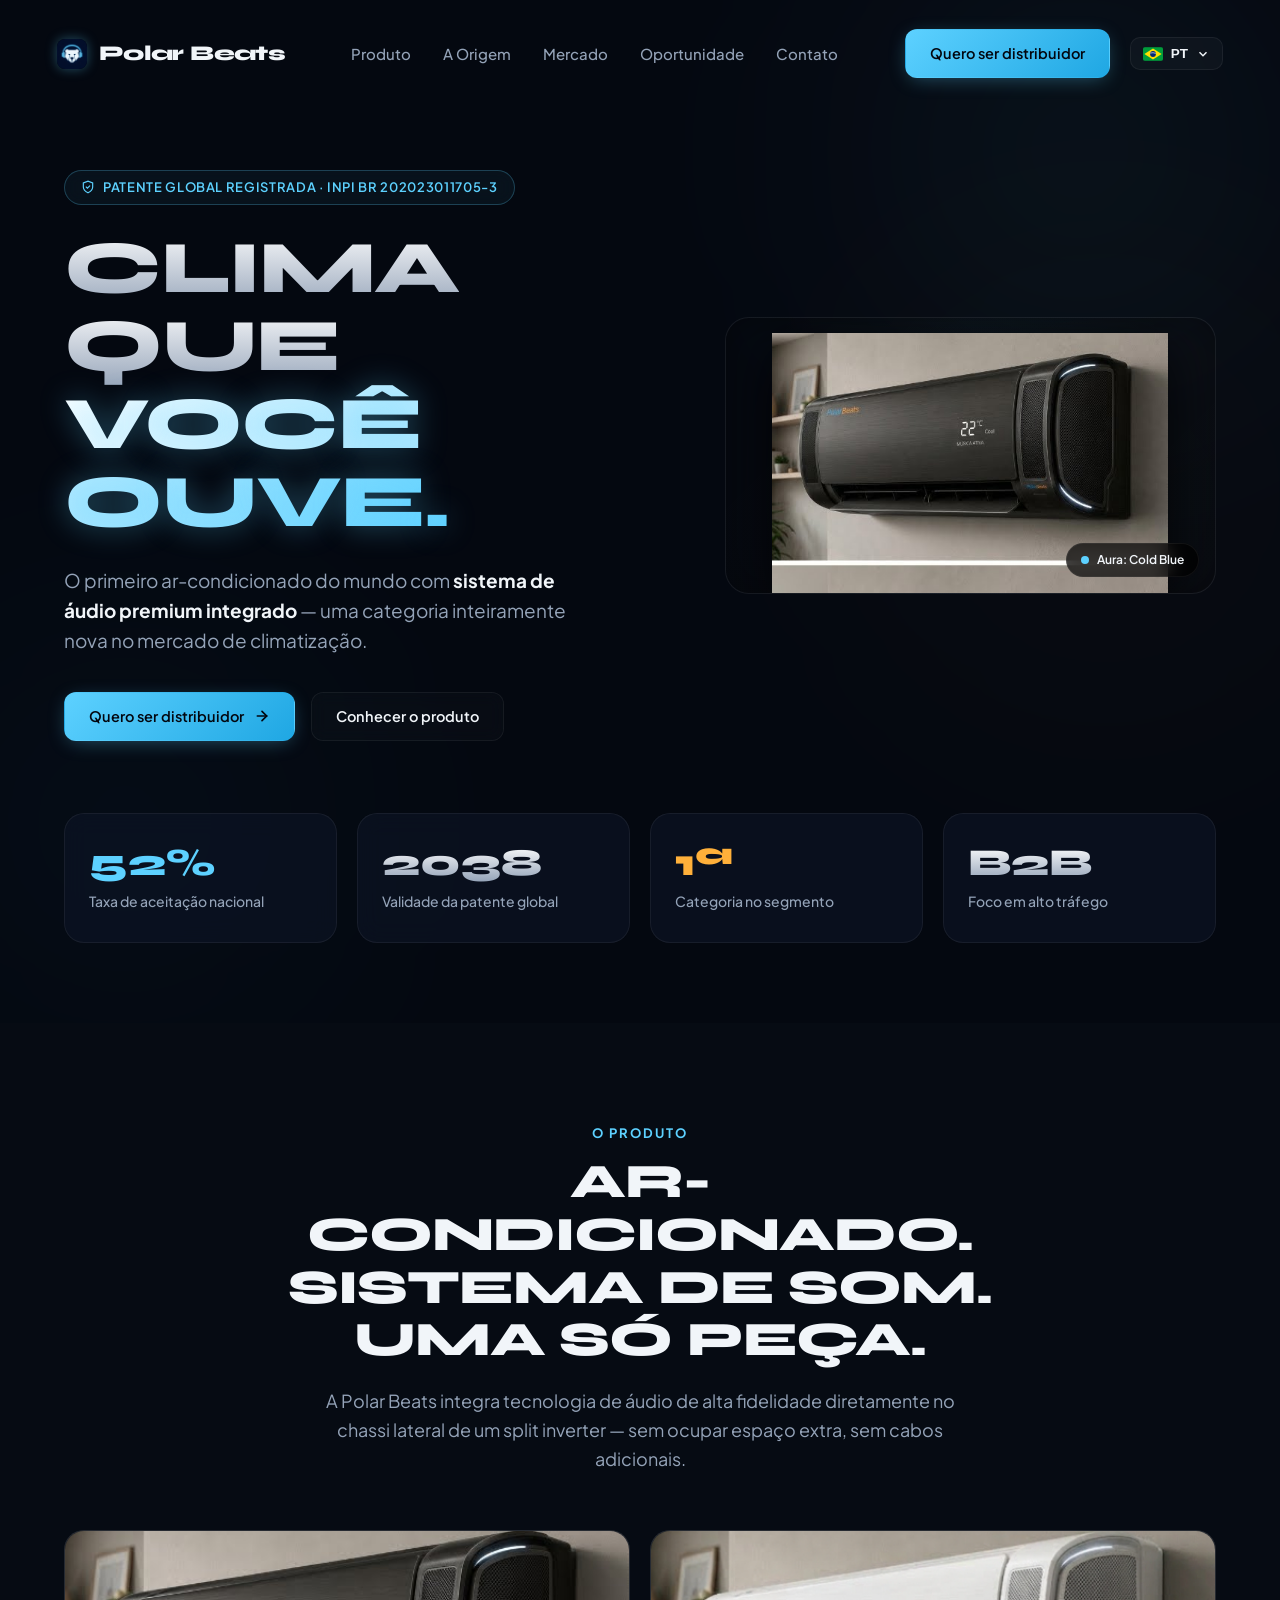
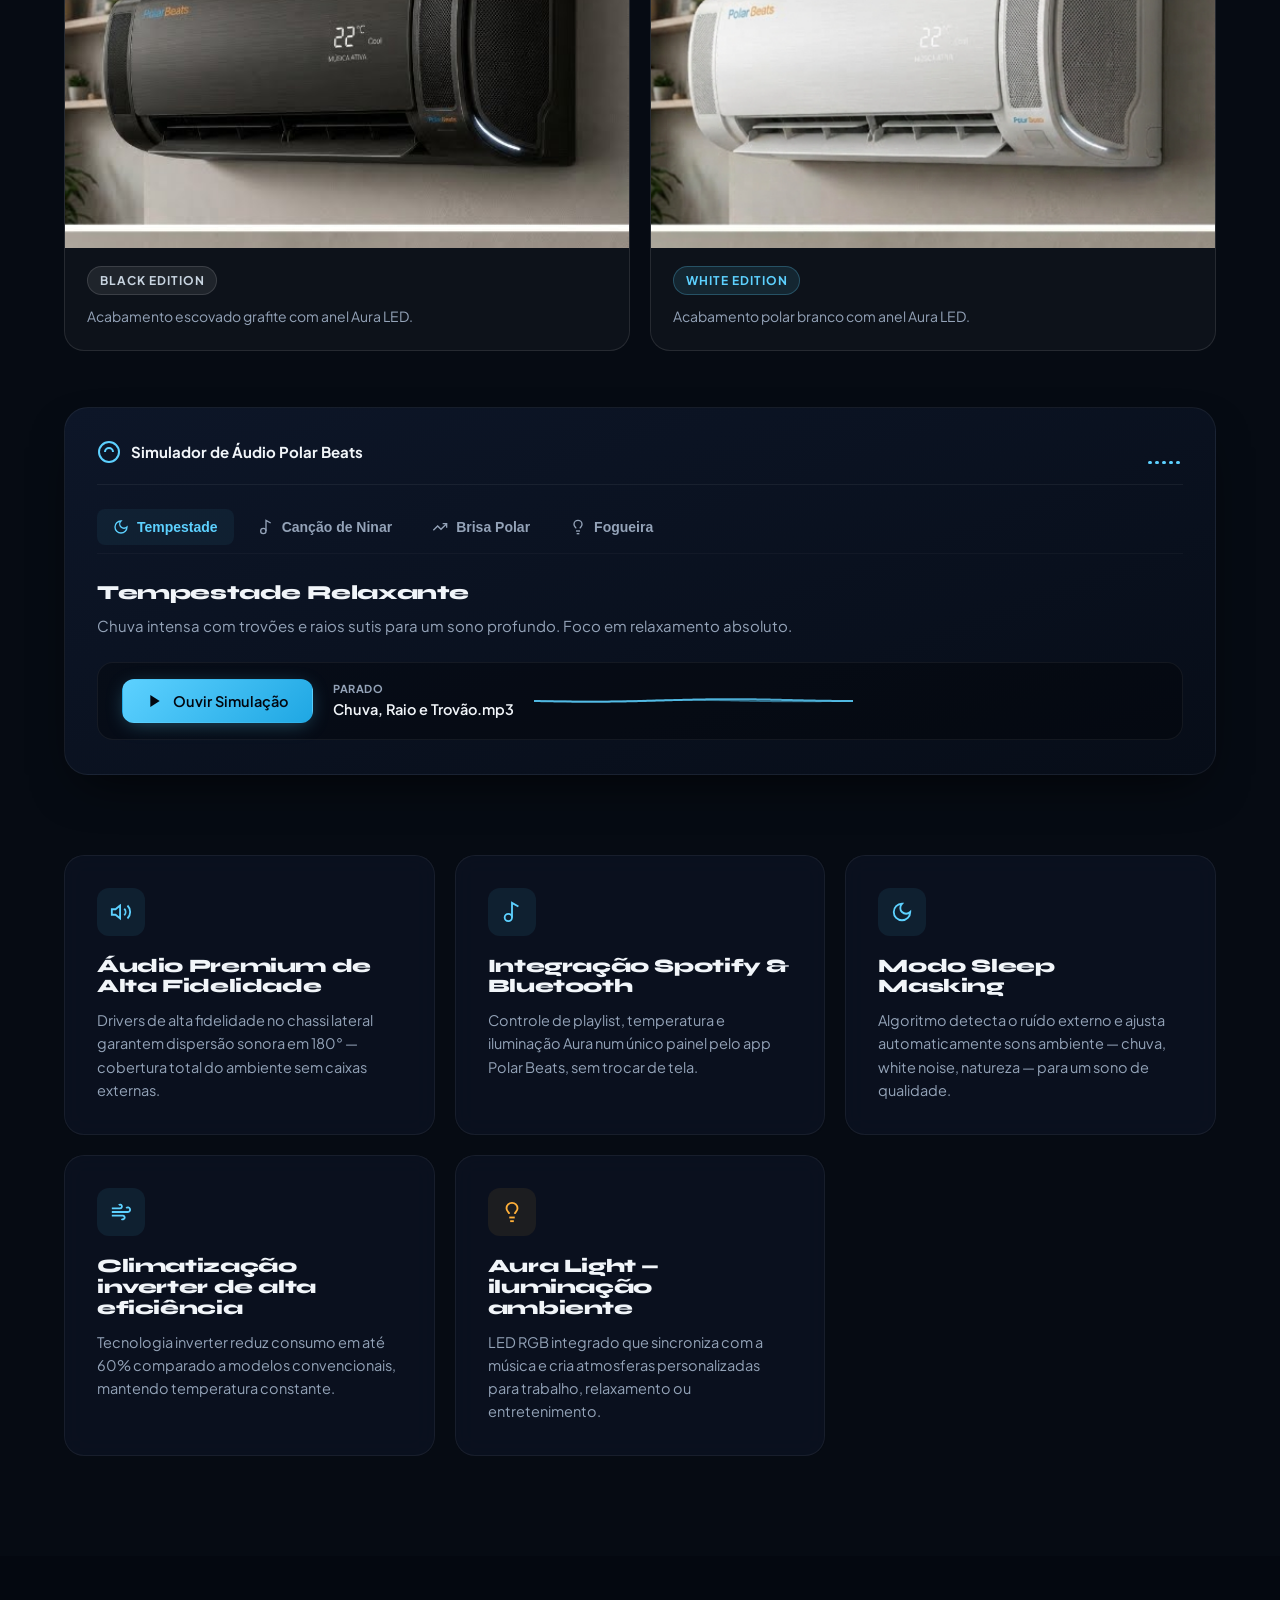
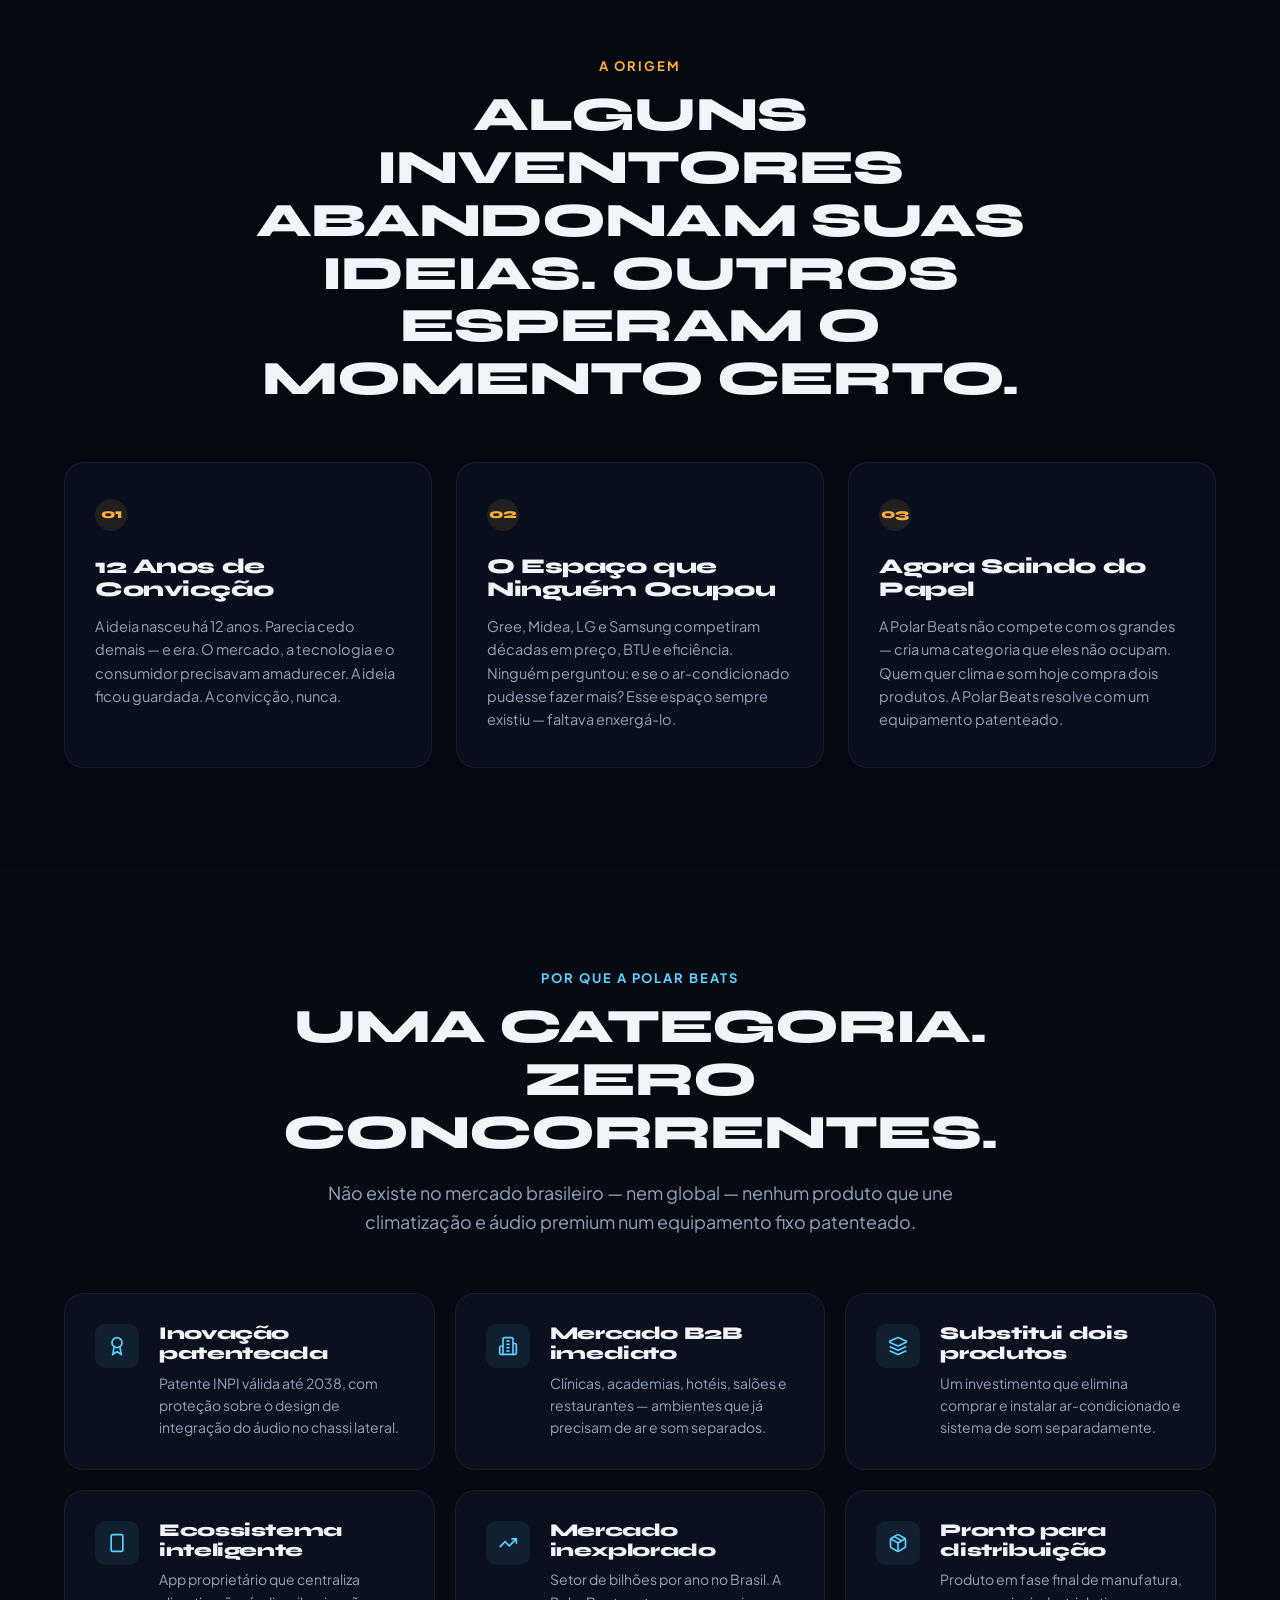
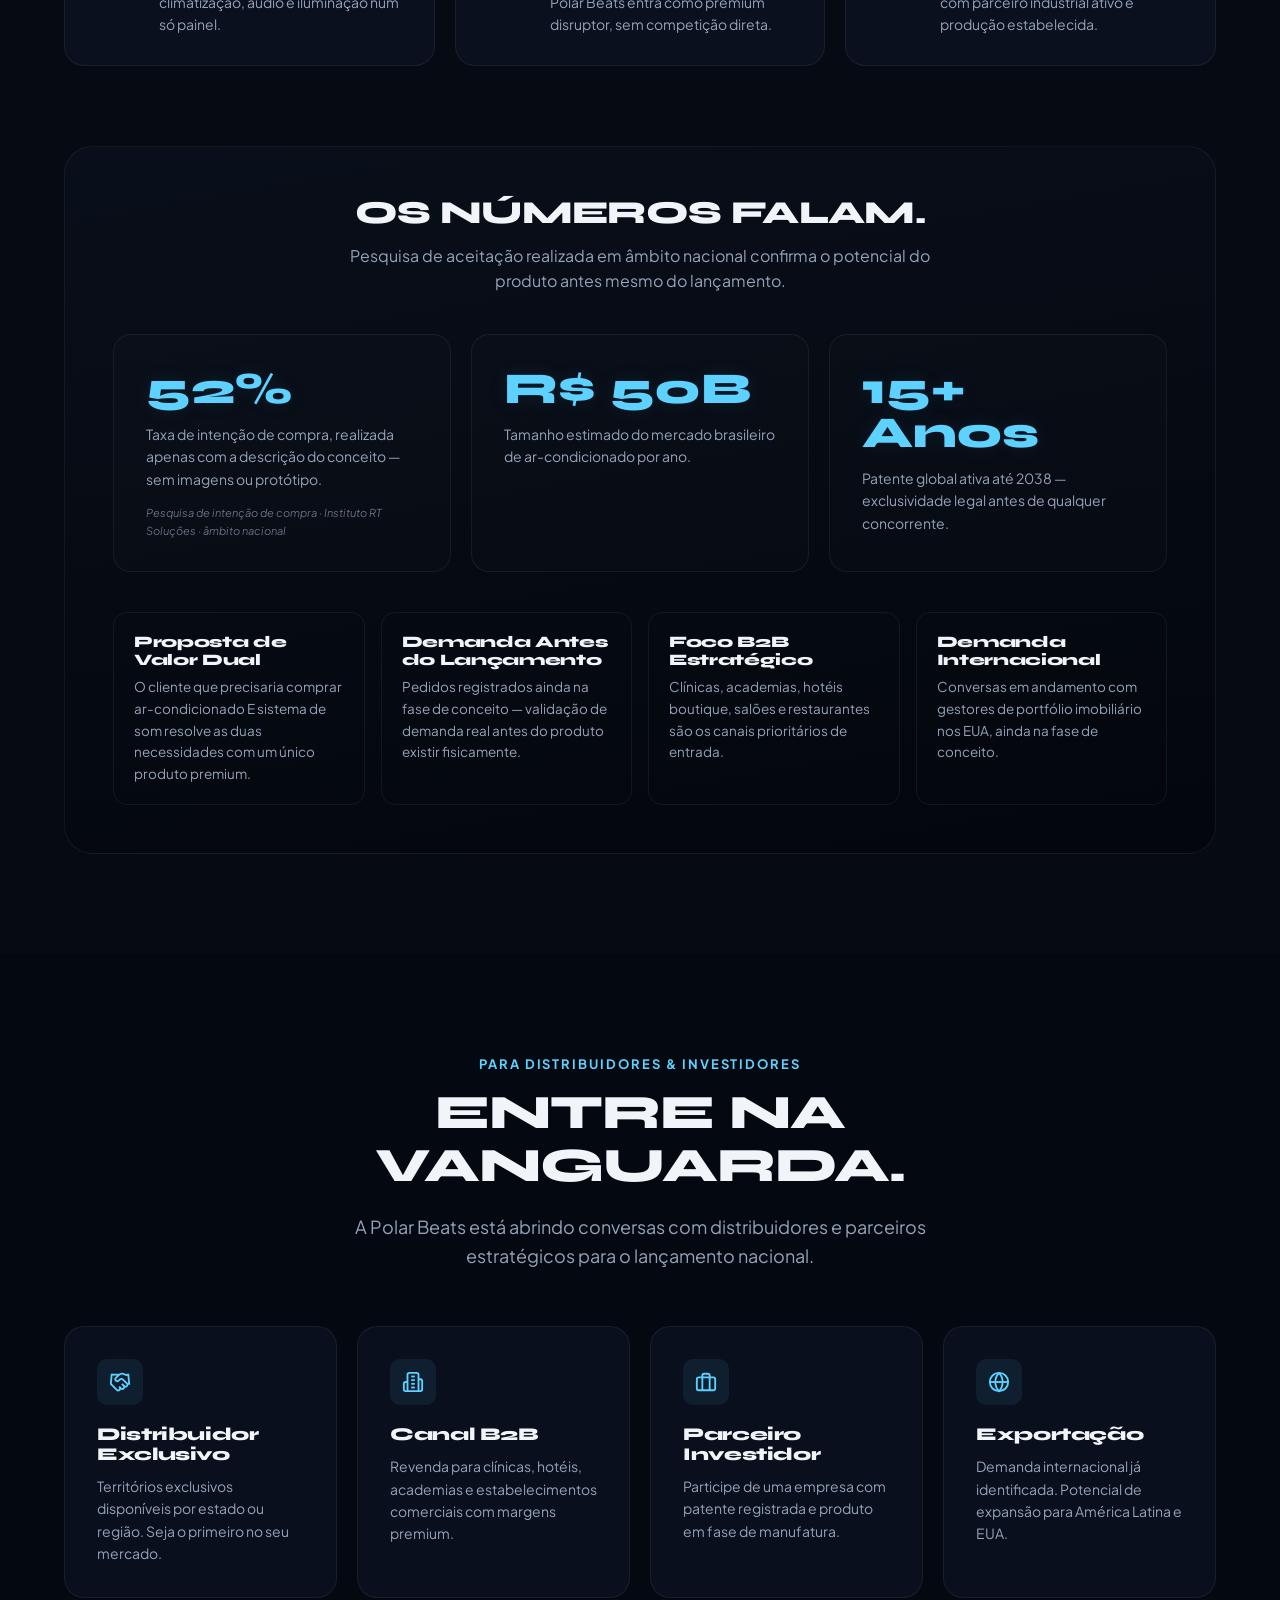
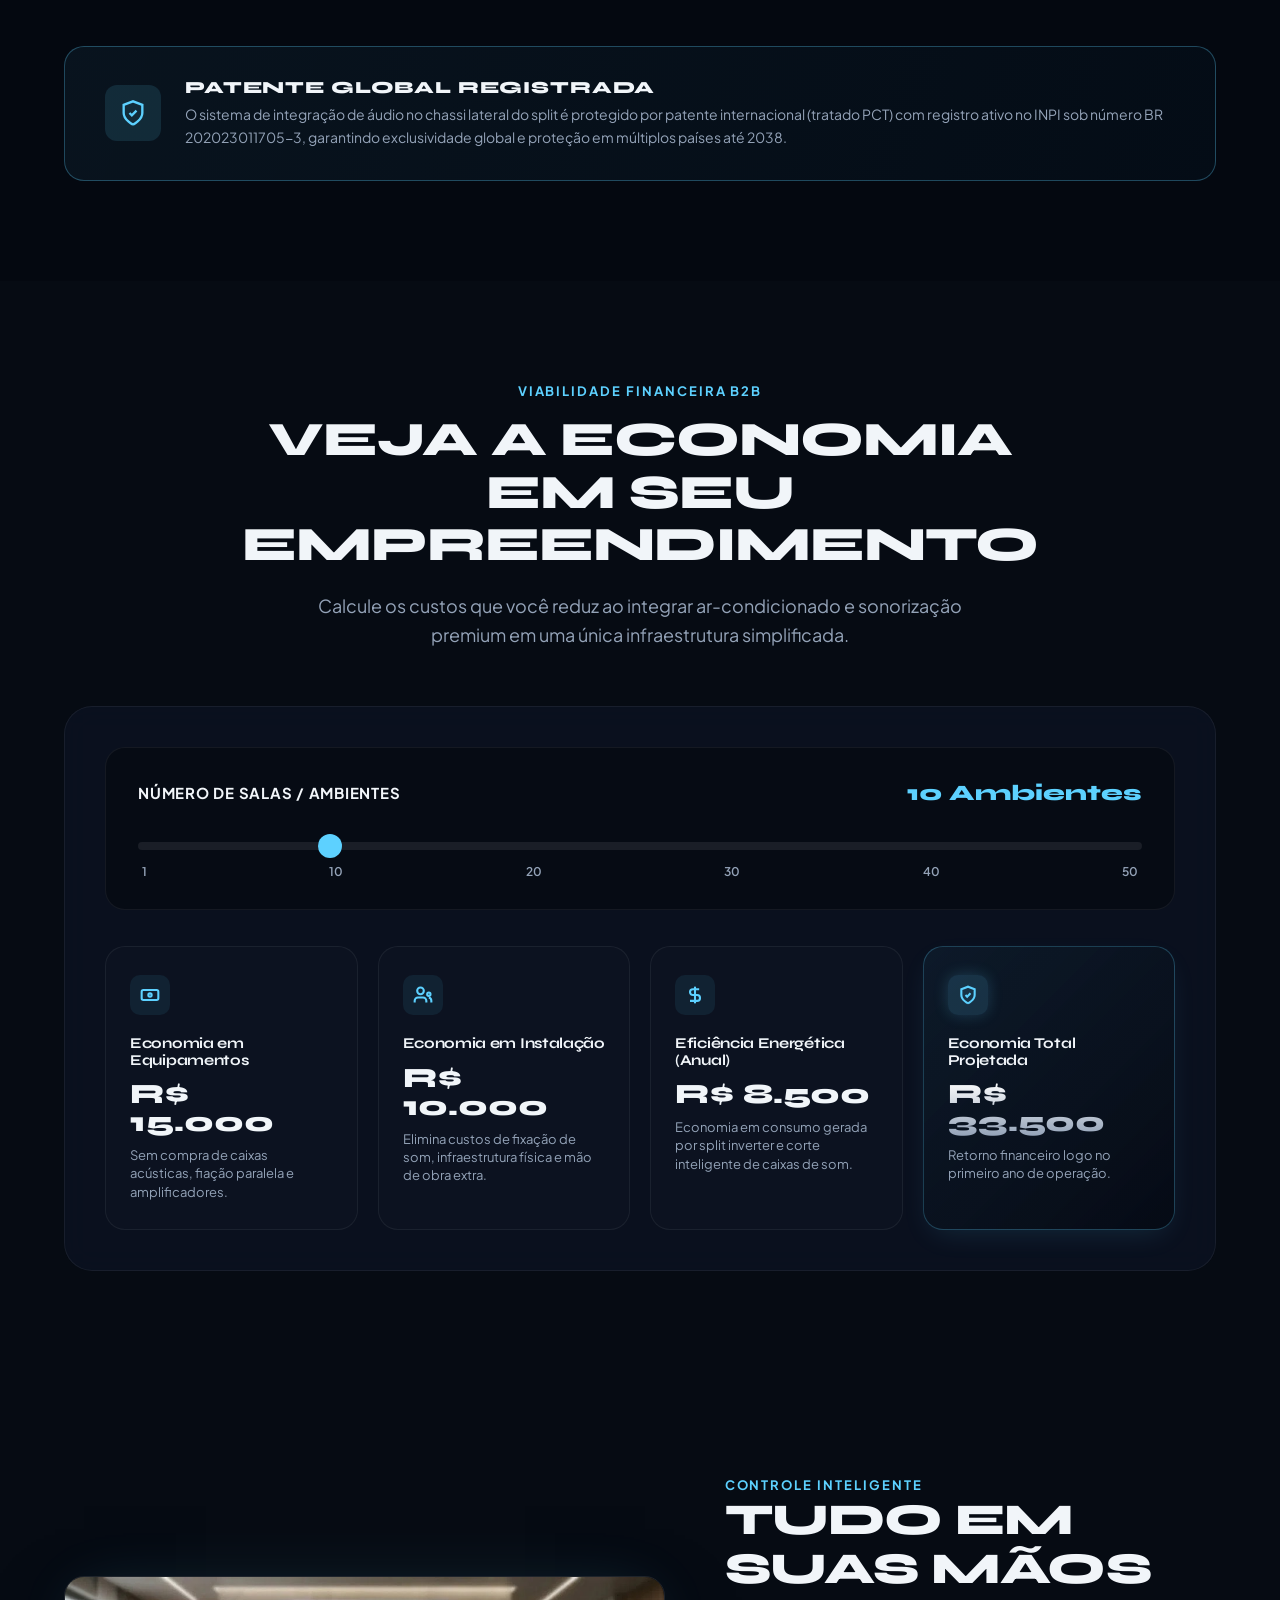
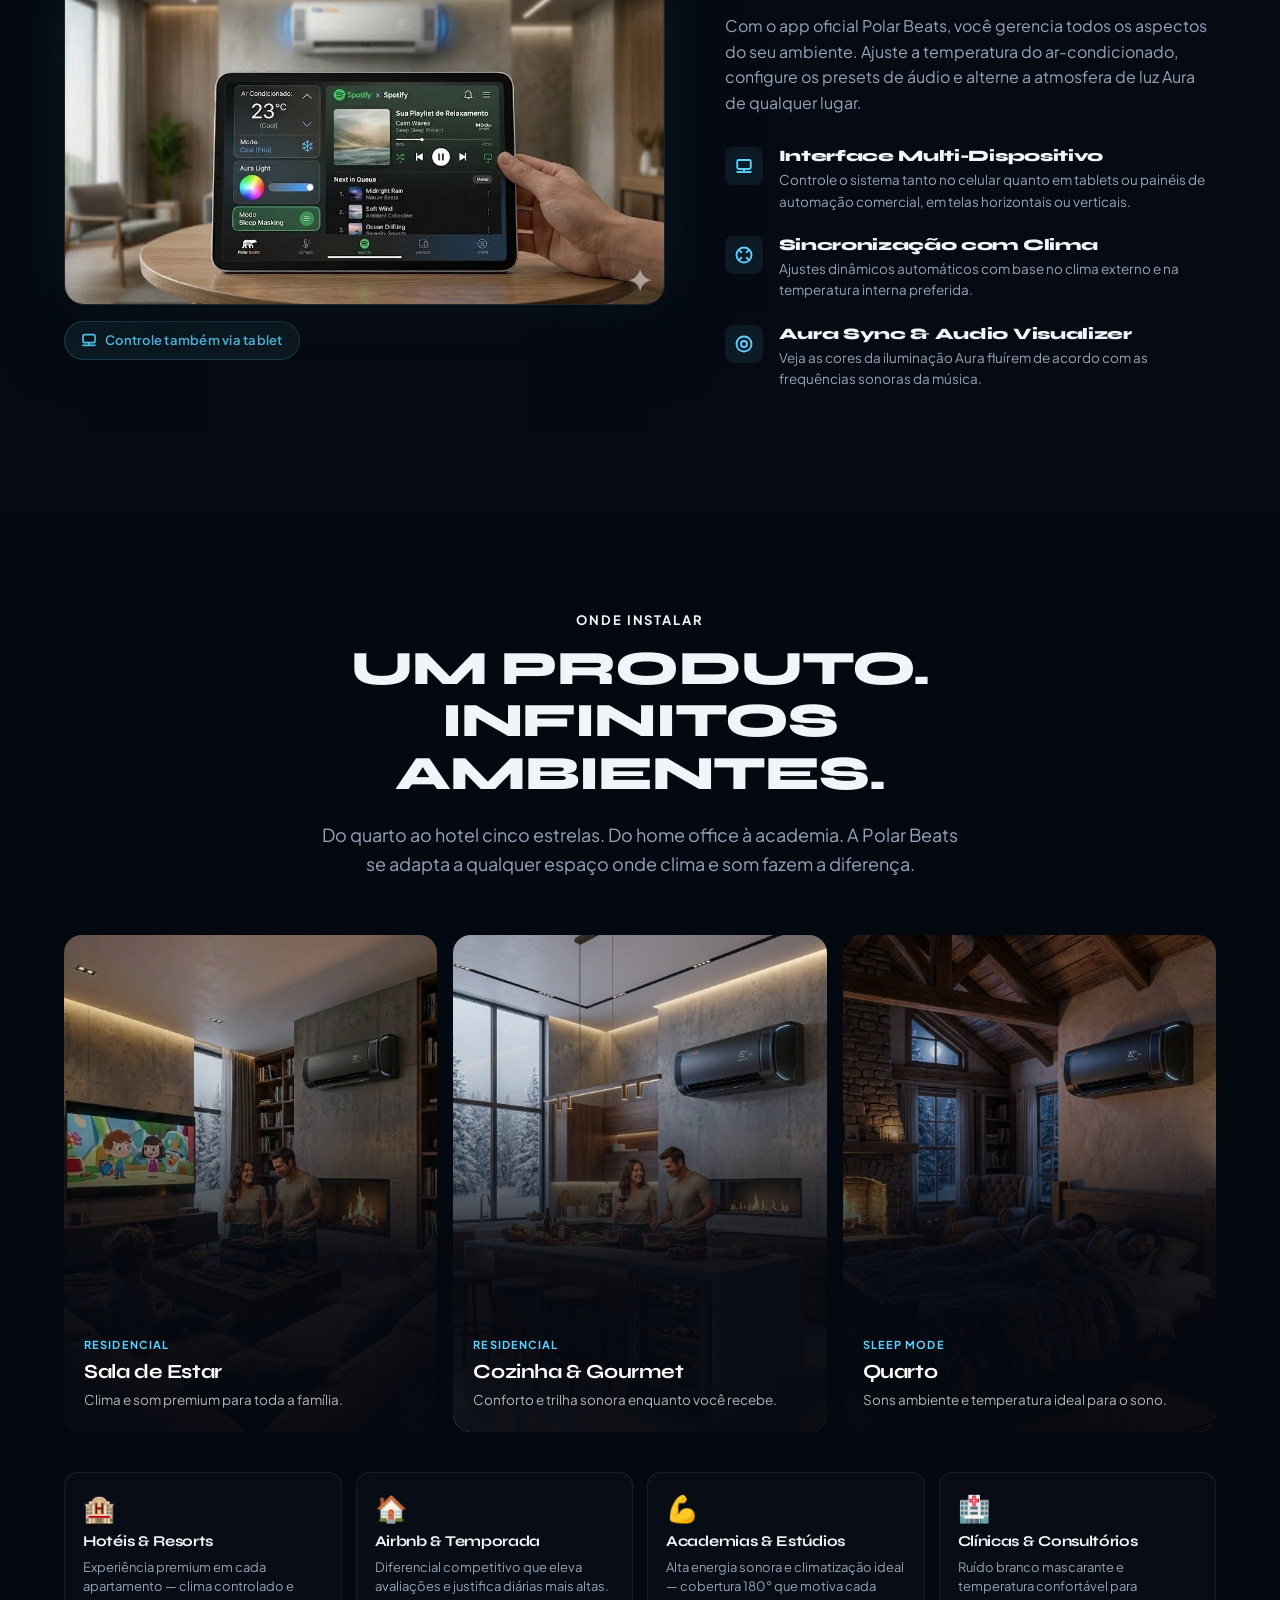
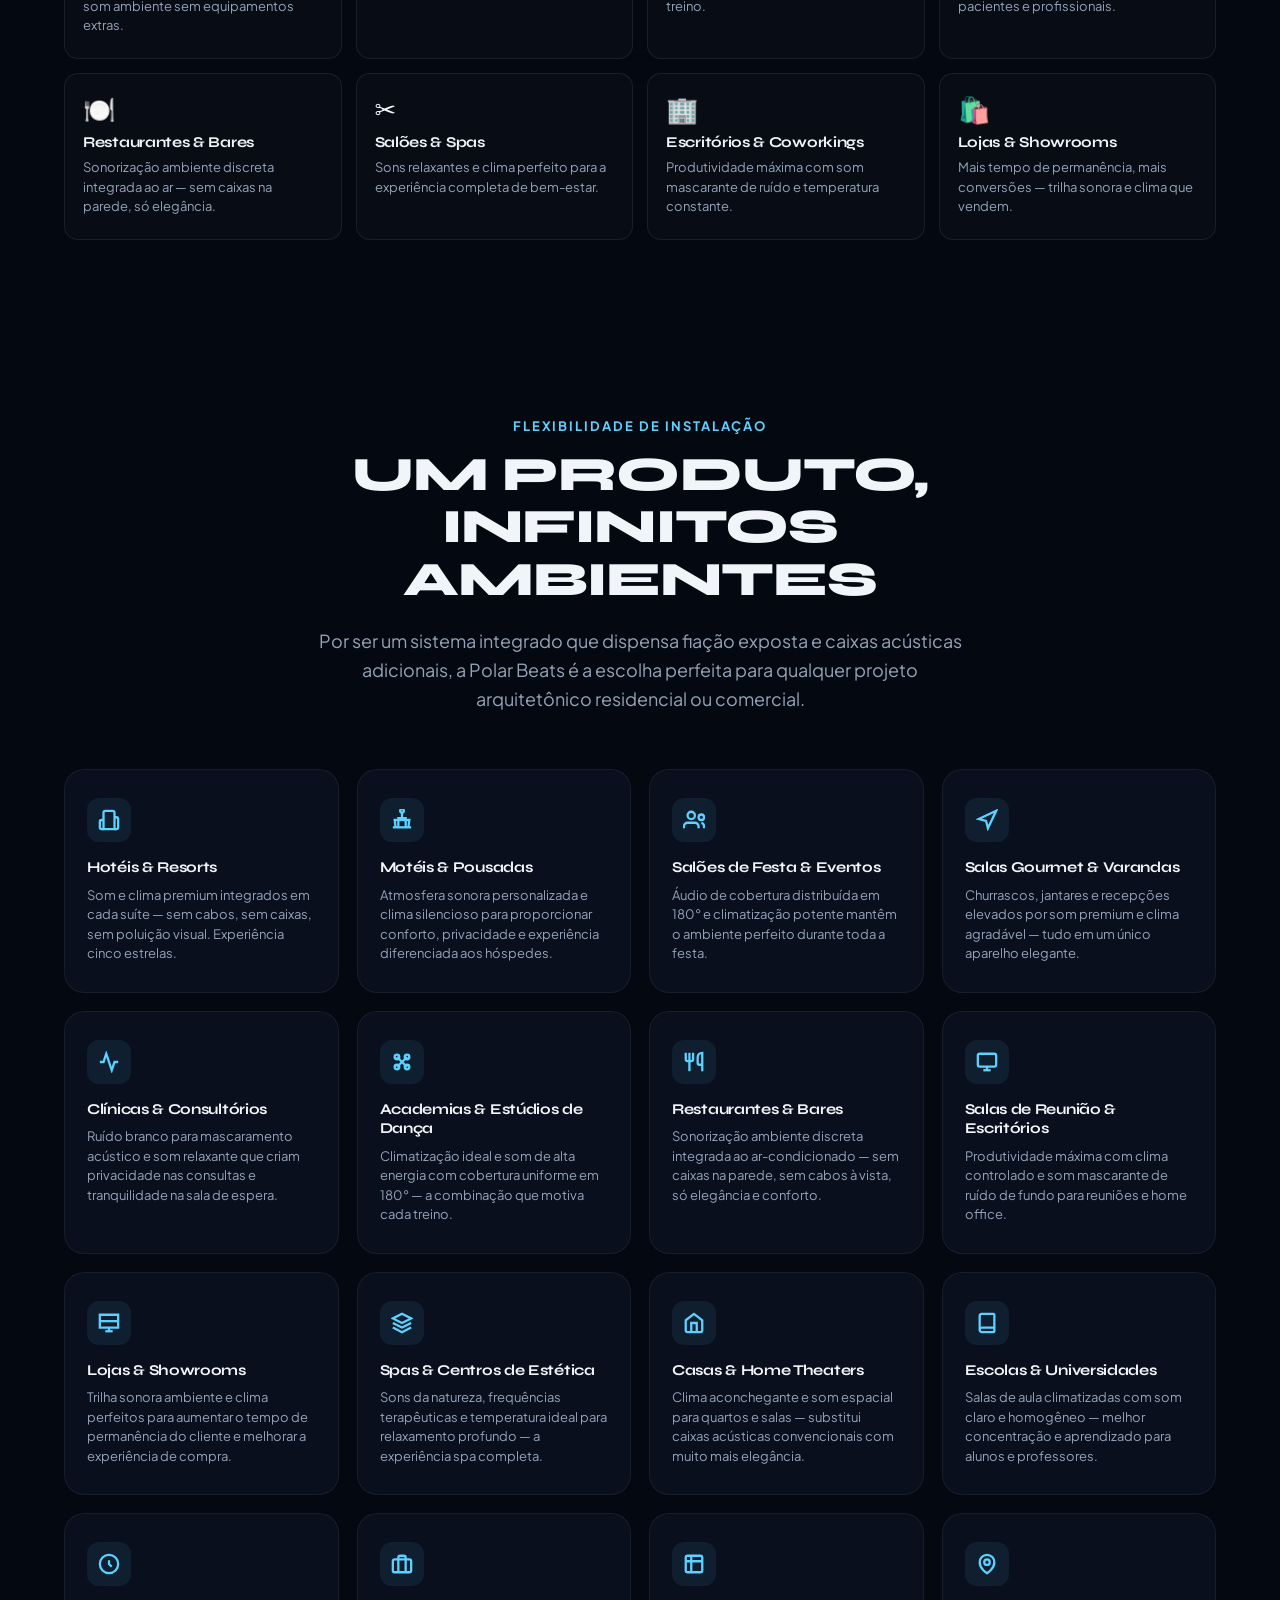
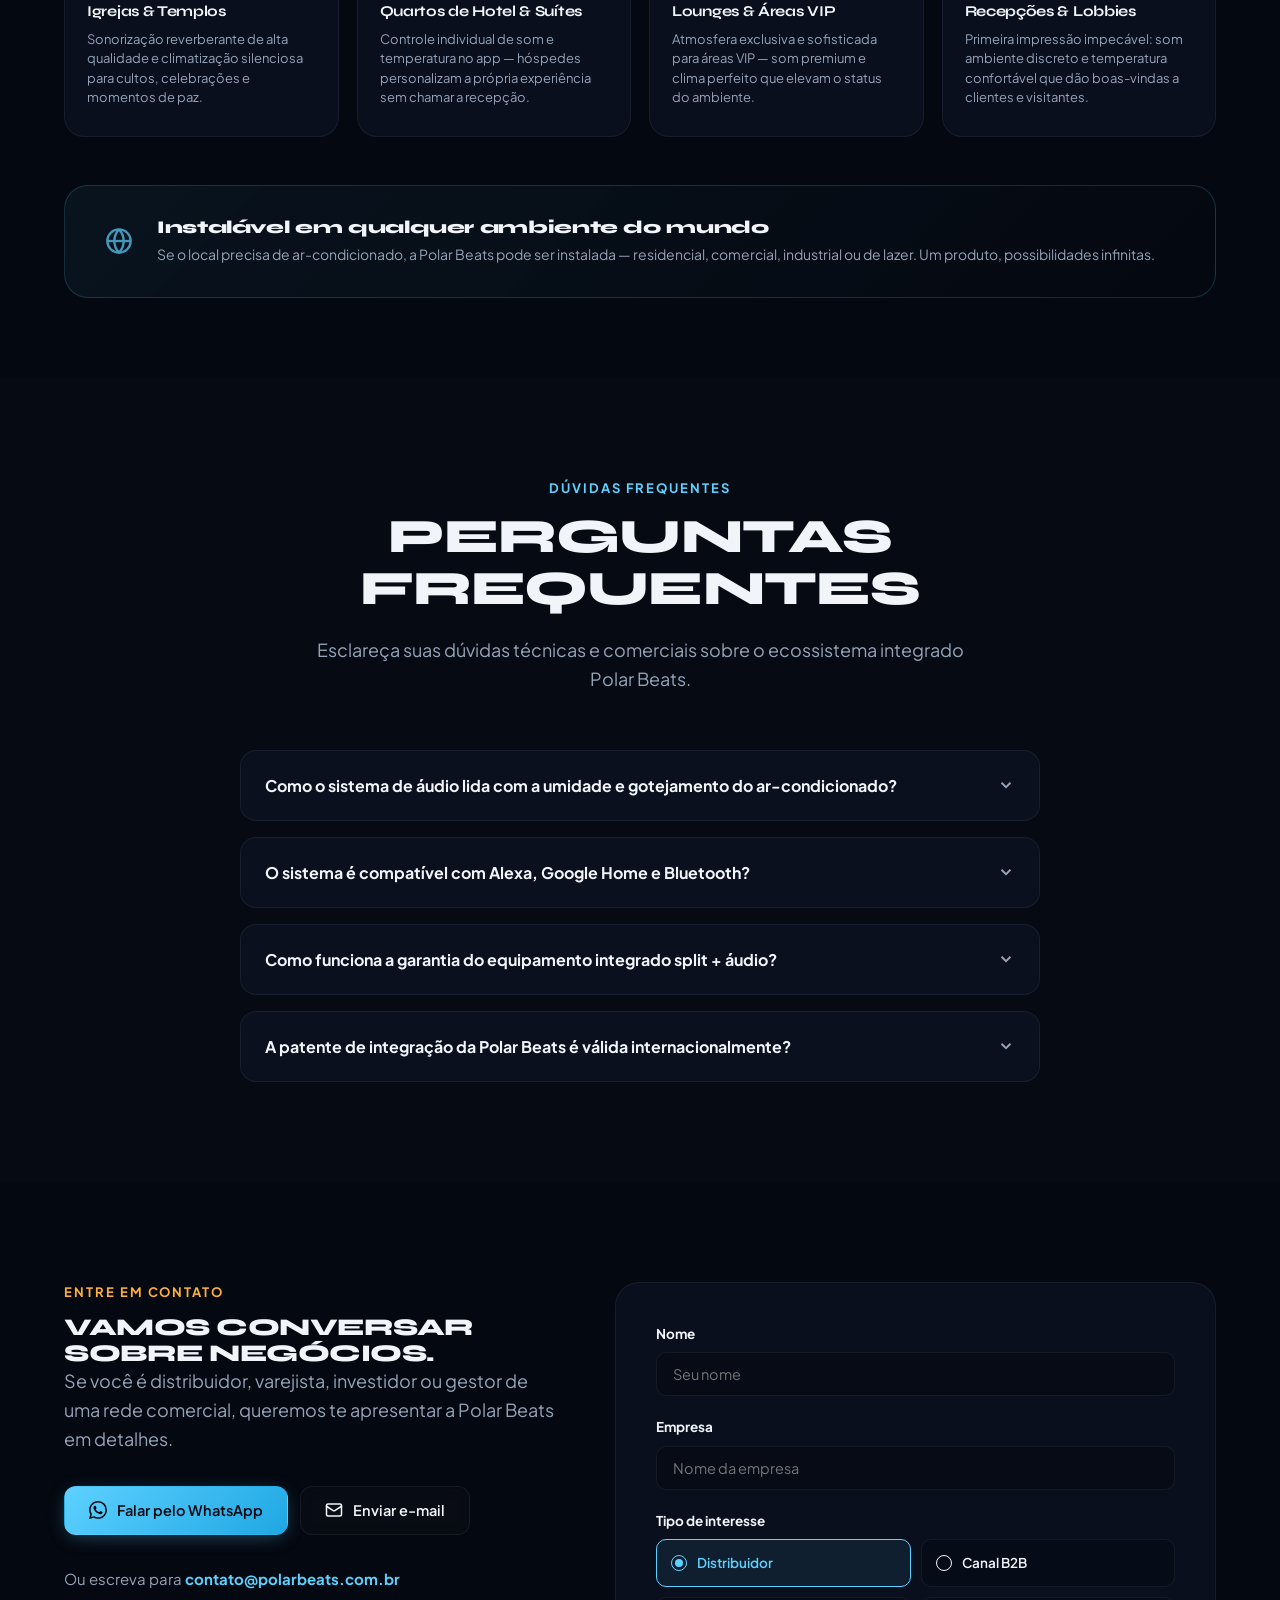
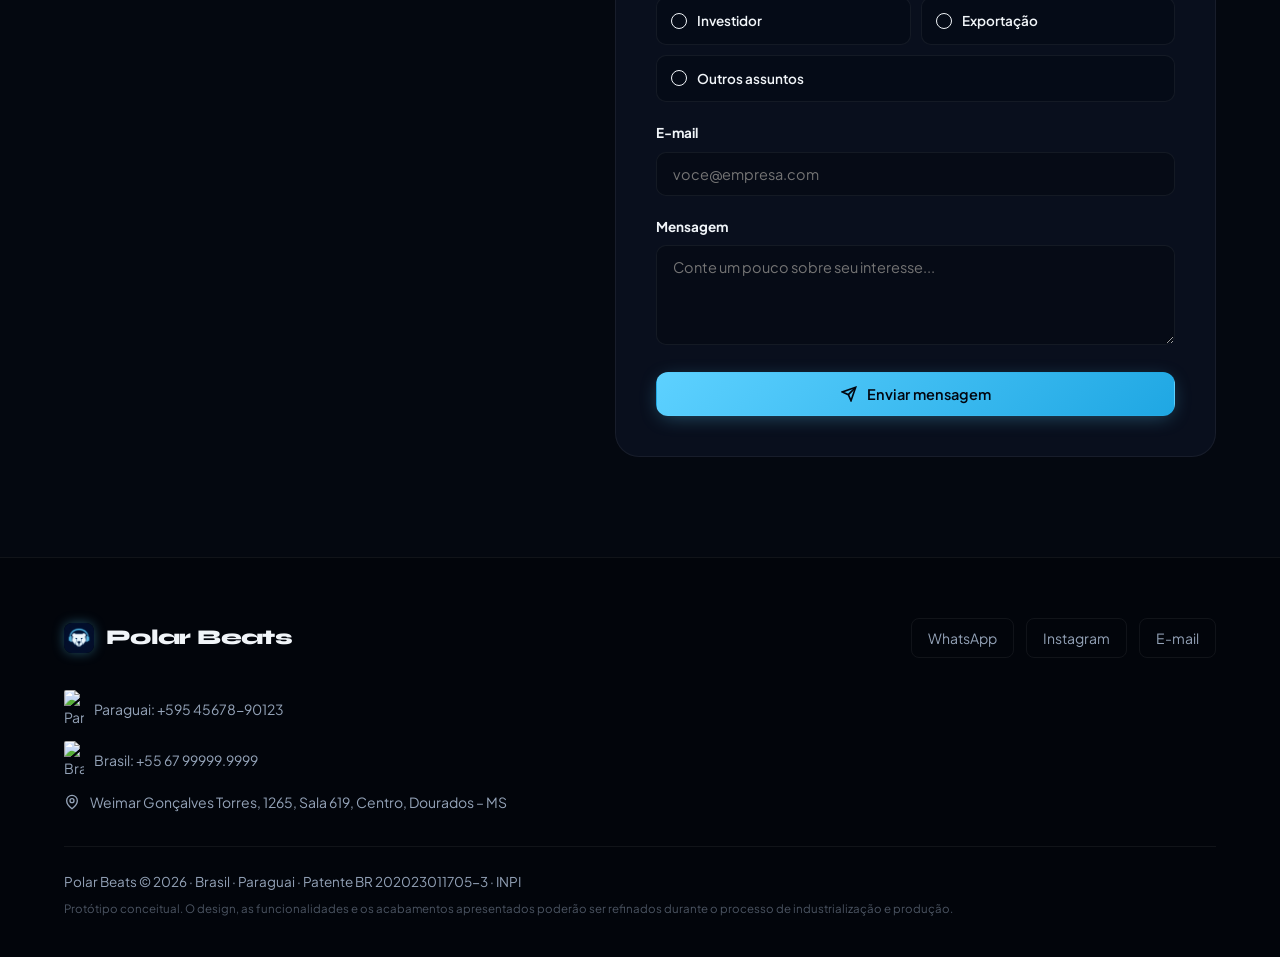
==== index.html @ 1f6db7be "🌐 Complete EN & ES translations — all sections fully translated" ====
<!DOCTYPE html>
<html lang="pt-BR">
<head>
  <meta charset="UTF-8"/>
  <meta name="viewport" content="width=device-width, initial-scale=1.0"/>
  <title>Polar Beats — Clima que você ouve. Som que você sente.</title>
  <meta name="description" content="O primeiro ar-condicionado do mundo com sistema de áudio premium integrado. Patente INPI BR 202023011705-3. Climatização de alta eficiência e som de alta fidelidade."/>
  <link rel="icon" href="favicon.png"/>
  <link rel="preconnect" href="https://fonts.googleapis.com"/>
  <link rel="preconnect" href="https://fonts.gstatic.com" crossorigin/>
  <link href="https://fonts.googleapis.com/css2?family=Syne:wght@700;800&family=Plus+Jakarta+Sans:wght@400;500;600;700&display=swap" rel="stylesheet"/>
  <link rel="stylesheet" href="style.css"/>
</head>
<body>

  <!-- BACKGROUND DECORATIONS -->
  <div class="glow glow-1" aria-hidden="true"></div>
  <div class="glow glow-2" aria-hidden="true"></div>
  <div class="glow glow-3" aria-hidden="true"></div>

  <!-- NAVIGATION -->
  <div class="nav-fix">
    <nav id="navbar">
      <a href="#topo" class="logo">
        <div class="logo-icon"></div>
        Polar Beats
      </a>
      
      <div class="nav-links">
        <a href="#produto" data-i18n="nav_product">Produto</a>
        <a href="#origem" data-i18n="nav_origin">A Origem</a>
        <a href="#mercado" data-i18n="nav_market">Mercado</a>
        <a href="#oportunidade" data-i18n="nav_opportunity">Oportunidade</a>
        <a href="#contato" data-i18n="nav_contact">Contato</a>
      </div>

      <div class="nav-actions">
        <a href="#contato" class="btn btn-primary nav-cta" data-i18n="nav_cta">Quero ser distribuidor</a>
        
        <!-- Language dropdown -->
        <div class="lang-selector">
          <button class="lang-active-btn" id="lang-btn-current" aria-haspopup="true" aria-expanded="false">
            <svg class="flag-icon" width="20" height="14" viewBox="0 0 22 15" id="current-flag"><rect width="22" height="15" fill="#009C3B"/><polygon points="11,1.5 20.5,7.5 11,13.5 1.5,7.5" fill="#FEDF00"/><circle cx="11" cy="7.5" r="3.2" fill="#002776"/><path d="M8,6.5 Q11,5.5 14,6.8" stroke="white" stroke-width="0.7" fill="none"/></svg>
            <span id="current-lang-name">PT</span>
            <svg class="chevron-down" viewBox="0 0 24 24" width="14" height="14" fill="none" stroke="currentColor" stroke-width="2.5"><path d="m6 9 6 6 6-6"/></svg>
          </button>
          <div class="lang-dropdown-menu" id="lang-dropdown">
            <button onclick="setLang('pt')">
              <svg width="20" height="14" viewBox="0 0 22 15"><rect width="22" height="15" fill="#009C3B"/><polygon points="11,1.5 20.5,7.5 11,13.5 1.5,7.5" fill="#FEDF00"/><circle cx="11" cy="7.5" r="3.2" fill="#002776"/><path d="M8,6.5 Q11,5.5 14,6.8" stroke="white" stroke-width="0.7" fill="none"/></svg>
              Português (PT)
            </button>
            <button onclick="setLang('en')">
              <svg width="20" height="14" viewBox="0 0 22 15"><rect width="22" height="15" fill="#B22234"/><rect y="1.15" width="22" height="1.15" fill="white"/><rect y="2.31" width="22" height="1.15" fill="#B22234"/><rect y="3.46" width="22" height="1.15" fill="white"/><rect y="4.62" width="22" height="1.15" fill="#B22234"/><rect y="5.77" width="22" height="1.15" fill="white"/><rect y="6.92" width="22" height="1.15" fill="#B22234"/><rect y="8.08" width="22" height="1.15" fill="white"/><rect y="9.23" width="22" height="1.15" fill="#B22234"/><rect y="10.38" width="22" height="1.15" fill="white"/><rect y="11.54" width="22" height="1.15" fill="#B22234"/><rect y="12.69" width="22" height="1.15" fill="white"/><rect width="9" height="8" fill="#3C3B6E"/></svg>
              English (EN)
            </button>
            <button onclick="setLang('es')">
              <svg width="20" height="14" viewBox="0 0 22 15"><rect width="22" height="15" fill="#c60b1e"/><rect y="3.5" width="22" height="8" fill="#ffc400"/></svg>
              Español (ES)
            </button>
          </div>
        </div>
      </div>

      <button class="burger" id="burger-btn" aria-label="Menu">
        <svg viewBox="0 0 24 24" width="24" height="24" fill="none" stroke="currentColor" stroke-width="2" stroke-linecap="round"><line x1="4" x2="20" y1="12" y2="12"/><line x1="4" x2="20" y1="6" y2="6"/><line x1="4" x2="20" y1="18" y2="18"/></svg>
      </button>
    </nav>
  </div>

  <!-- MOBILE MENU -->
  <div class="mobile-overlay" id="mobile-menu">
    <button class="close-btn" id="close-btn" aria-label="Fechar">
      <svg viewBox="0 0 24 24" width="28" height="28" fill="none" stroke="currentColor" stroke-width="2" stroke-linecap="round"><path d="M18 6 6 18"/><path d="m6 6 12 12"/></svg>
    </button>
    <div class="mobile-links">
      <a href="#produto" onclick="closeMobileMenu()" data-i18n="nav_product">Produto</a>
      <a href="#origem" onclick="closeMobileMenu()" data-i18n="nav_origin">A Origem</a>
      <a href="#mercado" onclick="closeMobileMenu()" data-i18n="nav_market">Mercado</a>
      <a href="#oportunidade" onclick="closeMobileMenu()" data-i18n="nav_opportunity">Oportunidade</a>
      <a href="#contato" onclick="closeMobileMenu()" data-i18n="nav_contact">Contato</a>
      <a href="#contato" onclick="closeMobileMenu()" class="btn btn-primary" data-i18n="nav_cta" style="margin-top:20px; text-align:center;">Quero ser distribuidor</a>
    </div>
    <div class="mobile-lang-row">
      <button class="lang-mobile-btn active" onclick="setLang('pt')">PT</button>
      <button class="lang-mobile-btn" onclick="setLang('en')">EN</button>
      <button class="lang-mobile-btn" onclick="setLang('es')">ES</button>
    </div>
  </div>

  <!-- HERO SECTION -->
  <header id="topo">
    <div class="wrap">
      <div class="hero-grid">
        <div class="hero-content">
          <div class="reveal">
            <span class="eyebrow">
              <svg viewBox="0 0 24 24" width="14" height="14" fill="none" stroke="currentColor" stroke-width="2" stroke-linecap="round"><path d="M12 22s8-4 8-10V5l-8-3-8 3v7c0 6 8 10 8 10"/><path d="m9 12 2 2 4-4"/></svg>
              <span data-i18n="hero_badge">🌐 Patente Global Registrada · PCT &amp; INPI BR 202023011705-3</span>
            </span>
          </div>
          <div class="reveal" style="transition-delay:80ms">
            <h1><span class="text-gradient" data-i18n="hero_h1a">CLIMA QUE</span> <br/><span class="grad-glow" data-i18n="hero_h1b">VOCÊ OUVE.</span></h1>
          </div>
          <div class="reveal" style="transition-delay:160ms">
            <p class="hero-sub" data-i18n="hero_sub">O primeiro ar-condicionado do mundo com <strong>sistema de áudio premium integrado</strong> — uma categoria inteiramente nova no mercado de climatização.</p>
          </div>
          <div class="reveal" style="transition-delay:240ms">
            <div class="hero-cta">
              <a href="#contato" class="btn btn-primary"><span data-i18n="hero_cta1">Quero ser distribuidor</span> <svg viewBox="0 0 24 24" width="16" height="16" fill="none" stroke="currentColor" stroke-width="2.5" stroke-linecap="round"><path d="M5 12h14"/><path d="m12 5 7 7-7 7"/></svg></a>
              <a href="#produto" class="btn btn-ghost" data-i18n="hero_cta2">Conhecer o produto</a>
            </div>
          </div>
        </div>
        <div class="hero-visual reveal" style="transition-delay:200ms">
          <div class="product-showcase-container">
            <img src="produto-black.png" alt="Polar Beats" id="hero-product-img" class="hero-img"/>
            <!-- Floating virtual aura status indicator -->
            <div class="glow-status-pill">
              <span class="status-dot pulsing"></span>
              <span id="aura-status-text">Aura: Cold Blue</span>
            </div>
          </div>
        </div>
      </div>

      <div class="reveal" style="transition-delay:300ms">
        <div class="stats-grid">
          <div class="stat-card">
            <div class="stat-num color-accent">52%</div>
            <div class="stat-label" data-i18n="stat1">Taxa de aceitação nacional</div>
          </div>
          <div class="stat-card">
            <div class="stat-num">2038</div>
            <div class="stat-label" data-i18n="stat2">Validade da patente INPI</div>
          </div>
          <div class="stat-card">
            <div class="stat-num color-warm">1ª</div>
            <div class="stat-label" data-i18n="stat3">Categoria no segmento</div>
          </div>
          <div class="stat-card">
            <div class="stat-num">B2B</div>
            <div class="stat-label" data-i18n="stat4">Foco em alto tráfego</div>
          </div>
        </div>
      </div>
    </div>
  </header>

  <!-- PRODUCT SECTION -->
  <section id="produto" class="section-alt">
    <div class="wrap">
      <div class="section-header align-center">
        <p class="kicker" data-i18n="kicker_product">O Produto</p>
        <h2 data-i18n="h2_product">AR-CONDICIONADO. SISTEMA DE SOM. UMA SÓ PEÇA.</h2>
        <p class="lead" data-i18n="lead_product">A Polar Beats integra tecnologia de áudio de alta fidelidade diretamente no chassi lateral de um split inverter — sem ocupar espaço extra, sem cabos adicionais.</p>
      </div>

      <!-- PRODUCT DUO — Black & White -->
      <div class="product-duo reveal">
        <div class="product-duo-card">
          <div class="product-duo-img-wrap">
            <img src="produto-black.png" alt="Polar Beats Black Edition"/>
          </div>
          <div class="product-duo-label">
            <span class="duo-badge black-badge">Black Edition</span>
            <p data-i18n="duo_black_desc">Acabamento escovado grafite com anel Aura LED.</p>
          </div>
        </div>
        <div class="product-duo-card">
          <div class="product-duo-img-wrap">
            <img src="produto-white.png" alt="Polar Beats White Edition"/>
          </div>
          <div class="product-duo-label">
            <span class="duo-badge white-badge">White Edition</span>
            <p data-i18n="duo_white_desc">Acabamento polar branco com anel Aura LED.</p>
          </div>
        </div>
      </div>

      <!-- AUDIO SIMULATOR SHOWCASE -->
      <div class="audio-simulator-card reveal">
        <div class="sim-header">
          <div class="sim-logo-badge">
            <svg viewBox="0 0 24 24" width="24" height="24" fill="none" stroke="currentColor" stroke-width="2"><circle cx="12" cy="12" r="10"/><path d="M8 12a4 4 0 1 1 8 0"/></svg>
            <span data-i18n="sim_badge">Simulador de Áudio Polar Beats</span>
          </div>
          <!-- Equalizer animation -->
          <div class="equalizer-container" id="equalizer">
            <span class="eq-bar bar-1"></span>
            <span class="eq-bar bar-2"></span>
            <span class="eq-bar bar-3"></span>
            <span class="eq-bar bar-4"></span>
            <span class="eq-bar bar-5"></span>
          </div>
        </div>
        <div class="sim-body">
          <div class="sim-nav">
            <button class="sim-tab active" data-mode="tempestade">
              <svg viewBox="0 0 24 24" width="16" height="16" fill="none" stroke="currentColor" stroke-width="2"><path d="M12 3a6 6 0 0 0 9 9 9 9 0 1 1-9-9Z"/></svg>
              <span data-i18n="tab_tempestade">Tempestade</span>
            </button>
            <button class="sim-tab" data-mode="ninar">
              <svg viewBox="0 0 24 24" width="16" height="16" fill="none" stroke="currentColor" stroke-width="2"><circle cx="8" cy="18" r="4"/><path d="M12 18V2l7 4"/></svg>
              <span data-i18n="tab_ninar">Canção de Ninar</span>
            </button>
            <button class="sim-tab" data-mode="brisa">
              <svg viewBox="0 0 24 24" width="16" height="16" fill="none" stroke="currentColor" stroke-width="2"><polyline points="22 7 13.5 15.5 8.5 10.5 2 17"/><polyline points="16 7 22 7 22 13"/></svg>
              <span data-i18n="tab_brisa">Brisa Polar</span>
            </button>
            <button class="sim-tab" data-mode="fogueira">
              <svg viewBox="0 0 24 24" width="16" height="16" fill="none" stroke="currentColor" stroke-width="2"><path d="M15 14c.2-1 .7-1.7 1.5-2.5 1-.9 1.5-2.2 1.5-3.5A6 6 0 0 0 6 8c0 1 .2 2.2 1.5 3.5.7.7 1.3 1.5 1.5 2.5"/><path d="M9 18h6"/><path d="M10 22h4"/></svg>
              <span data-i18n="tab_fogueira">Fogueira</span>
            </button>
          </div>
          
          <div class="sim-content-pane" id="sim-content">
            <!-- Dynamic Content populated by Javascript -->
            <div class="sim-pane-active">
              <h4 data-i18n="sim_sleep_title">Modo Sono Profundo & Ruído Branco</h4>
              <p data-i18n="sim_sleep_desc">Emite sons relaxantes da natureza combinados com frequências que neutralizam os ruídos da rua. Ajusta o resfriamento para o metabolismo durante o sono.</p>
              <div class="audio-controls-row">
                <button class="btn btn-primary" id="play-sim-btn">
                  <svg viewBox="0 0 24 24" width="16" height="16" fill="currentColor"><polygon points="5 3 19 12 5 21 5 3"/></svg>
                  <span data-i18n="sim_play">Ouvir Simulação</span>
                </button>
                <div class="sound-track-info">
                  <span class="track-status" data-i18n="sim_status_stopped">Parado</span>
                  <span class="track-title">Forest Rain & Soft Wind.mp3</span>
                </div>
              </div>
            </div>
          </div>
        </div>
      </div>

      <!-- FEATURES GRID -->
      <div class="features-grid">
        <div class="feature-card reveal">
          <div class="feat-icon">
            <svg viewBox="0 0 24 24" width="22" height="22" fill="none" stroke="currentColor" stroke-width="2"><polygon points="11 5 6 9 2 9 2 15 6 15 11 19 11 5"/><path d="M15.54 8.46a5 5 0 0 1 0 7.07"/><path d="M19.07 4.93a10 10 0 0 1 0 14.14"/></svg>
          </div>
          <h3 data-i18n="feat1_title">Áudio Premium de Alta Fidelidade</h3>
          <p data-i18n="feat1_desc">Drivers de alta fidelidade no chassi lateral garantem dispersão sonora em 180° — cobertura total do ambiente sem caixas externas.</p>
        </div>
        <div class="feature-card reveal" style="transition-delay:60ms">
          <div class="feat-icon">
            <svg viewBox="0 0 24 24" width="22" height="22" fill="none" stroke="currentColor" stroke-width="2"><circle cx="8" cy="18" r="4"/><path d="M12 18V2l7 4"/></svg>
          </div>
          <h3 data-i18n="feat2_title">Integração Spotify & Bluetooth</h3>
          <p data-i18n="feat2_desc">Controle de playlist, temperatura e iluminação Aura num único painel pelo app Polar Beats, sem trocar de tela.</p>
        </div>
        <div class="feature-card reveal" style="transition-delay:120ms">
          <div class="feat-icon">
            <svg viewBox="0 0 24 24" width="22" height="22" fill="none" stroke="currentColor" stroke-width="2"><path d="M12 3a6 6 0 0 0 9 9 9 9 0 1 1-9-9Z"/></svg>
          </div>
          <h3 data-i18n="feat3_title">Modo Sleep Masking</h3>
          <p data-i18n="feat3_desc">Algoritmo detecta o ruído externo e ajusta automaticamente sons ambiente — chuva, white noise, natureza — para um sono de qualidade.</p>
        </div>
        <div class="feature-card reveal" style="transition-delay:180ms">
          <div class="feat-icon">
            <svg viewBox="0 0 24 24" width="22" height="22" fill="none" stroke="currentColor" stroke-width="2"><path d="M17.7 7.7a2.5 2.5 0 1 1 1.8 4.3H2"/><path d="M9.6 4.6A2 2 0 1 1 11 8H2"/><path d="M12.6 19.4A2 2 0 1 0 14 16H2"/></svg>
          </div>
          <h3 data-i18n="feat4_title">Climatização inverter de alta eficiência</h3>
          <p data-i18n="feat4_desc">Tecnologia inverter reduz consumo em até 60% comparado a modelos convencionais, mantendo temperatura constante.</p>
        </div>
        <div class="feature-card reveal" style="transition-delay:240ms">
          <div class="feat-icon warm-accent">
            <svg viewBox="0 0 24 24" width="22" height="22" fill="none" stroke="currentColor" stroke-width="2"><path d="M15 14c.2-1 .7-1.7 1.5-2.5 1-.9 1.5-2.2 1.5-3.5A6 6 0 0 0 6 8c0 1 .2 2.2 1.5 3.5.7.7 1.3 1.5 1.5 2.5"/><path d="M9 18h6"/><path d="M10 22h4"/></svg>
          </div>
          <h3 data-i18n="feat5_title">Aura Light — iluminação ambiente</h3>
          <p data-i18n="feat5_desc">LED RGB integrado que sincroniza com a música e cria atmosferas personalizadas para trabalho, relaxamento ou entretenimento.</p>
        </div>
      </div>
    </div>
  </section>


  <!-- ORIGEM SECTION -->
  <section id="origem">
    <div class="wrap">
      <div class="section-header align-center">
        <p class="kicker warm" data-i18n="kicker_origin">A Origem</p>
        <h2 data-i18n="h2_origin">ALGUNS INVENTORES ABANDONAM SUAS IDEIAS. OUTROS ESPERAM O MOMENTO CERTO.</h2>
      </div>

      <div class="timeline-container">
        <div class="timeline-card reveal">
          <div class="timeline-badge">01</div>
          <h3 data-i18n="orig1_title">12 Anos de Convicção</h3>
          <p data-i18n="orig1_desc">A ideia nasceu há 12 anos. Parecia cedo demais — e era. O mercado, a tecnologia e o consumidor precisavam amadurecer. A ideia ficou guardada. A convicção, nunca.</p>
        </div>
        <div class="timeline-card reveal" style="transition-delay:80ms">
          <div class="timeline-badge">02</div>
          <h3 data-i18n="orig2_title">O Espaço que Ninguém Ocupou</h3>
          <p data-i18n="orig2_desc">Gree, Midea, LG e Samsung competiram décadas em preço, BTU e eficiência. Ninguém perguntou: e se o ar-condicionado pudesse fazer mais? Esse espaço sempre existiu — faltava enxergá-lo.</p>
        </div>
        <div class="timeline-card reveal" style="transition-delay:160ms">
          <div class="timeline-badge">03</div>
          <h3 data-i18n="orig3_title">Agora Saindo do Papel</h3>
          <p data-i18n="orig3_desc">A Polar Beats não compete com os grandes — cria uma categoria que eles não ocupam. Quem quer clima e som hoje compra dois produtos. A Polar Beats resolve com um equipamento patenteado.</p>
        </div>
      </div>
    </div>
  </section>

  <!-- MERCADO SECTION -->
  <section id="mercado" class="section-alt">
    <div class="wrap">
      <div class="section-header align-center">
        <p class="kicker" data-i18n="kicker_market">Por que a Polar Beats</p>
        <h2 data-i18n="h2_market">UMA CATEGORIA. ZERO CONCORRENTES.</h2>
        <p class="lead" data-i18n="lead_market">Não existe no mercado brasileiro — nem global — nenhum produto que une climatização e áudio premium num equipamento fixo patenteado.</p>
      </div>

      <div class="grid-cards-why">
        <div class="why-card reveal">
          <div class="why-icon">
            <svg viewBox="0 0 24 24" width="20" height="20" fill="none" stroke="currentColor" stroke-width="2"><circle cx="12" cy="8" r="6"/><path d="M15.477 12.89 17 22l-5-3-5 3 1.523-9.11"/></svg>
          </div>
          <div class="why-body">
            <h3 data-i18n="why1_title">Inovação patenteada</h3>
            <p data-i18n="why1_desc">Patente INPI válida até 2038, com proteção sobre o design de integração do áudio no chassi lateral.</p>
          </div>
        </div>
        <div class="why-card reveal" style="transition-delay:60ms">
          <div class="why-icon">
            <svg viewBox="0 0 24 24" width="20" height="20" fill="none" stroke="currentColor" stroke-width="2"><path d="M6 22V4a2 2 0 0 1 2-2h8a2 2 0 0 1 2 2v18Z"/><path d="M6 12H4a2 2 0 0 0-2 2v6a2 2 0 0 0 2 2h2"/><path d="M18 9h2a2 2 0 0 1 2 2v9a2 2 0 0 1-2 2h-2"/><path d="M10 6h4"/><path d="M10 10h4"/><path d="M10 14h4"/><path d="M10 18h4"/></svg>
          </div>
          <div class="why-body">
            <h3 data-i18n="why2_title">Mercado B2B imediato</h3>
            <p data-i18n="why2_desc">Clínicas, academias, hotéis, salões e restaurantes — ambientes que já precisam de ar e som separados.</p>
          </div>
        </div>
        <div class="why-card reveal" style="transition-delay:120ms">
          <div class="why-icon">
            <svg viewBox="0 0 24 24" width="20" height="20" fill="none" stroke="currentColor" stroke-width="2"><path d="m12.83 2.18a2 2 0 0 0-1.66 0L2.6 6.08a1 1 0 0 0 0 1.83l8.58 3.91a2 2 0 0 0 1.66 0l8.58-3.9a1 1 0 0 0 0-1.83Z"/><path d="m22 17.65-9.17 4.16a2 2 0 0 1-1.66 0L2 17.65"/><path d="m22 12.65-9.17 4.16a2 2 0 0 1-1.66 0L2 12.65"/></svg>
          </div>
          <div class="why-body">
            <h3 data-i18n="why3_title">Substitui dois produtos</h3>
            <p data-i18n="why3_desc">Um investimento que elimina comprar e instalar ar-condicionado e sistema de som separadamente.</p>
          </div>
        </div>
        <div class="why-card reveal" style="transition-delay:180ms">
          <div class="why-icon">
            <svg viewBox="0 0 24 24" width="20" height="20" fill="none" stroke="currentColor" stroke-width="2"><rect width="14" height="20" x="5" y="2" rx="2" ry="2"/><path d="M12 18h.01"/></svg>
          </div>
          <div class="why-body">
            <h3 data-i18n="why4_title">Ecossistema inteligente</h3>
            <p data-i18n="why4_desc">App proprietário que centraliza climatização, áudio e iluminação num só painel.</p>
          </div>
        </div>
        <div class="why-card reveal" style="transition-delay:240ms">
          <div class="why-icon">
            <svg viewBox="0 0 24 24" width="20" height="20" fill="none" stroke="currentColor" stroke-width="2"><polyline points="22 7 13.5 15.5 8.5 10.5 2 17"/><polyline points="16 7 22 7 22 13"/></svg>
          </div>
          <div class="why-body">
            <h3 data-i18n="why5_title">Mercado inexplorado</h3>
            <p data-i18n="why5_desc">Setor de bilhões por ano no Brasil. A Polar Beats entra como premium disruptor, sem competição direta.</p>
          </div>
        </div>
        <div class="why-card reveal" style="transition-delay:300ms">
          <div class="why-icon">
            <svg viewBox="0 0 24 24" width="20" height="20" fill="none" stroke="currentColor" stroke-width="2"><path d="m7.5 4.27 9 5.15"/><path d="M21 8a2 2 0 0 0-1-1.73l-7-4a2 2 0 0 0-2 0l-7 4A2 2 0 0 0 3 8v8a2 2 0 0 0 1 1.73l7 4a2 2 0 0 0 2 0l7-4A2 2 0 0 0 21 16Z"/><path d="m3.3 7 8.7 5 8.7-5"/><path d="M12 22V12"/></svg>
          </div>
          <div class="why-body">
            <h3 data-i18n="why6_title">Pronto para distribuição</h3>
            <p data-i18n="why6_desc">Produto em fase final de manufatura, com parceiro industrial ativo e produção estabelecida.</p>
          </div>
        </div>
      </div>

      <!-- MARKET VALIDATION BANNER -->
      <div class="market-val-container">
        <h3 class="reveal" data-i18n="h2_val">OS NÚMEROS FALAM.</h3>
        <p class="reveal" data-i18n="lead_val">Pesquisa de aceitação realizada em âmbito nacional confirma o potencial do produto antes mesmo do lançamento.</p>
        
        <div class="val-dash reveal">
          <div class="val-stat-card">
            <div class="val-number">52%</div>
            <p data-i18n="val_stat1">Taxa de intenção de compra, realizada apenas com a descrição do conceito — sem imagens ou protótipo.</p>
            <span class="val-meta" data-i18n="val_meta">Pesquisa de intenção de compra · Instituto RT Soluções · âmbito nacional</span>
          </div>
          <div class="val-stat-card">
            <div class="val-number">R$ 50B</div>
            <p data-i18n="val_stat2">Tamanho estimado do mercado brasileiro de ar-condicionado por ano.</p>
          </div>
          <div class="val-stat-card">
            <div class="val-number">15+ Anos</div>
            <p data-i18n="val_stat3">Patente INPI ativa até 2038 — exclusividade legal antes de qualquer concorrente.</p>
          </div>
        </div>

        <div class="details-val-grid reveal">
          <div class="detail-val-box">
            <h4 data-i18n="vb1_title">Proposta de Valor Dual</h4>
            <p data-i18n="vb1_desc">O cliente que precisaria comprar ar-condicionado E sistema de som resolve as duas necessidades com um único produto premium.</p>
          </div>
          <div class="detail-val-box">
            <h4 data-i18n="vb2_title">Demanda Antes do Lançamento</h4>
            <p data-i18n="vb2_desc">Pedidos registrados ainda na fase de conceito — validação de demanda real antes do produto existir fisicamente.</p>
          </div>
          <div class="detail-val-box">
            <h4 data-i18n="vb3_title">Foco B2B Estratégico</h4>
            <p data-i18n="vb3_desc">Clínicas, academias, hotéis boutique, salões e restaurantes são os canais prioritários de entrada.</p>
          </div>
          <div class="detail-val-box">
            <h4 data-i18n="vb4_title">Demanda Internacional</h4>
            <p data-i18n="vb4_desc">Conversas em andamento com gestores de portfólio imobiliário nos EUA, ainda na fase de conceito.</p>
          </div>
        </div>
      </div>
    </div>
  </section>

  <!-- OPPORTUNITIES -->
  <section id="oportunidade">
    <div class="wrap">
      <div class="section-header align-center">
        <p class="kicker" data-i18n="kicker_opp">Para Distribuidores & Investidores</p>
        <h2 data-i18n="h2_opp">ENTRE NA VANGUARDA.</h2>
        <p class="lead" data-i18n="lead_opp">A Polar Beats está abrindo conversas com distribuidores e parceiros estratégicos para o lançamento nacional.</p>
      </div>

      <div class="opp-cards-grid">
        <div class="opp-card reveal">
          <div class="opp-icon">
            <svg viewBox="0 0 24 24" width="22" height="22" fill="none" stroke="currentColor" stroke-width="2"><path d="m11 17 2 2a1 1 0 1 0 3-3"/><path d="m14 14 2.5 2.5a1 1 0 1 0 3-3l-3.88-3.88a3 3 0 0 0-4.24 0l-.88.88a1 1 0 1 1-3-3l2.81-2.81a5.79 5.79 0 0 1 7.06-.87l.47.28a2 2 0 0 0 1.42.25L21 4"/><path d="m21 3 1 11h-2"/><path d="M3 3 2 14l6.5 6.5a1 1 0 1 0 3-3"/><path d="M3 4h8"/></svg>
          </div>
          <h3 data-i18n="opp1_title">Distribuidor Exclusivo</h3>
          <p data-i18n="opp1_desc">Territórios exclusivos disponíveis por estado ou região. Seja o primeiro no seu mercado.</p>
        </div>
        <div class="opp-card reveal" style="transition-delay:60ms">
          <div class="opp-icon">
            <svg viewBox="0 0 24 24" width="22" height="22" fill="none" stroke="currentColor" stroke-width="2"><path d="M6 22V4a2 2 0 0 1 2-2h8a2 2 0 0 1 2 2v18Z"/><path d="M6 12H4a2 2 0 0 0-2 2v6a2 2 0 0 0 2 2h2"/><path d="M18 9h2a2 2 0 0 1 2 2v9a2 2 0 0 1-2 2h-2"/><path d="M10 6h4"/><path d="M10 10h4"/><path d="M10 14h4"/><path d="M10 18h4"/></svg>
          </div>
          <h3 data-i18n="opp2_title">Canal B2B</h3>
          <p data-i18n="opp2_desc">Revenda para clínicas, hotéis, academias e estabelecimentos comerciais com margens premium.</p>
        </div>
        <div class="opp-card reveal" style="transition-delay:120ms">
          <div class="opp-icon">
            <svg viewBox="0 0 24 24" width="22" height="22" fill="none" stroke="currentColor" stroke-width="2"><rect width="20" height="14" x="2" y="7" rx="2"/><path d="M16 21V5a2 2 0 0 0-2-2h-4a2 2 0 0 0-2 2v16"/></svg>
          </div>
          <h3 data-i18n="opp3_title">Parceiro Investidor</h3>
          <p data-i18n="opp3_desc">Participe de uma empresa com patente registrada e produto em fase de manufatura.</p>
        </div>
        <div class="opp-card reveal" style="transition-delay:180ms">
          <div class="opp-icon">
            <svg viewBox="0 0 24 24" width="22" height="22" fill="none" stroke="currentColor" stroke-width="2"><circle cx="12" cy="12" r="10"/><path d="M12 2a14.5 14.5 0 0 0 0 20 14.5 14.5 0 0 0 0-20"/><path d="M2 12h20"/></svg>
          </div>
          <h3 data-i18n="opp4_title">Exportação</h3>
          <p data-i18n="opp4_desc">Demanda internacional já identificada. Potencial de expansão para América Latina e EUA.</p>
        </div>
      </div>

      <!-- PATENT PROMO BANNER -->
      <div class="patent-promo-banner reveal">
        <div class="patent-shield-icon">
          <svg viewBox="0 0 24 24" width="28" height="28" fill="none" stroke="currentColor" stroke-width="2"><path d="M12 22s8-4 8-10V5l-8-3-8 3v7c0 6 8 10 8 10"/><path d="m9 12 2 2 4-4"/></svg>
        </div>
        <div class="patent-promo-text">
          <h4 data-i18n="patent_title">PATENTE GLOBAL REGISTRADA</h4>
          <p data-i18n="patent_desc">O sistema de integração de áudio no chassi lateral do split é protegido por patente internacional (tratado PCT) com registro ativo no INPI sob número BR 202023011705-3, garantindo exclusividade global e proteção em múltiplos países até 2038.</p>
        </div>
      </div>
    </div>
  </section>

  <!-- B2B CALCULATOR SECTION -->
  <section id="calculadora" class="section-calc">
    <div class="wrap">
      <div class="section-header align-center">
        <p class="kicker" data-i18n="calc_kicker">Viabilidade Financeira B2B</p>
        <h2 data-i18n="calc_title">VEJA A ECONOMIA EM SEU EMPREENDIMENTO</h2>
        <p class="lead" data-i18n="calc_lead">Calcule os custos que você reduz ao integrar ar-condicionado e sonorização premium em uma única infraestrutura simplificada.</p>
      </div>

      <div class="calc-container reveal">
        <div class="calc-slider-box">
          <div class="slider-header">
            <span class="slider-label" data-i18n="calc_slider_label">Número de Salas / Ambientes</span>
            <span class="slider-value-display"><span id="calc-rooms-val">10</span> <span data-i18n="calc_rooms_unit">Ambientes</span></span>
          </div>
          <input type="range" id="calc-rooms-slider" min="1" max="50" value="10" class="calc-range-slider"/>
          <div class="slider-ticks">
            <span>1</span>
            <span>10</span>
            <span>20</span>
            <span>30</span>
            <span>40</span>
            <span>50</span>
          </div>
        </div>

        <div class="calc-results-grid">
          <div class="calc-card">
            <div class="calc-card-icon">
              <svg viewBox="0 0 24 24" width="20" height="20" fill="none" stroke="currentColor" stroke-width="2.5"><rect width="20" height="12" x="2" y="6" rx="2"/><circle cx="12" cy="12" r="2"/></svg>
            </div>
            <h4 data-i18n="calc_res1_title">Economia em Equipamentos</h4>
            <div class="calc-number" id="calc-res-equip">R$ 15.000</div>
            <p data-i18n="calc_res1_desc">Sem compra de caixas acústicas, fiação paralela e amplificadores.</p>
          </div>

          <div class="calc-card">
            <div class="calc-card-icon">
              <svg viewBox="0 0 24 24" width="20" height="20" fill="none" stroke="currentColor" stroke-width="2.5"><path d="M16 21v-2a4 4 0 0 0-4-4H6a4 4 0 0 0-4 4v2"/><circle cx="9" cy="7" r="4"/><path d="M22 21v-2a4 4 0 0 0-3-3.87"/><circle cx="19" cy="11" r="2"/></svg>
            </div>
            <h4 data-i18n="calc_res2_title">Economia em Instalação</h4>
            <div class="calc-number" id="calc-res-install">R$ 10.000</div>
            <p data-i18n="calc_res2_desc">Elimina custos de fixação de som, infraestrutura física e mão de obra extra.</p>
          </div>

          <div class="calc-card">
            <div class="calc-card-icon">
              <svg viewBox="0 0 24 24" width="20" height="20" fill="none" stroke="currentColor" stroke-width="2.5"><path d="M12 2v20"/><path d="M17 5H9.5a3.5 3.5 0 0 0 0 7h5a3.5 3.5 0 0 1 0 7H6"/></svg>
            </div>
            <h4 data-i18n="calc_res3_title">Eficiência Energética (Anual)</h4>
            <div class="calc-number" id="calc-res-energy">R$ 8.500</div>
            <p data-i18n="calc_res3_desc">Economia em consumo gerada por split inverter e corte inteligente de caixas de som.</p>
          </div>

          <div class="calc-card total-card">
            <div class="calc-card-icon">
              <svg viewBox="0 0 24 24" width="20" height="20" fill="none" stroke="currentColor" stroke-width="2.5"><path d="M12 22s8-4 8-10V5l-8-3-8 3v7c0 6 8 10 8 10"/><path d="m9 12 2 2 4-4"/></svg>
            </div>
            <h4 data-i18n="calc_total_title">Economia Total Projetada</h4>
            <div class="calc-number text-gradient" id="calc-res-total">R$ 33.500</div>
            <p data-i18n="calc_total_desc">Retorno financeiro logo no primeiro ano de operação.</p>
          </div>
        </div>
      </div>
    </div>
  </section>

  <!-- APP PRESENTATION SECTION -->
  <section class="section-alt" id="controle-app">
    <div class="wrap">
      <div class="app-display-grid">
        <div class="app-display-visuals reveal">
          <div class="mockup-container">
            <img src="tablet_control.jpg" alt="Polar Beats App — Controle via tablet" class="app-mockup-img tablet-hero-mockup"/>
          </div>
          <div class="tablet-caption-badge">
            <svg viewBox="0 0 24 24" width="16" height="16" fill="none" stroke="currentColor" stroke-width="2.5"><rect width="18" height="12" x="3" y="4" rx="2" ry="2"/><line x1="2" x2="22" y1="20" y2="20"/><line x1="12" x2="12" y1="16" y2="20"/></svg>
            <span data-i18n="tablet_caption">Controle também via tablet</span>
          </div>
        </div>
        <div class="app-display-content reveal" style="transition-delay:100ms">
          <span class="kicker" data-i18n="app_kicker">Controle Inteligente</span>
          <h2 data-i18n="app_title">TUDO EM SUAS MÃOS</h2>
          <p data-i18n="app_desc">Com o app oficial Polar Beats, você gerencia todos os aspectos do seu ambiente em qualquer dispositivo — celular, tablet ou painel de automação. Ajuste temperatura, áudio e atmosfera Aura com um toque.</p>
          
          <div class="app-feature-row">
            <div class="app-feat-small-icon">
              <svg viewBox="0 0 24 24" width="18" height="18" fill="none" stroke="currentColor" stroke-width="2.5"><rect width="18" height="12" x="3" y="4" rx="2" ry="2"/><line x1="2" x2="22" y1="20" y2="20"/><line x1="12" x2="12" y1="16" y2="20"/></svg>
            </div>
            <div>
              <h4 data-i18n="app_feat3_title">Funciona no celular, tablet e painel</h4>
              <p data-i18n="app_feat3_desc">Interface responsiva que se adapta a qualquer tamanho de tela — perfeita para uso pessoal ou como painel de controle fixo em estabelecimentos comerciais.</p>
            </div>
          </div>
          <div class="app-feature-row">
            <div class="app-feat-small-icon">
              <svg viewBox="0 0 24 24" width="18" height="18" fill="none" stroke="currentColor" stroke-width="2.5"><circle cx="12" cy="12" r="10"/><path d="m4.93 4.93 4.24 4.24"/><path d="m14.83 9.17 4.24-4.24"/><path d="m14.83 14.83 4.24 4.24"/><path d="m9.17 14.83-4.24 4.24"/></svg>
            </div>
            <div>
              <h4 data-i18n="app_feat1_title">Sincronização com Clima</h4>
              <p data-i18n="app_feat1_desc">Ajustes dinâmicos automáticos com base no clima externo e na temperatura interna preferida.</p>
            </div>
          </div>
          <div class="app-feature-row">
            <div class="app-feat-small-icon">
              <svg viewBox="0 0 24 24" width="18" height="18" fill="none" stroke="currentColor" stroke-width="2.5"><circle cx="12" cy="12" r="10"/><circle cx="12" cy="12" r="4"/></svg>
            </div>
            <div>
              <h4 data-i18n="app_feat2_title">Aura Sync & Audio Visualizer</h4>
              <p data-i18n="app_feat2_desc">Veja as cores da iluminação Aura fluírem de acordo com as frequências sonoras da música.</p>
            </div>
          </div>
        </div>
      </div>
    </div>
  </section>

  <!-- AMBIENTES SECTION -->
  <!-- ONDE USAR — Imagens lifestyle + cards comerciais -->
  <section id="onde-usar">
    <div class="wrap">
      <div class="section-header align-center">
        <p class="kicker" style="color:var(--accent)" data-i18n="onde_kicker">Onde Instalar</p>
        <h2 data-i18n="onde_title">UM PRODUTO. INFINITOS AMBIENTES.</h2>
        <p class="lead" style="margin:0 auto;max-width:640px" data-i18n="onde_lead">Do quarto ao hotel cinco estrelas. Do home office à academia. A Polar Beats se adapta a qualquer espaço onde clima e som fazem a diferença.</p>
      </div>

      <!-- Residencial — imagens reais -->
      <div class="onde-photo-grid">
        <div class="onde-photo-card">
          <img src="crianca.png" alt="Sala de Estar — Polar Beats" loading="lazy"/>
          <div class="onde-overlay">
            <span class="onde-tag" data-i18n="onde_tag_res">Residencial</span>
            <h3 data-i18n="onde_photo1_title">Sala de Estar</h3>
            <p data-i18n="onde_photo1_desc">Clima e som premium para toda a família.</p>
          </div>
        </div>
        <div class="onde-photo-card">
          <img src="download.png" alt="Cozinha — Polar Beats" loading="lazy"/>
          <div class="onde-overlay">
            <span class="onde-tag" data-i18n="onde_tag_res">Residencial</span>
            <h3 data-i18n="onde_photo2_title">Cozinha & Gourmet</h3>
            <p data-i18n="onde_photo2_desc">Conforto e trilha sonora enquanto você recebe.</p>
          </div>
        </div>
        <div class="onde-photo-card">
          <img src="quarto.png" alt="Quarto — Polar Beats Sleep Mode" loading="lazy"/>
          <div class="onde-overlay">
            <span class="onde-tag" data-i18n="onde_tag_sleep">Sleep Mode</span>
            <h3 data-i18n="onde_photo3_title">Quarto</h3>
            <p data-i18n="onde_photo3_desc">Sons ambiente e temperatura ideal para o sono.</p>
          </div>
        </div>
      </div>

      <!-- Comercial & Hospitality — cards com ícone -->
      <div class="onde-comercial-grid">
        <div class="onde-comercial-card">
          <div class="onde-icon">🏨</div>
          <h4 data-i18n="onde_com1_title">Hotéis & Resorts</h4>
          <p data-i18n="onde_com1_desc">Experiência premium em cada apartamento — clima controlado e som ambiente sem equipamentos extras.</p>
        </div>
        <div class="onde-comercial-card">
          <div class="onde-icon">🏠</div>
          <h4 data-i18n="onde_com2_title">Airbnb & Temporada</h4>
          <p data-i18n="onde_com2_desc">Diferencial competitivo que eleva avaliações e justifica diárias mais altas.</p>
        </div>
        <div class="onde-comercial-card">
          <div class="onde-icon">💪</div>
          <h4 data-i18n="onde_com3_title">Academias & Estúdios</h4>
          <p data-i18n="onde_com3_desc">Alta energia sonora e climatização ideal — cobertura 180° que motiva cada treino.</p>
        </div>
        <div class="onde-comercial-card">
          <div class="onde-icon">🏥</div>
          <h4 data-i18n="onde_com4_title">Clínicas & Consultórios</h4>
          <p data-i18n="onde_com4_desc">Ruído branco mascarante e temperatura confortável para pacientes e profissionais.</p>
        </div>
        <div class="onde-comercial-card">
          <div class="onde-icon">🍽️</div>
          <h4 data-i18n="onde_com5_title">Restaurantes & Bares</h4>
          <p data-i18n="onde_com5_desc">Sonorização ambiente discreta integrada ao ar — sem caixas na parede, só elegância.</p>
        </div>
        <div class="onde-comercial-card">
          <div class="onde-icon">✂️</div>
          <h4 data-i18n="onde_com6_title">Salões & Spas</h4>
          <p data-i18n="onde_com6_desc">Sons relaxantes e clima perfeito para a experiência completa de bem-estar.</p>
        </div>
        <div class="onde-comercial-card">
          <div class="onde-icon">🏢</div>
          <h4 data-i18n="onde_com7_title">Escritórios & Coworkings</h4>
          <p data-i18n="onde_com7_desc">Produtividade máxima com som mascarante de ruído e temperatura constante.</p>
        </div>
        <div class="onde-comercial-card">
          <div class="onde-icon">🛍️</div>
          <h4 data-i18n="onde_com8_title">Lojas & Showrooms</h4>
          <p data-i18n="onde_com8_desc">Mais tempo de permanência, mais conversões — trilha sonora e clima que vendem.</p>
        </div>
      </div>
    </div>
  </section>

  <section id="ambientes">
    <div class="wrap">
      <div class="section-header align-center reveal">
        <p class="kicker" data-i18n="places_kicker">Flexibilidade de Instalação</p>
        <h2 data-i18n="places_title">UM PRODUTO, INFINITOS AMBIENTES</h2>
        <p class="lead" data-i18n="places_lead">Por ser um sistema integrado que dispensa fiação exposta e caixas acústicas adicionais, a Polar Beats é a escolha perfeita para qualquer ambiente — residencial, comercial ou de lazer.</p>
      </div>

      <!-- Ambientes scrollable grid -->
      <div class="ambientes-grid reveal" style="transition-delay:80ms">

        <div class="ambiente-card">
          <div class="ambiente-icon">
            <svg viewBox="0 0 24 24" width="22" height="22" fill="none" stroke="currentColor" stroke-width="2.5"><path d="M6 22V4a2 2 0 0 1 2-2h8a2 2 0 0 1 2 2v18Z"/><path d="M6 12H4a2 2 0 0 0-2 2v6a2 2 0 0 0 2 2h2"/><path d="M18 9h2a2 2 0 0 1 2 2v9a2 2 0 0 1-2 2h-2"/></svg>
          </div>
          <h3 data-i18n="amb1_title">Hotéis & Resorts</h3>
          <p data-i18n="amb1_desc">Som e clima premium integrados em cada suíte — sem cabos, sem caixas, sem poluição visual. Experiência cinco estrelas.</p>
        </div>

        <div class="ambiente-card">
          <div class="ambiente-icon">
            <svg viewBox="0 0 24 24" width="22" height="22" fill="none" stroke="currentColor" stroke-width="2.5"><path d="M2 20h20"/><path d="m5 20-1-8h16l-1 8"/><path d="M8 20V10h8v10"/><path d="M12 4a2 2 0 1 0 0-4 2 2 0 0 0 0 4"/><path d="M12 4v6"/></svg>
          </div>
          <h3 data-i18n="amb2_title">Motéis & Pousadas</h3>
          <p data-i18n="amb2_desc">Atmosfera sonora personalizada e clima silencioso para proporcionar conforto, privacidade e experiência diferenciada aos hóspedes.</p>
        </div>

        <div class="ambiente-card">
          <div class="ambiente-icon">
            <svg viewBox="0 0 24 24" width="22" height="22" fill="none" stroke="currentColor" stroke-width="2.5"><path d="M17 21v-2a4 4 0 0 0-4-4H5a4 4 0 0 0-4 4v2"/><circle cx="9" cy="7" r="4"/><path d="M23 21v-2a4 4 0 0 0-3-3.87"/><circle cx="20" cy="9" r="3"/></svg>
          </div>
          <h3 data-i18n="amb3_title">Salões de Festa & Eventos</h3>
          <p data-i18n="amb3_desc">Áudio de cobertura distribuída em 180° e climatização potente mantêm o ambiente perfeito durante toda a festa.</p>
        </div>

        <div class="ambiente-card">
          <div class="ambiente-icon">
            <svg viewBox="0 0 24 24" width="22" height="22" fill="none" stroke="currentColor" stroke-width="2.5"><path d="M3 11l19-9-9 19-2-8-8-2z"/></svg>
          </div>
          <h3 data-i18n="amb4_title">Salas Gourmet & Varandas</h3>
          <p data-i18n="amb4_desc">Churrascos, jantares e recepções elevados por som premium e clima agradável — tudo em um único aparelho elegante.</p>
        </div>

        <div class="ambiente-card">
          <div class="ambiente-icon">
            <svg viewBox="0 0 24 24" width="22" height="22" fill="none" stroke="currentColor" stroke-width="2.5"><path d="M22 12h-4l-3 9L9 3l-3 9H2"/></svg>
          </div>
          <h3 data-i18n="amb5_title">Clínicas & Consultórios</h3>
          <p data-i18n="amb5_desc">Ruído branco para mascaramento acústico e som relaxante que criam privacidade nas consultas e tranquilidade na sala de espera.</p>
        </div>

        <div class="ambiente-card">
          <div class="ambiente-icon">
            <svg viewBox="0 0 24 24" width="22" height="22" fill="none" stroke="currentColor" stroke-width="2.5"><path d="m6.5 6.5 11 11"/><circle cx="6.5" cy="6.5" r="2.5"/><circle cx="17.5" cy="17.5" r="2.5"/><path d="m6.5 17.5 11-11"/><circle cx="6.5" cy="17.5" r="2.5"/><circle cx="17.5" cy="6.5" r="2.5"/></svg>
          </div>
          <h3 data-i18n="amb6_title">Academias & Estúdios de Dança</h3>
          <p data-i18n="amb6_desc">Climatização ideal e som de alta energia com cobertura uniforme em 180° — a combinação que motiva cada treino.</p>
        </div>

        <div class="ambiente-card">
          <div class="ambiente-icon">
            <svg viewBox="0 0 24 24" width="22" height="22" fill="none" stroke="currentColor" stroke-width="2.5"><path d="M3 2v7c0 1.1.9 2 2 2h4a2 2 0 0 0 2-2V2"/><path d="M7 2v20"/><path d="M21 15V2v0a5 5 0 0 0-5 5v6c0 1.1.9 2 2 2h3Zm0 0v7"/></svg>
          </div>
          <h3 data-i18n="amb7_title">Restaurantes & Bares</h3>
          <p data-i18n="amb7_desc">Sonorização ambiente discreta integrada ao ar-condicionado — sem caixas na parede, sem cabos à vista, só elegância e conforto.</p>
        </div>

        <div class="ambiente-card">
          <div class="ambiente-icon">
            <svg viewBox="0 0 24 24" width="22" height="22" fill="none" stroke="currentColor" stroke-width="2.5"><rect width="20" height="14" x="2" y="3" rx="2"/><path d="M8 21h8"/><path d="M12 17v4"/></svg>
          </div>
          <h3 data-i18n="amb8_title">Salas de Reunião & Escritórios</h3>
          <p data-i18n="amb8_desc">Produtividade máxima com clima controlado e som mascarante de ruído de fundo para reuniões e home office.</p>
        </div>

        <div class="ambiente-card">
          <div class="ambiente-icon">
            <svg viewBox="0 0 24 24" width="22" height="22" fill="none" stroke="currentColor" stroke-width="2.5"><path d="M2 3h20v14H2z"/><path d="M8 21h8"/><path d="M12 17v4"/><path d="M2 10h20"/></svg>
          </div>
          <h3 data-i18n="amb9_title">Lojas & Showrooms</h3>
          <p data-i18n="amb9_desc">Trilha sonora ambiente e clima perfeitos para aumentar o tempo de permanência do cliente e melhorar a experiência de compra.</p>
        </div>

        <div class="ambiente-card">
          <div class="ambiente-icon">
            <svg viewBox="0 0 24 24" width="22" height="22" fill="none" stroke="currentColor" stroke-width="2.5"><path d="M12 2L2 7l10 5 10-5-10-5z"/><path d="M2 17l10 5 10-5"/><path d="M2 12l10 5 10-5"/></svg>
          </div>
          <h3 data-i18n="amb10_title">Spas & Centros de Estética</h3>
          <p data-i18n="amb10_desc">Sons da natureza, frequências terapêuticas e temperatura ideal para relaxamento profundo — a experiência spa completa.</p>
        </div>

        <div class="ambiente-card">
          <div class="ambiente-icon">
            <svg viewBox="0 0 24 24" width="22" height="22" fill="none" stroke="currentColor" stroke-width="2.5"><path d="m3 9 9-7 9 7v11a2 2 0 0 1-2 2H5a2 2 0 0 1-2-2z"/><polyline points="9 22 9 12 15 12 15 22"/></svg>
          </div>
          <h3 data-i18n="amb11_title">Casas & Home Theaters</h3>
          <p data-i18n="amb11_desc">Clima aconchegante e som espacial para quartos e salas — substitui caixas acústicas convencionais com muito mais elegância.</p>
        </div>

        <div class="ambiente-card">
          <div class="ambiente-icon">
            <svg viewBox="0 0 24 24" width="22" height="22" fill="none" stroke="currentColor" stroke-width="2.5"><path d="M4 19.5v-15A2.5 2.5 0 0 1 6.5 2H19a1 1 0 0 1 1 1v18a1 1 0 0 1-1 1H6.5a2.5 2.5 0 0 1 0-5H20"/></svg>
          </div>
          <h3 data-i18n="amb12_title">Escolas & Universidades</h3>
          <p data-i18n="amb12_desc">Salas de aula climatizadas com som claro e homogêneo — melhor concentração e aprendizado para alunos e professores.</p>
        </div>

        <div class="ambiente-card">
          <div class="ambiente-icon">
            <svg viewBox="0 0 24 24" width="22" height="22" fill="none" stroke="currentColor" stroke-width="2.5"><circle cx="12" cy="12" r="10"/><path d="M12 8v4l3 3"/></svg>
          </div>
          <h3 data-i18n="amb13_title">Igrejas & Templos</h3>
          <p data-i18n="amb13_desc">Sonorização reverberante de alta qualidade e climatização silenciosa para cultos, celebrações e momentos de paz.</p>
        </div>

        <div class="ambiente-card">
          <div class="ambiente-icon">
            <svg viewBox="0 0 24 24" width="22" height="22" fill="none" stroke="currentColor" stroke-width="2.5"><path d="M20 7H4a2 2 0 0 0-2 2v10a2 2 0 0 0 2 2h16a2 2 0 0 0 2-2V9a2 2 0 0 0-2-2z"/><path d="M16 21V5a2 2 0 0 0-2-2h-4a2 2 0 0 0-2 2v16"/></svg>
          </div>
          <h3 data-i18n="amb14_title">Quartos de Hotel & Suítes</h3>
          <p data-i18n="amb14_desc">Controle individual de som e temperatura no app — hóspedes personalizam a própria experiência sem chamar a recepção.</p>
        </div>

        <div class="ambiente-card">
          <div class="ambiente-icon">
            <svg viewBox="0 0 24 24" width="22" height="22" fill="none" stroke="currentColor" stroke-width="2.5"><path d="M9 3H5a2 2 0 0 0-2 2v4m6-6h10a2 2 0 0 1 2 2v4M9 3v18m0 0h10a2 2 0 0 0 2-2V9M9 21H5a2 2 0 0 1-2-2V9m0 0h18"/></svg>
          </div>
          <h3 data-i18n="amb15_title">Lounges & Áreas VIP</h3>
          <p data-i18n="amb15_desc">Atmosfera exclusiva e sofisticada para áreas VIP — som premium e clima perfeito que elevam o status do ambiente.</p>
        </div>

        <div class="ambiente-card">
          <div class="ambiente-icon">
            <svg viewBox="0 0 24 24" width="22" height="22" fill="none" stroke="currentColor" stroke-width="2.5"><path d="M12 22s-8-4.5-8-11.8A8 8 0 0 1 12 2a8 8 0 0 1 8 8.2c0 7.3-8 11.8-8 11.8z"/><circle cx="12" cy="10" r="3"/></svg>
          </div>
          <h3 data-i18n="amb16_title">Recepções & Lobbies</h3>
          <p data-i18n="amb16_desc">Primeira impressão impecável: som ambiente discreto e temperatura confortável que dão boas-vindas a clientes e visitantes.</p>
        </div>

      </div>

      <!-- Ambiente call-to-action -->
      <div class="ambientes-cta reveal" style="transition-delay:120ms">
        <div class="ambientes-cta-inner">
          <svg viewBox="0 0 24 24" width="28" height="28" fill="none" stroke="currentColor" stroke-width="2"><circle cx="12" cy="12" r="10"/><path d="M12 2a14.5 14.5 0 0 0 0 20 14.5 14.5 0 0 0 0-20"/><path d="M2 12h20"/></svg>
          <div>
            <h4 data-i18n="amb_cta_title">Instalável em qualquer ambiente do mundo</h4>
            <p data-i18n="amb_cta_desc">Se o local precisa de ar-condicionado, a Polar Beats pode ser instalada — residencial, comercial, industrial ou de lazer. Um produto, possibilidades infinitas.</p>
          </div>
        </div>
      </div>
    </div>
  </section>

  <!-- FAQ ACCORDION SECTION -->
  <section id="faq" class="section-alt">
    <div class="wrap">
      <div class="section-header align-center">
        <p class="kicker" data-i18n="faq_kicker">Dúvidas Frequentes</p>
        <h2 data-i18n="faq_title">PERGUNTAS FREQUENTES</h2>
        <p class="lead" data-i18n="faq_lead">Esclareça suas dúvidas técnicas e comerciais sobre o ecossistema integrado Polar Beats.</p>
      </div>

      <div class="faq-container reveal">
        <div class="faq-item">
          <button class="faq-question">
            <span data-i18n="faq_q1">Como o sistema de áudio lida com a umidade e gotejamento do ar-condicionado?</span>
            <svg class="faq-chevron" viewBox="0 0 24 24" width="18" height="18" fill="none" stroke="currentColor" stroke-width="2.5"><path d="m6 9 6 6 6-6"/></svg>
          </button>
          <div class="faq-answer">
            <div class="faq-answer-inner">
              <p data-i18n="faq_a1">Desenvolvemos e patenteamos uma blindagem hidrofóbica e isolamento acústico no chassi lateral do ar-condicionado. A condensação de água do split é drenada por uma calha isolada totalmente separada do compartimento dos drivers de áudio, garantindo segurança elétrica e durabilidade de mais de 15 anos sem desgaste.</p>
            </div>
          </div>
        </div>

        <div class="faq-item">
          <button class="faq-question">
            <span data-i18n="faq_q2">O sistema é compatível com Alexa, Google Home e Bluetooth?</span>
            <svg class="faq-chevron" viewBox="0 0 24 24" width="18" height="18" fill="none" stroke="currentColor" stroke-width="2.5"><path d="m6 9 6 6 6-6"/></svg>
          </button>
          <div class="faq-answer">
            <div class="faq-answer-inner">
              <p data-i18n="faq_a2">Sim! A placa de áudio interna do Polar Beats possui conectividade Bluetooth 5.2 de latência ultra-baixa e Wi-Fi integrado. Ela se conecta perfeitamente a dispositivos de voz (como Alexa e Google Assistant), além de aceitar streaming direto via Spotify Connect e Apple AirPlay.</p>
            </div>
          </div>
        </div>

        <div class="faq-item">
          <button class="faq-question">
            <span data-i18n="faq_q3">Como funciona a garantia do equipamento integrado split + áudio?</span>
            <svg class="faq-chevron" viewBox="0 0 24 24" width="18" height="18" fill="none" stroke="currentColor" stroke-width="2.5"><path d="m6 9 6 6 6-6"/></svg>
          </button>
          <div class="faq-answer">
            <div class="faq-answer-inner">
              <p data-i18n="faq_a3">Oferecemos garantia de 3 anos para o sistema completo e 10 anos para o compressor inverter. A assistência técnica é unificada: nossos parceiros de distribuição e climatizadores credenciados são plenamente treinados para manutenções preventivas ou corretivas do sistema de áudio e ar simultaneamente.</p>
            </div>
          </div>
        </div>

        <div class="faq-item">
          <button class="faq-question">
            <span data-i18n="faq_q4">A patente de integração da Polar Beats é válida internacionalmente?</span>
            <svg class="faq-chevron" viewBox="0 0 24 24" width="18" height="18" fill="none" stroke="currentColor" stroke-width="2.5"><path d="m6 9 6 6 6-6"/></svg>
          </button>
          <div class="faq-answer">
            <div class="faq-answer-inner">
              <p data-i18n="faq_a4">Nossa patente principal está devidamente registrada no INPI (Instituto Nacional da Propriedade Industrial) no Brasil com validade até 2038. Também possuímos proteção internacional sob o tratado PCT, assegurando prioridade de direitos de design de áudio integrado em split nos mercados da América do Norte (EUA) e América Latina.</p>
            </div>
          </div>
        </div>
      </div>
    </div>
  </section>

  <!-- CONTACT SECTION -->
  <section id="contato">
    <div class="wrap">
      <div class="contact-grid">
        <div class="contact-info">
          <div class="reveal"><p class="kicker warm" data-i18n="kicker_contact">Entre em Contato</p></div>
          <div class="reveal" style="transition-delay:60ms"><h2 data-i18n="h2_contact">VAMOS CONVERSAR SOBRE NEGÓCIOS.</h2></div>
          <div class="reveal" style="transition-delay:120ms"><p class="lead" data-i18n="lead_contact">Se você é distribuidor, varejista, investidor ou gestor de uma rede comercial, queremos te apresentar a Polar Beats em detalhes.</p></div>
          
          <div class="reveal contact-channels" style="transition-delay:160ms">
            <a href="https://wa.me/5567999999999" target="_blank" class="btn btn-primary whatsapp-btn">
              <svg class="wa-svg" viewBox="0 0 24 24" width="18" height="18" fill="currentColor"><path d="M17.472 14.382c-.297-.149-1.758-.867-2.03-.967-.273-.099-.471-.148-.67.15-.197.297-.767.966-.94 1.164-.173.199-.347.223-.644.075-.297-.15-1.255-.463-2.39-1.475-.883-.788-1.48-1.761-1.653-2.059-.173-.297-.018-.458.13-.606.134-.133.297-.347.446-.52.149-.174.198-.298.298-.497.099-.198.05-.371-.025-.52-.075-.149-.669-1.612-.916-2.207-.242-.579-.487-.5-.669-.51l-.57-.01c-.198 0-.52.074-.792.372-.272.297-1.04 1.016-1.04 2.479 0 1.462 1.065 2.875 1.213 3.074.149.198 2.096 3.2 5.077 4.487.709.306 1.262.489 1.694.625.712.227 1.36.195 1.871.118.571-.085 1.758-.719 2.006-1.413.248-.694.248-1.289.173-1.413-.074-.124-.272-.198-.57-.347m-5.421 7.403h-.004a9.87 9.87 0 01-5.031-1.378l-.361-.214-3.741.982.998-3.648-.235-.374a9.86 9.86 0 01-1.51-5.26c.001-5.45 4.436-9.884 9.888-9.884 2.64 0 5.122 1.03 6.988 2.898a9.825 9.825 0 012.893 6.994c-.003 5.45-4.437 9.884-9.885 9.884m8.413-18.297A11.815 11.815 0 0012.05 0C5.495 0 .16 5.335.157 11.892c0 2.096.547 4.142 1.588 5.945L.057 24l6.305-1.654a11.882 11.882 0 005.683 1.448h.005c6.554 0 11.89-5.335 11.893-11.893a11.821 11.821 0 00-3.48-8.413z"/></svg>
              <span data-i18n="cta_whats">Falar pelo WhatsApp</span>
            </a>
            <a href="mailto:contato@polarbeats.com.br" class="btn btn-ghost">
              <svg viewBox="0 0 24 24" width="18" height="18" fill="none" stroke="currentColor" stroke-width="2" stroke-linecap="round"><rect width="20" height="16" x="2" y="4" rx="2"/><path d="m22 7-8.97 5.7a1.94 1.94 0 0 1-2.06 0L2 7"/></svg>
              <span data-i18n="cta_email">Enviar e-mail</span>
            </a>
          </div>
          
          <div class="reveal" style="transition-delay:200ms">
            <p class="contact-or-text"><span data-i18n="contact_or">Ou escreva para</span> <strong>contato@polarbeats.com.br</strong></p>
          </div>
        </div>

        <div class="reveal" style="transition-delay:120ms">
          <div class="pb-form-container">
            <div class="form-fields" id="form-fields">
              <div class="field">
                <label for="f-nome" data-i18n="f_nome">Nome</label>
                <input id="f-nome" class="pb-input" placeholder="Seu nome" data-i18n-ph="f_nome_ph" required/>
              </div>
              <div class="field">
                <label for="f-emp" data-i18n="f_emp">Empresa</label>
                <input id="f-emp" class="pb-input" placeholder="Nome da empresa" data-i18n-ph="f_emp_ph"/>
              </div>
              <div class="field">
                <label data-i18n="f_interest">Tipo de interesse</label>
                <div class="radios" id="radios">
                  <div class="radio active" data-val="Distribuidor">
                    <span class="rmark"><span class="rfill"></span></span>
                    <span data-i18n="r_dist">Distribuidor</span>
                  </div>
                  <div class="radio" data-val="Canal B2B">
                    <span class="rmark"><span class="rfill"></span></span>
                    <span data-i18n="r_b2b">Canal B2B</span>
                  </div>
                  <div class="radio" data-val="Investidor">
                    <span class="rmark"><span class="rfill"></span></span>
                    <span data-i18n="r_inv">Investidor</span>
                  </div>
                  <div class="radio" data-val="Exportação">
                    <span class="rmark"><span class="rfill"></span></span>
                    <span data-i18n="r_exp">Exportação</span>
                  </div>
                  <div class="radio radio-full" data-val="Outros assuntos">
                    <span class="rmark"><span class="rfill"></span></span>
                    <span data-i18n="r_other">Outros assuntos</span>
                  </div>
                </div>
              </div>
              <div class="field">
                <label for="f-email" data-i18n="f_email">E-mail</label>
                <input id="f-email" type="email" class="pb-input" placeholder="voce@empresa.com" data-i18n-ph="f_email_ph" required/>
              </div>
              <div class="field">
                <label for="f-msg" data-i18n="f_msg">Mensagem</label>
                <textarea id="f-msg" class="pb-textarea" placeholder="Conte um pouco sobre seu interesse..." data-i18n-ph="f_msg_ph"></textarea>
              </div>
              
              <button class="btn btn-primary" style="width:100%; justify-content:center; gap:10px" onclick="enviarForm()" id="submit-btn">
                <svg viewBox="0 0 24 24" width="16" height="16" fill="none" stroke="currentColor" stroke-width="2.5"><path d="m22 2-7 20-4-9-9-4Z"/><path d="M22 2 11 13"/></svg>
                <span data-i18n="f_send">Enviar mensagem</span>
              </button>
            </div>
            
            <div class="form-ok" id="form-ok">
              <div class="ok-ic">
                <svg viewBox="0 0 24 24" width="30" height="30" fill="none" stroke="currentColor" stroke-width="3" stroke-linecap="round"><path d="M20 6 9 17l-5-5"/></svg>
              </div>
              <h3 data-i18n="f_ok_title">Mensagem registrada!</h3>
              <p id="ok-msg">Em breve a equipe Polar Beats entrar em contato.</p>
            </div>
          </div>
        </div>
      </div>
    </div>
  </section>

  <!-- FOOTER -->
  <footer>
    <div class="wrap">
      <div class="footer-top">
        <a href="#topo" class="logo">
          <div class="logo-icon"></div>
          Polar Beats
        </a>
        <div class="footer-social">
          <a class="social-link" href="https://wa.me/5567999999999" target="_blank">WhatsApp</a>
          <a class="social-link" href="https://instagram.com/polarbeatsoficial" target="_blank">Instagram</a>
          <a class="social-link" href="mailto:contato@polarbeats.com.br">E-mail</a>
        </div>
      </div>
      
      <div class="footer-contact-info">
        <div class="footer-row">
          <img src="https://flagcdn.com/24x18/py.png" width="20" alt="Paraguai" class="footer-flag"/> 
          <span>Paraguai: +595 45678-90123</span>
        </div>
        <div class="footer-row">
          <img src="https://flagcdn.com/24x18/br.png" width="20" alt="Brasil" class="footer-flag"/> 
          <span>Brasil: +55 67 99999.9999</span>
        </div>
        <div class="footer-row">
          <svg viewBox="0 0 24 24" width="16" height="16" fill="none" stroke="currentColor" stroke-width="2" style="color:var(--cold)"><path d="M20 10c0 6-8 12-8 12s-8-6-8-12a8 8 0 0 1 16 0Z"/><circle cx="12" cy="10" r="3"/></svg>
          <span>Weimar Gonçalves Torres, 1265, Sala 619, Centro, Dourados – MS</span>
        </div>
      </div>

      <div class="footer-bottom">
        <div class="footer-meta" data-i18n="footer_meta">Polar Beats © 2026 · Brasil · Paraguai · Patente BR 202023011705-3 · INPI</div>
        <p class="disclaimer" data-i18n="footer_disclaimer">Protótipo conceitual. O design, as funcionalidades e os acabamentos apresentados poderão ser refinados durante o processo de industrialização e produção.</p>
      </div>
    </div>
  </footer>

  <script src="app.js"></script>
</body>
</html>
---- style.css ----
/* POLAR BEATS — PREMIUM STYLE SYSTEM */

:root {
  /* Color Palette */
  --bg-dark: #040810;
  --bg-card: rgba(13, 21, 37, 0.65);
  --bg-card-hover: rgba(20, 31, 54, 0.85);
  --text-primary: #f1f5f9;
  --text-muted: #94a3b8;
  --border-light: rgba(255, 255, 255, 0.06);
  --border-hover: rgba(255, 255, 255, 0.15);
  
  /* Dynamic Aura Theme Variables */
  --accent-dynamic: #5dd1ff;
  --accent-dynamic-rgb: 93, 209, 255;
  --glow-1-rgb: 93, 209, 255;
  --glow-2-rgb: 31, 167, 227;
  --glow-3-rgb: 255, 176, 58;

  /* Accents */
  --accent-blue: var(--accent-dynamic);
  --accent-blue-deep: #1fa7e3;
  --accent-warm: #ffb03a;
  
  /* Aura Preset Colors (Dynamic variables) */
  --aura-color: var(--accent-dynamic);
  --aura-glow-intensity: rgba(var(--accent-dynamic-rgb), 0.2);
  
  /* Font Family */
  --font-base: 'Plus Jakarta Sans', system-ui, -apple-system, sans-serif;
  --font-display: 'Syne', sans-serif;
}

/* Base Styles */
* {
  box-sizing: border-box;
  margin: 0;
  padding: 0;
}

html {
  scroll-behavior: smooth;
}

body {
  font-family: var(--font-base);
  background-color: var(--bg-dark);
  color: var(--text-primary);
  line-height: 1.6;
  -webkit-font-smoothing: antialiased;
  overflow-x: hidden;
}

a {
  color: inherit;
  text-decoration: none;
}

.wrap {
  max-width: 1200px;
  margin: 0 auto;
  padding: 0 24px;
}

/* Background Glowing Orbs */
.glow {
  position: absolute;
  border-radius: 50%;
  filter: blur(120px);
  pointer-events: none;
  z-index: 0;
  opacity: 0.6;
  mix-blend-mode: screen;
  transition: background 0.8s ease;
}

.glow-1 {
  top: -100px;
  right: -50px;
  width: 500px;
  height: 500px;
  background: radial-gradient(circle, rgba(var(--accent-dynamic-rgb), 0.15), transparent 70%);
  animation: floatOrb 12s infinite alternate ease-in-out;
}

.glow-2 {
  top: 600px;
  left: -100px;
  width: 450px;
  height: 450px;
  background: radial-gradient(circle, rgba(var(--glow-2-rgb), 0.1), transparent 70%);
  animation: floatOrb2 15s infinite alternate ease-in-out;
}

.glow-3 {
  bottom: 15%;
  right: -100px;
  width: 550px;
  height: 550px;
  background: radial-gradient(circle, rgba(var(--glow-3-rgb), 0.05), transparent 70%);
}

@keyframes floatOrb {
  0% { transform: translateY(0) scale(1); }
  100% { transform: translateY(50px) scale(1.1); }
}

@keyframes floatOrb2 {
  0% { transform: translateY(0) scale(1.1); }
  100% { transform: translateY(-70px) scale(0.9); }
}

/* Typography & Visual Accents */
h1, h2, h3, h4 {
  font-family: var(--font-display);
  font-weight: 800;
  line-height: 1.1;
  letter-spacing: -0.02em;
}

.text-gradient {
  background: linear-gradient(180deg, #ffffff, #94a3b8);
  -webkit-background-clip: text;
  background-clip: text;
  -webkit-text-fill-color: transparent;
}

.grad-glow {
  color: var(--accent-blue);
  text-shadow: 0 0 30px rgba(var(--accent-dynamic-rgb), 0.35);
  background: linear-gradient(135deg, #ffffff, var(--accent-blue));
  -webkit-background-clip: text;
  background-clip: text;
  -webkit-text-fill-color: transparent;
}

.eyebrow {
  display: inline-flex;
  align-items: center;
  gap: 8px;
  font-size: 13px;
  font-weight: 600;
  text-transform: uppercase;
  letter-spacing: 0.05em;
  color: var(--accent-blue);
  padding: 6px 16px;
  border-radius: 999px;
  border: 1px solid rgba(var(--accent-dynamic-rgb), 0.25);
  background: rgba(var(--accent-dynamic-rgb), 0.05);
  backdrop-filter: blur(8px);
  margin-bottom: 24px;
}

.kicker {
  font-size: 13px;
  font-weight: 700;
  text-transform: uppercase;
  letter-spacing: 0.15em;
  color: var(--accent-blue);
  margin-bottom: 12px;
}

.kicker.warm {
  color: var(--accent-warm);
}

.section-header {
  margin-bottom: 56px;
}

.section-header.align-center {
  text-align: center;
}

.section-header h2 {
  font-size: clamp(32px, 4.5vw, 48px);
  margin-bottom: 20px;
  max-width: 800px;
  margin-left: auto;
  margin-right: auto;
}

.lead {
  font-size: 18px;
  color: var(--text-muted);
  max-width: 650px;
  margin-left: auto;
  margin-right: auto;
}

/* Button System */
.btn {
  display: inline-flex;
  align-items: center;
  gap: 10px;
  font-family: var(--font-base);
  font-weight: 600;
  font-size: 14.5px;
  padding: 12px 24px;
  border-radius: 12px;
  cursor: pointer;
  border: 1px solid transparent;
  transition: all 0.25s cubic-bezier(0.4, 0, 0.2, 1);
  position: relative;
}

.btn-primary {
  background: linear-gradient(135deg, var(--accent-blue), var(--accent-blue-deep));
  color: #02060f;
  box-shadow: 0 4px 20px -5px rgba(var(--accent-dynamic-rgb), 0.4);
}

.btn-primary:hover {
  transform: translateY(-2px);
  box-shadow: 0 8px 30px -5px rgba(var(--accent-dynamic-rgb), 0.6);
}

.btn-ghost {
  background: rgba(255, 255, 255, 0.02);
  color: var(--text-primary);
  border-color: var(--border-light);
  backdrop-filter: blur(8px);
}

.btn-ghost:hover {
  background: rgba(255, 255, 255, 0.06);
  border-color: var(--text-primary);
  transform: translateY(-2px);
}

/* Navigation */
.nav-fix {
  position: fixed;
  top: 0;
  left: 0;
  right: 0;
  z-index: 100;
  padding: 16px 24px;
  transition: all 0.3s ease;
}

nav {
  max-width: 1240px;
  margin: 0 auto;
  display: flex;
  align-items: center;
  justify-content: space-between;
  padding: 12px 32px;
  border-radius: 16px;
  border: 1px solid transparent;
  transition: all 0.3s ease;
}

.nav-fix.scrolled {
  padding: 12px 24px;
}

.nav-fix.scrolled nav {
  background: rgba(4, 8, 16, 0.88);
  backdrop-filter: blur(20px);
  -webkit-backdrop-filter: blur(20px);
  border-color: rgba(255, 255, 255, 0.08);
  box-shadow: 0 10px 30px -10px rgba(0, 0, 0, 0.8),
              0 1px 0px 0px rgba(255, 255, 255, 0.05) inset;
}

.logo {
  display: flex;
  align-items: center;
  gap: 12px;
  font-family: var(--font-display);
  font-weight: 800;
  font-size: 21px;
  letter-spacing: -0.03em;
}

.logo-icon {
  width: 30px;
  height: 30px;
  border-radius: 8px;
  background-image: url('logo.png');
  background-size: cover;
  background-position: center;
  box-shadow: 0 0 12px rgba(var(--accent-dynamic-rgb), 0.35);
}

.nav-links {
  display: flex;
  gap: 32px;
  font-size: 15px;
  font-weight: 500;
  color: var(--text-muted);
}

.nav-links a {
  transition: color 0.2s;
  position: relative;
}

.nav-links a:hover {
  color: var(--text-primary);
}

.nav-links a::after {
  content: '';
  position: absolute;
  width: 0;
  height: 1.5px;
  bottom: -4px;
  left: 0;
  background: var(--accent-blue);
  transition: width 0.25s ease;
}

.nav-links a:hover::after {
  width: 100%;
}

.nav-actions {
  display: flex;
  align-items: center;
  gap: 20px;
}

/* Language selector dropdown */
.lang-selector {
  position: relative;
}

.lang-active-btn {
  background: rgba(255, 255, 255, 0.03);
  border: 1px solid var(--border-light);
  padding: 8px 12px;
  border-radius: 10px;
  color: var(--text-primary);
  display: flex;
  align-items: center;
  gap: 8px;
  font-size: 13.5px;
  font-weight: 600;
  cursor: pointer;
  transition: all 0.2s;
}

.lang-active-btn:hover {
  background: rgba(255, 255, 255, 0.08);
  border-color: var(--border-hover);
}

.flag-icon {
  border-radius: 2px;
  display: block;
}

.chevron-down {
  transition: transform 0.25s ease;
}

.lang-selector:hover .chevron-down {
  transform: rotate(180deg);
}

.lang-dropdown-menu {
  position: absolute;
  top: 100%;
  right: 0;
  margin-top: 8px;
  background: #0b111e;
  border: 1px solid var(--border-light);
  border-radius: 12px;
  padding: 6px;
  display: flex;
  flex-direction: column;
  gap: 4px;
  width: 160px;
  box-shadow: 0 10px 30px rgba(0,0,0,0.5);
  opacity: 0;
  transform: translateY(8px);
  pointer-events: none;
  transition: all 0.25s cubic-bezier(0.4, 0, 0.2, 1);
}

.lang-selector:hover .lang-dropdown-menu,
.lang-dropdown-menu.open {
  opacity: 1;
  transform: translateY(0);
  pointer-events: auto;
}

.lang-dropdown-menu button {
  background: none;
  border: none;
  padding: 8px 12px;
  border-radius: 8px;
  color: var(--text-muted);
  display: flex;
  align-items: center;
  gap: 10px;
  font-size: 13px;
  font-weight: 500;
  cursor: pointer;
  width: 100%;
  text-align: left;
  transition: all 0.18s;
}

.lang-dropdown-menu button:hover {
  background: rgba(255, 255, 255, 0.05);
  color: var(--text-primary);
}

/* Burger Button */
.burger {
  display: none;
  background: none;
  border: none;
  color: var(--text-primary);
  cursor: pointer;
  padding: 6px;
}

/* Mobile Overlay Menu */
.mobile-overlay {
  display: flex;
  position: fixed;
  inset: 0;
  z-index: 200;
  background: rgba(4, 8, 16, 0.98);
  backdrop-filter: blur(16px);
  flex-direction: column;
  justify-content: center;
  align-items: center;
  gap: 24px;
  padding: 40px;
  opacity: 0;
  pointer-events: none;
  transition: all 0.3s cubic-bezier(0.4, 0, 0.2, 1);
}

.mobile-overlay.open {
  opacity: 1;
  pointer-events: auto;
}

.mobile-overlay .close-btn {
  position: absolute;
  top: 24px;
  right: 24px;
  background: none;
  border: none;
  color: var(--text-primary);
  cursor: pointer;
}

.mobile-links {
  display: flex;
  flex-direction: column;
  align-items: center;
  gap: 20px;
  width: 100%;
}

.mobile-links a {
  font-family: var(--font-display);
  font-weight: 700;
  font-size: 26px;
  transition: color 0.2s;
}

.mobile-links a:hover {
  color: var(--accent-blue);
}

.mobile-lang-row {
  display: flex;
  gap: 16px;
  margin-top: 30px;
  padding-top: 20px;
  border-top: 1px solid var(--border-light);
  width: 80%;
  justify-content: center;
}

.lang-mobile-btn {
  background: rgba(255, 255, 255, 0.03);
  border: 1px solid var(--border-light);
  color: var(--text-muted);
  padding: 8px 20px;
  border-radius: 8px;
  cursor: pointer;
  font-size: 14px;
  font-weight: 600;
}

.lang-mobile-btn.active {
  background: var(--accent-blue);
  color: #040810;
  border-color: var(--accent-blue);
}

/* Sections */
section {
  padding: 100px 0;
  position: relative;
  z-index: 10;
}

.section-alt {
  background-color: #060b13;
}

/* Hero Section */
#topo {
  position: relative;
  padding: 170px 0 80px;
  z-index: 10;
}

.hero-grid {
  display: grid;
  grid-template-columns: 1.1fr 0.9fr;
  gap: 60px;
  align-items: center;
  margin-bottom: 72px;
}

h1 {
  font-size: clamp(40px, 5.8vw, 76px);
  margin-bottom: 24px;
  line-height: 1.05;
}

.hero-sub {
  font-size: clamp(16px, 1.8vw, 19px);
  color: var(--text-muted);
  max-width: 530px;
  margin-bottom: 36px;
}

.hero-sub strong {
  color: var(--text-primary);
}

.hero-cta {
  display: flex;
  gap: 16px;
  flex-wrap: wrap;
}

/* Hero Visual & Aura */
.product-showcase-container {
  position: relative;
  width: 100%;
  aspect-ratio: 16/9;
  max-height: 420px;
  border-radius: 24px;
  background: radial-gradient(circle at 50% 20%, rgba(var(--accent-dynamic-rgb), 0.05), transparent 60%), linear-gradient(135deg, rgba(255,255,255,0.01), rgba(255,255,255,0.02));
  border: 1px solid var(--border-light);
  display: grid;
  place-items: center;
  overflow: hidden;
  box-shadow: inset 0 0 40px rgba(0,0,0,0.4);
}

.hero-img {
  width: 90%;
  height: 90%;
  object-fit: contain;
  filter: drop-shadow(0 15px 30px rgba(0,0,0,0.8));
  transition: transform 0.3s ease;
  z-index: 2;
}

.hero-img:hover {
  transform: scale(1.03);
}

.showcase-glow {
  position: absolute;
  width: 60%;
  height: 15%;
  bottom: 15%;
  border-radius: 50%;
  background: var(--aura-color);
  filter: blur(25px);
  opacity: 0.6;
  z-index: 1;
  transition: all 0.8s ease;
}

.glow-status-pill {
  position: absolute;
  bottom: 16px;
  right: 16px;
  background: rgba(0, 0, 0, 0.7);
  backdrop-filter: blur(10px);
  border: 1px solid var(--border-light);
  border-radius: 20px;
  padding: 6px 14px;
  display: flex;
  align-items: center;
  gap: 8px;
  font-size: 12px;
  font-weight: 600;
  z-index: 3;
}

.status-dot {
  width: 8px;
  height: 8px;
  border-radius: 50%;
  background-color: var(--aura-color);
  transition: background-color 0.8s ease;
}

.status-dot.pulsing {
  animation: pulse 1.8s infinite;
}

@keyframes pulse {
  0% { box-shadow: 0 0 0 0 rgba(var(--accent-dynamic-rgb), 0.5); }
  70% { box-shadow: 0 0 0 6px rgba(var(--accent-dynamic-rgb), 0); }
  100% { box-shadow: 0 0 0 0 rgba(var(--accent-dynamic-rgb), 0); }
}

/* Stats Dashboard */
.stats-grid {
  display: grid;
  grid-template-columns: repeat(4, 1fr);
  gap: 20px;
  margin-top: 30px;
}

.stat-card {
  background: var(--bg-card);
  backdrop-filter: blur(12px);
  border: 1px solid var(--border-light);
  padding: 30px 24px;
  border-radius: 20px;
  transition: all 0.3s ease;
}

.stat-card:hover {
  transform: translateY(-5px);
  border-color: var(--border-hover);
  background: var(--bg-card-hover);
}

.stat-num {
  font-family: var(--font-display);
  font-weight: 800;
  font-size: 38px;
  line-height: 1;
  margin-bottom: 8px;
  background: linear-gradient(180deg, #fff, #94a3b8);
  -webkit-background-clip: text;
  background-clip: text;
  -webkit-text-fill-color: transparent;
}

.stat-num.color-accent {
  background: none;
  -webkit-text-fill-color: var(--accent-blue);
  color: var(--accent-blue);
}

.stat-num.color-warm {
  background: none;
  -webkit-text-fill-color: var(--accent-warm);
  color: var(--accent-warm);
}

.stat-label {
  font-size: 14px;
  color: var(--text-muted);
  font-weight: 500;
}

/* Customizer Section */
.customizer-container {
  display: grid;
  grid-template-columns: 1.15fr 0.85fr;
  gap: 48px;
  background: var(--bg-card);
  backdrop-filter: blur(14px);
  border: 1px solid var(--border-light);
  border-radius: 28px;
  padding: 40px;
  margin-bottom: 50px;
  align-items: center;
  overflow: hidden;
}

.customizer-visual {
  position: relative;
  width: 100%;
  aspect-ratio: 16/11;
  background: #040810;
  border: 1px solid rgba(255,255,255,0.03);
  border-radius: 20px;
  display: grid;
  place-items: center;
  overflow: hidden;
}

.customizer-visual img {
  width: 85%;
  height: 85%;
  object-fit: contain;
  z-index: 2;
  filter: drop-shadow(0 15px 30px rgba(0,0,0,0.9));
  transition: all 0.5s ease;
}

.led-glow-effect {
  position: absolute;
  width: 70%;
  height: 8%;
  bottom: 20%;
  border-radius: 50%;
  background-color: var(--aura-color);
  filter: blur(20px);
  opacity: 0.65;
  z-index: 1;
  transition: all 0.8s cubic-bezier(0.4, 0, 0.2, 1);
  box-shadow: 0 0 40px 10px var(--aura-glow-intensity);
}

.customizer-stats {
  position: absolute;
  bottom: 16px;
  left: 16px;
  display: flex;
  gap: 10px;
  z-index: 3;
}

.stat-tag {
  background: rgba(255, 255, 255, 0.05);
  border: 1px solid rgba(255, 255, 255, 0.05);
  color: var(--text-primary);
  font-size: 11.5px;
  font-weight: 600;
  padding: 5px 12px;
  border-radius: 20px;
  backdrop-filter: blur(8px);
}

.customizer-controls h3 {
  font-size: clamp(24px, 3vw, 32px);
  margin-bottom: 12px;
}

.customizer-controls p {
  color: var(--text-muted);
  font-size: 15px;
  margin-bottom: 30px;
}

.control-group {
  margin-bottom: 28px;
}

.control-label {
  display: block;
  font-size: 13px;
  font-weight: 700;
  text-transform: uppercase;
  letter-spacing: 0.05em;
  color: var(--text-muted);
  margin-bottom: 12px;
}

.color-options {
  display: flex;
  gap: 12px;
}

.color-opt-btn {
  background: rgba(255, 255, 255, 0.03);
  border: 1px solid var(--border-light);
  color: var(--text-primary);
  padding: 10px 18px;
  border-radius: 12px;
  font-size: 14px;
  font-weight: 600;
  cursor: pointer;
  display: flex;
  align-items: center;
  gap: 8px;
  transition: all 0.2s;
}

.color-opt-btn:hover {
  background: rgba(255, 255, 255, 0.06);
}

.color-opt-btn.active {
  border-color: var(--accent-blue);
  background: rgba(var(--accent-dynamic-rgb), 0.06);
}

.circle-color {
  width: 14px;
  height: 14px;
  border-radius: 50%;
  display: block;
}

.aura-presets {
  display: flex;
  flex-wrap: wrap;
  gap: 10px;
}

.aura-btn {
  background: rgba(255, 255, 255, 0.02);
  border: 1px solid var(--border-light);
  color: var(--text-primary);
  padding: 9px 16px;
  border-radius: 10px;
  font-size: 13px;
  font-weight: 600;
  cursor: pointer;
  display: flex;
  align-items: center;
  gap: 8px;
  transition: all 0.25s ease;
}

.aura-btn:hover {
  border-color: var(--btn-color);
  background: rgba(255, 255, 255, 0.04);
}

.aura-btn.active {
  border-color: var(--btn-color);
  background: rgba(255, 255, 255, 0.04);
  box-shadow: inset 0 0 10px rgba(255, 255, 255, 0.03), 0 0 15px -3px var(--btn-color);
}

/* Audio Simulator */
.audio-simulator-card {
  background: linear-gradient(160deg, #0d1628, #070d18);
  border: 1px solid var(--border-light);
  border-radius: 24px;
  padding: 32px;
  margin-bottom: 80px;
  box-shadow: 0 20px 50px -20px rgba(0,0,0,0.8);
}

.sim-header {
  display: flex;
  align-items: center;
  justify-content: space-between;
  border-bottom: 1px solid var(--border-light);
  padding-bottom: 20px;
  margin-bottom: 24px;
  flex-wrap: wrap;
  gap: 16px;
}

.sim-logo-badge {
  display: flex;
  align-items: center;
  gap: 10px;
  font-weight: 700;
  font-size: 15px;
  color: var(--text-primary);
}

.sim-logo-badge svg {
  color: var(--accent-blue);
}

/* Equalizer Bars */
.equalizer-container {
  display: flex;
  align-items: flex-end;
  gap: 3px;
  height: 24px;
  width: 35px;
}

.eq-bar {
  display: block;
  width: 4px;
  background-color: var(--accent-blue);
  border-radius: 2px;
  height: 10%;
  transition: height 0.15s ease;
}

/* Equalizer animations */
.equalizer-container.playing .eq-bar {
  animation: eq-bounce 0.8s infinite alternate ease-in-out;
}

.equalizer-container.playing .bar-1 { animation-delay: 0.1s; }
.equalizer-container.playing .bar-2 { animation-delay: 0.3s; }
.equalizer-container.playing .bar-3 { animation-delay: 0.0s; }
.equalizer-container.playing .bar-4 { animation-delay: 0.5s; }
.equalizer-container.playing .bar-5 { animation-delay: 0.2s; }

@keyframes eq-bounce {
  0% { height: 15%; }
  100% { height: 100%; }
}

.sim-nav {
  display: flex;
  gap: 8px;
  margin-bottom: 28px;
  border-bottom: 1px solid rgba(255, 255, 255, 0.03);
  padding-bottom: 8px;
  overflow-x: auto;
}

.sim-tab {
  background: none;
  border: none;
  color: var(--text-muted);
  padding: 10px 16px;
  font-size: 14px;
  font-weight: 600;
  cursor: pointer;
  display: flex;
  align-items: center;
  gap: 8px;
  border-radius: 8px;
  transition: all 0.2s;
  white-space: nowrap;
}

.sim-tab:hover {
  color: var(--text-primary);
  background: rgba(255, 255, 255, 0.02);
}

.sim-tab.active {
  color: var(--accent-blue);
  background: rgba(var(--accent-dynamic-rgb), 0.06);
}

.sim-content-pane {
  min-height: 160px;
}

.sim-pane-active h4 {
  font-size: 20px;
  margin-bottom: 10px;
}

.sim-pane-active p {
  color: var(--text-muted);
  font-size: 15px;
  margin-bottom: 24px;
  max-width: 800px;
}

.audio-controls-row {
  display: flex;
  align-items: center;
  gap: 20px;
  background: rgba(0, 0, 0, 0.3);
  border: 1px solid var(--border-light);
  border-radius: 16px;
  padding: 16px 24px;
  flex-wrap: wrap;
}

.sound-track-info {
  display: flex;
  flex-direction: column;
}

.track-status {
  font-size: 11px;
  font-weight: 700;
  text-transform: uppercase;
  letter-spacing: 0.05em;
  color: var(--text-muted);
}

.track-title {
  font-size: 14.5px;
  font-weight: 600;
  color: var(--text-primary);
}

/* Feature Grid */
.features-grid {
  display: grid;
  grid-template-columns: repeat(auto-fit, minmax(320px, 1fr));
  gap: 20px;
}

.feature-card {
  background: var(--bg-card);
  backdrop-filter: blur(12px);
  border: 1px solid var(--border-light);
  border-radius: 20px;
  padding: 32px;
  transition: all 0.3s cubic-bezier(0.4, 0, 0.2, 1);
}

.feature-card:hover {
  transform: translateY(-4px);
  border-color: var(--border-hover);
  background: var(--bg-card-hover);
}

.feat-icon {
  width: 48px;
  height: 48px;
  border-radius: 12px;
  display: grid;
  place-items: center;
  margin-bottom: 20px;
  background: rgba(var(--accent-dynamic-rgb), 0.08);
  color: var(--accent-blue);
}

.feat-icon.warm-accent {
  background: rgba(var(--glow-3-rgb), 0.08);
  color: var(--accent-warm);
}

.feature-card h3 {
  font-size: 19px;
  margin-bottom: 12px;
}

.feature-card p {
  font-size: 14.5px;
  color: var(--text-muted);
}

/* Timeline Cards */
.timeline-container {
  display: grid;
  grid-template-columns: repeat(3, 1fr);
  gap: 24px;
}

.timeline-card {
  background: var(--bg-card);
  border: 1px solid var(--border-light);
  border-radius: 20px;
  padding: 36px 30px;
  position: relative;
}

.timeline-badge {
  width: 32px;
  height: 32px;
  border-radius: 50%;
  background: rgba(var(--glow-3-rgb), 0.1);
  color: var(--accent-warm);
  display: grid;
  place-items: center;
  font-family: var(--font-display);
  font-weight: 800;
  font-size: 13.5px;
  margin-bottom: 24px;
}

.timeline-card h3 {
  font-size: 21px;
  margin-bottom: 14px;
}

.timeline-card p {
  font-size: 14.5px;
  color: var(--text-muted);
}

/* Why Grid */
.grid-cards-why {
  display: grid;
  grid-template-columns: repeat(auto-fit, minmax(320px, 1fr));
  gap: 20px;
  margin-bottom: 80px;
}

.why-card {
  background: var(--bg-card);
  border: 1px solid var(--border-light);
  border-radius: 20px;
  padding: 30px;
  display: flex;
  gap: 20px;
  align-items: flex-start;
}

.why-icon {
  flex-shrink: 0;
  width: 44px;
  height: 44px;
  border-radius: 10px;
  display: grid;
  place-items: center;
  background: rgba(var(--accent-dynamic-rgb), 0.08);
  color: var(--accent-blue);
}

.why-body h3 {
  font-size: 18px;
  margin-bottom: 8px;
}

.why-body p {
  font-size: 14px;
  color: var(--text-muted);
}

/* Market Validation Dashboard */
.market-val-container {
  background: linear-gradient(170deg, #090f1a, #03060c);
  border: 1px solid var(--border-light);
  border-radius: 28px;
  padding: 48px;
}

.market-val-container h3 {
  font-size: 32px;
  text-align: center;
  margin-bottom: 12px;
}

.market-val-container p.reveal {
  text-align: center;
  color: var(--text-muted);
  max-width: 600px;
  margin: 0 auto 40px;
}

.val-dash {
  display: grid;
  grid-template-columns: repeat(3, 1fr);
  gap: 20px;
  margin-bottom: 40px;
}

.val-stat-card {
  background: rgba(255, 255, 255, 0.01);
  border: 1px solid var(--border-light);
  border-radius: 18px;
  padding: 32px;
}

.val-number {
  font-family: var(--font-display);
  font-weight: 800;
  font-size: 44px;
  line-height: 1;
  margin-bottom: 12px;
  color: var(--accent-blue);
  text-shadow: 0 0 20px rgba(93,209,255,0.1);
}

.val-stat-card p {
  font-size: 14px;
  color: var(--text-muted);
}

.val-meta {
  display: block;
  font-size: 11px;
  font-style: italic;
  color: var(--text-muted);
  opacity: 0.65;
  margin-top: 14px;
}

.details-val-grid {
  display: grid;
  grid-template-columns: repeat(auto-fit, minmax(240px, 1fr));
  gap: 16px;
}

.detail-val-box {
  border: 1px solid var(--border-light);
  border-radius: 14px;
  padding: 20px;
}

.detail-val-box h4 {
  font-size: 16px;
  margin-bottom: 8px;
}

.detail-val-box p {
  font-size: 13.5px;
  color: var(--text-muted);
}

/* Opportunities & Banner */
.opp-cards-grid {
  display: grid;
  grid-template-columns: repeat(auto-fit, minmax(260px, 1fr));
  gap: 20px;
  margin-bottom: 48px;
}

.opp-card {
  background: var(--bg-card);
  border: 1px solid var(--border-light);
  border-radius: 20px;
  padding: 32px;
  transition: all 0.3s cubic-bezier(0.4, 0, 0.2, 1);
}

.opp-card:hover {
  transform: translateY(-4px);
  border-color: var(--accent-blue);
}

.opp-icon {
  width: 46px;
  height: 46px;
  border-radius: 10px;
  display: grid;
  place-items: center;
  background: rgba(var(--accent-dynamic-rgb), 0.08);
  color: var(--accent-blue);
  margin-bottom: 20px;
}

.opp-card h3 {
  font-size: 18px;
  margin-bottom: 10px;
}

.opp-card p {
  font-size: 14px;
  color: var(--text-muted);
}

/* Patent Banner */
.patent-promo-banner {
  display: flex;
  align-items: center;
  gap: 24px;
  padding: 32px 40px;
  border-radius: 20px;
  border: 1px solid rgba(var(--accent-dynamic-rgb), 0.3);
  background: linear-gradient(110deg, rgba(var(--accent-dynamic-rgb), 0.06), rgba(var(--glow-2-rgb), 0.03));
}

.patent-shield-icon {
  flex-shrink: 0;
  width: 56px;
  height: 56px;
  border-radius: 12px;
  display: grid;
  place-items: center;
  background: rgba(var(--accent-dynamic-rgb), 0.12);
  color: var(--accent-blue);
}

.patent-promo-text h4 {
  font-family: var(--font-display);
  font-size: 17px;
  letter-spacing: 0.05em;
  margin-bottom: 6px;
}

.patent-promo-text p {
  font-size: 14px;
  color: var(--text-muted);
}

/* App Presentation Section */
.app-display-grid {
  display: grid;
  grid-template-columns: 1.1fr 0.9fr;
  gap: 60px;
  align-items: center;
}

.app-display-visuals {
  position: relative;
  width: 100%;
}

.mockup-container {
  position: relative;
  display: flex;
  align-items: flex-end;
  justify-content: center;
  width: 100%;
  height: 380px;
}

.phone-mockup {
  width: 150px;
  position: absolute;
  left: 10%;
  bottom: 0;
  z-index: 2;
  filter: drop-shadow(0 15px 35px rgba(0,0,0,0.7));
  transition: transform 0.4s ease;
}

.tablet-mockup {
  width: 340px;
  position: absolute;
  right: 10%;
  bottom: 10px;
  z-index: 1;
  border-radius: 18px;
  filter: drop-shadow(0 20px 40px rgba(0,0,0,0.8));
  transition: transform 0.4s ease;
}

.phone-mockup:hover {
  transform: translateY(-8px) scale(1.03);
  z-index: 3;
}

.tablet-mockup:hover {
  transform: translateY(-6px) scale(1.02);
}

/* Lifestyle Banner */
.lifestyle-banner {
  margin: 60px 0;
  overflow: hidden;
}

.lifestyle-container {
  width: 100%;
  border-radius: 28px;
  overflow: hidden;
  border: 1px solid var(--border-light);
  box-shadow: 0 20px 50px rgba(0, 0, 0, 0.4);
}

.lifestyle-img {
  width: 100%;
  height: 500px;
  display: block;
  object-fit: cover;
  object-position: center top;
  transition: transform 0.6s ease;
}

.lifestyle-container:hover .lifestyle-img {
  transform: scale(1.02);
}

/* Ambientes Section */
#ambientes {
  padding: 80px 0;
  background: #040810;
}

.ambientes-grid {
  display: grid;
  grid-template-columns: repeat(3, 1fr);
  gap: 24px;
  margin-top: 48px;
}

.ambiente-card {
  background: var(--bg-card);
  border: 1px solid var(--border-light);
  border-radius: 20px;
  padding: 32px;
  transition: all 0.3s cubic-bezier(0.4, 0, 0.2, 1);
}

.ambiente-card:hover {
  transform: translateY(-5px);
  border-color: rgba(var(--accent-dynamic-rgb), 0.3);
  background: rgba(255, 255, 255, 0.02);
  box-shadow: 0 15px 35px rgba(var(--accent-dynamic-rgb), 0.05);
}

.ambiente-icon {
  width: 44px;
  height: 44px;
  border-radius: 10px;
  display: grid;
  place-items: center;
  background: rgba(var(--accent-dynamic-rgb), 0.08);
  color: var(--accent-dynamic);
  margin-bottom: 20px;
  transition: color 0.3s, background-color 0.3s;
}

.ambiente-card:hover .ambiente-icon {
  background: var(--accent-dynamic);
  color: #040810;
  box-shadow: 0 0 15px rgba(var(--accent-dynamic-rgb), 0.4);
}

.ambiente-card h3 {
  font-size: 19px;
  font-weight: 700;
  margin-bottom: 12px;
  color: var(--text-primary);
}

.ambiente-card p {
  font-size: 14px;
  color: var(--text-muted);
  line-height: 1.5;
}

.app-display-content h2 {
  font-size: clamp(30px, 4.5vw, 44px);
  margin-bottom: 20px;
}

.app-display-content p {
  color: var(--text-muted);
  font-size: 16px;
  margin-bottom: 32px;
}

.app-feature-row {
  display: flex;
  gap: 16px;
  margin-bottom: 24px;
}

.app-feat-small-icon {
  flex-shrink: 0;
  width: 38px;
  height: 38px;
  border-radius: 8px;
  display: grid;
  place-items: center;
  background: rgba(var(--accent-dynamic-rgb), 0.08);
  color: var(--accent-blue);
}

.app-feature-row h4 {
  font-size: 16px;
  margin-bottom: 4px;
}

.app-feature-row p {
  font-size: 13.5px;
  color: var(--text-muted);
  margin-bottom: 0;
}

/* Contact Section */
.contact-grid {
  display: grid;
  grid-template-columns: 0.9fr 1.1fr;
  gap: 60px;
  align-items: start;
}

.contact-channels {
  display: flex;
  gap: 12px;
  margin: 32px 0;
  flex-wrap: wrap;
}

.contact-or-text {
  font-size: 15px;
  color: var(--text-muted);
}

.contact-or-text strong {
  color: var(--accent-blue);
}

/* Forms System */
.pb-form-container {
  background: var(--bg-card);
  border: 1px solid var(--border-light);
  border-radius: 24px;
  padding: 40px;
}

.field {
  margin-bottom: 20px;
}

.field label {
  display: block;
  font-size: 13.5px;
  font-weight: 700;
  color: var(--text-primary);
  margin-bottom: 8px;
}

.pb-input, .pb-textarea {
  width: 100%;
  padding: 12px 16px;
  border-radius: 10px;
  border: 1px solid var(--border-light);
  background: rgba(4, 8, 16, 0.5);
  color: var(--text-primary);
  font-family: var(--font-base);
  font-size: 14.5px;
  transition: all 0.2s ease;
}

.pb-input:focus, .pb-textarea:focus {
  outline: none;
  border-color: var(--accent-blue);
  box-shadow: 0 0 0 3px rgba(var(--accent-dynamic-rgb), 0.15);
}

.pb-textarea {
  resize: vertical;
  min-height: 100px;
}

.radios {
  display: grid;
  grid-template-columns: repeat(2, 1fr);
  gap: 10px;
}

.radio {
  display: flex;
  align-items: center;
  gap: 10px;
  padding: 12px 14px;
  border-radius: 10px;
  border: 1px solid var(--border-light);
  background: rgba(4, 8, 16, 0.4);
  cursor: pointer;
  font-size: 13.5px;
  font-weight: 600;
  transition: all 0.18s;
  user-select: none;
}

.radio:hover {
  border-color: var(--border-hover);
}

.radio.active {
  border-color: var(--accent-blue);
  background: rgba(var(--accent-dynamic-rgb), 0.08);
  color: var(--accent-blue);
}

.radio-full {
  grid-column: 1 / -1;
}

.rmark {
  width: 16px;
  height: 16px;
  border-radius: 50%;
  border: 1.5px solid currentColor;
  display: grid;
  place-items: center;
  flex-shrink: 0;
}

.rfill {
  width: 8px;
  height: 8px;
  border-radius: 50%;
  background: var(--accent-blue);
  display: none;
}

.radio.active .rfill {
  display: block;
}

.form-ok {
  display: none;
  text-align: center;
  padding: 50px 20px;
}

.form-ok.show {
  display: block;
}

.form-fields.hide {
  display: none;
}

.ok-ic {
  width: 64px;
  height: 64px;
  border-radius: 50%;
  background: rgba(var(--accent-dynamic-rgb), 0.08);
  color: var(--accent-blue);
  display: grid;
  place-items: center;
  margin: 0 auto 20px;
}

.form-ok h3 {
  font-size: 24px;
  margin-bottom: 12px;
}

.form-ok p {
  color: var(--text-muted);
  font-size: 15px;
}

/* Animations for reveal — Progressive Enhancement
   Content is VISIBLE by default. JS adds .js-ready to <html>,
   then .reveal elements animate in via IntersectionObserver. */
.js-ready .reveal {
  opacity: 0;
  transform: translateY(24px);
  transition: opacity 0.8s cubic-bezier(0.25, 0.46, 0.45, 0.94), transform 0.8s cubic-bezier(0.25, 0.46, 0.45, 0.94);
}

.js-ready .reveal.in {
  opacity: 1;
  transform: translateY(0);
}

@media(prefers-reduced-motion: reduce) {
  .js-ready .reveal {
    transition: none;
    opacity: 1;
    transform: none;
  }
}

/* Footer styling */
footer {
  border-top: 1px solid var(--border-light);
  padding: 60px 0 40px;
  background: #02050b;
}

.footer-top {
  display: flex;
  align-items: center;
  justify-content: space-between;
  gap: 20px;
  flex-wrap: wrap;
  margin-bottom: 32px;
}

.footer-social {
  display: flex;
  gap: 12px;
}

.social-link {
  font-size: 14px;
  color: var(--text-muted);
  padding: 8px 16px;
  border: 1px solid var(--border-light);
  border-radius: 8px;
  transition: all 0.2s;
}

.social-link:hover {
  color: var(--accent-blue);
  border-color: var(--accent-blue);
}

.footer-contact-info {
  display: flex;
  flex-direction: column;
  gap: 12px;
  margin-bottom: 32px;
}

.footer-row {
  display: flex;
  align-items: center;
  gap: 10px;
  font-size: 14px;
  color: var(--text-muted);
}

.footer-flag {
  border-radius: 2px;
}

.footer-bottom {
  border-top: 1px solid var(--border-light);
  padding-top: 24px;
}

.footer-meta {
  font-size: 13.5px;
  color: var(--text-muted);
  margin-bottom: 8px;
}

.disclaimer {
  font-size: 11.5px;
  color: var(--text-muted);
  opacity: 0.5;
  line-height: 1.5;
}

/* B2B Economy Calculator */
.section-calc {
  background-color: #060b13;
}

.calc-container {
  background: var(--bg-card);
  backdrop-filter: blur(14px);
  border: 1px solid var(--border-light);
  border-radius: 28px;
  padding: 40px;
  margin-top: 30px;
}

.calc-slider-box {
  background: rgba(0, 0, 0, 0.3);
  border: 1px solid var(--border-light);
  border-radius: 20px;
  padding: 28px 32px;
  margin-bottom: 36px;
}

.slider-header {
  display: flex;
  justify-content: space-between;
  align-items: center;
  margin-bottom: 20px;
  flex-wrap: wrap;
  gap: 12px;
}

.slider-label {
  font-size: 15px;
  font-weight: 700;
  text-transform: uppercase;
  letter-spacing: 0.05em;
  color: var(--text-primary);
}

.slider-value-display {
  font-family: var(--font-display);
  font-size: 22px;
  font-weight: 800;
  color: var(--accent-dynamic);
  text-shadow: 0 0 15px var(--accent-dynamic-glow);
}

/* Range input styling */
.calc-range-slider {
  -webkit-appearance: none;
  width: 100%;
  height: 8px;
  border-radius: 99px;
  background: rgba(255, 255, 255, 0.08);
  outline: none;
  margin-bottom: 12px;
  cursor: pointer;
  transition: all 0.2s;
}

.calc-range-slider::-webkit-slider-runnable-track {
  width: 100%;
  height: 8px;
  cursor: pointer;
  border-radius: 99px;
}

.calc-range-slider::-webkit-slider-thumb {
  -webkit-appearance: none;
  width: 24px;
  height: 24px;
  border-radius: 50%;
  background: var(--accent-dynamic);
  box-shadow: 0 0 15px var(--accent-dynamic-glow);
  cursor: pointer;
  margin-top: -8px; /* centering thumb */
  transition: transform 0.15s, background-color 0.3s;
}

.calc-range-slider::-webkit-slider-thumb:hover {
  transform: scale(1.15);
}

.calc-range-slider::-moz-range-thumb {
  width: 24px;
  height: 24px;
  border: none;
  border-radius: 50%;
  background: var(--accent-dynamic);
  box-shadow: 0 0 15px var(--accent-dynamic-glow);
  cursor: pointer;
  transition: transform 0.15s, background-color 0.3s;
}

.calc-range-slider::-moz-range-thumb:hover {
  transform: scale(1.15);
}

.slider-ticks {
  display: flex;
  justify-content: space-between;
  padding: 0 4px;
  font-size: 12px;
  font-weight: 600;
  color: var(--text-muted);
}

/* Results Grid */
.calc-results-grid {
  display: grid;
  grid-template-columns: repeat(4, 1fr);
  gap: 20px;
}

.calc-card {
  background: rgba(255, 255, 255, 0.01);
  border: 1px solid var(--border-light);
  border-radius: 20px;
  padding: 28px 24px;
  transition: all 0.3s ease;
}

.calc-card:hover {
  transform: translateY(-4px);
  border-color: var(--border-hover);
  background: rgba(255, 255, 255, 0.02);
}

.calc-card-icon {
  width: 40px;
  height: 40px;
  border-radius: 10px;
  display: grid;
  place-items: center;
  background: rgba(var(--accent-dynamic-rgb), 0.08);
  color: var(--accent-dynamic);
  margin-bottom: 20px;
  transition: color 0.3s, background-color 0.3s;
}

.calc-card h4 {
  font-size: 15px;
  font-weight: 700;
  color: var(--text-primary);
  margin-bottom: 12px;
}

.calc-number {
  font-family: var(--font-display);
  font-size: 28px;
  font-weight: 800;
  color: var(--text-primary);
  margin-bottom: 10px;
  line-height: 1;
  transition: color 0.3s;
}

.calc-card.total-card {
  background: linear-gradient(135deg, rgba(var(--accent-dynamic-rgb), 0.05), rgba(4, 8, 16, 0.6));
  border-color: rgba(var(--accent-dynamic-rgb), 0.25);
  box-shadow: 0 10px 30px -10px rgba(var(--accent-dynamic-rgb), 0.15);
}

.calc-card.total-card:hover {
  border-color: rgba(var(--accent-dynamic-rgb), 0.45);
  box-shadow: 0 12px 35px -10px rgba(var(--accent-dynamic-rgb), 0.25);
}

.calc-card.total-card .calc-card-icon {
  background: rgba(var(--accent-dynamic-rgb), 0.15);
  box-shadow: 0 0 15px rgba(var(--accent-dynamic-rgb), 0.2);
}

.calc-card p {
  font-size: 13px;
  color: var(--text-muted);
  line-height: 1.4;
}

/* Soundwave Canvas Visualizer */
.wave-visualizer-container {
  flex-grow: 1;
  min-width: 150px;
  max-width: 320px;
  height: 40px;
  position: relative;
  display: flex;
  align-items: center;
}

#wave-canvas {
  width: 100%;
  height: 100%;
  display: block;
}

/* FAQ Accordion Section */
.faq-container {
  max-width: 800px;
  margin: 30px auto 0;
  display: flex;
  flex-direction: column;
  gap: 16px;
}

.faq-item {
  background: var(--bg-card);
  border: 1px solid var(--border-light);
  border-radius: 16px;
  overflow: hidden;
  transition: all 0.3s ease;
}

.faq-item:hover {
  border-color: rgba(var(--accent-dynamic-rgb), 0.25);
  box-shadow: 0 4px 20px -5px rgba(0, 0, 0, 0.4);
}

.faq-item.active {
  border-color: rgba(var(--accent-dynamic-rgb), 0.4);
  box-shadow: 0 10px 30px -10px rgba(0, 0, 0, 0.6);
}

.faq-question {
  width: 100%;
  background: none;
  border: none;
  padding: 24px;
  display: flex;
  justify-content: space-between;
  align-items: center;
  gap: 20px;
  cursor: pointer;
  color: var(--text-primary);
  font-family: var(--font-base);
  font-size: 16px;
  font-weight: 700;
  text-align: left;
  transition: color 0.3s ease;
}

.faq-question:hover {
  color: var(--accent-dynamic);
}

.faq-chevron {
  flex-shrink: 0;
  color: var(--text-muted);
  transition: transform 0.35s cubic-bezier(0.4, 0, 0.2, 1), color 0.3s;
}

.faq-item.active .faq-chevron {
  transform: rotate(180deg);
  color: var(--accent-dynamic);
}

.faq-answer {
  max-height: 0;
  opacity: 0;
  overflow: hidden;
  transition: max-height 0.4s cubic-bezier(0.4, 0, 0.2, 1), opacity 0.3s ease;
}

.faq-answer-inner {
  padding: 0 24px 24px;
  font-size: 14.5px;
  color: var(--text-muted);
  line-height: 1.6;
}

/* Responsive Breakpoints */
@media (max-width: 960px) {
  .calc-results-grid {
    grid-template-columns: repeat(2, 1fr);
  }

  .hero-grid {
    grid-template-columns: 1fr;
    gap: 40px;
    text-align: center;
  }
  
  .hero-sub {
    margin-left: auto;
    margin-right: auto;
  }
  
  .hero-cta {
    justify-content: center;
  }
  
  .stats-grid {
    grid-template-columns: repeat(2, 1fr);
  }
  
  .customizer-container {
    grid-template-columns: 1fr;
    gap: 32px;
  }
  
  .timeline-container {
    grid-template-columns: 1fr;
    gap: 20px;
  }
  
  .val-dash {
    grid-template-columns: 1fr;
  }
  
  .app-display-grid {
    grid-template-columns: 1fr;
    gap: 40px;
    text-align: center;
  }
  
  .mockup-container {
    height: 320px;
  }
  
  .phone-mockup {
    width: 120px;
    left: 15%;
  }
  
  .tablet-mockup {
    width: 270px;
    right: 15%;
  }

  .ambientes-grid {
    grid-template-columns: repeat(2, 1fr);
  }
  
  .app-feature-row {
    text-align: left;
  }
  
  .contact-grid {
    grid-template-columns: 1fr;
    gap: 40px;
  }
  
  .nav-links, .nav-actions {
    display: none;
  }
  
  .burger {
    display: block;
  }
}

@media (max-width: 560px) {
  .nav-fix {
    padding: 12px 16px;
  }
  
  .nav-fix.scrolled {
    padding: 8px 16px;
  }
  
  nav {
    padding: 10px 20px;
  }

  .stats-grid {
    grid-template-columns: 1fr;
  }

  .calc-results-grid {
    grid-template-columns: 1fr;
  }
  
  .calc-container {
    padding: 24px 20px;
  }
  
  .radios {
    grid-template-columns: 1fr;
  }
  
  .patent-promo-banner {
    flex-direction: column;
    text-align: center;
    padding: 24px;
  }
  
  .customizer-controls {
    padding: 10px;
  }
  
  .color-options {
    flex-direction: column;
  }

  .mockup-container {
    height: 250px;
  }

  .phone-mockup {
    width: 90px;
    left: 10%;
  }

  .tablet-mockup {
    width: 210px;
    right: 10%;
  }

  .ambientes-grid {
    grid-template-columns: 1fr;
    gap: 16px;
  }
  
  .ambiente-card {
    padding: 24px;
  }

  .tablet-hero-mockup {
    max-height: 300px;
  }
  
  .ambientes-cta-inner {
    flex-direction: column;
    text-align: center;
  }
}

/* =============================================
   TABLET HERO DISPLAY (App Section)
============================================= */
.tablet-hero-mockup {
  width: 100%;
  max-width: 640px;
  max-height: 400px;
  object-fit: cover;
  border-radius: 20px;
  border: 1px solid rgba(255,255,255,0.1);
  box-shadow: 0 30px 80px -20px rgba(0,0,0,0.6), 0 0 60px -20px rgba(var(--accent-dynamic-rgb), 0.2);
  transition: transform 0.4s ease, box-shadow 0.4s ease;
}

.tablet-hero-mockup:hover {
  transform: scale(1.02) translateY(-4px);
  box-shadow: 0 40px 100px -20px rgba(0,0,0,0.7), 0 0 80px -20px rgba(var(--accent-dynamic-rgb), 0.3);
}

.tablet-caption-badge {
  display: inline-flex;
  align-items: center;
  gap: 8px;
  margin-top: 16px;
  padding: 8px 16px;
  border-radius: 40px;
  background: rgba(var(--accent-dynamic-rgb), 0.08);
  border: 1px solid rgba(var(--accent-dynamic-rgb), 0.2);
  color: var(--accent-dynamic);
  font-size: 13px;
  font-weight: 600;
  letter-spacing: 0.02em;
  transition: background 0.3s, color 0.3s;
}

/* =============================================
   AMBIENTES SECTION (expanded)
============================================= */
.ambientes-grid {
  display: grid;
  grid-template-columns: repeat(4, 1fr);
  gap: 18px;
  margin-top: 40px;
}

.ambiente-card {
  background: var(--bg-card);
  border: 1px solid var(--border-light);
  border-radius: 20px;
  padding: 28px 22px;
  transition: all 0.3s ease;
  backdrop-filter: blur(10px);
}

.ambiente-card:hover {
  transform: translateY(-5px);
  border-color: rgba(var(--accent-dynamic-rgb), 0.25);
  background: var(--bg-card-hover);
  box-shadow: 0 12px 40px -15px rgba(var(--accent-dynamic-rgb), 0.2);
}

.ambiente-icon {
  width: 44px;
  height: 44px;
  border-radius: 12px;
  display: grid;
  place-items: center;
  background: rgba(var(--accent-dynamic-rgb), 0.08);
  color: var(--accent-dynamic);
  margin-bottom: 16px;
  transition: background 0.3s, color 0.3s;
}

.ambiente-card:hover .ambiente-icon {
  background: rgba(var(--accent-dynamic-rgb), 0.15);
}

.ambiente-card h3 {
  font-size: 15px;
  font-weight: 700;
  color: var(--text-primary);
  margin-bottom: 8px;
  line-height: 1.3;
}

.ambiente-card p {
  font-size: 13px;
  color: var(--text-muted);
  line-height: 1.5;
}

/* Ambientes CTA Banner */
.ambientes-cta {
  margin-top: 48px;
}

.ambientes-cta-inner {
  display: flex;
  align-items: center;
  gap: 24px;
  padding: 32px 40px;
  background: linear-gradient(135deg, rgba(var(--accent-dynamic-rgb), 0.06), rgba(4, 8, 16, 0.5));
  border: 1px solid rgba(var(--accent-dynamic-rgb), 0.18);
  border-radius: 24px;
  color: var(--accent-dynamic);
  transition: border-color 0.3s, background 0.3s;
}

.ambientes-cta-inner:hover {
  border-color: rgba(var(--accent-dynamic-rgb), 0.35);
}

.ambientes-cta-inner svg {
  flex-shrink: 0;
  opacity: 0.7;
}

.ambientes-cta-inner h4 {
  font-family: var(--font-display);
  font-size: 18px;
  font-weight: 800;
  color: var(--text-primary);
  margin-bottom: 6px;
}

.ambientes-cta-inner p {
  font-size: 14px;
  color: var(--text-muted);
  line-height: 1.5;
}

@media (max-width: 1100px) {
  .ambientes-grid {
    grid-template-columns: repeat(3, 1fr);
  }
}

@media (max-width: 768px) {
  .ambientes-grid {
    grid-template-columns: repeat(2, 1fr);
    gap: 14px;
  }
  .ambientes-cta-inner {
    flex-direction: column;
    text-align: center;
    padding: 24px 20px;
  }
}

@media (max-width: 480px) {
  .ambientes-grid {
    grid-template-columns: 1fr;
  }
}

/* ─── PRODUCT DUO ─── */
.product-duo {
  display: grid;
  grid-template-columns: 1fr 1fr;
  gap: 20px;
  margin: 56px 0;
}
.product-duo-card {
  background: rgba(255,255,255,0.03);
  border: 1px solid rgba(255,255,255,0.1);
  border-radius: 20px;
  overflow: hidden;
  transition: transform .25s ease, border-color .25s ease;
}
.product-duo-card:hover {
  transform: translateY(-6px);
  border-color: rgba(93,209,255,0.3);
}
.product-duo-img-wrap {
  width: 100%;
  aspect-ratio: 16/9;
  overflow: hidden;
  background: #060c14;
}
.product-duo-img-wrap img {
  width: 100%;
  height: 100%;
  object-fit: cover;
  object-position: center center;
  display: block;
  transition: transform .4s ease;
}
.product-duo-card:hover .product-duo-img-wrap img {
  transform: scale(1.04);
}
.product-duo-label {
  padding: 18px 22px 22px;
}
.duo-badge {
  display: inline-block;
  font-size: 12px;
  font-weight: 700;
  letter-spacing: .08em;
  text-transform: uppercase;
  padding: 4px 12px;
  border-radius: 20px;
  margin-bottom: 10px;
}
.black-badge {
  background: rgba(255,255,255,0.08);
  color: #c8d4e0;
  border: 1px solid rgba(255,255,255,0.12);
}
.white-badge {
  background: rgba(93,209,255,0.1);
  color: #5DD1FF;
  border: 1px solid rgba(93,209,255,0.25);
}
.product-duo-label p {
  font-size: 14px;
  color: var(--text-muted);
  margin: 0;
}
@media (max-width: 600px) {
  .product-duo { grid-template-columns: 1fr; }
}

/* ─── ONDE USAR ─── */
#onde-usar {
  padding: 96px 0;
}
.onde-photo-grid {
  display: grid;
  grid-template-columns: repeat(3, 1fr);
  gap: 16px;
  margin: 48px 0 40px;
}
.onde-photo-card {
  position: relative;
  border-radius: 18px;
  overflow: hidden;
  aspect-ratio: 3/4;
  cursor: default;
}
.onde-photo-card img {
  width: 100%;
  height: 100%;
  object-fit: cover;
  object-position: center 20%;
  display: block;
  transition: transform .5s ease;
}
.onde-photo-card:hover img {
  transform: scale(1.05);
}
.onde-overlay {
  position: absolute;
  inset: 0;
  background: linear-gradient(to top, rgba(4,8,16,.92) 35%, rgba(4,8,16,.15) 70%, transparent 100%);
  display: flex;
  flex-direction: column;
  justify-content: flex-end;
  padding: 22px 20px;
}
.onde-tag {
  font-size: 11px;
  font-weight: 700;
  letter-spacing: .1em;
  text-transform: uppercase;
  color: #5DD1FF;
  margin-bottom: 6px;
  display: block;
}
.onde-overlay h3 {
  font-size: 20px;
  font-weight: 700;
  color: #fff;
  margin-bottom: 6px;
  line-height: 1.15;
}
.onde-overlay p {
  font-size: 13.5px;
  color: rgba(255,255,255,.7);
  margin: 0;
}
.onde-comercial-grid {
  display: grid;
  grid-template-columns: repeat(4, 1fr);
  gap: 14px;
}
.onde-comercial-card {
  background: rgba(255,255,255,0.02);
  border: 1px solid rgba(255,255,255,0.07);
  border-radius: 14px;
  padding: 22px 18px;
  transition: border-color .2s, transform .2s;
}
.onde-comercial-card:hover {
  border-color: rgba(93,209,255,0.25);
  transform: translateY(-3px);
}
.onde-icon {
  font-size: 26px;
  margin-bottom: 12px;
  line-height: 1;
}
.onde-comercial-card h4 {
  font-size: 15px;
  font-weight: 700;
  color: var(--text-primary);
  margin-bottom: 8px;
}
.onde-comercial-card p {
  font-size: 13px;
  color: var(--text-muted);
  line-height: 1.5;
  margin: 0;
}
@media (max-width: 960px) {
  .onde-photo-grid { grid-template-columns: 1fr; gap: 12px; }
  .onde-photo-card { aspect-ratio: 16/9; }
  .onde-photo-card img { object-position: center 30%; }
  .onde-comercial-grid { grid-template-columns: repeat(2, 1fr); }
}
@media (max-width: 560px) {
  .onde-comercial-grid { grid-template-columns: 1fr 1fr; gap: 10px; }
  .onde-comercial-card { padding: 16px 14px; }
}
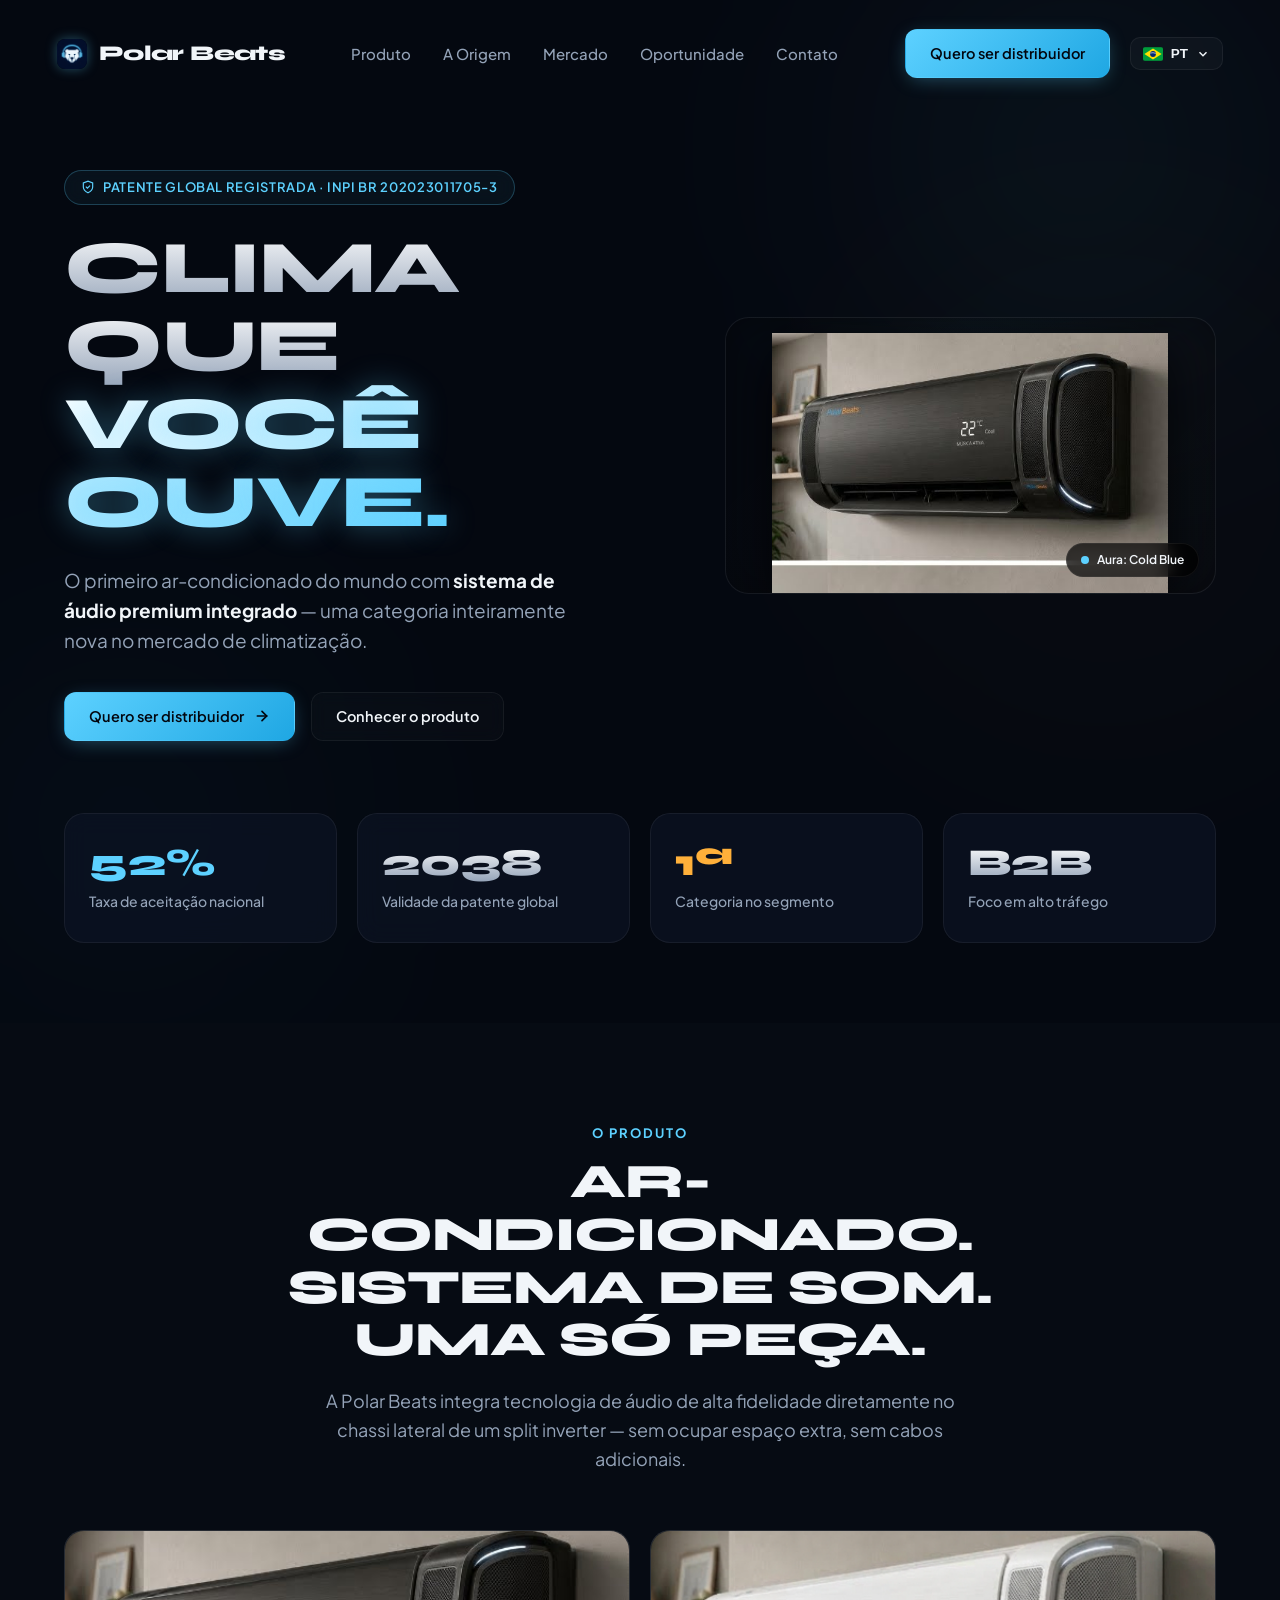
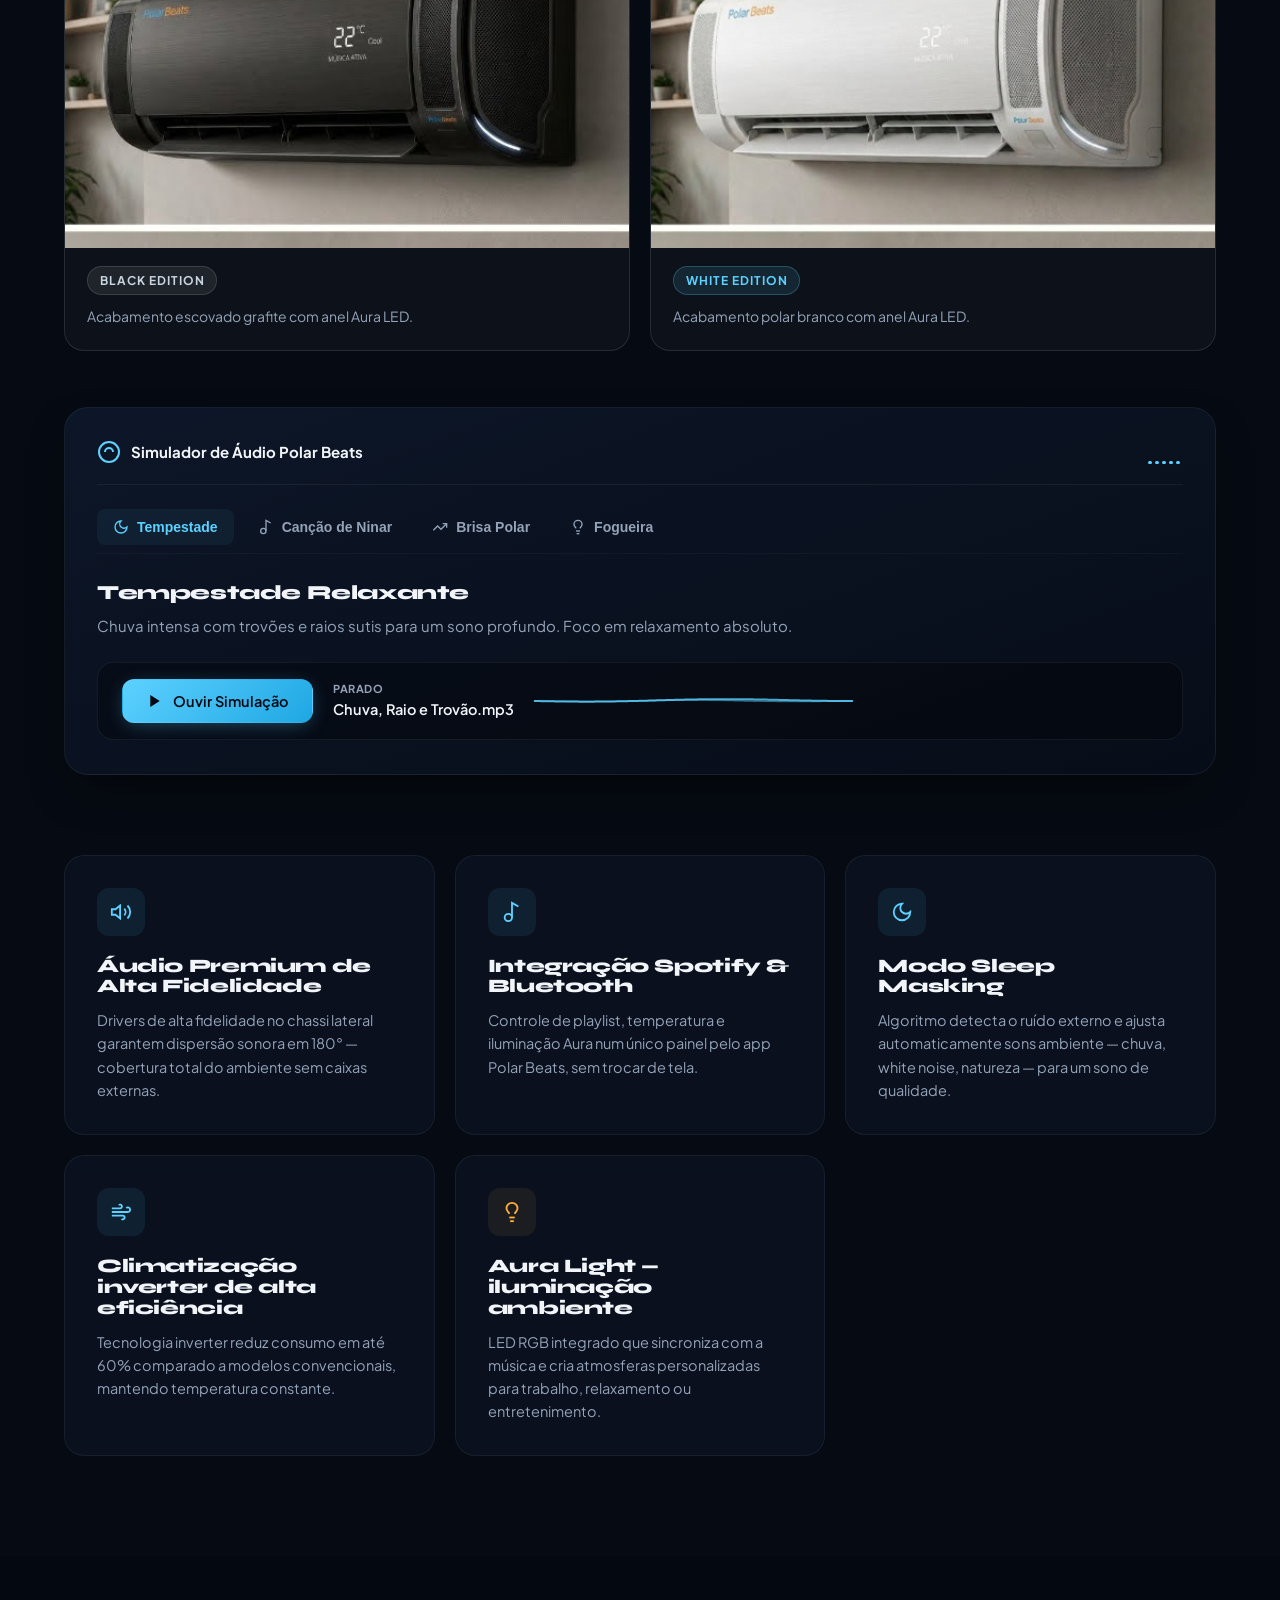
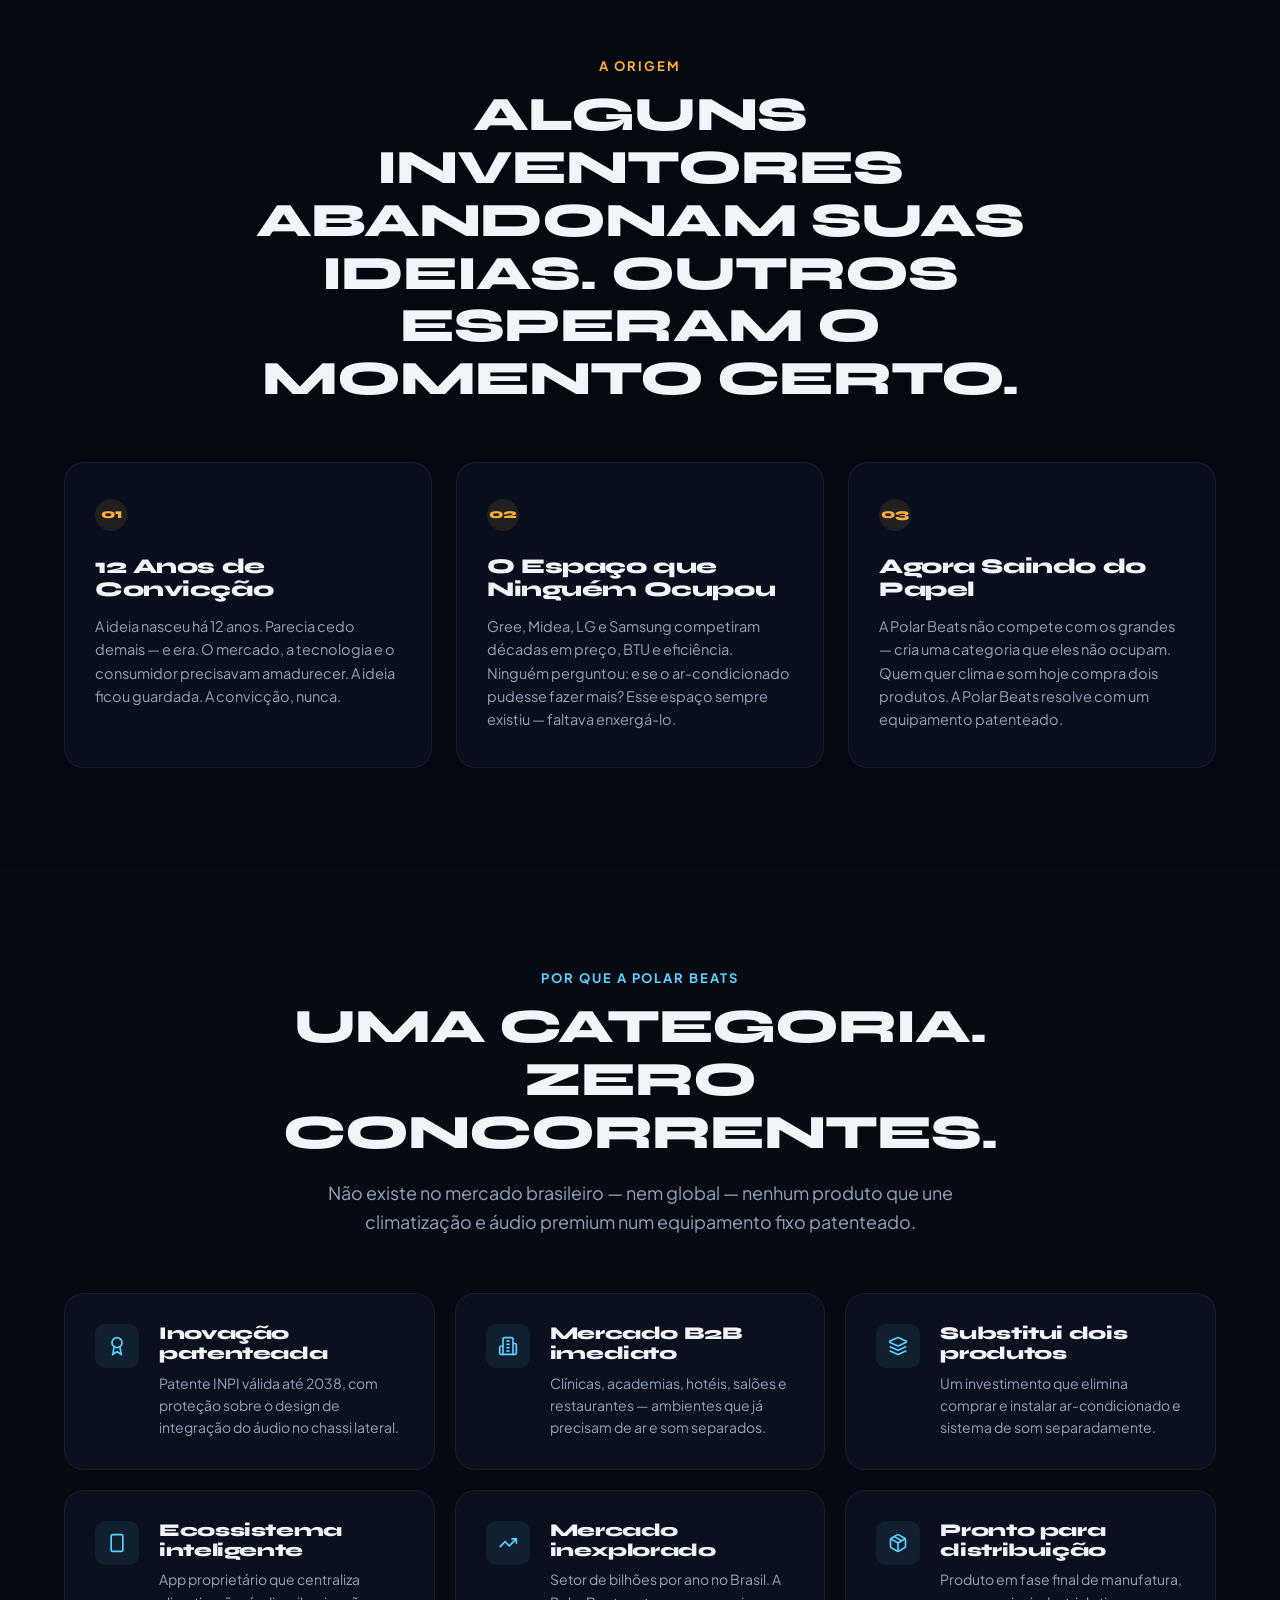
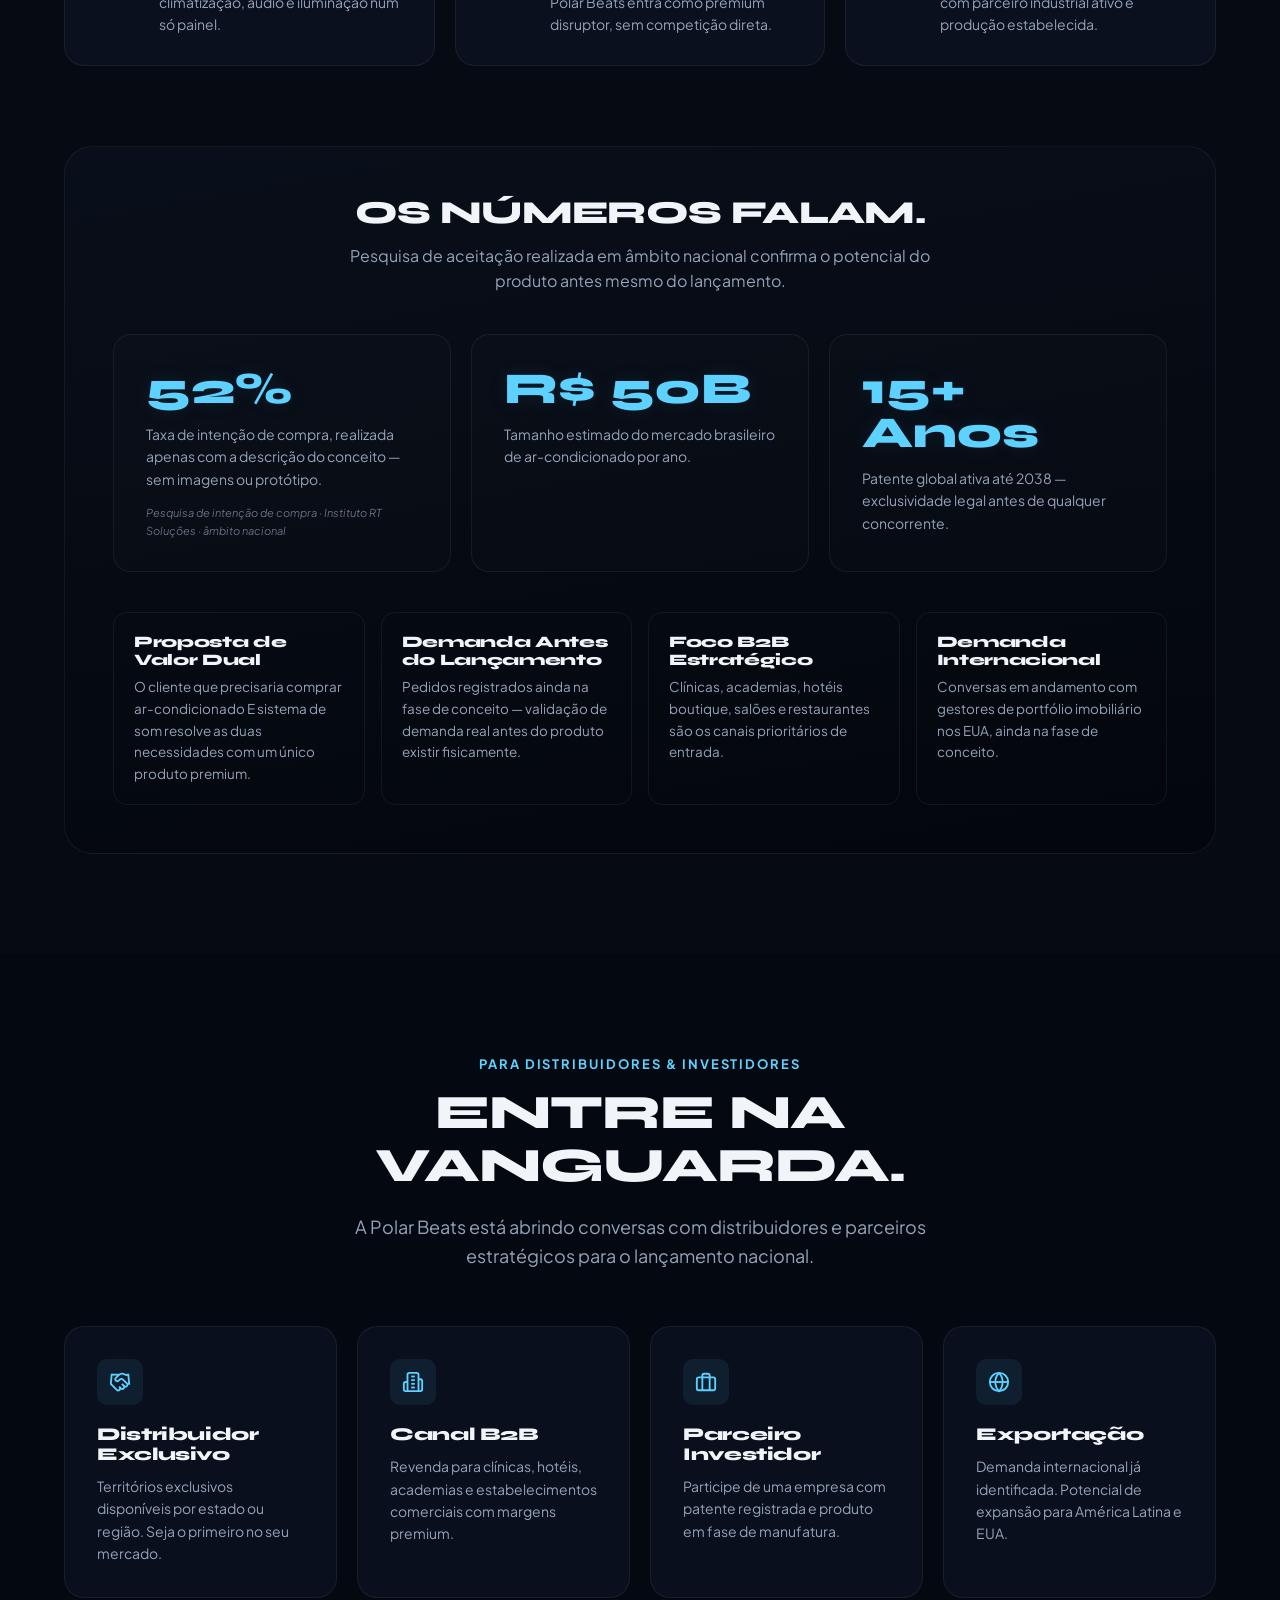
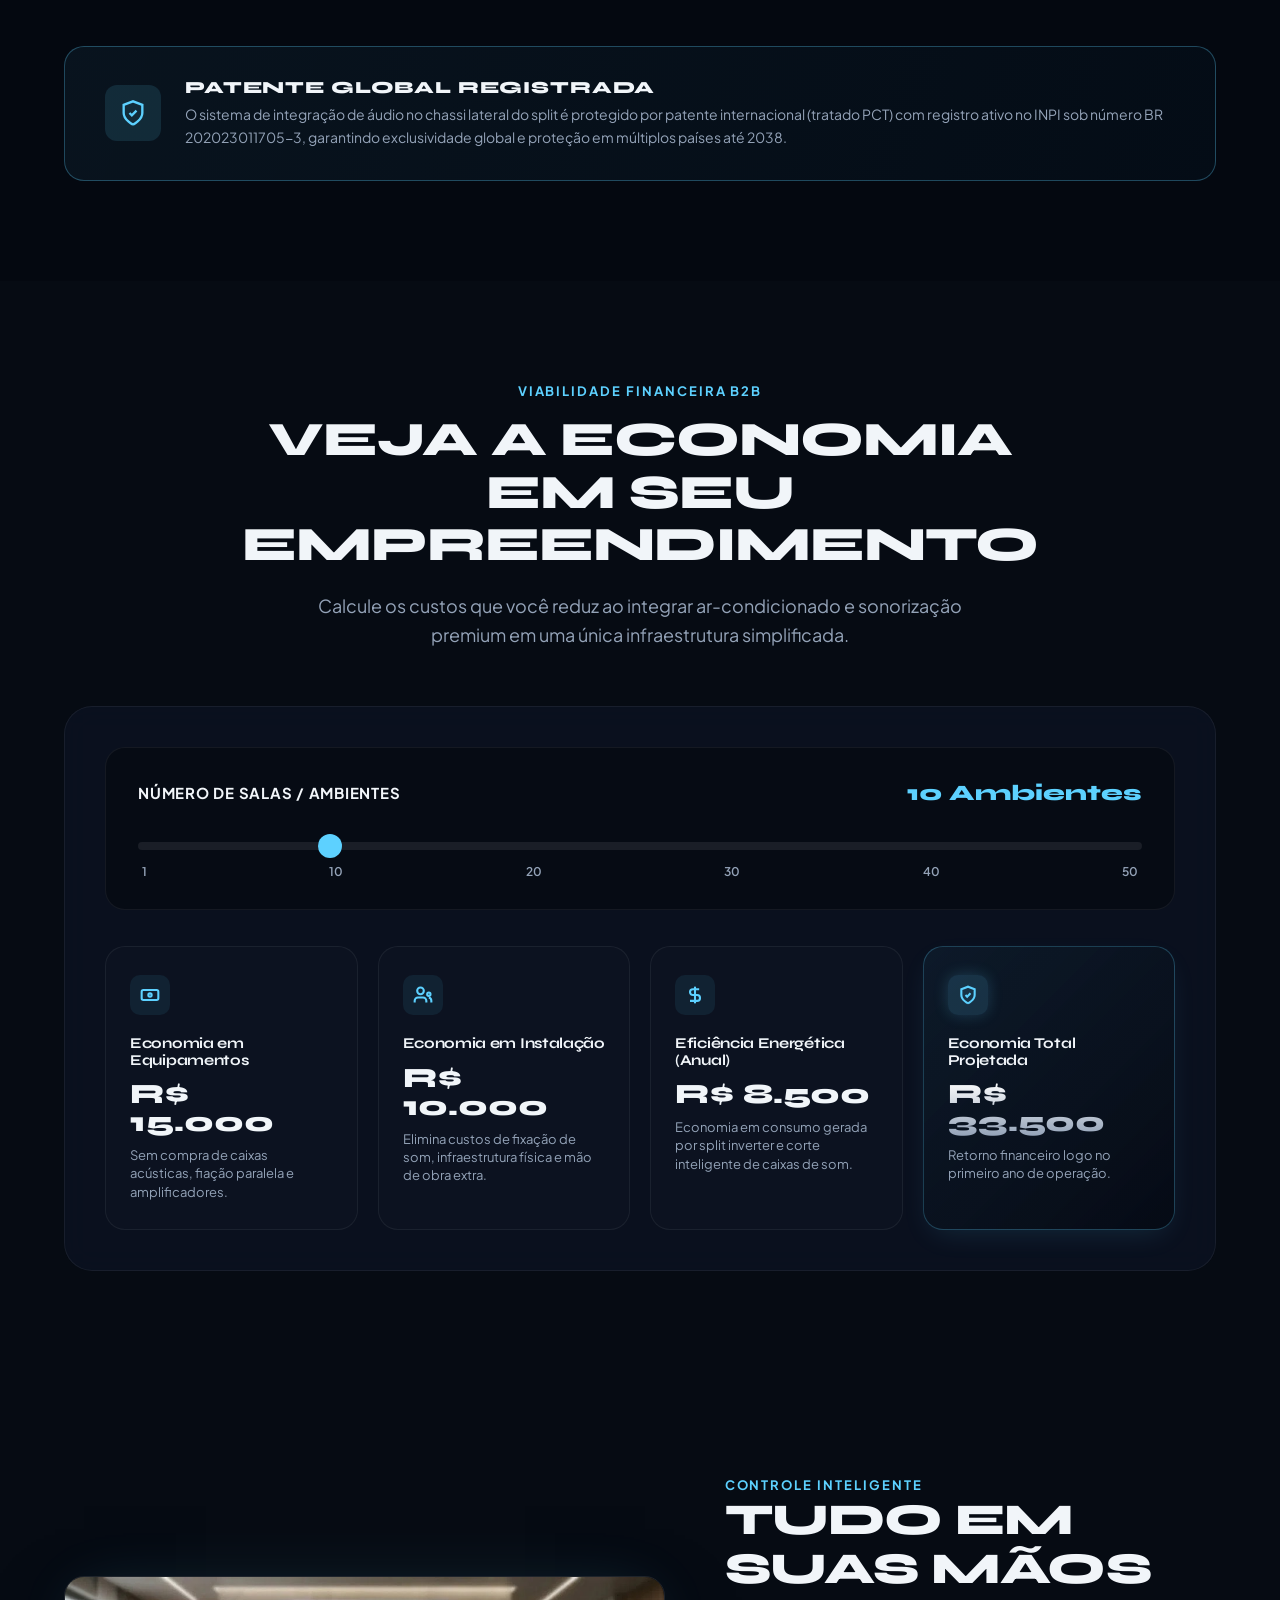
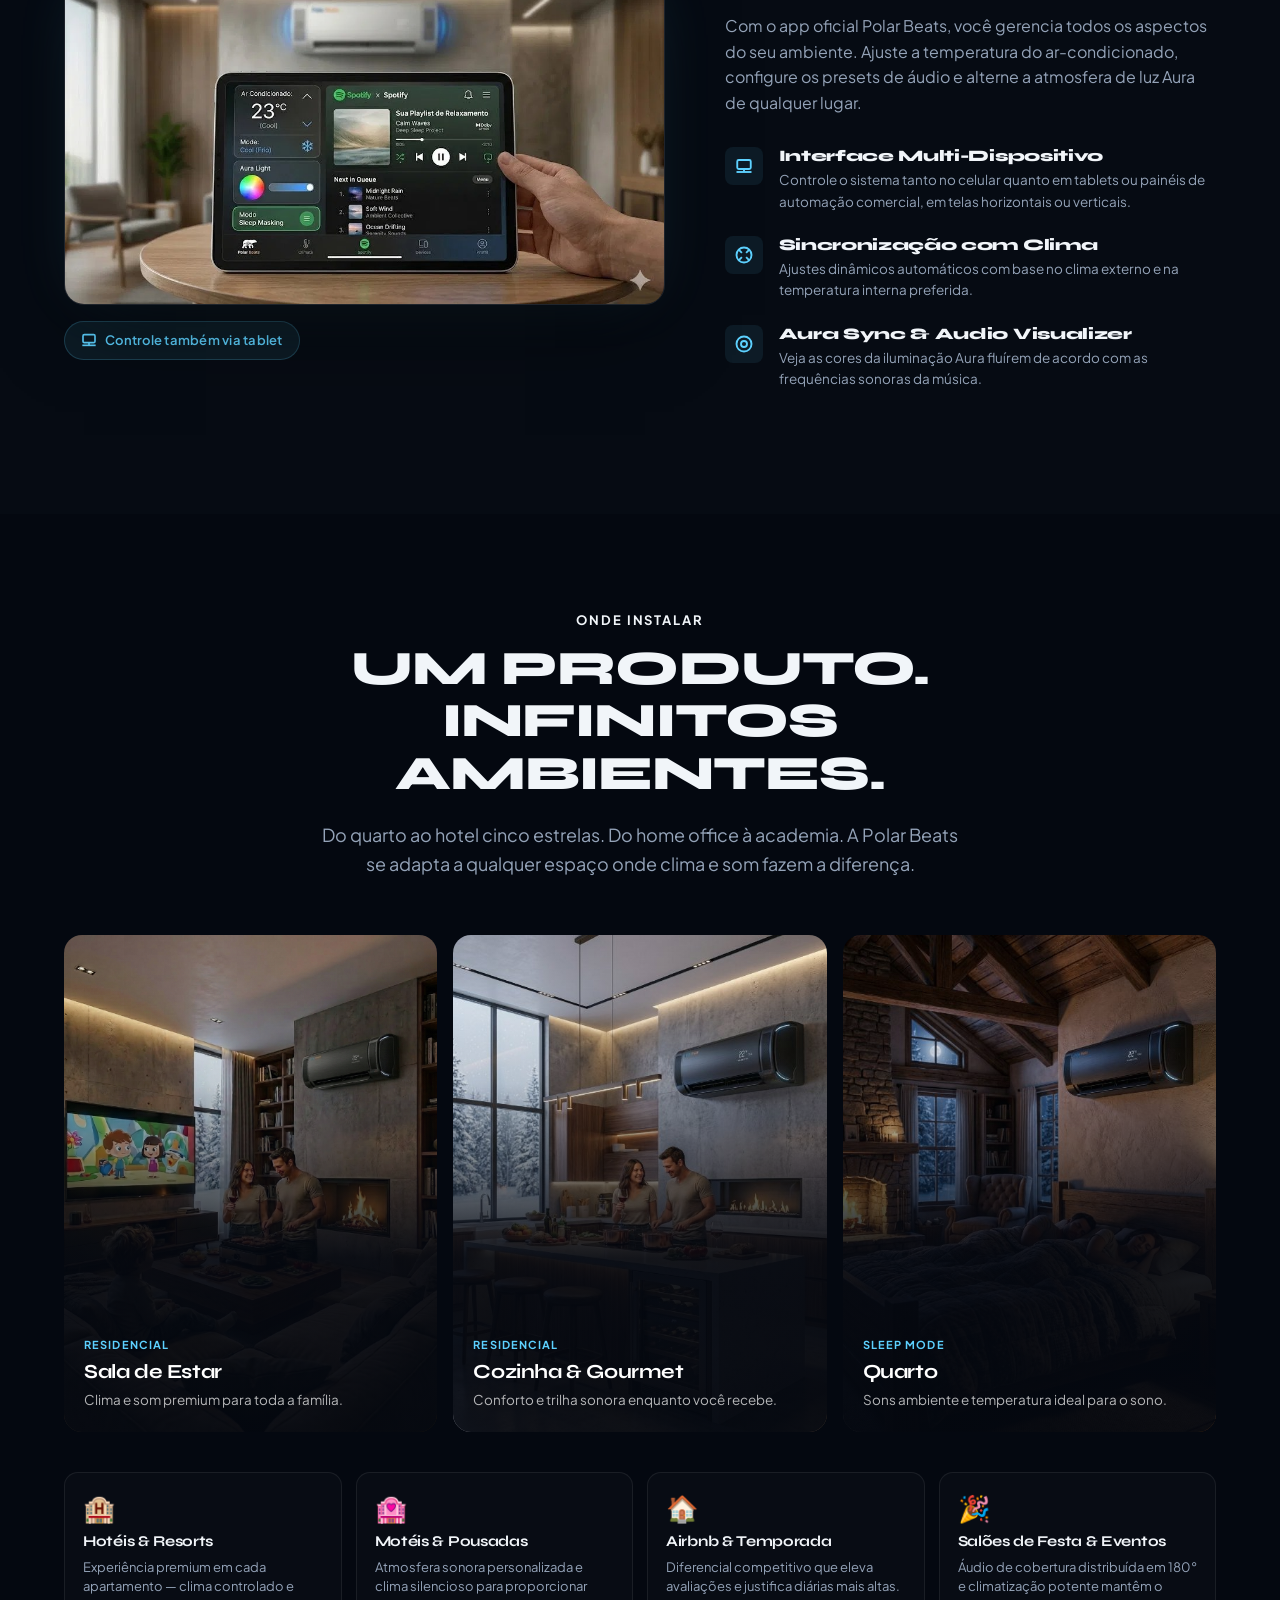
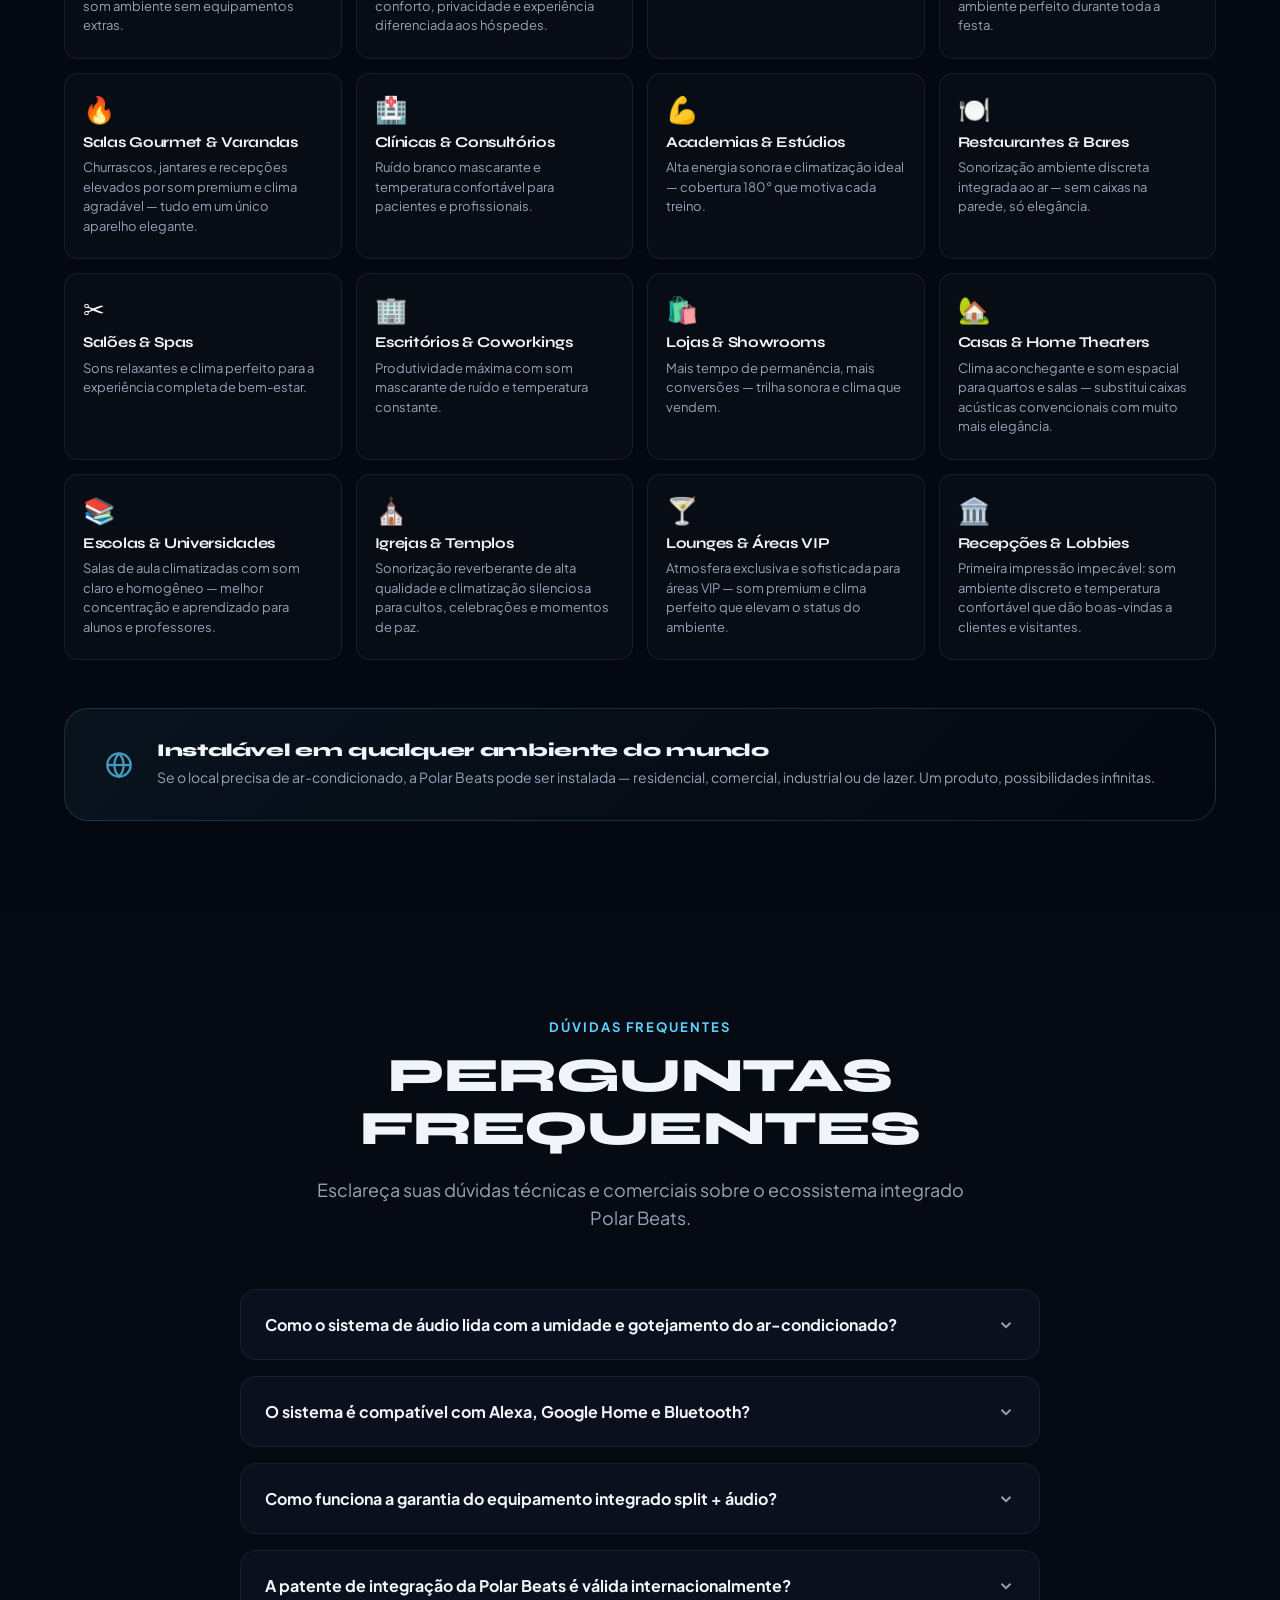
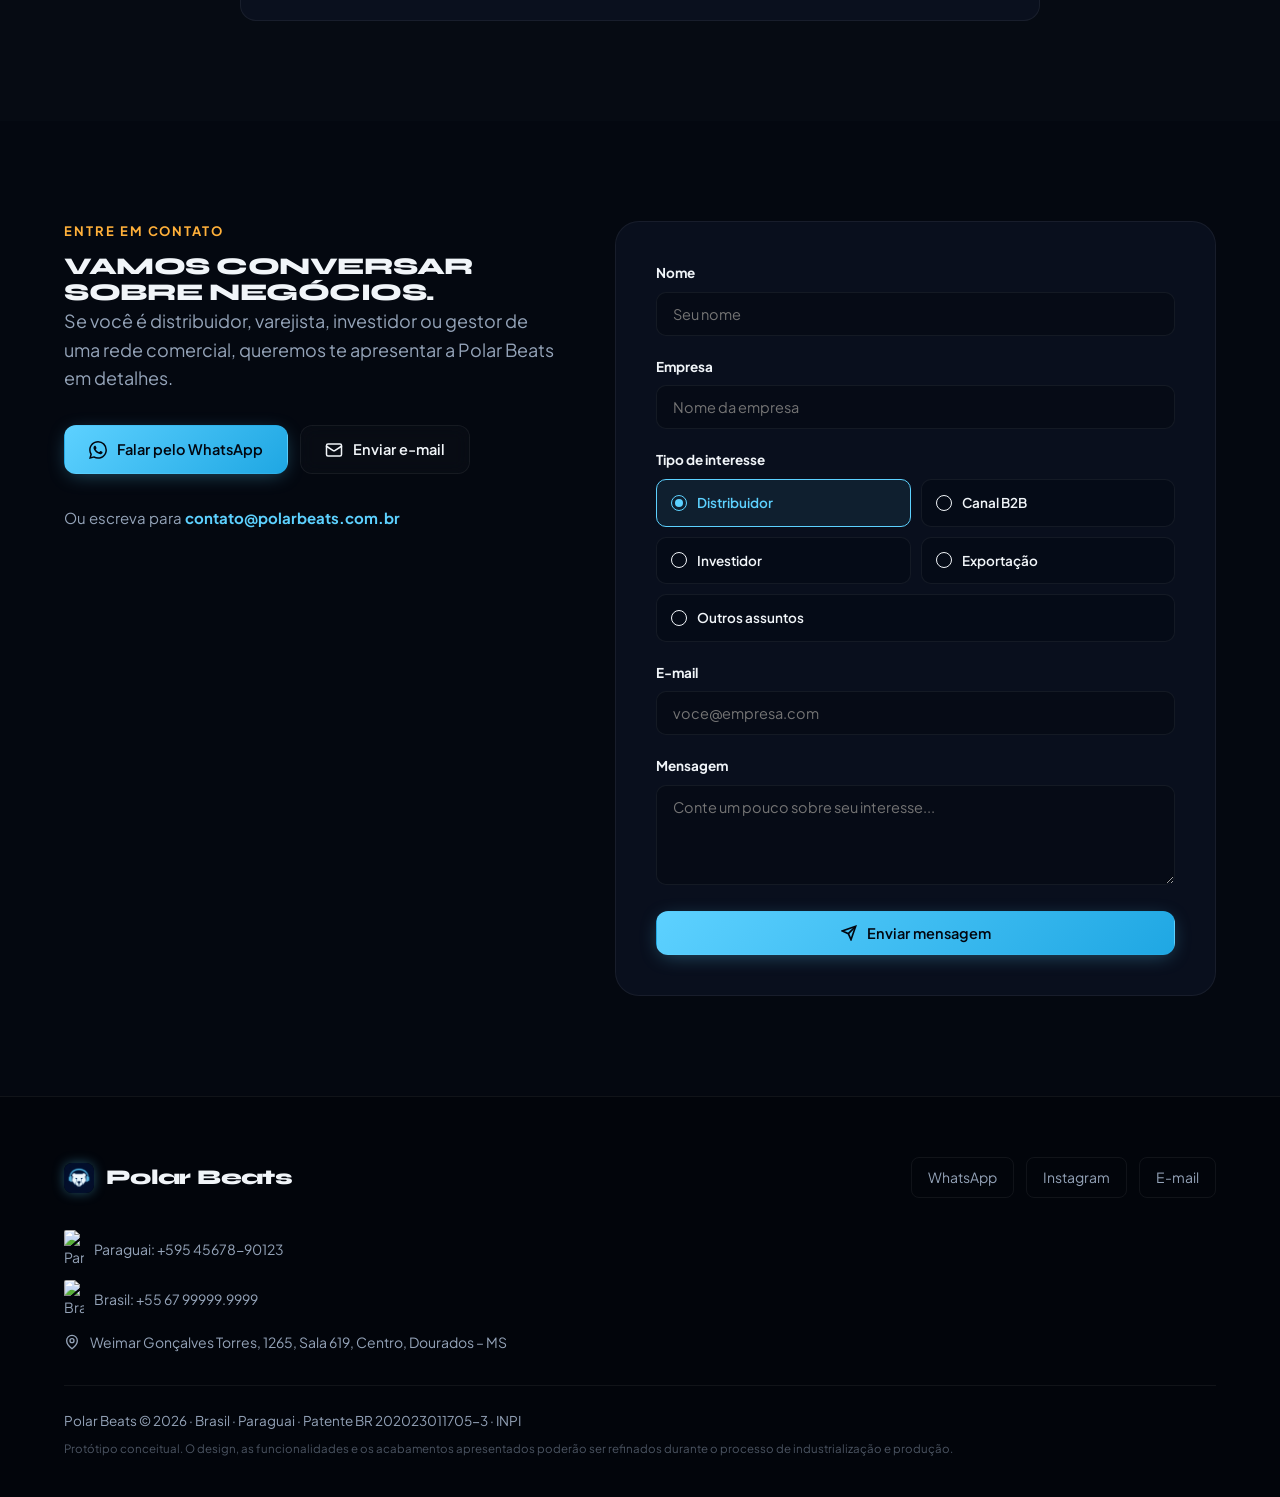
==== commit cc2a5735: "Merge Onde Usar + Ambientes into one unified section with colorful emoji icons" ====
--- a/index.html
+++ b/index.html
@@ -620,7 +620,7 @@
         </div>
       </div>
 
-      <!-- Comercial & Hospitality — cards com ícone -->
+      <!-- Todos os ambientes — grid unificada com ícones coloridos -->
       <div class="onde-comercial-grid">
         <div class="onde-comercial-card">
           <div class="onde-icon">🏨</div>
@@ -628,21 +628,36 @@
           <p data-i18n="onde_com1_desc">Experiência premium em cada apartamento — clima controlado e som ambiente sem equipamentos extras.</p>
         </div>
         <div class="onde-comercial-card">
+          <div class="onde-icon">🏩</div>
+          <h4 data-i18n="amb2_title">Motéis & Pousadas</h4>
+          <p data-i18n="amb2_desc">Atmosfera sonora personalizada e clima silencioso para conforto, privacidade e experiência diferenciada.</p>
+        </div>
+        <div class="onde-comercial-card">
           <div class="onde-icon">🏠</div>
           <h4 data-i18n="onde_com2_title">Airbnb & Temporada</h4>
           <p data-i18n="onde_com2_desc">Diferencial competitivo que eleva avaliações e justifica diárias mais altas.</p>
         </div>
         <div class="onde-comercial-card">
+          <div class="onde-icon">🎉</div>
+          <h4 data-i18n="amb3_title">Salões de Festa & Eventos</h4>
+          <p data-i18n="amb3_desc">Áudio de cobertura distribuída em 180° e climatização potente mantêm o ambiente perfeito durante toda a festa.</p>
+        </div>
+        <div class="onde-comercial-card">
+          <div class="onde-icon">🔥</div>
+          <h4 data-i18n="amb4_title">Salas Gourmet & Varandas</h4>
+          <p data-i18n="amb4_desc">Churrascos, jantares e recepções elevados por som premium e clima agradável — tudo em um único aparelho elegante.</p>
+        </div>
+        <div class="onde-comercial-card">
+          <div class="onde-icon">🏥</div>
+          <h4 data-i18n="onde_com4_title">Clínicas & Consultórios</h4>
+          <p data-i18n="onde_com4_desc">Ruído branco mascarante e temperatura confortável para pacientes e profissionais.</p>
+        </div>
+        <div class="onde-comercial-card">
           <div class="onde-icon">💪</div>
           <h4 data-i18n="onde_com3_title">Academias & Estúdios</h4>
           <p data-i18n="onde_com3_desc">Alta energia sonora e climatização ideal — cobertura 180° que motiva cada treino.</p>
         </div>
         <div class="onde-comercial-card">
-          <div class="onde-icon">🏥</div>
-          <h4 data-i18n="onde_com4_title">Clínicas & Consultórios</h4>
-          <p data-i18n="onde_com4_desc">Ruído branco mascarante e temperatura confortável para pacientes e profissionais.</p>
-        </div>
-        <div class="onde-comercial-card">
           <div class="onde-icon">🍽️</div>
           <h4 data-i18n="onde_com5_title">Restaurantes & Bares</h4>
           <p data-i18n="onde_com5_desc">Sonorização ambiente discreta integrada ao ar — sem caixas na parede, só elegância.</p>
@@ -662,152 +677,34 @@
           <h4 data-i18n="onde_com8_title">Lojas & Showrooms</h4>
           <p data-i18n="onde_com8_desc">Mais tempo de permanência, mais conversões — trilha sonora e clima que vendem.</p>
         </div>
-      </div>
-    </div>
-  </section>
-
-  <section id="ambientes">
-    <div class="wrap">
-      <div class="section-header align-center reveal">
-        <p class="kicker" data-i18n="places_kicker">Flexibilidade de Instalação</p>
-        <h2 data-i18n="places_title">UM PRODUTO, INFINITOS AMBIENTES</h2>
-        <p class="lead" data-i18n="places_lead">Por ser um sistema integrado que dispensa fiação exposta e caixas acústicas adicionais, a Polar Beats é a escolha perfeita para qualquer ambiente — residencial, comercial ou de lazer.</p>
-      </div>
-
-      <!-- Ambientes scrollable grid -->
-      <div class="ambientes-grid reveal" style="transition-delay:80ms">
-
-        <div class="ambiente-card">
-          <div class="ambiente-icon">
-            <svg viewBox="0 0 24 24" width="22" height="22" fill="none" stroke="currentColor" stroke-width="2.5"><path d="M6 22V4a2 2 0 0 1 2-2h8a2 2 0 0 1 2 2v18Z"/><path d="M6 12H4a2 2 0 0 0-2 2v6a2 2 0 0 0 2 2h2"/><path d="M18 9h2a2 2 0 0 1 2 2v9a2 2 0 0 1-2 2h-2"/></svg>
-          </div>
-          <h3 data-i18n="amb1_title">Hotéis & Resorts</h3>
-          <p data-i18n="amb1_desc">Som e clima premium integrados em cada suíte — sem cabos, sem caixas, sem poluição visual. Experiência cinco estrelas.</p>
-        </div>
-
-        <div class="ambiente-card">
-          <div class="ambiente-icon">
-            <svg viewBox="0 0 24 24" width="22" height="22" fill="none" stroke="currentColor" stroke-width="2.5"><path d="M2 20h20"/><path d="m5 20-1-8h16l-1 8"/><path d="M8 20V10h8v10"/><path d="M12 4a2 2 0 1 0 0-4 2 2 0 0 0 0 4"/><path d="M12 4v6"/></svg>
-          </div>
-          <h3 data-i18n="amb2_title">Motéis & Pousadas</h3>
-          <p data-i18n="amb2_desc">Atmosfera sonora personalizada e clima silencioso para proporcionar conforto, privacidade e experiência diferenciada aos hóspedes.</p>
-        </div>
-
-        <div class="ambiente-card">
-          <div class="ambiente-icon">
-            <svg viewBox="0 0 24 24" width="22" height="22" fill="none" stroke="currentColor" stroke-width="2.5"><path d="M17 21v-2a4 4 0 0 0-4-4H5a4 4 0 0 0-4 4v2"/><circle cx="9" cy="7" r="4"/><path d="M23 21v-2a4 4 0 0 0-3-3.87"/><circle cx="20" cy="9" r="3"/></svg>
-          </div>
-          <h3 data-i18n="amb3_title">Salões de Festa & Eventos</h3>
-          <p data-i18n="amb3_desc">Áudio de cobertura distribuída em 180° e climatização potente mantêm o ambiente perfeito durante toda a festa.</p>
-        </div>
-
-        <div class="ambiente-card">
-          <div class="ambiente-icon">
-            <svg viewBox="0 0 24 24" width="22" height="22" fill="none" stroke="currentColor" stroke-width="2.5"><path d="M3 11l19-9-9 19-2-8-8-2z"/></svg>
-          </div>
-          <h3 data-i18n="amb4_title">Salas Gourmet & Varandas</h3>
-          <p data-i18n="amb4_desc">Churrascos, jantares e recepções elevados por som premium e clima agradável — tudo em um único aparelho elegante.</p>
-        </div>
-
-        <div class="ambiente-card">
-          <div class="ambiente-icon">
-            <svg viewBox="0 0 24 24" width="22" height="22" fill="none" stroke="currentColor" stroke-width="2.5"><path d="M22 12h-4l-3 9L9 3l-3 9H2"/></svg>
-          </div>
-          <h3 data-i18n="amb5_title">Clínicas & Consultórios</h3>
-          <p data-i18n="amb5_desc">Ruído branco para mascaramento acústico e som relaxante que criam privacidade nas consultas e tranquilidade na sala de espera.</p>
-        </div>
-
-        <div class="ambiente-card">
-          <div class="ambiente-icon">
-            <svg viewBox="0 0 24 24" width="22" height="22" fill="none" stroke="currentColor" stroke-width="2.5"><path d="m6.5 6.5 11 11"/><circle cx="6.5" cy="6.5" r="2.5"/><circle cx="17.5" cy="17.5" r="2.5"/><path d="m6.5 17.5 11-11"/><circle cx="6.5" cy="17.5" r="2.5"/><circle cx="17.5" cy="6.5" r="2.5"/></svg>
-          </div>
-          <h3 data-i18n="amb6_title">Academias & Estúdios de Dança</h3>
-          <p data-i18n="amb6_desc">Climatização ideal e som de alta energia com cobertura uniforme em 180° — a combinação que motiva cada treino.</p>
-        </div>
-
-        <div class="ambiente-card">
-          <div class="ambiente-icon">
-            <svg viewBox="0 0 24 24" width="22" height="22" fill="none" stroke="currentColor" stroke-width="2.5"><path d="M3 2v7c0 1.1.9 2 2 2h4a2 2 0 0 0 2-2V2"/><path d="M7 2v20"/><path d="M21 15V2v0a5 5 0 0 0-5 5v6c0 1.1.9 2 2 2h3Zm0 0v7"/></svg>
-          </div>
-          <h3 data-i18n="amb7_title">Restaurantes & Bares</h3>
-          <p data-i18n="amb7_desc">Sonorização ambiente discreta integrada ao ar-condicionado — sem caixas na parede, sem cabos à vista, só elegância e conforto.</p>
-        </div>
-
-        <div class="ambiente-card">
-          <div class="ambiente-icon">
-            <svg viewBox="0 0 24 24" width="22" height="22" fill="none" stroke="currentColor" stroke-width="2.5"><rect width="20" height="14" x="2" y="3" rx="2"/><path d="M8 21h8"/><path d="M12 17v4"/></svg>
-          </div>
-          <h3 data-i18n="amb8_title">Salas de Reunião & Escritórios</h3>
-          <p data-i18n="amb8_desc">Produtividade máxima com clima controlado e som mascarante de ruído de fundo para reuniões e home office.</p>
-        </div>
-
-        <div class="ambiente-card">
-          <div class="ambiente-icon">
-            <svg viewBox="0 0 24 24" width="22" height="22" fill="none" stroke="currentColor" stroke-width="2.5"><path d="M2 3h20v14H2z"/><path d="M8 21h8"/><path d="M12 17v4"/><path d="M2 10h20"/></svg>
-          </div>
-          <h3 data-i18n="amb9_title">Lojas & Showrooms</h3>
-          <p data-i18n="amb9_desc">Trilha sonora ambiente e clima perfeitos para aumentar o tempo de permanência do cliente e melhorar a experiência de compra.</p>
-        </div>
-
-        <div class="ambiente-card">
-          <div class="ambiente-icon">
-            <svg viewBox="0 0 24 24" width="22" height="22" fill="none" stroke="currentColor" stroke-width="2.5"><path d="M12 2L2 7l10 5 10-5-10-5z"/><path d="M2 17l10 5 10-5"/><path d="M2 12l10 5 10-5"/></svg>
-          </div>
-          <h3 data-i18n="amb10_title">Spas & Centros de Estética</h3>
-          <p data-i18n="amb10_desc">Sons da natureza, frequências terapêuticas e temperatura ideal para relaxamento profundo — a experiência spa completa.</p>
-        </div>
-
-        <div class="ambiente-card">
-          <div class="ambiente-icon">
-            <svg viewBox="0 0 24 24" width="22" height="22" fill="none" stroke="currentColor" stroke-width="2.5"><path d="m3 9 9-7 9 7v11a2 2 0 0 1-2 2H5a2 2 0 0 1-2-2z"/><polyline points="9 22 9 12 15 12 15 22"/></svg>
-          </div>
-          <h3 data-i18n="amb11_title">Casas & Home Theaters</h3>
+        <div class="onde-comercial-card">
+          <div class="onde-icon">🏡</div>
+          <h4 data-i18n="amb11_title">Casas & Home Theaters</h4>
           <p data-i18n="amb11_desc">Clima aconchegante e som espacial para quartos e salas — substitui caixas acústicas convencionais com muito mais elegância.</p>
         </div>
-
-        <div class="ambiente-card">
-          <div class="ambiente-icon">
-            <svg viewBox="0 0 24 24" width="22" height="22" fill="none" stroke="currentColor" stroke-width="2.5"><path d="M4 19.5v-15A2.5 2.5 0 0 1 6.5 2H19a1 1 0 0 1 1 1v18a1 1 0 0 1-1 1H6.5a2.5 2.5 0 0 1 0-5H20"/></svg>
-          </div>
-          <h3 data-i18n="amb12_title">Escolas & Universidades</h3>
+        <div class="onde-comercial-card">
+          <div class="onde-icon">📚</div>
+          <h4 data-i18n="amb12_title">Escolas & Universidades</h4>
           <p data-i18n="amb12_desc">Salas de aula climatizadas com som claro e homogêneo — melhor concentração e aprendizado para alunos e professores.</p>
         </div>
-
-        <div class="ambiente-card">
-          <div class="ambiente-icon">
-            <svg viewBox="0 0 24 24" width="22" height="22" fill="none" stroke="currentColor" stroke-width="2.5"><circle cx="12" cy="12" r="10"/><path d="M12 8v4l3 3"/></svg>
-          </div>
-          <h3 data-i18n="amb13_title">Igrejas & Templos</h3>
+        <div class="onde-comercial-card">
+          <div class="onde-icon">⛪</div>
+          <h4 data-i18n="amb13_title">Igrejas & Templos</h4>
           <p data-i18n="amb13_desc">Sonorização reverberante de alta qualidade e climatização silenciosa para cultos, celebrações e momentos de paz.</p>
         </div>
-
-        <div class="ambiente-card">
-          <div class="ambiente-icon">
-            <svg viewBox="0 0 24 24" width="22" height="22" fill="none" stroke="currentColor" stroke-width="2.5"><path d="M20 7H4a2 2 0 0 0-2 2v10a2 2 0 0 0 2 2h16a2 2 0 0 0 2-2V9a2 2 0 0 0-2-2z"/><path d="M16 21V5a2 2 0 0 0-2-2h-4a2 2 0 0 0-2 2v16"/></svg>
-          </div>
-          <h3 data-i18n="amb14_title">Quartos de Hotel & Suítes</h3>
-          <p data-i18n="amb14_desc">Controle individual de som e temperatura no app — hóspedes personalizam a própria experiência sem chamar a recepção.</p>
-        </div>
-
-        <div class="ambiente-card">
-          <div class="ambiente-icon">
-            <svg viewBox="0 0 24 24" width="22" height="22" fill="none" stroke="currentColor" stroke-width="2.5"><path d="M9 3H5a2 2 0 0 0-2 2v4m6-6h10a2 2 0 0 1 2 2v4M9 3v18m0 0h10a2 2 0 0 0 2-2V9M9 21H5a2 2 0 0 1-2-2V9m0 0h18"/></svg>
-          </div>
-          <h3 data-i18n="amb15_title">Lounges & Áreas VIP</h3>
+        <div class="onde-comercial-card">
+          <div class="onde-icon">🍸</div>
+          <h4 data-i18n="amb15_title">Lounges & Áreas VIP</h4>
           <p data-i18n="amb15_desc">Atmosfera exclusiva e sofisticada para áreas VIP — som premium e clima perfeito que elevam o status do ambiente.</p>
         </div>
-
-        <div class="ambiente-card">
-          <div class="ambiente-icon">
-            <svg viewBox="0 0 24 24" width="22" height="22" fill="none" stroke="currentColor" stroke-width="2.5"><path d="M12 22s-8-4.5-8-11.8A8 8 0 0 1 12 2a8 8 0 0 1 8 8.2c0 7.3-8 11.8-8 11.8z"/><circle cx="12" cy="10" r="3"/></svg>
-          </div>
-          <h3 data-i18n="amb16_title">Recepções & Lobbies</h3>
+        <div class="onde-comercial-card">
+          <div class="onde-icon">🏛️</div>
+          <h4 data-i18n="amb16_title">Recepções & Lobbies</h4>
           <p data-i18n="amb16_desc">Primeira impressão impecável: som ambiente discreto e temperatura confortável que dão boas-vindas a clientes e visitantes.</p>
         </div>
-
-      </div>
-
-      <!-- Ambiente call-to-action -->
+      </div>
+
+      <!-- CTA banner -->
       <div class="ambientes-cta reveal" style="transition-delay:120ms">
         <div class="ambientes-cta-inner">
           <svg viewBox="0 0 24 24" width="28" height="28" fill="none" stroke="currentColor" stroke-width="2"><circle cx="12" cy="12" r="10"/><path d="M12 2a14.5 14.5 0 0 0 0 20 14.5 14.5 0 0 0 0-20"/><path d="M2 12h20"/></svg>
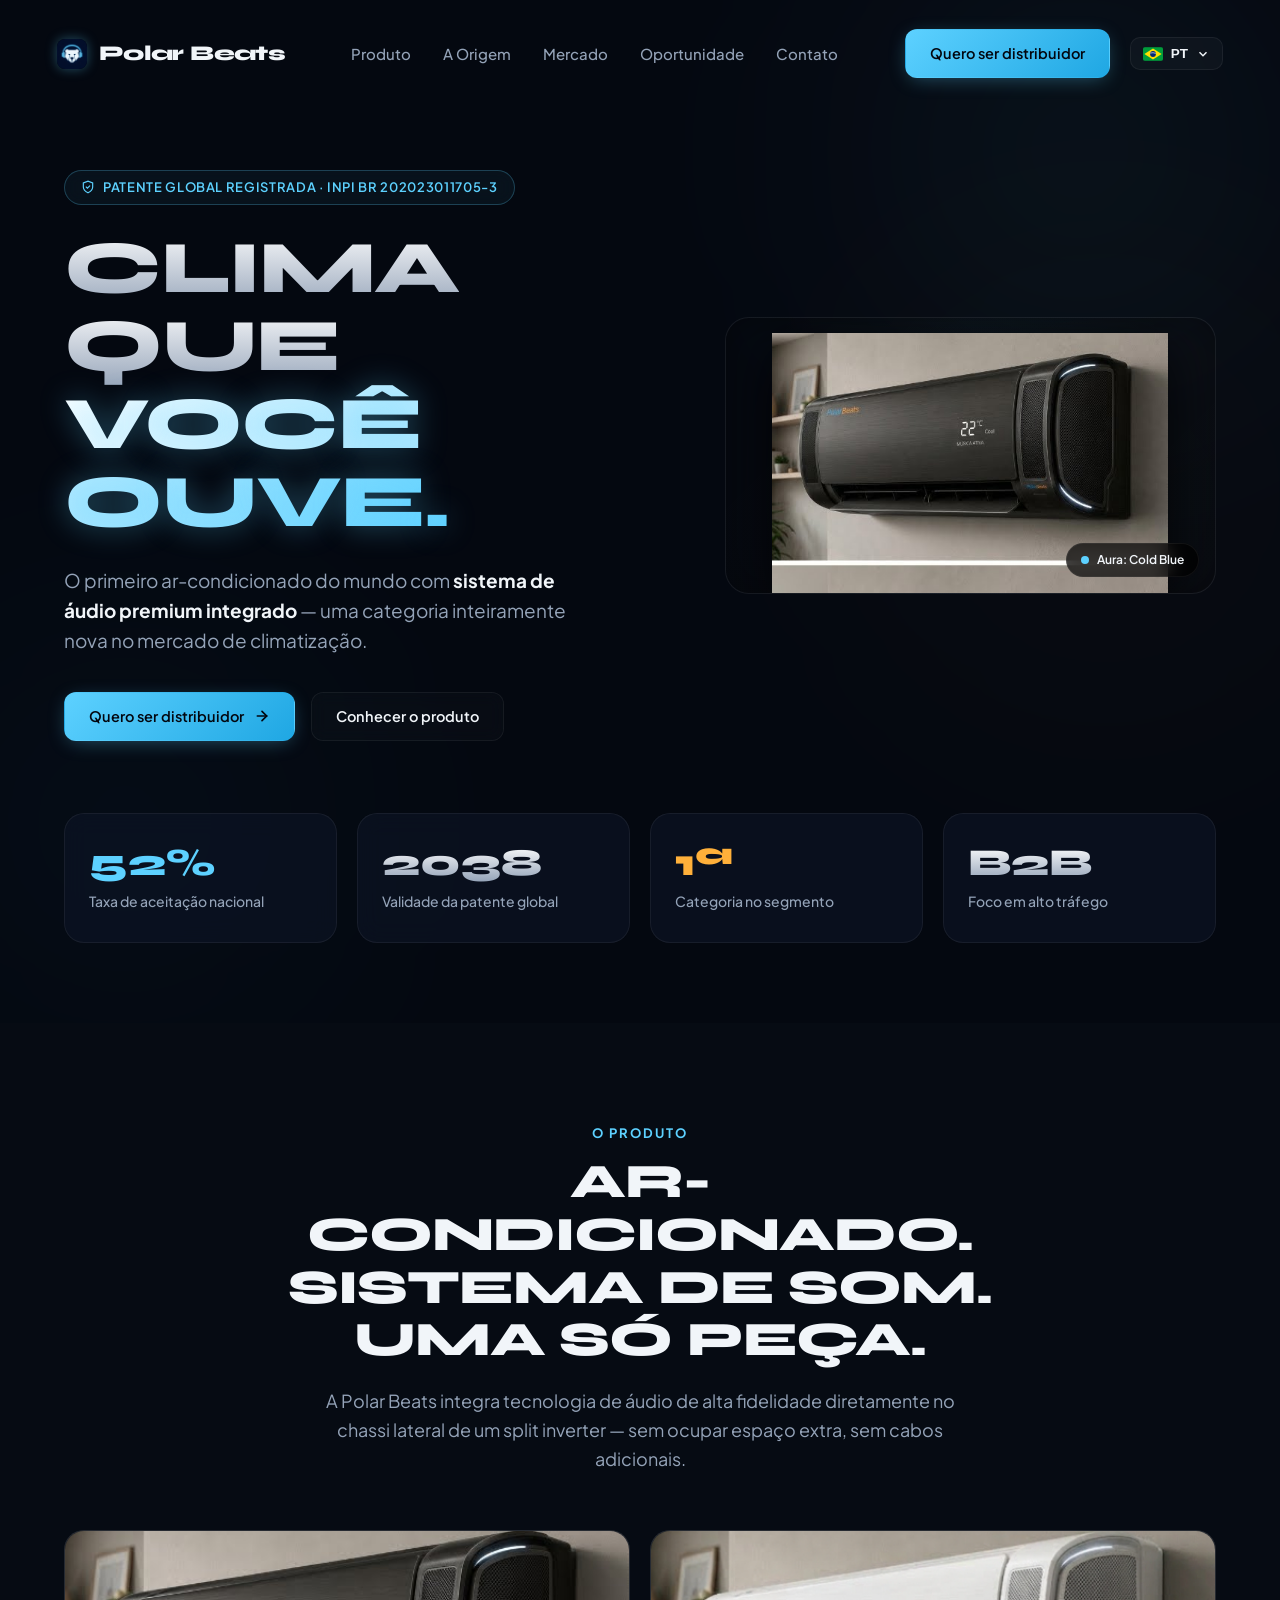
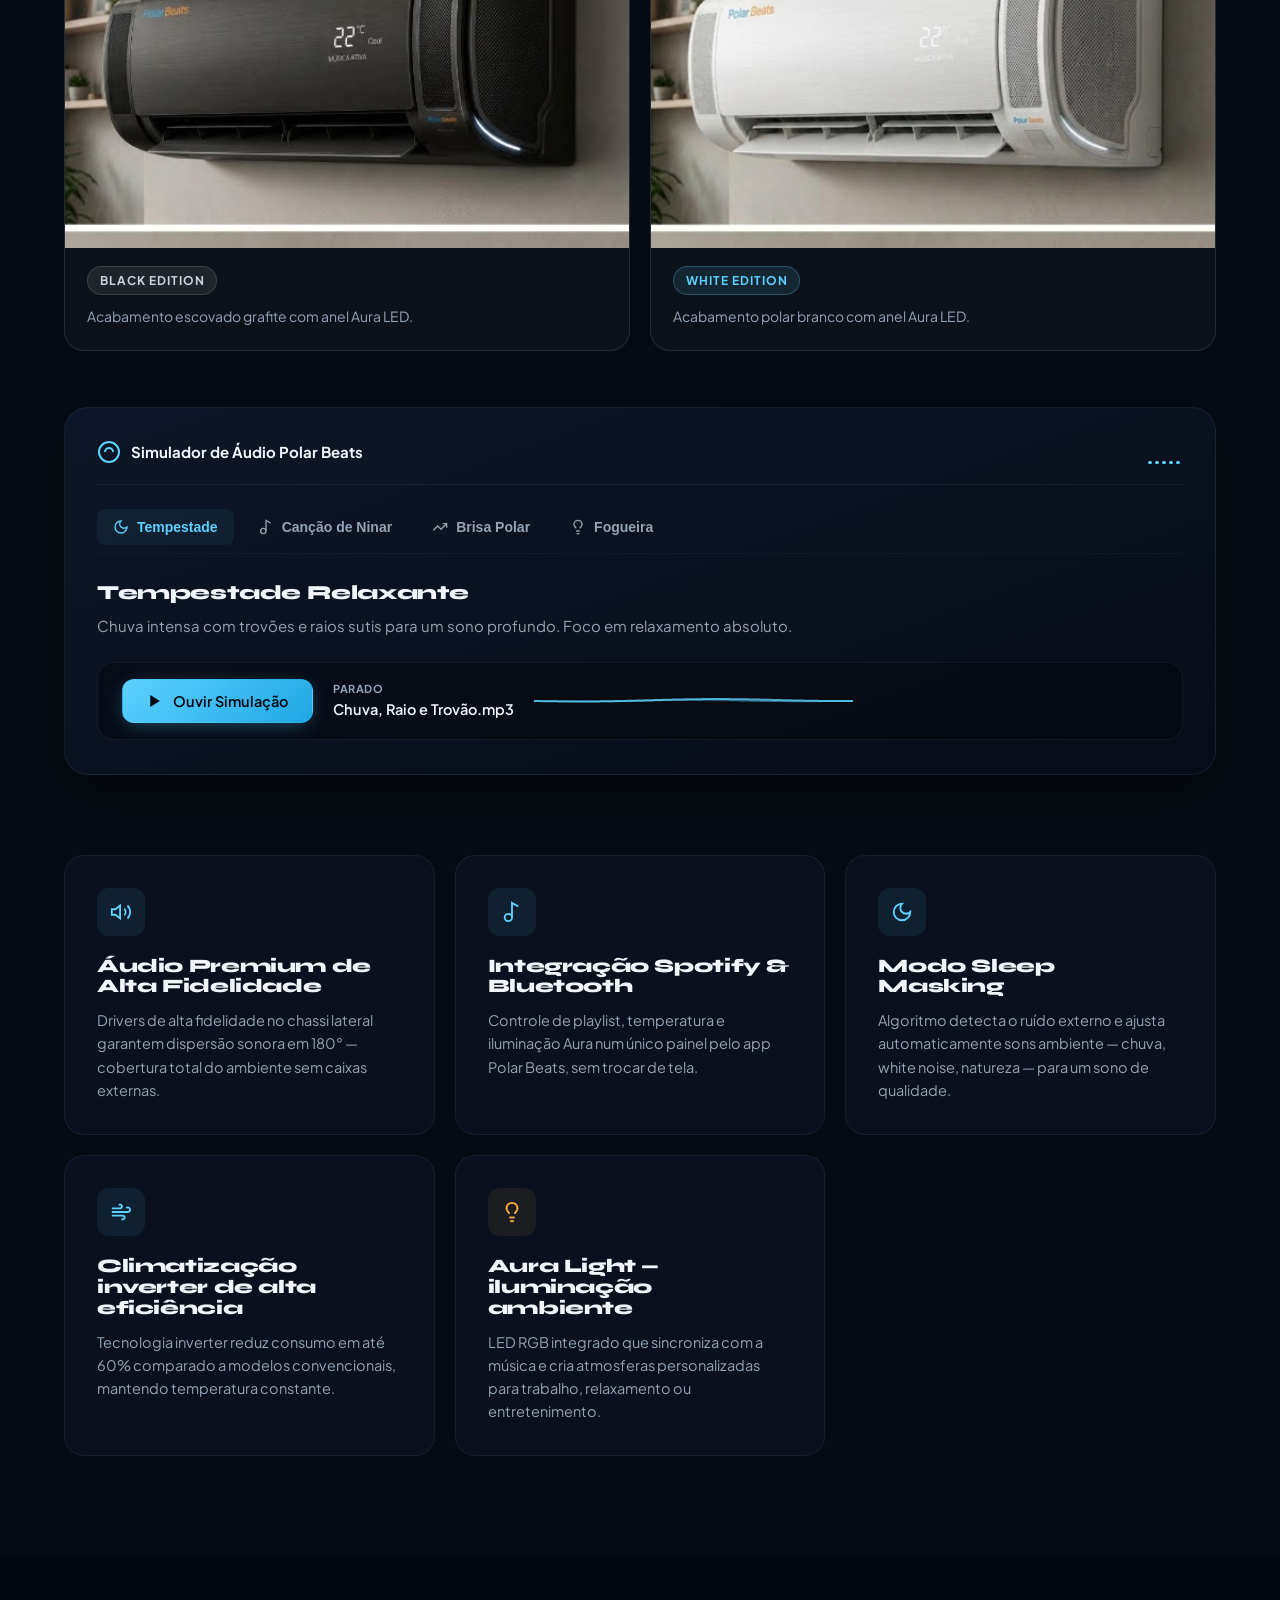
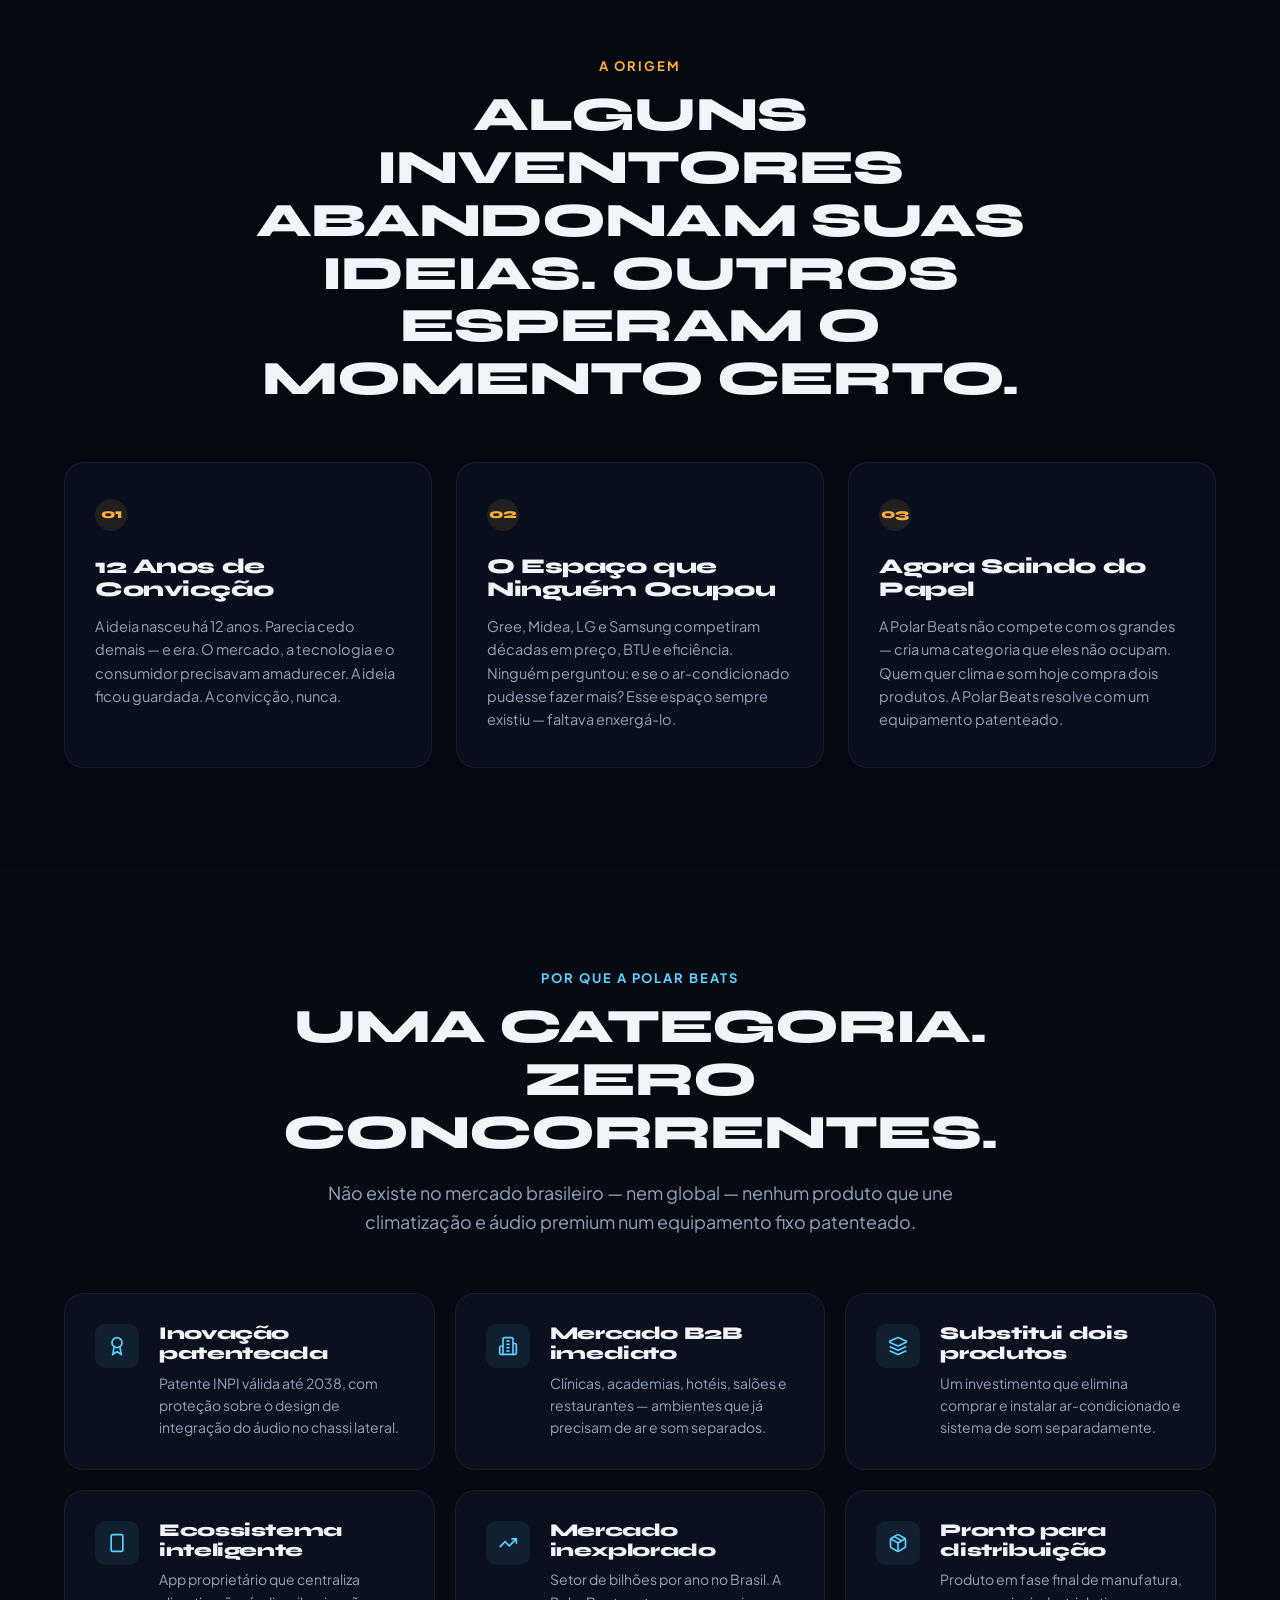
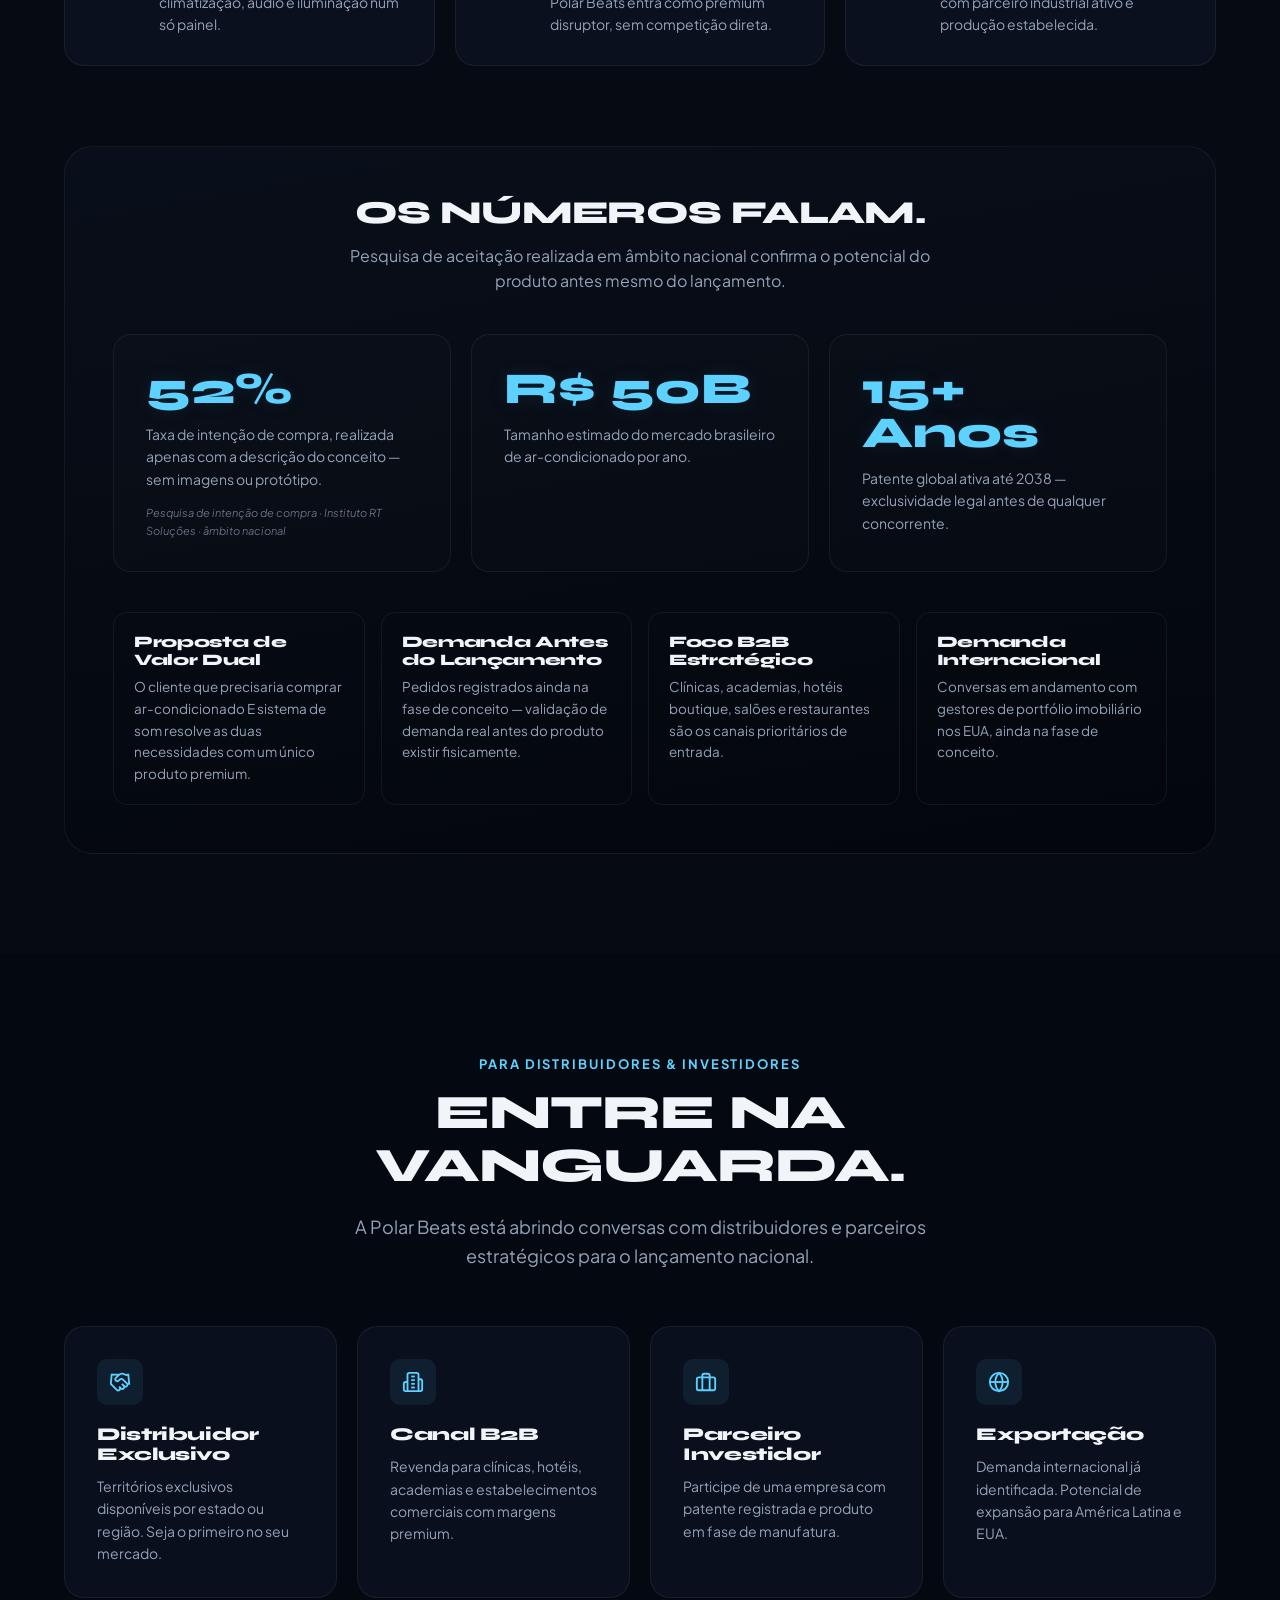
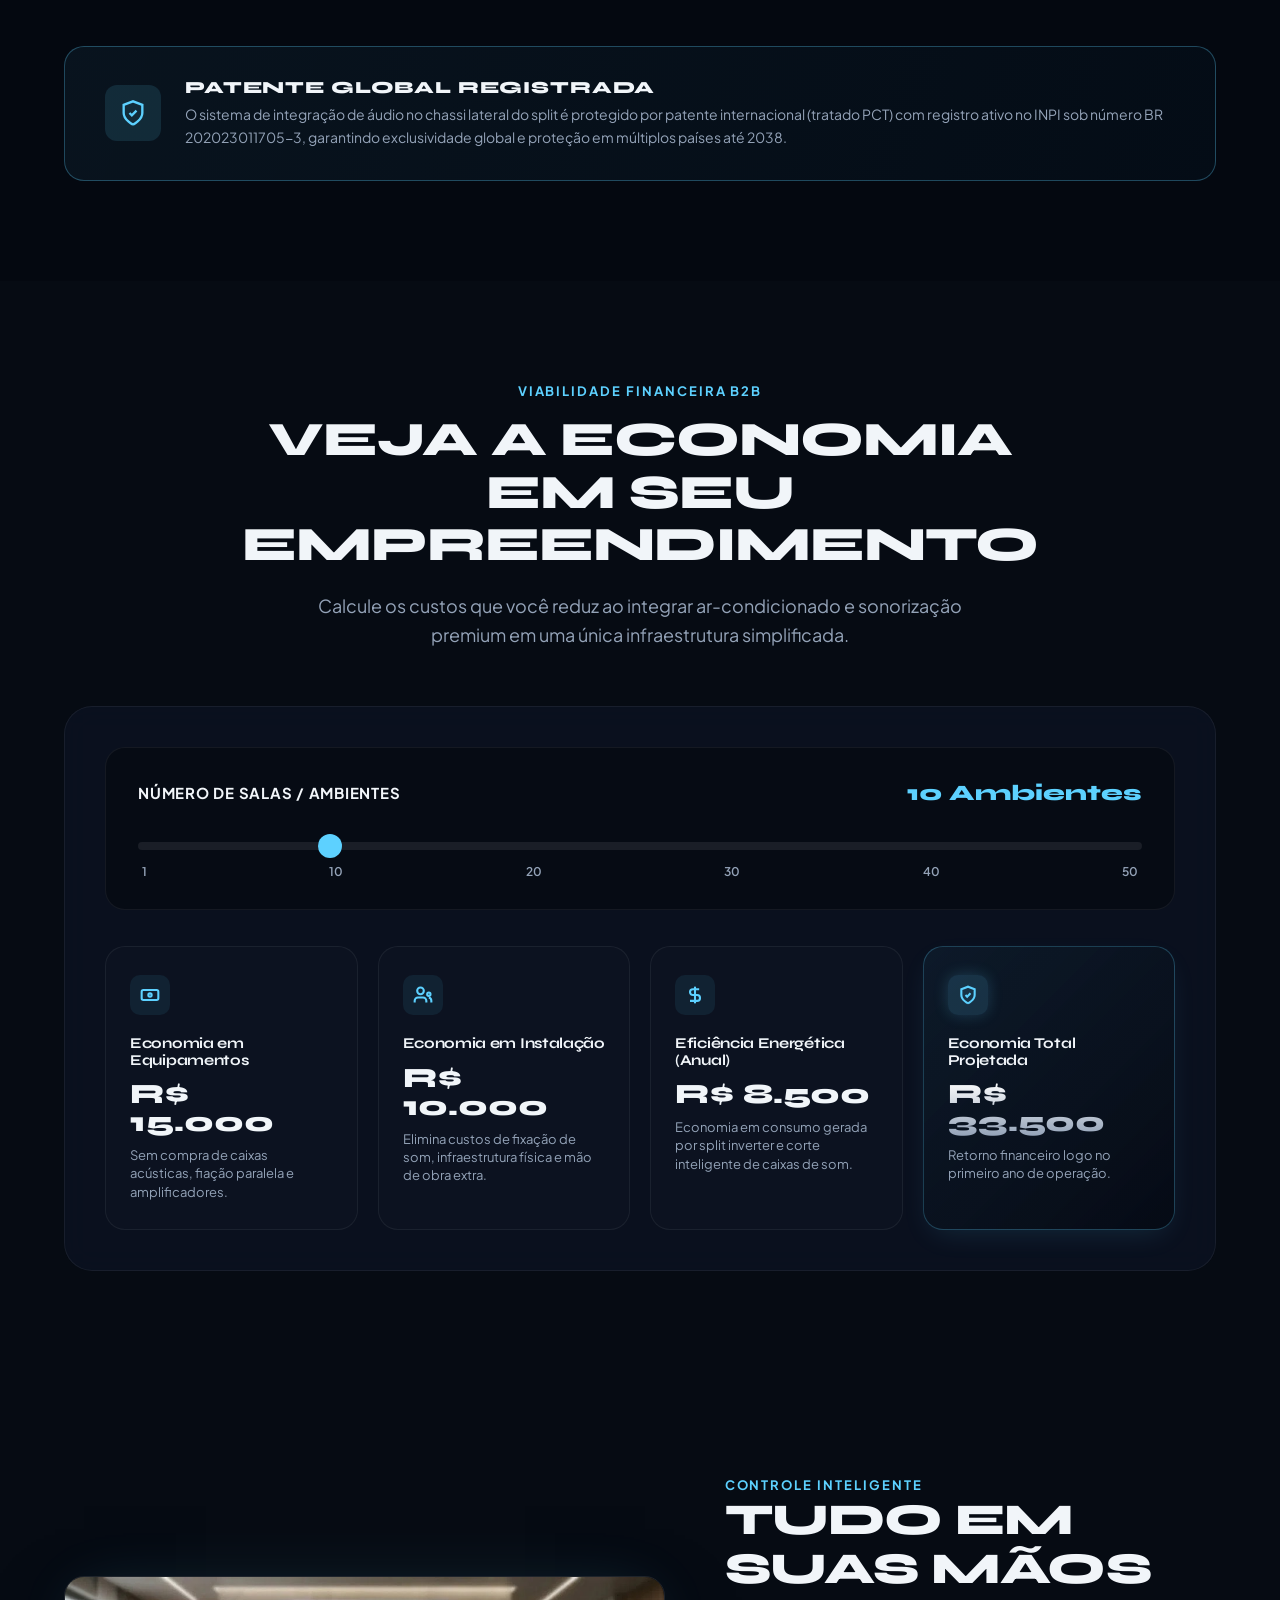
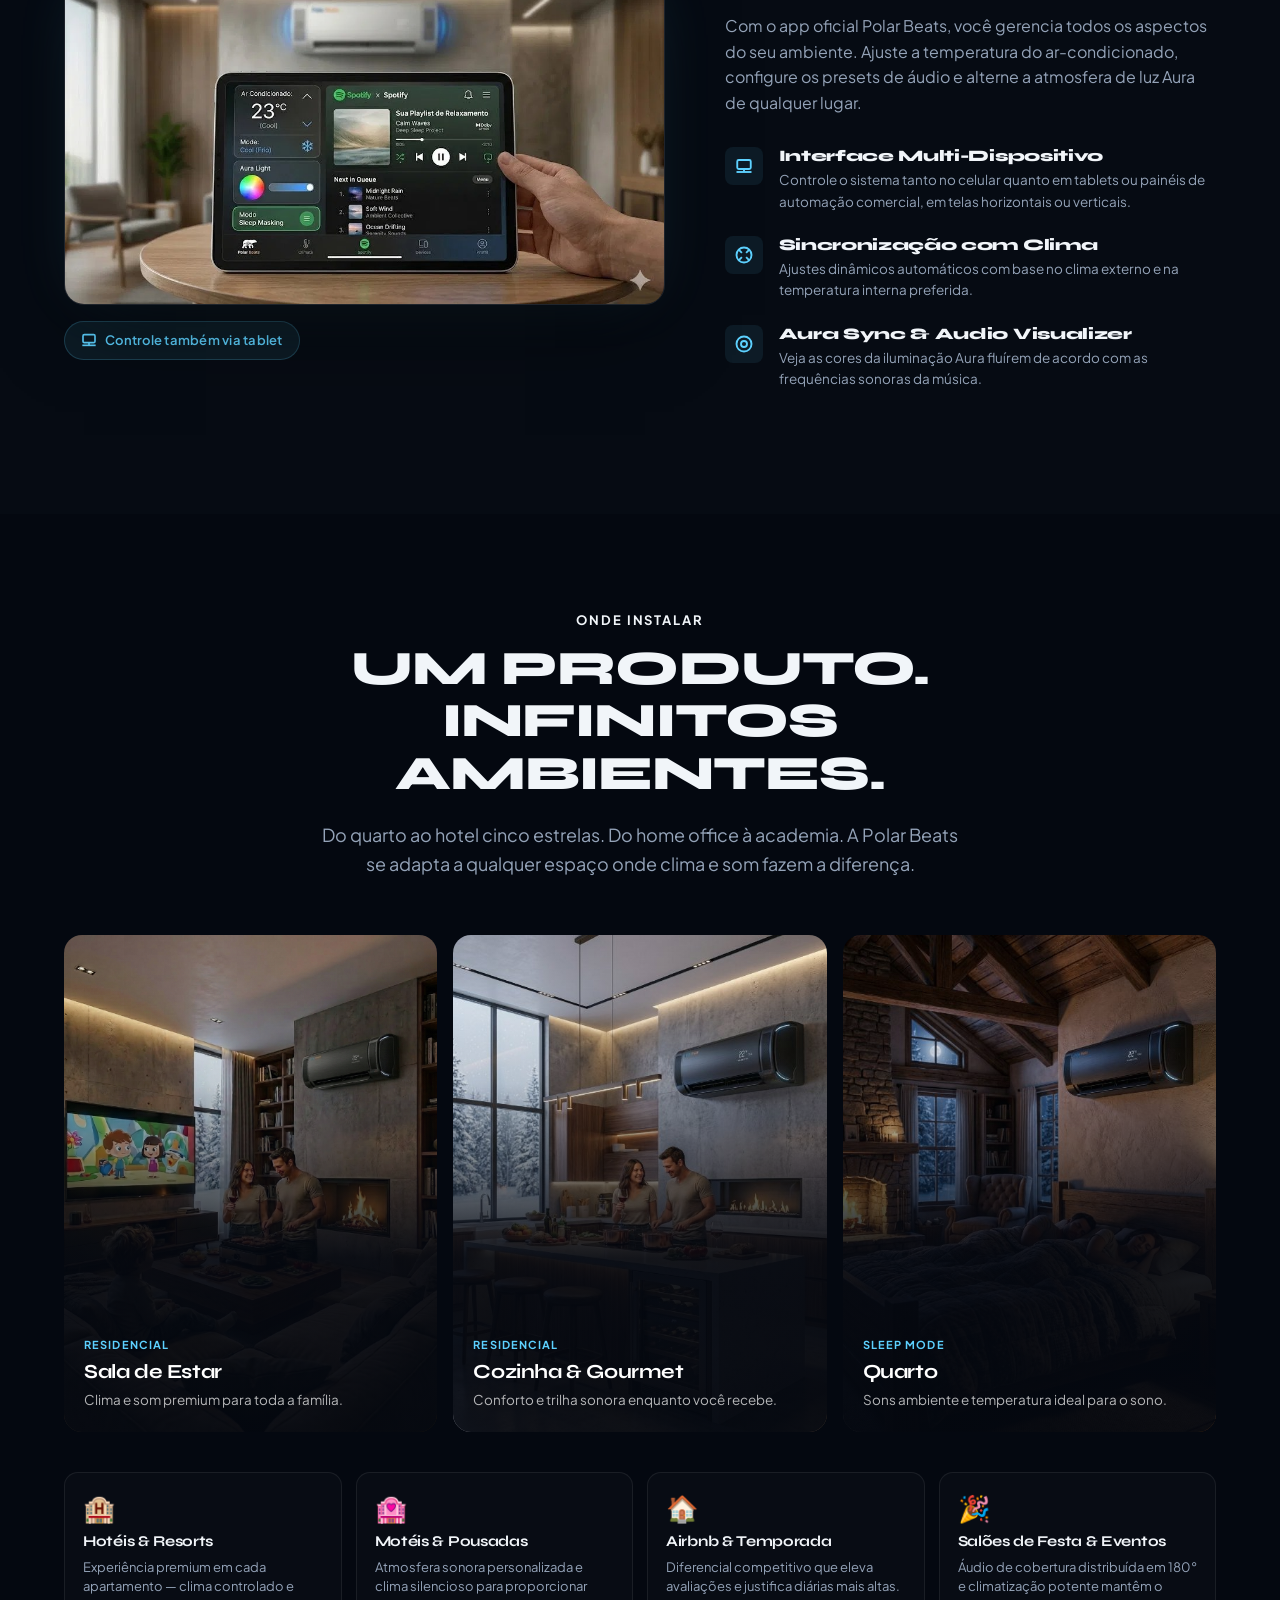
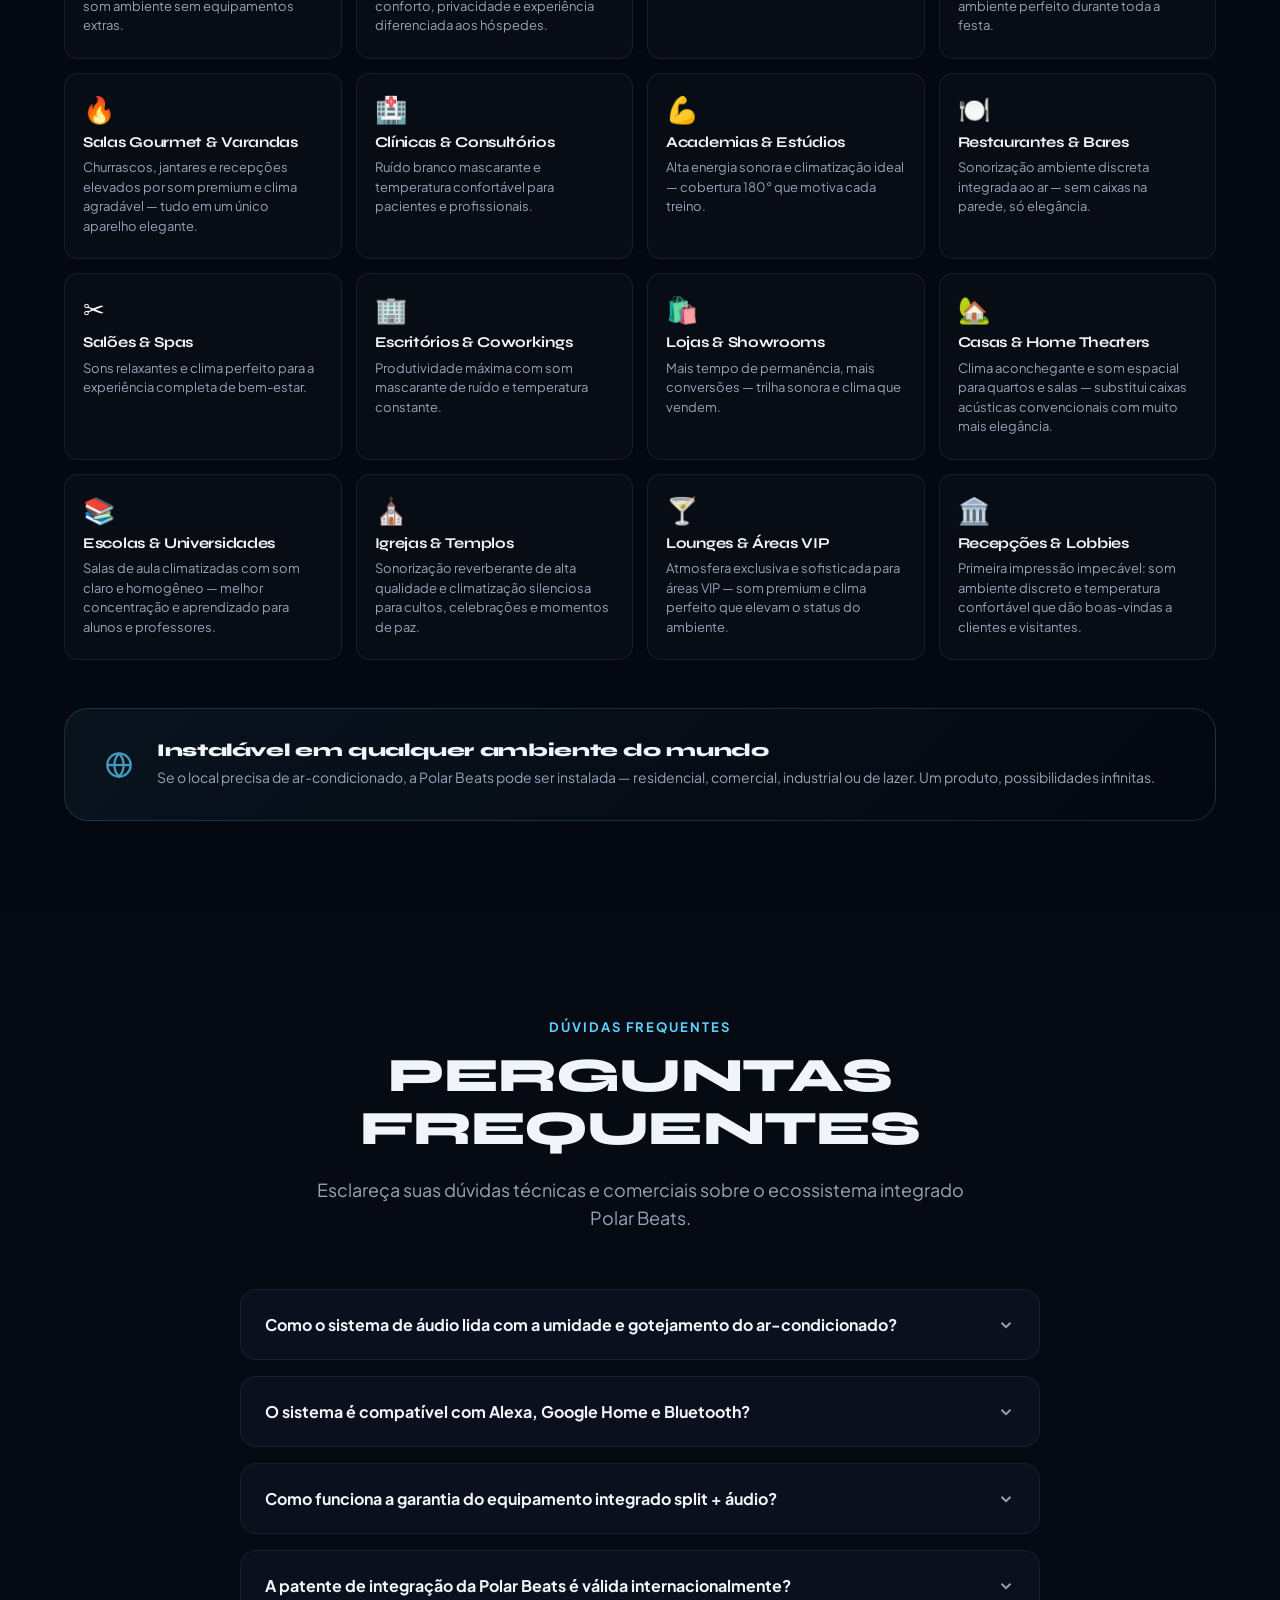
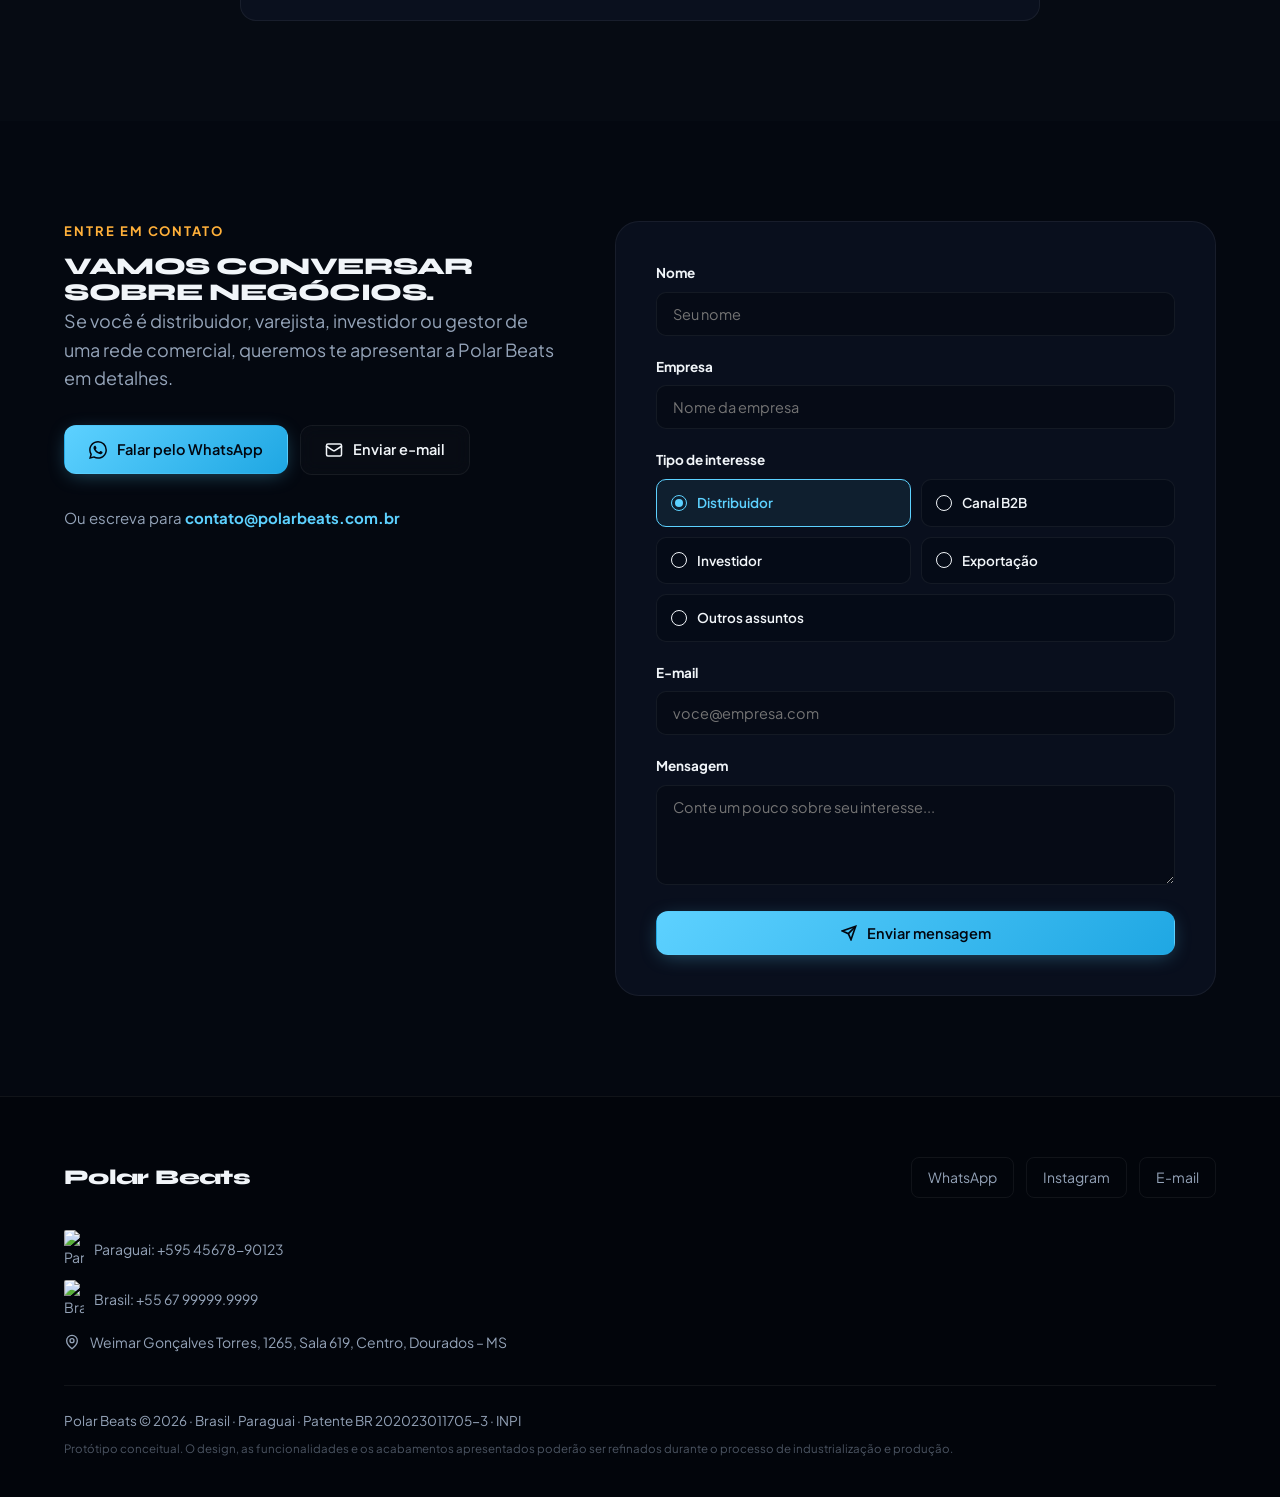
==== commit afa021eb: "Remove bear icon from footer, keep only in navbar" ====
--- a/index.html
+++ b/index.html
@@ -872,7 +872,6 @@
     <div class="wrap">
       <div class="footer-top">
         <a href="#topo" class="logo">
-          <div class="logo-icon"></div>
           Polar Beats
         </a>
         <div class="footer-social">
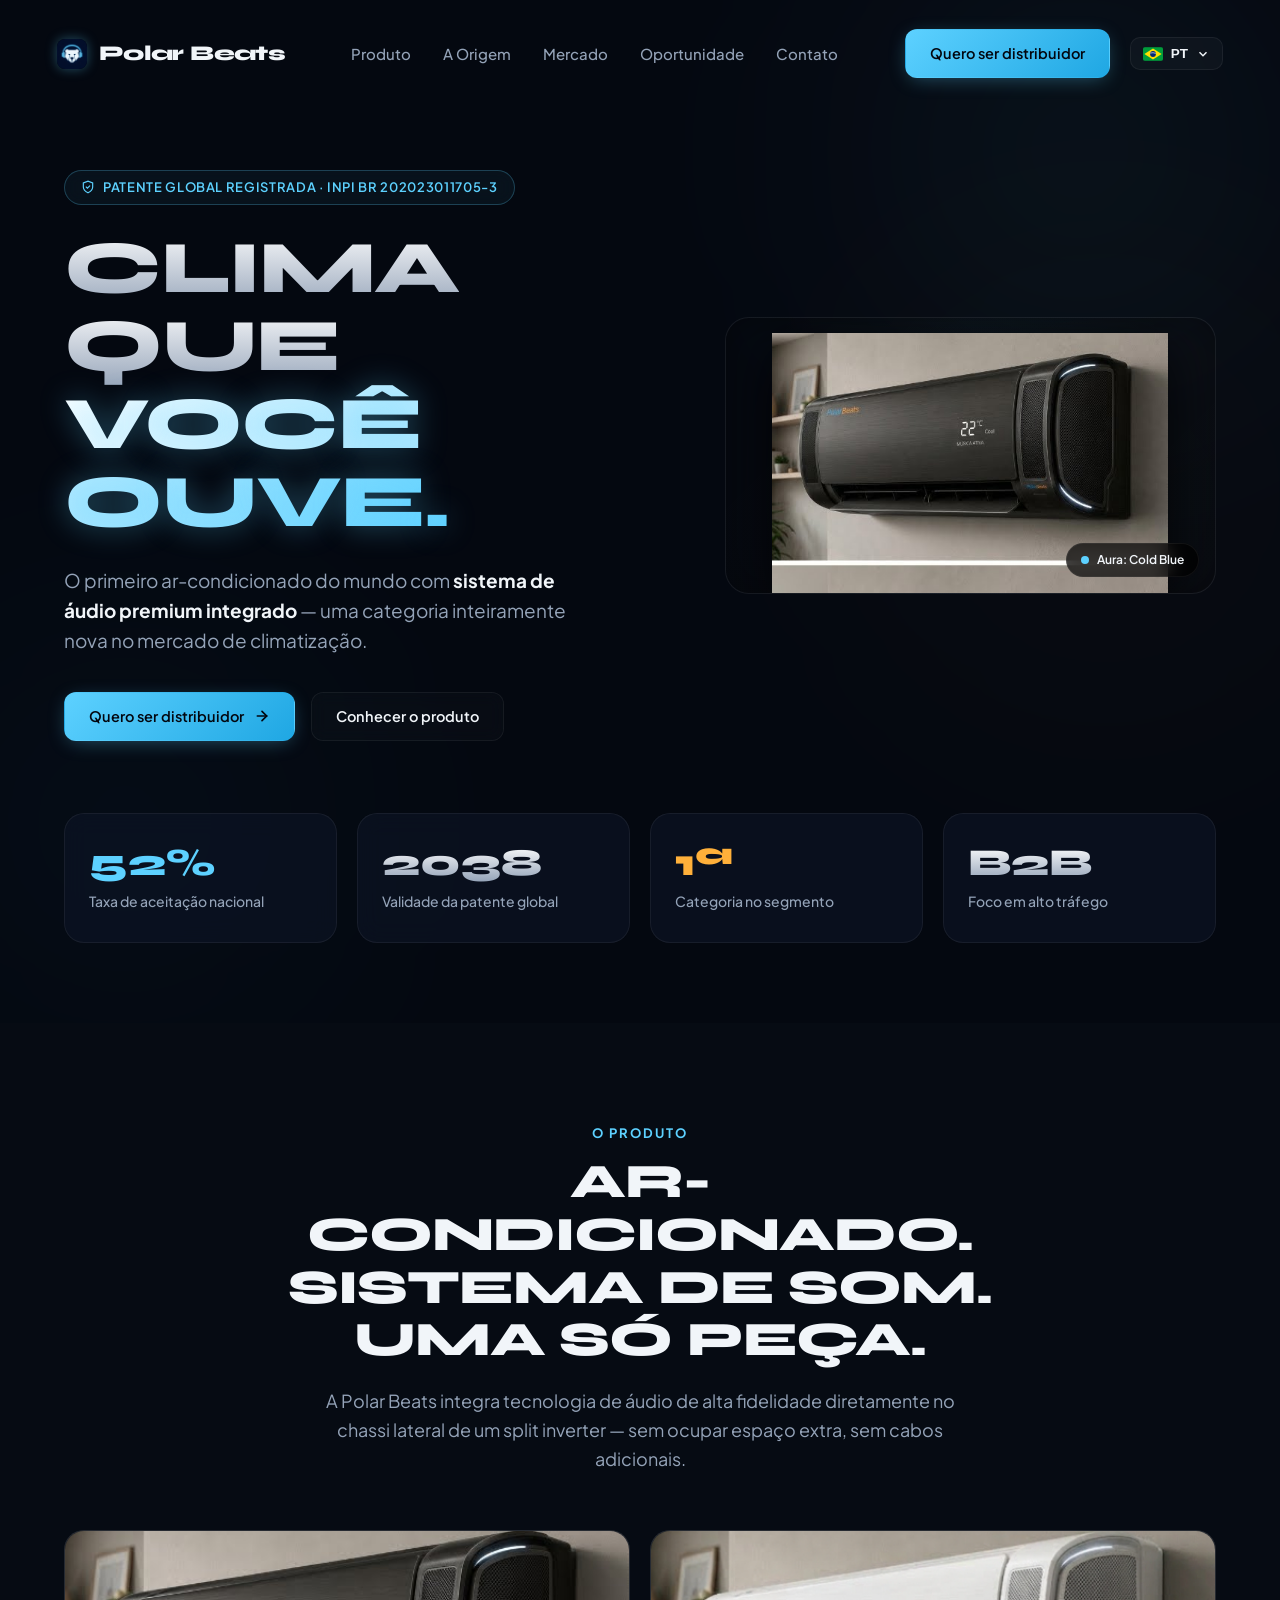
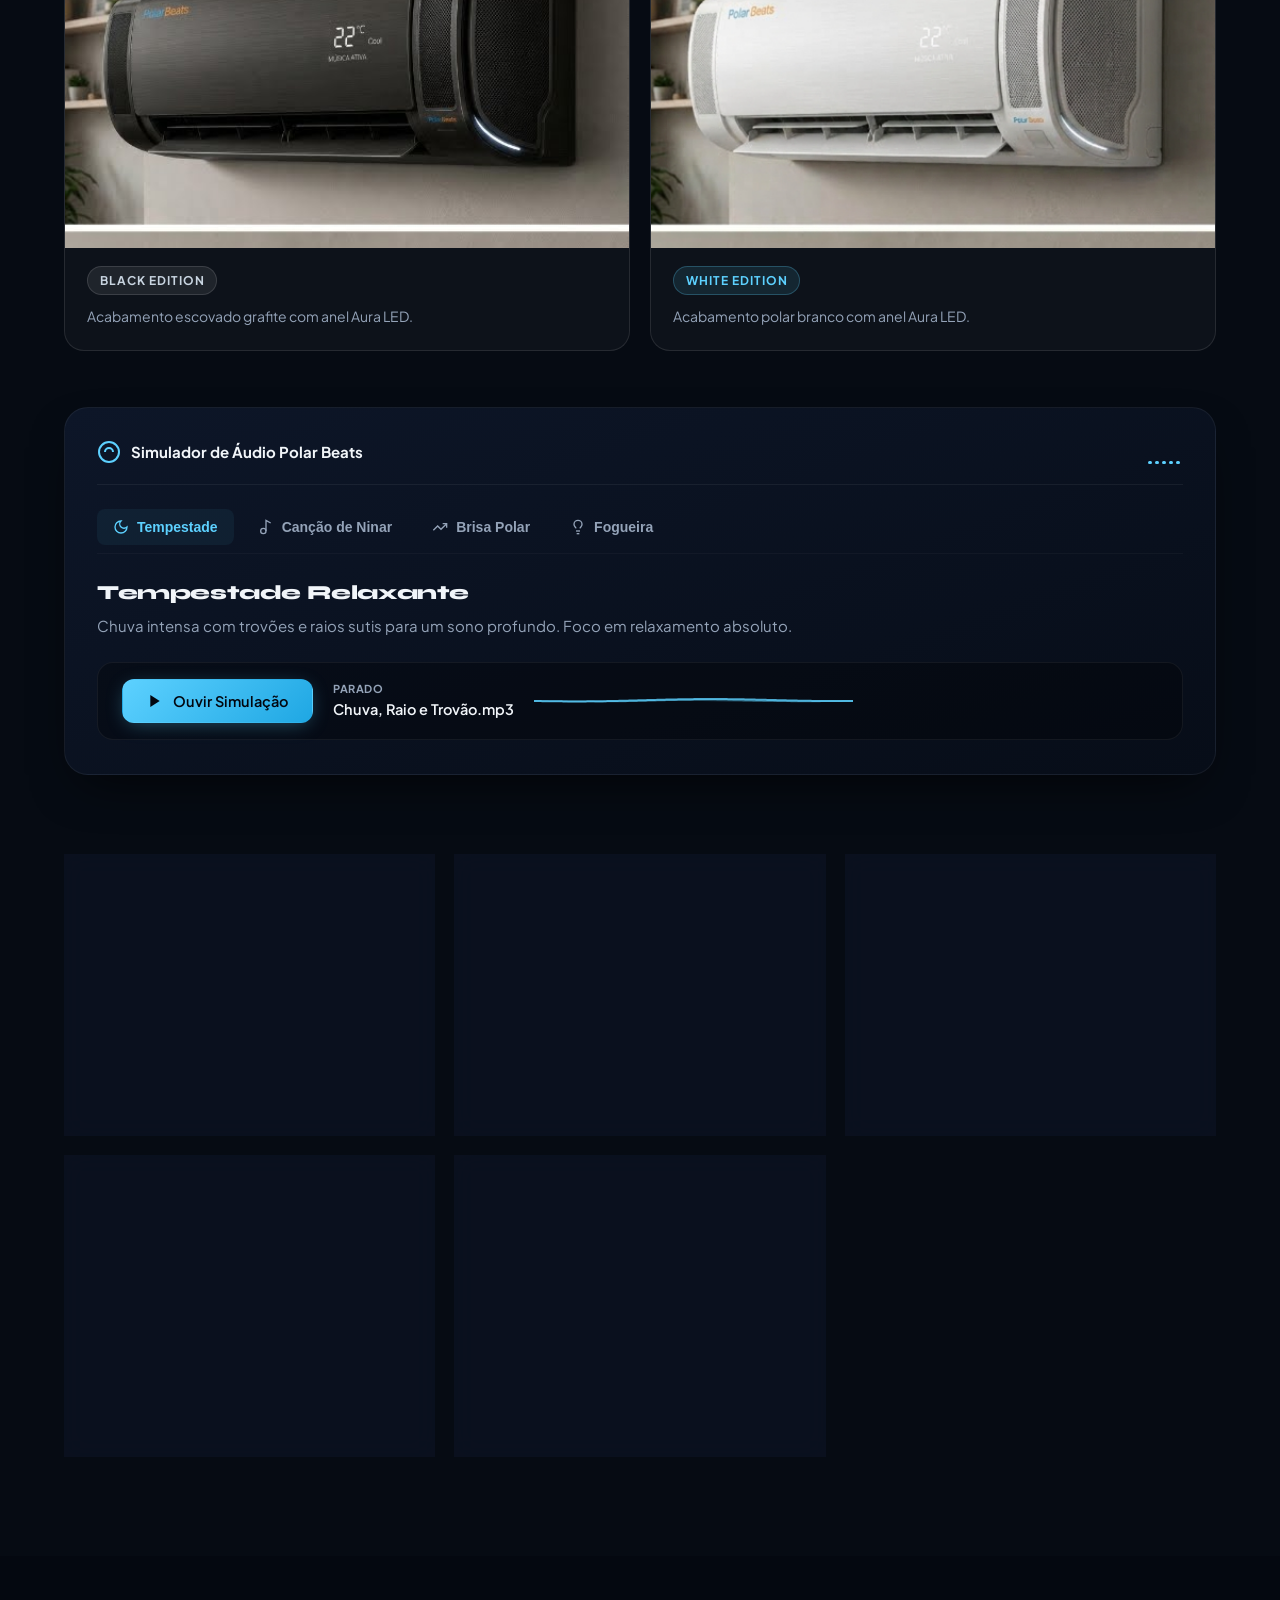
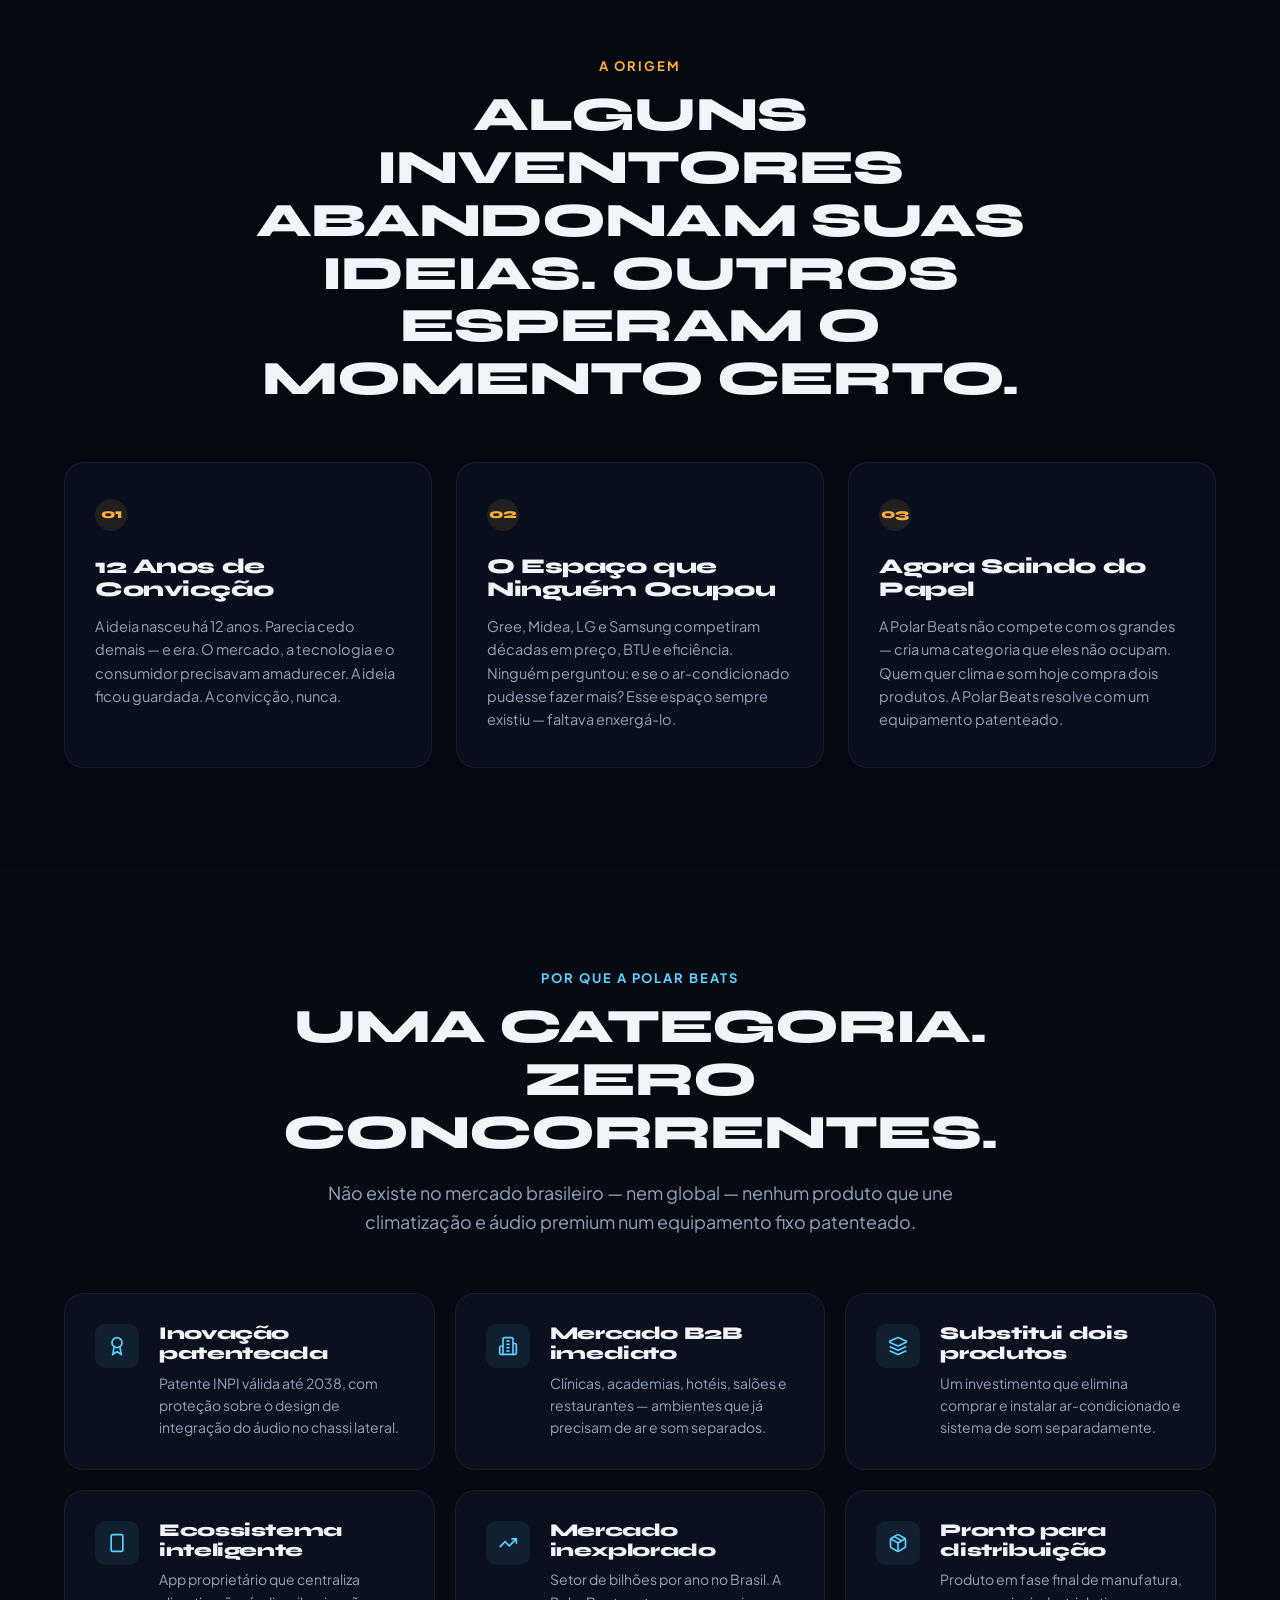
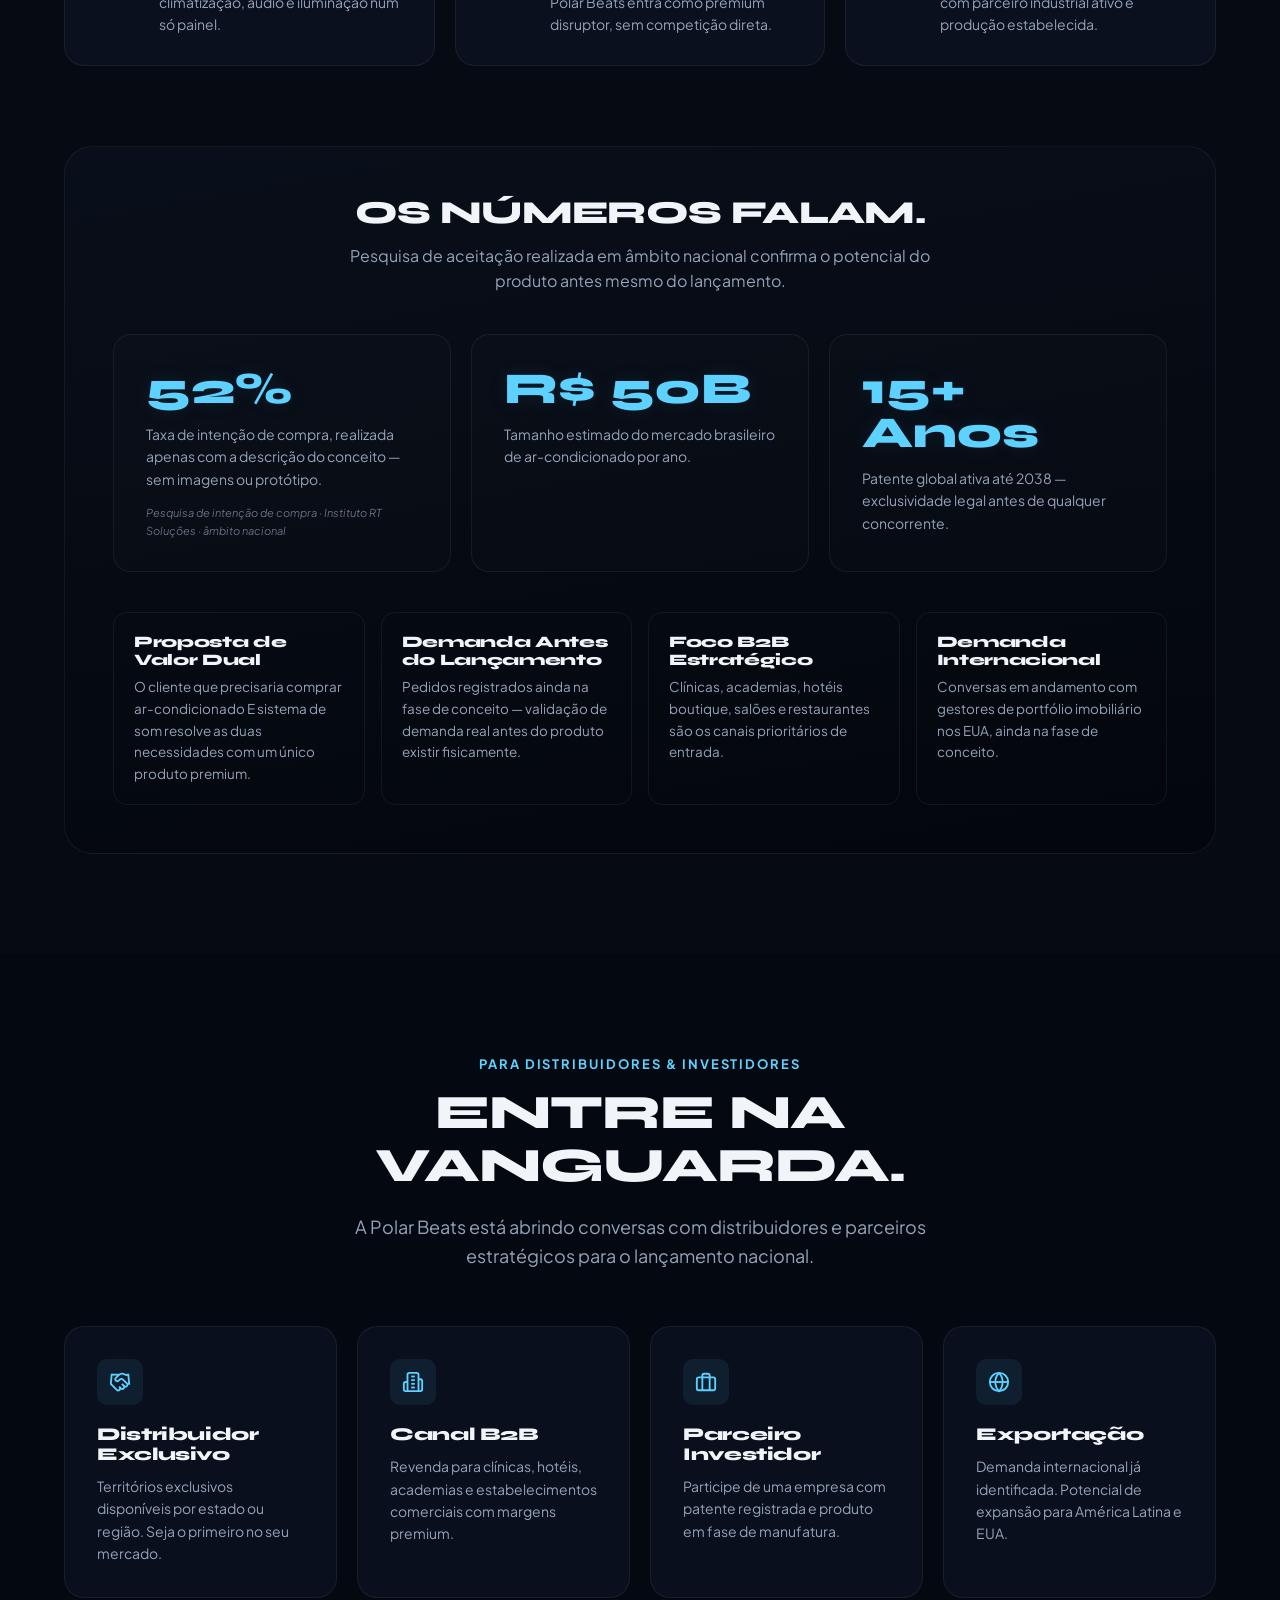
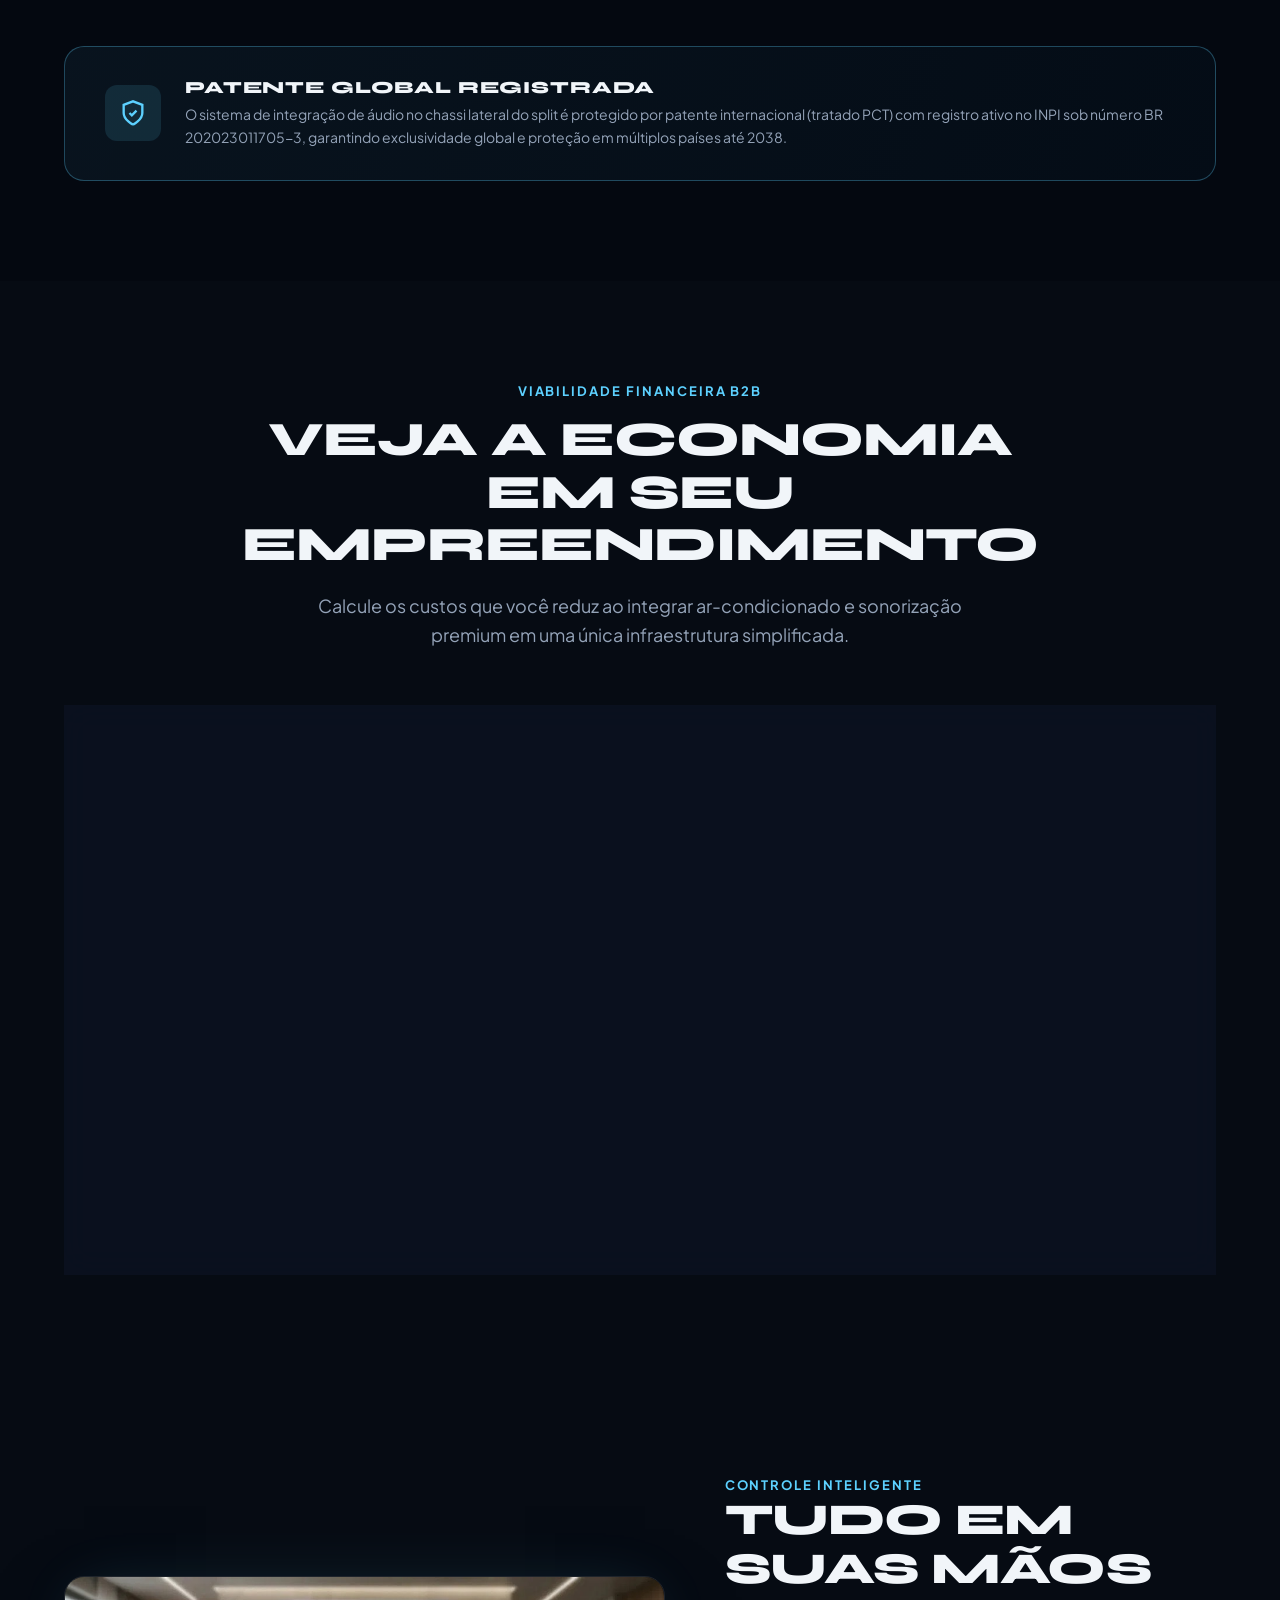
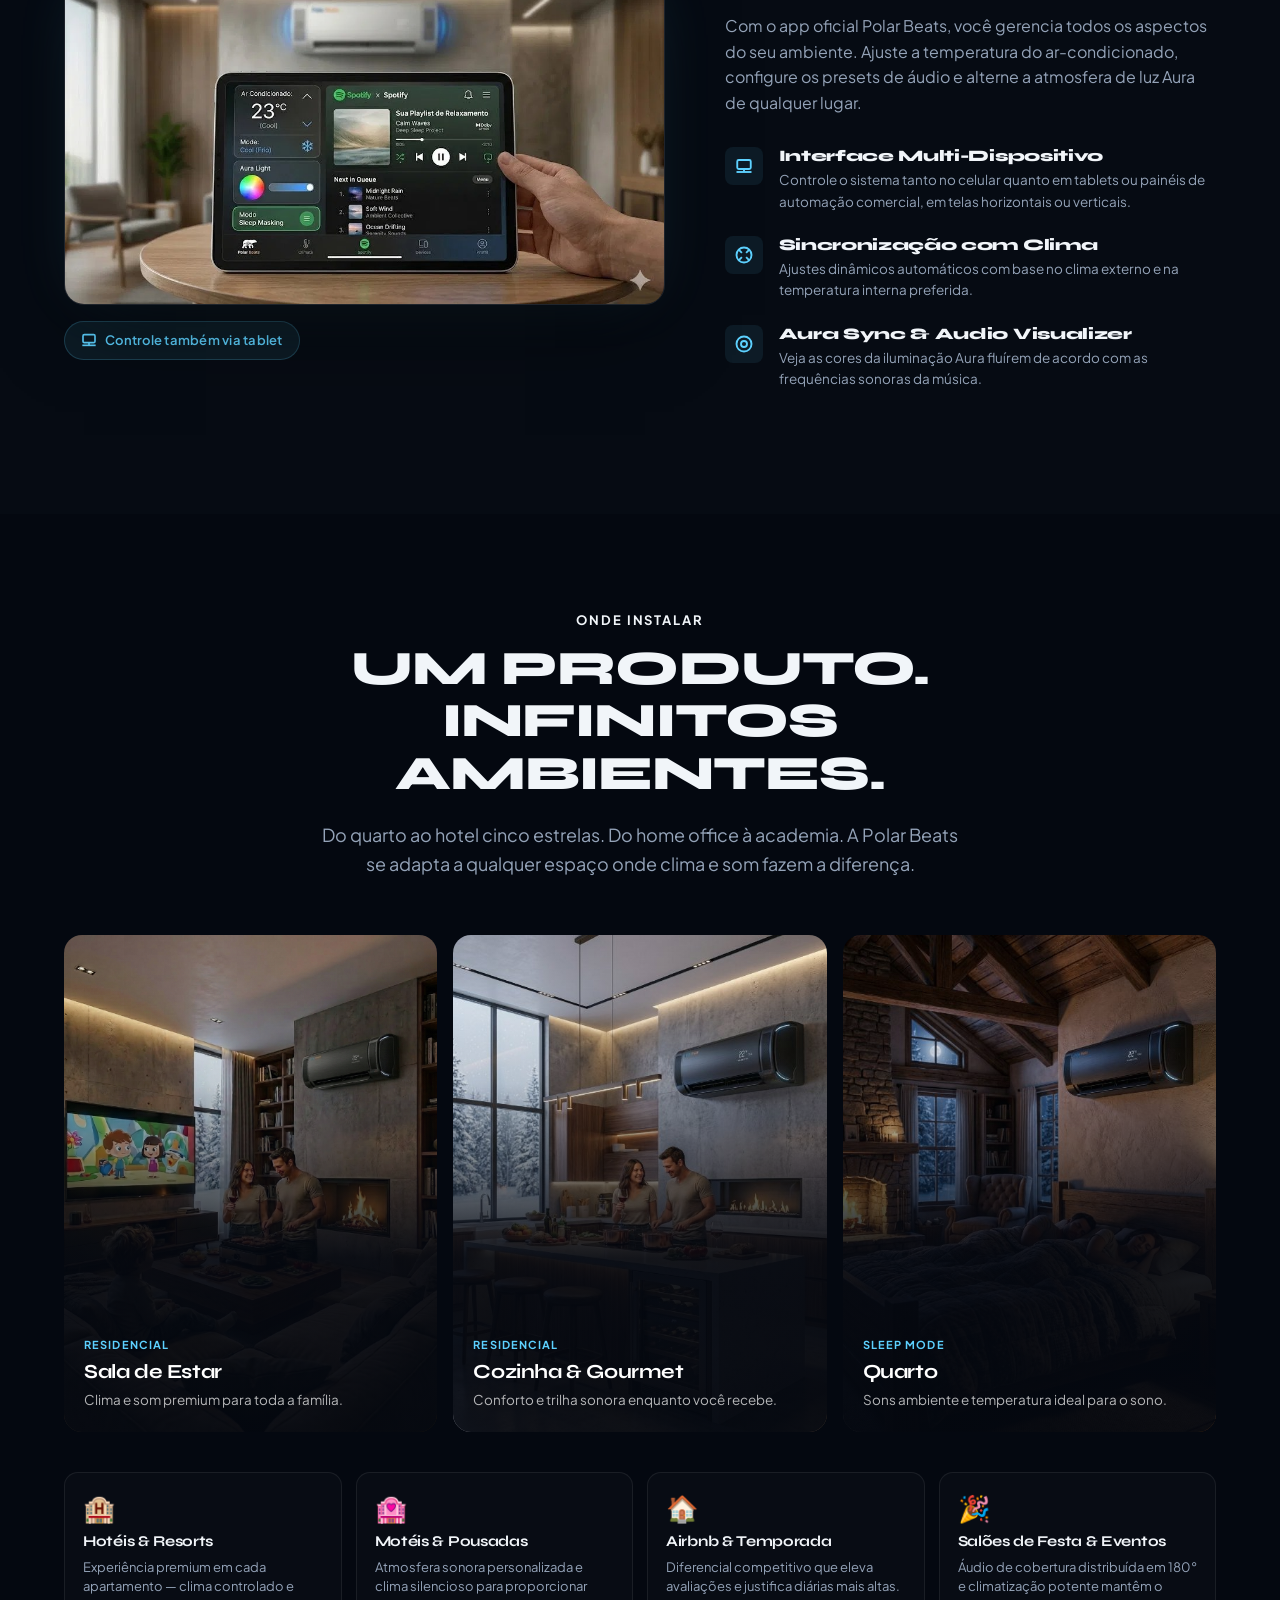
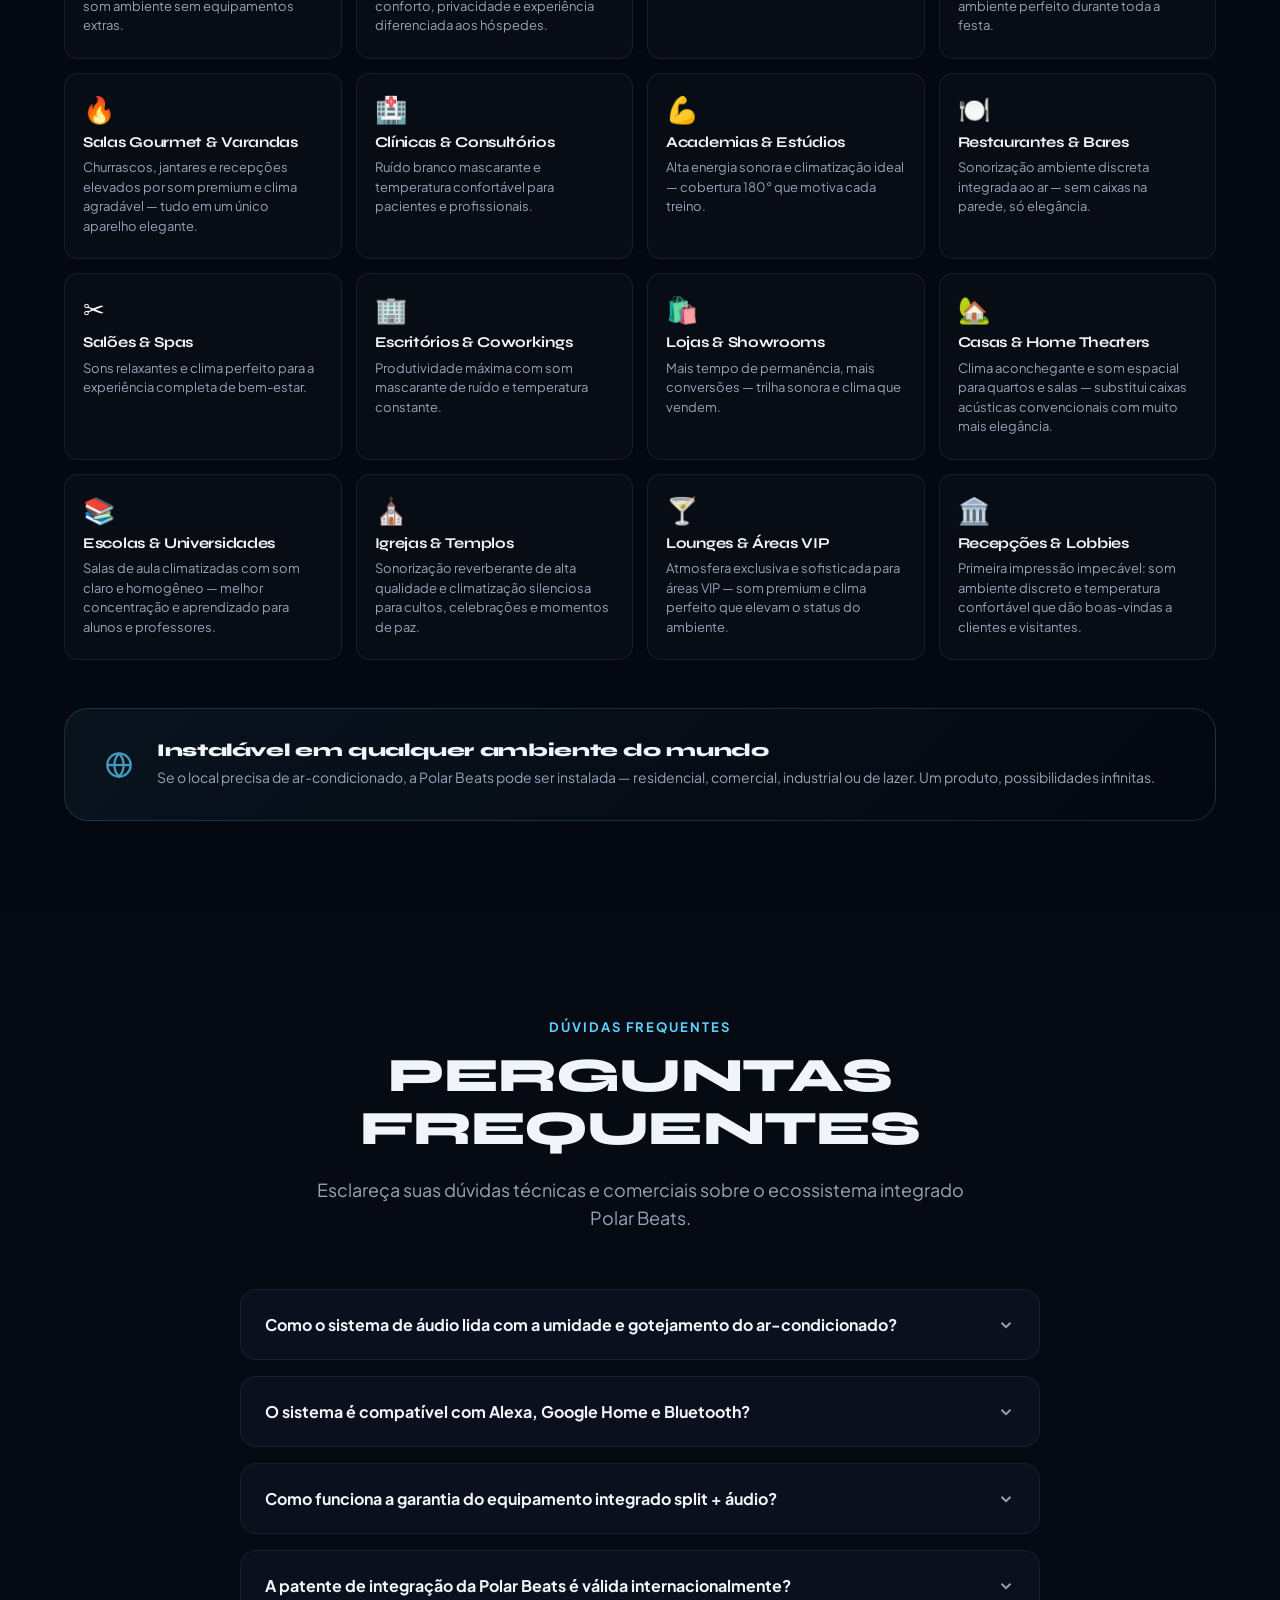
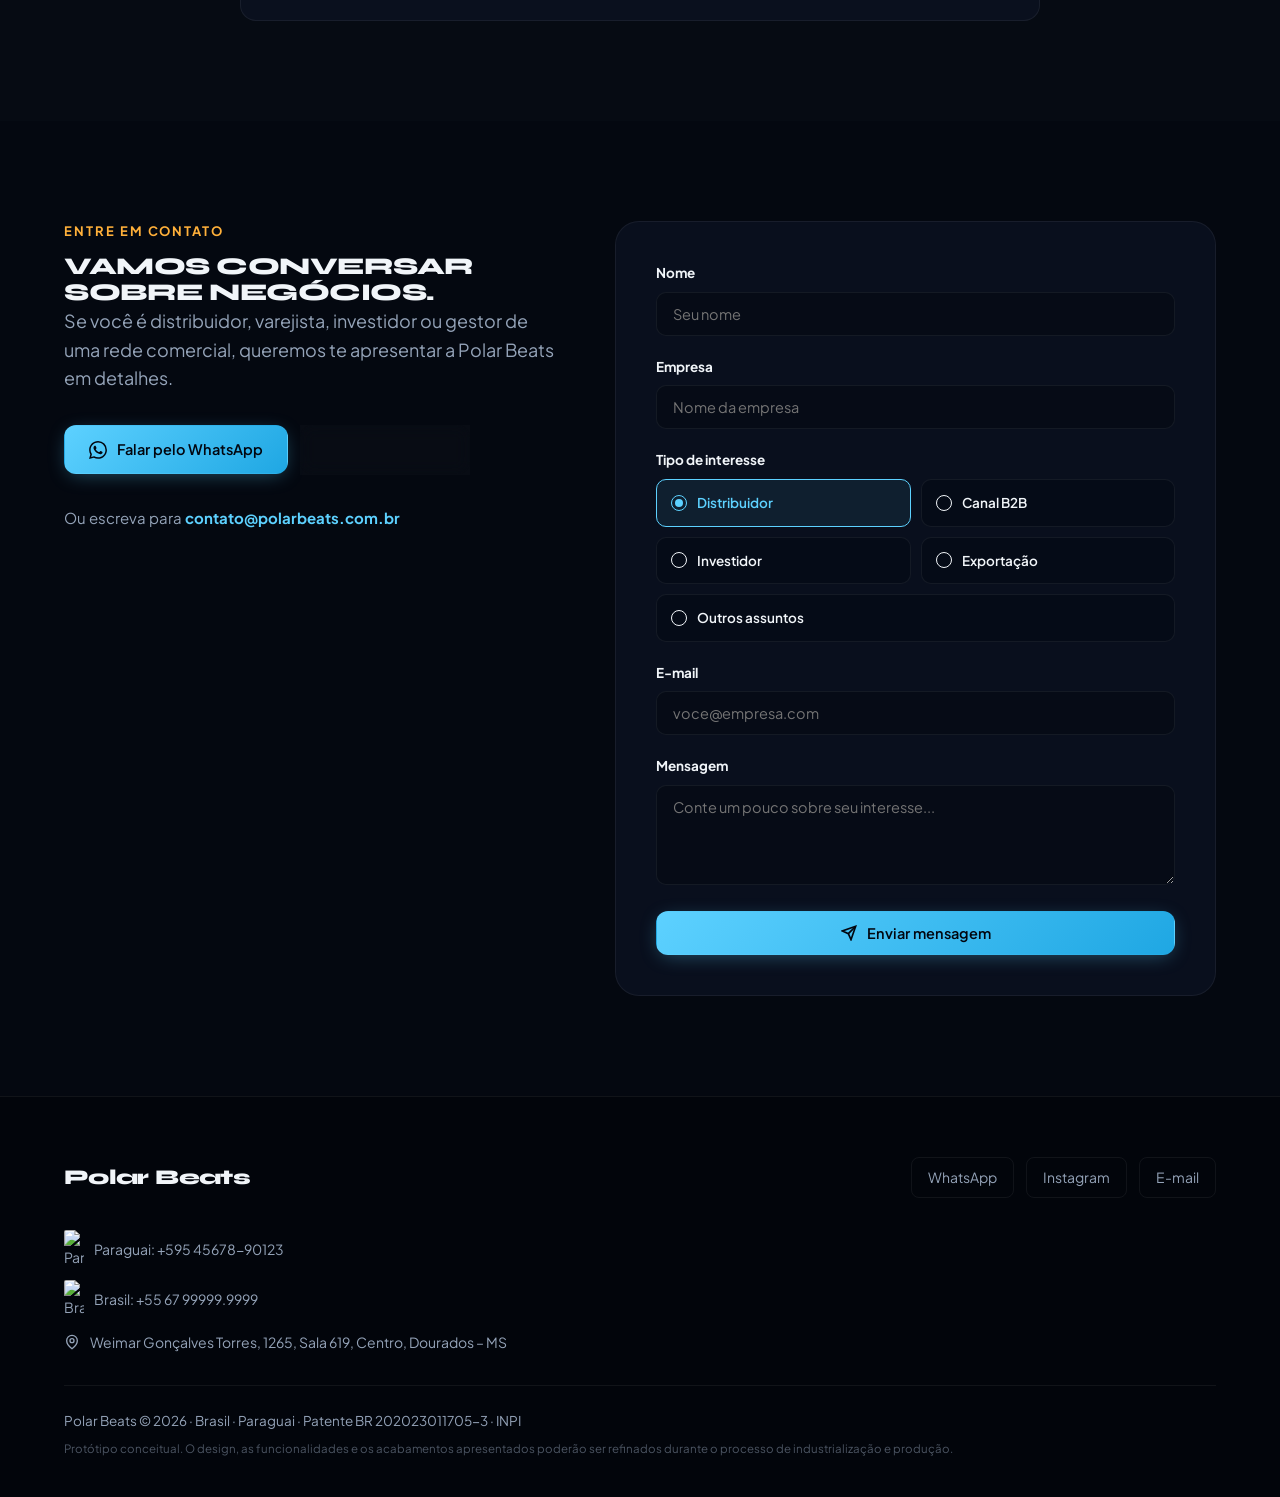
==== commit 013ac4c7: "🚀 Add PWA support (manifest.json, sw.js) and SEO / Schema Markup / OG tags" ====
--- a/index.html
+++ b/index.html
@@ -5,11 +5,123 @@
   <meta name="viewport" content="width=device-width, initial-scale=1.0"/>
   <title>Polar Beats — Clima que você ouve. Som que você sente.</title>
   <meta name="description" content="O primeiro ar-condicionado do mundo com sistema de áudio premium integrado. Patente INPI BR 202023011705-3. Climatização de alta eficiência e som de alta fidelidade."/>
+  <meta name="author" content="Polar Beats"/>
+  <meta name="theme-color" content="#020510"/>
+
+  <!-- Open Graph / WhatsApp / Social Sharing -->
+  <meta property="og:type" content="website"/>
+  <meta property="og:url" content="https://www.polarbeats.com.br/"/>
+  <meta property="og:title" content="Polar Beats — Clima que você ouve. Som que você sente."/>
+  <meta property="og:description" content="O primeiro ar-condicionado do mundo com sistema de áudio premium integrado. Patente global registrada. Uma categoria inteiramente nova no mercado."/>
+  <meta property="og:image" content="https://www.polarbeats.com.br/produto-black.png"/>
+  <meta property="og:image:width" content="1200"/>
+  <meta property="og:image:height" content="630"/>
+  <meta property="og:locale" content="pt_BR"/>
+  <meta property="og:locale:alternate" content="en_US"/>
+  <meta property="og:locale:alternate" content="es_ES"/>
+  <meta property="og:site_name" content="Polar Beats"/>
+
+  <!-- Twitter Card -->
+  <meta name="twitter:card" content="summary_large_image"/>
+  <meta name="twitter:title" content="Polar Beats — Clima que você ouve. Som que você sente."/>
+  <meta name="twitter:description" content="O primeiro ar-condicionado do mundo com sistema de áudio premium integrado."/>
+  <meta name="twitter:image" content="https://www.polarbeats.com.br/produto-black.png"/>
+
+  <!-- Favicon & PWA -->
   <link rel="icon" href="favicon.png"/>
+  <link rel="apple-touch-icon" href="favicon.png"/>
+  <link rel="manifest" href="manifest.json"/>
+
+  <!-- Preload critical fonts for performance -->
   <link rel="preconnect" href="https://fonts.googleapis.com"/>
   <link rel="preconnect" href="https://fonts.gstatic.com" crossorigin/>
+  <link rel="preload" href="https://fonts.googleapis.com/css2?family=Syne:wght@700;800&family=Plus+Jakarta+Sans:wght@400;500;600;700&display=swap" as="style"/>
   <link href="https://fonts.googleapis.com/css2?family=Syne:wght@700;800&family=Plus+Jakarta+Sans:wght@400;500;600;700&display=swap" rel="stylesheet"/>
+
+  <!-- Stylesheet -->
   <link rel="stylesheet" href="style.css"/>
+
+  <!-- Schema.org Structured Data — Organization -->
+  <script type="application/ld+json">
+  {
+    "@context": "https://schema.org",
+    "@type": "Organization",
+    "name": "Polar Beats",
+    "url": "https://www.polarbeats.com.br",
+    "logo": "https://www.polarbeats.com.br/logo.png",
+    "description": "O primeiro ar-condicionado do mundo com sistema de áudio premium integrado.",
+    "email": "contato@polarbeats.com.br",
+    "address": {
+      "@type": "PostalAddress",
+      "streetAddress": "Weimar Gonçalves Torres, 1265, Sala 619",
+      "addressLocality": "Dourados",
+      "addressRegion": "MS",
+      "addressCountry": "BR"
+    },
+    "sameAs": [
+      "https://instagram.com/polarbeatsoficial"
+    ]
+  }
+  </script>
+
+  <!-- Schema.org — Product -->
+  <script type="application/ld+json">
+  {
+    "@context": "https://schema.org",
+    "@type": "Product",
+    "name": "Polar Beats — Ar-condicionado com Áudio Premium",
+    "description": "Split inverter de alta eficiência com sistema de áudio de alta fidelidade integrado ao chassi lateral. Patente INPI BR 202023011705-3.",
+    "brand": {
+      "@type": "Brand",
+      "name": "Polar Beats"
+    },
+    "image": "https://www.polarbeats.com.br/produto-black.png",
+    "category": "Climatização & Áudio",
+    "award": "Patente INPI BR 202023011705-3"
+  }
+  </script>
+
+  <!-- Schema.org — FAQPage -->
+  <script type="application/ld+json">
+  {
+    "@context": "https://schema.org",
+    "@type": "FAQPage",
+    "mainEntity": [
+      {
+        "@type": "Question",
+        "name": "Como o sistema de áudio lida com a umidade e gotejamento do ar-condicionado?",
+        "acceptedAnswer": {
+          "@type": "Answer",
+          "text": "Desenvolvemos e patenteamos uma blindagem hidrofóbica e isolamento acústico no chassi lateral do ar-condicionado. A condensação de água do split é drenada por uma calha isolada totalmente separada do compartimento dos drivers de áudio, garantindo segurança elétrica e durabilidade de mais de 15 anos sem desgaste."
+        }
+      },
+      {
+        "@type": "Question",
+        "name": "O sistema é compatível com Alexa, Google Home e Bluetooth?",
+        "acceptedAnswer": {
+          "@type": "Answer",
+          "text": "Sim! A placa de áudio interna do Polar Beats possui conectividade Bluetooth 5.2 de latência ultra-baixa e Wi-Fi integrado. Ela se conecta perfeitamente a dispositivos de voz, além de aceitar streaming direto via Spotify Connect e Apple AirPlay."
+        }
+      },
+      {
+        "@type": "Question",
+        "name": "Como funciona a garantia do equipamento integrado split + áudio?",
+        "acceptedAnswer": {
+          "@type": "Answer",
+          "text": "Oferecemos garantia de 3 anos para o sistema completo e 10 anos para o compressor inverter. A assistência técnica é unificada com parceiros de distribuição credenciados."
+        }
+      },
+      {
+        "@type": "Question",
+        "name": "A patente de integração da Polar Beats é válida internacionalmente?",
+        "acceptedAnswer": {
+          "@type": "Answer",
+          "text": "Nossa patente principal está registrada no INPI com validade até 2038 e possui proteção internacional sob o tratado PCT, assegurando prioridade de direitos em múltiplos mercados."
+        }
+      }
+    ]
+  }
+  </script>
 </head>
 <body>
 
@@ -904,5 +1016,13 @@
   </footer>
 
   <script src="app.js"></script>
+  <script>
+    // Register Service Worker for PWA
+    if ('serviceWorker' in navigator) {
+      window.addEventListener('load', () => {
+        navigator.serviceWorker.register('/sw.js').catch(() => {});
+      });
+    }
+  </script>
 </body>
 </html>
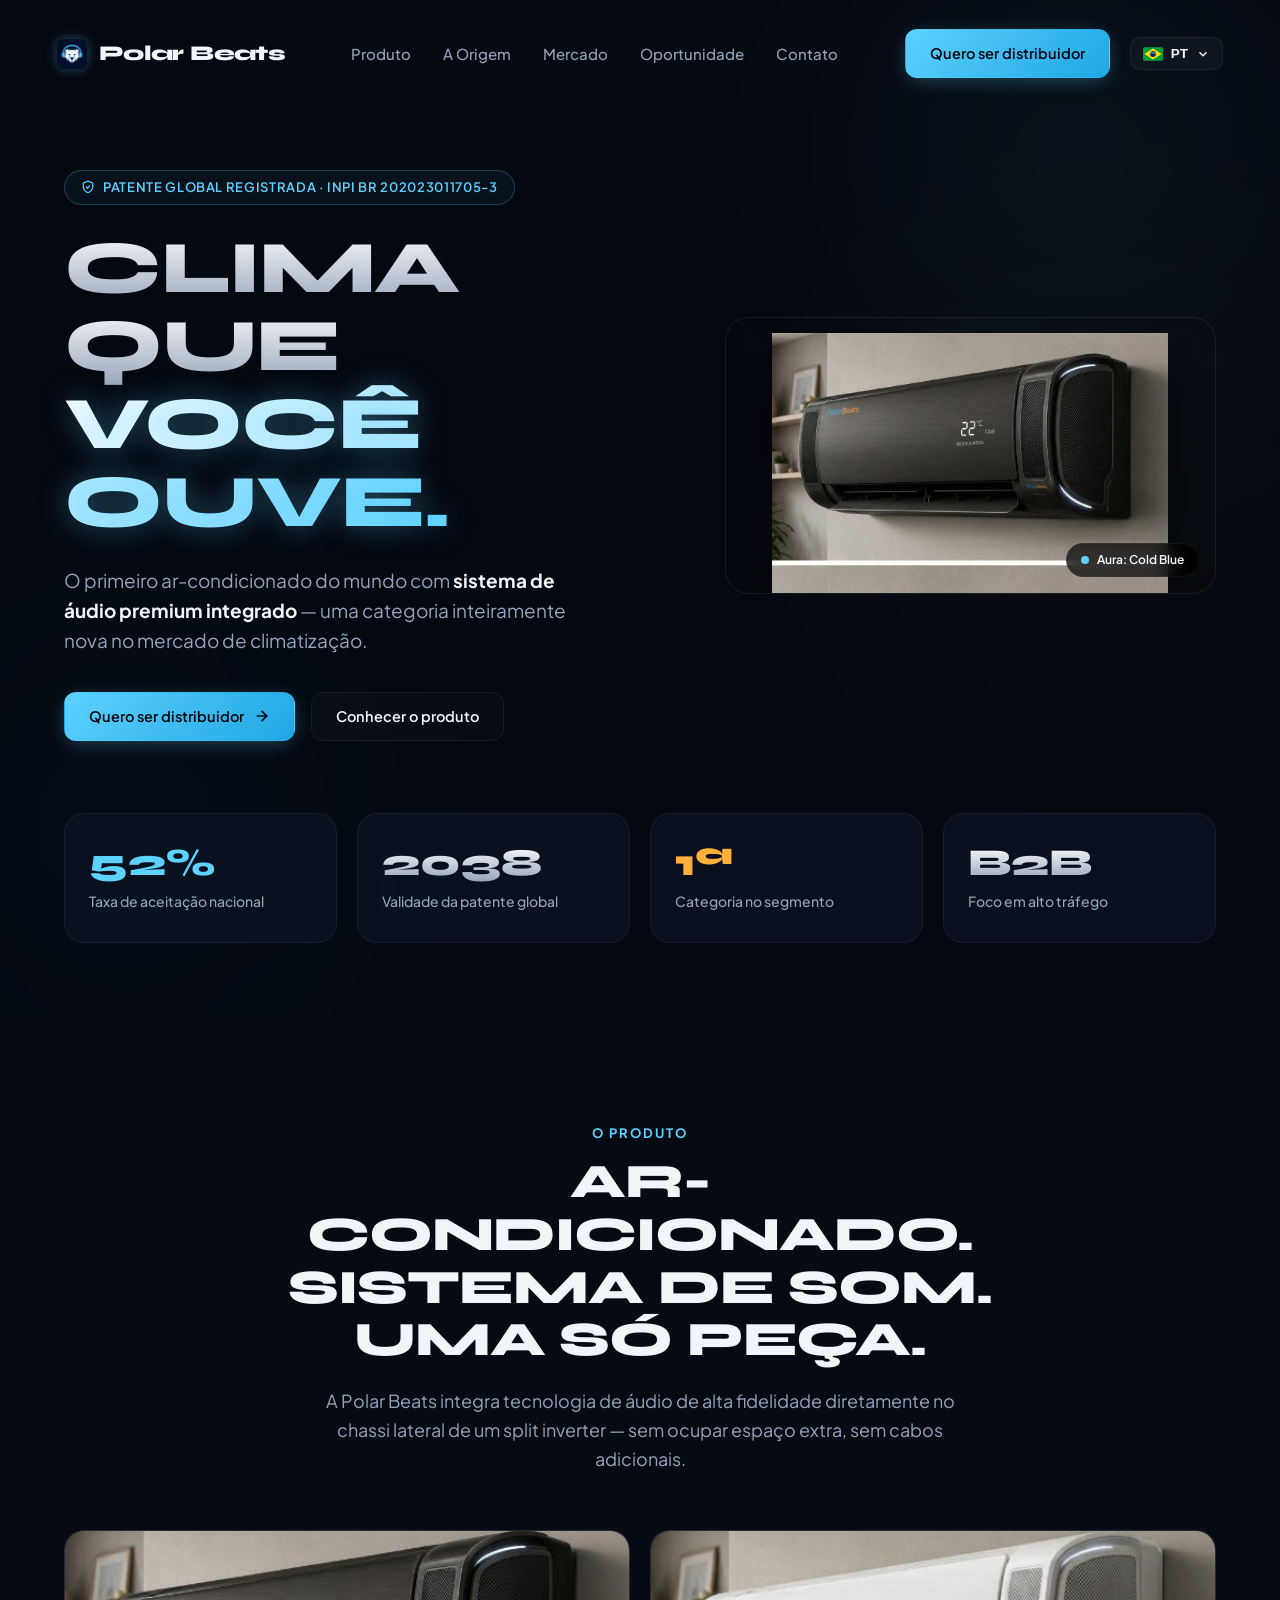
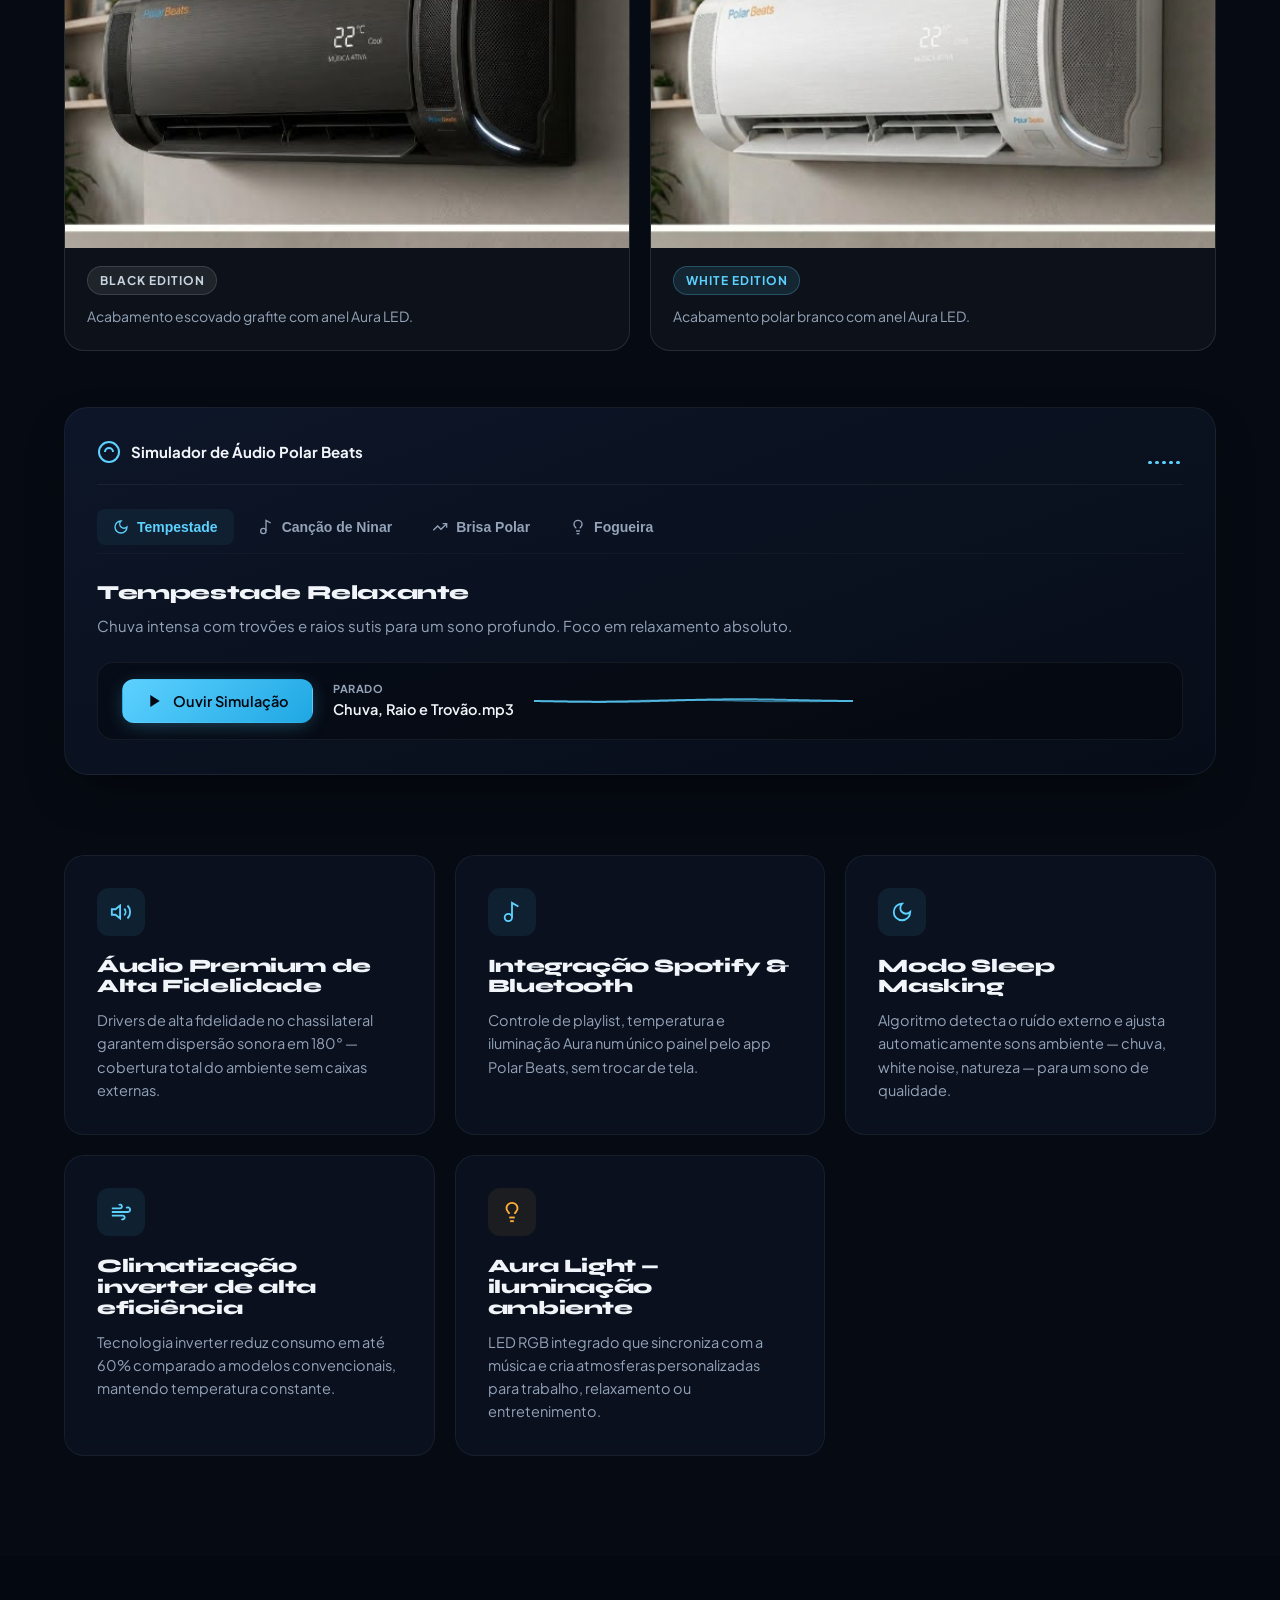
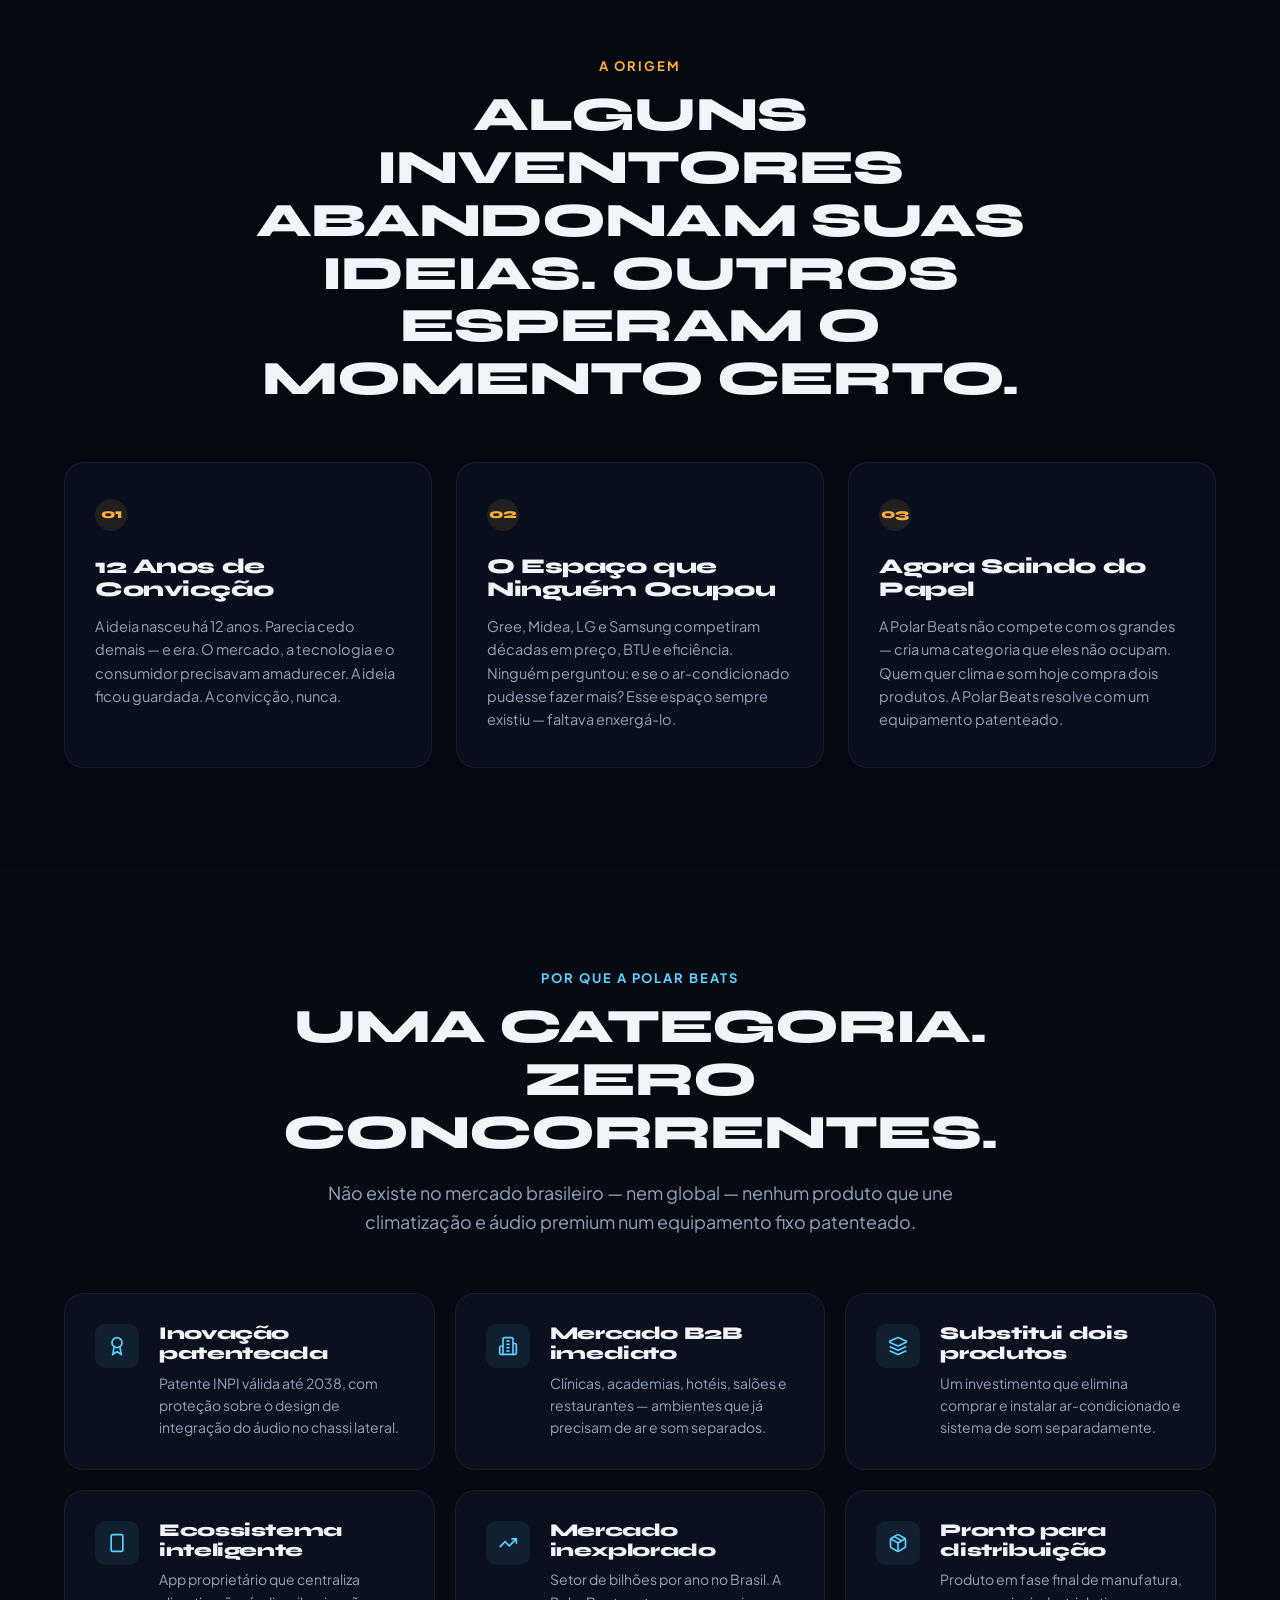
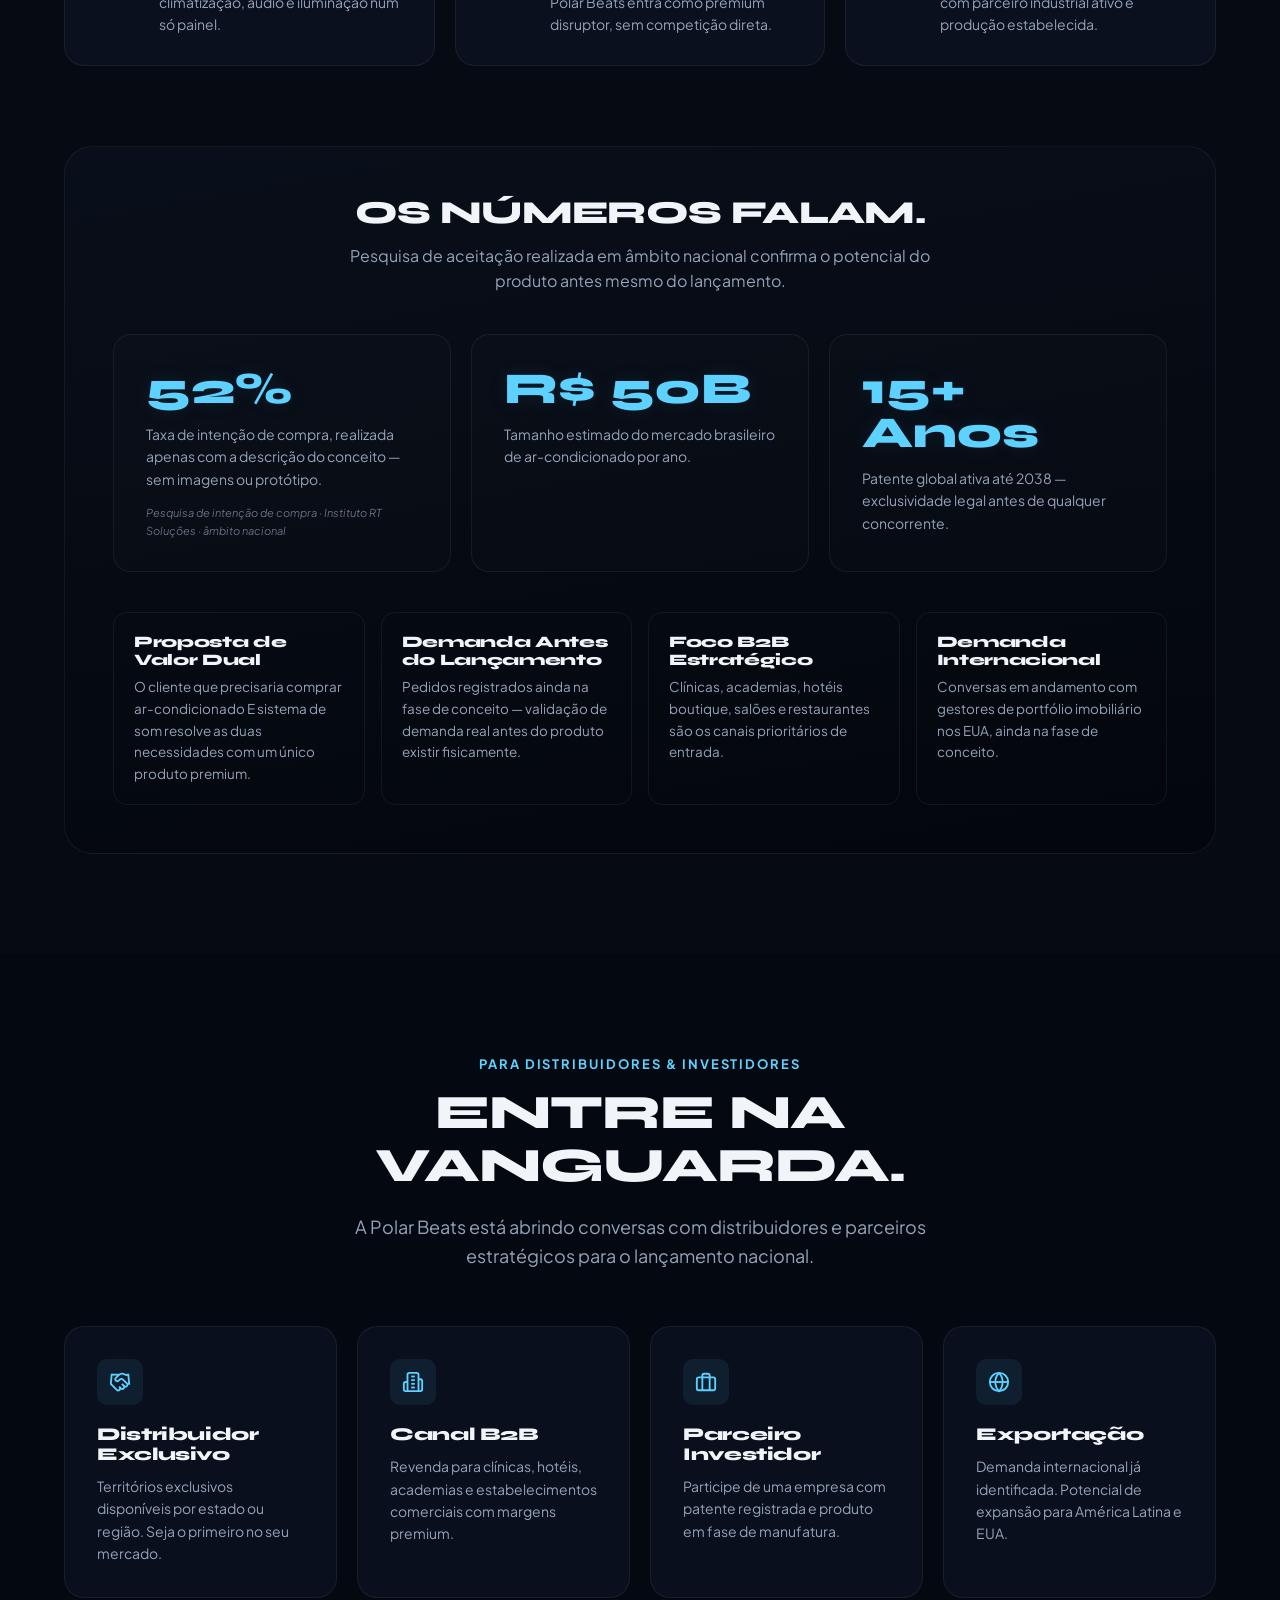
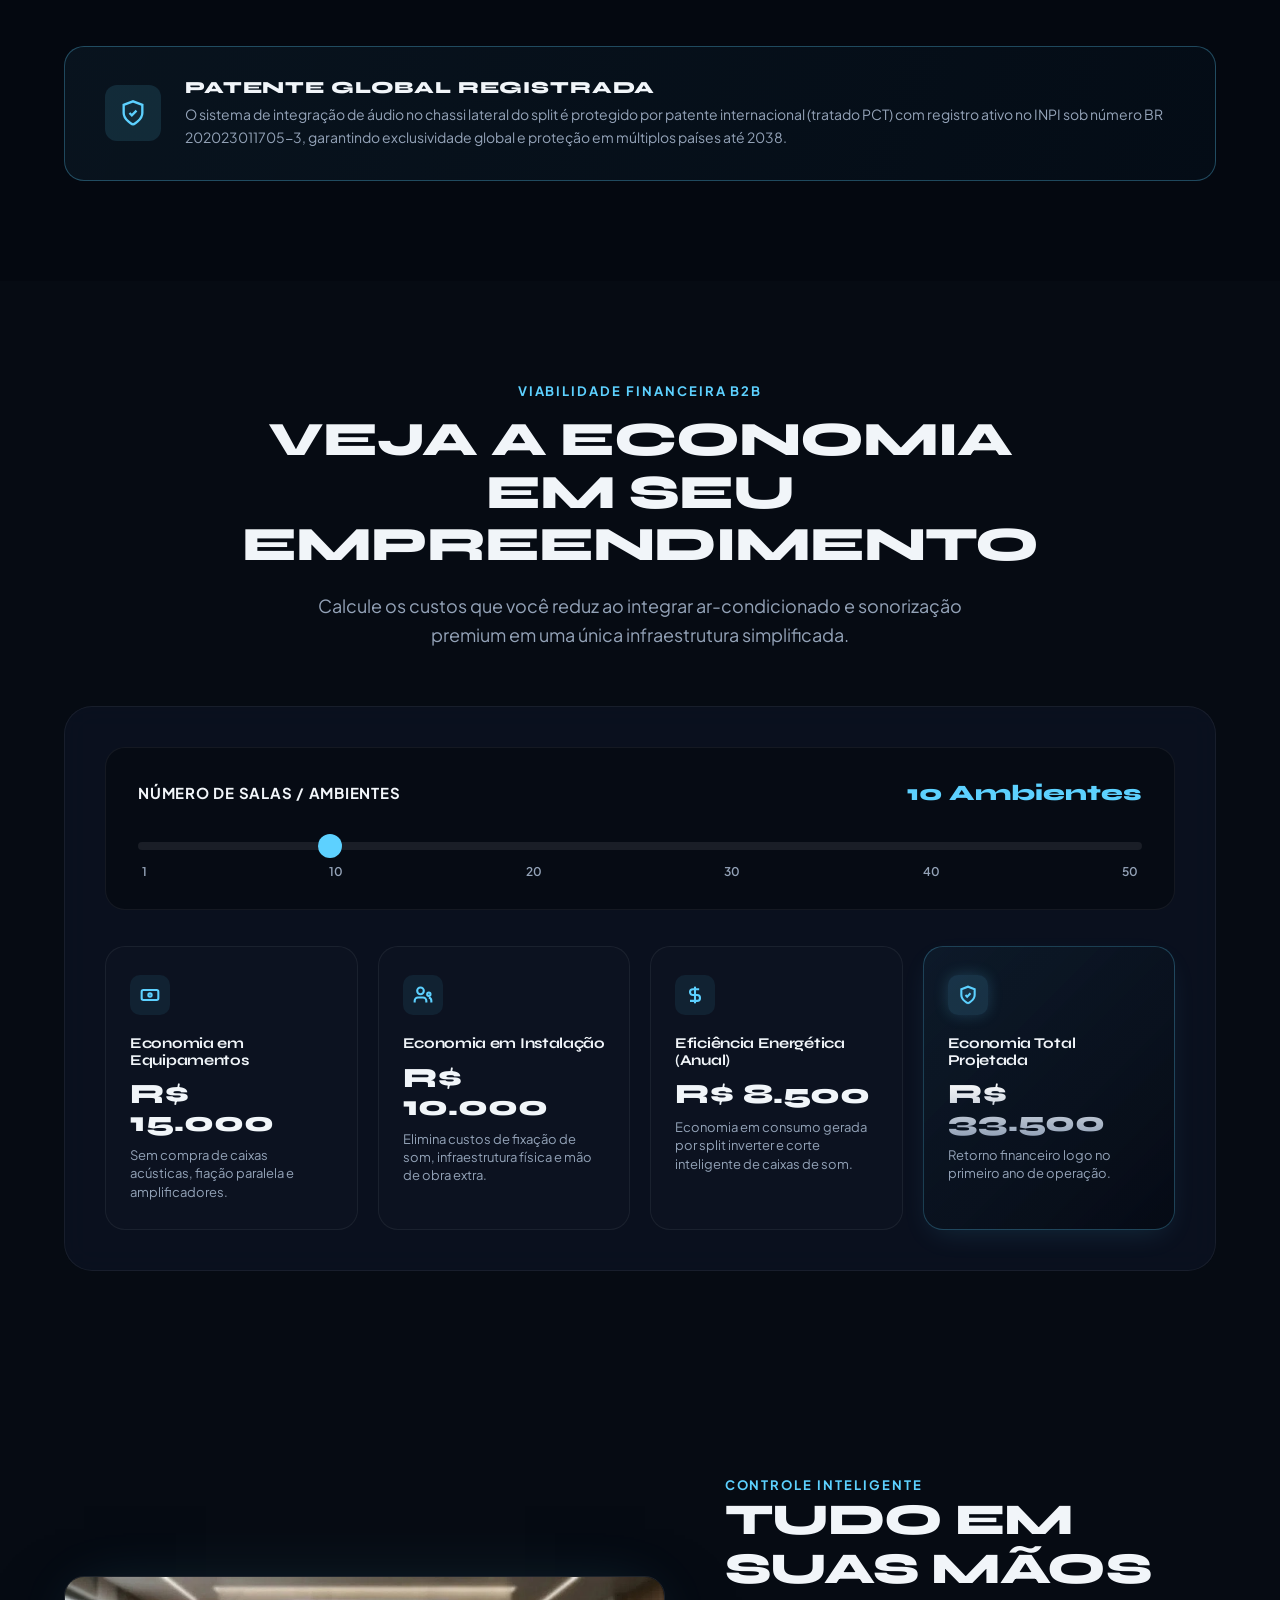
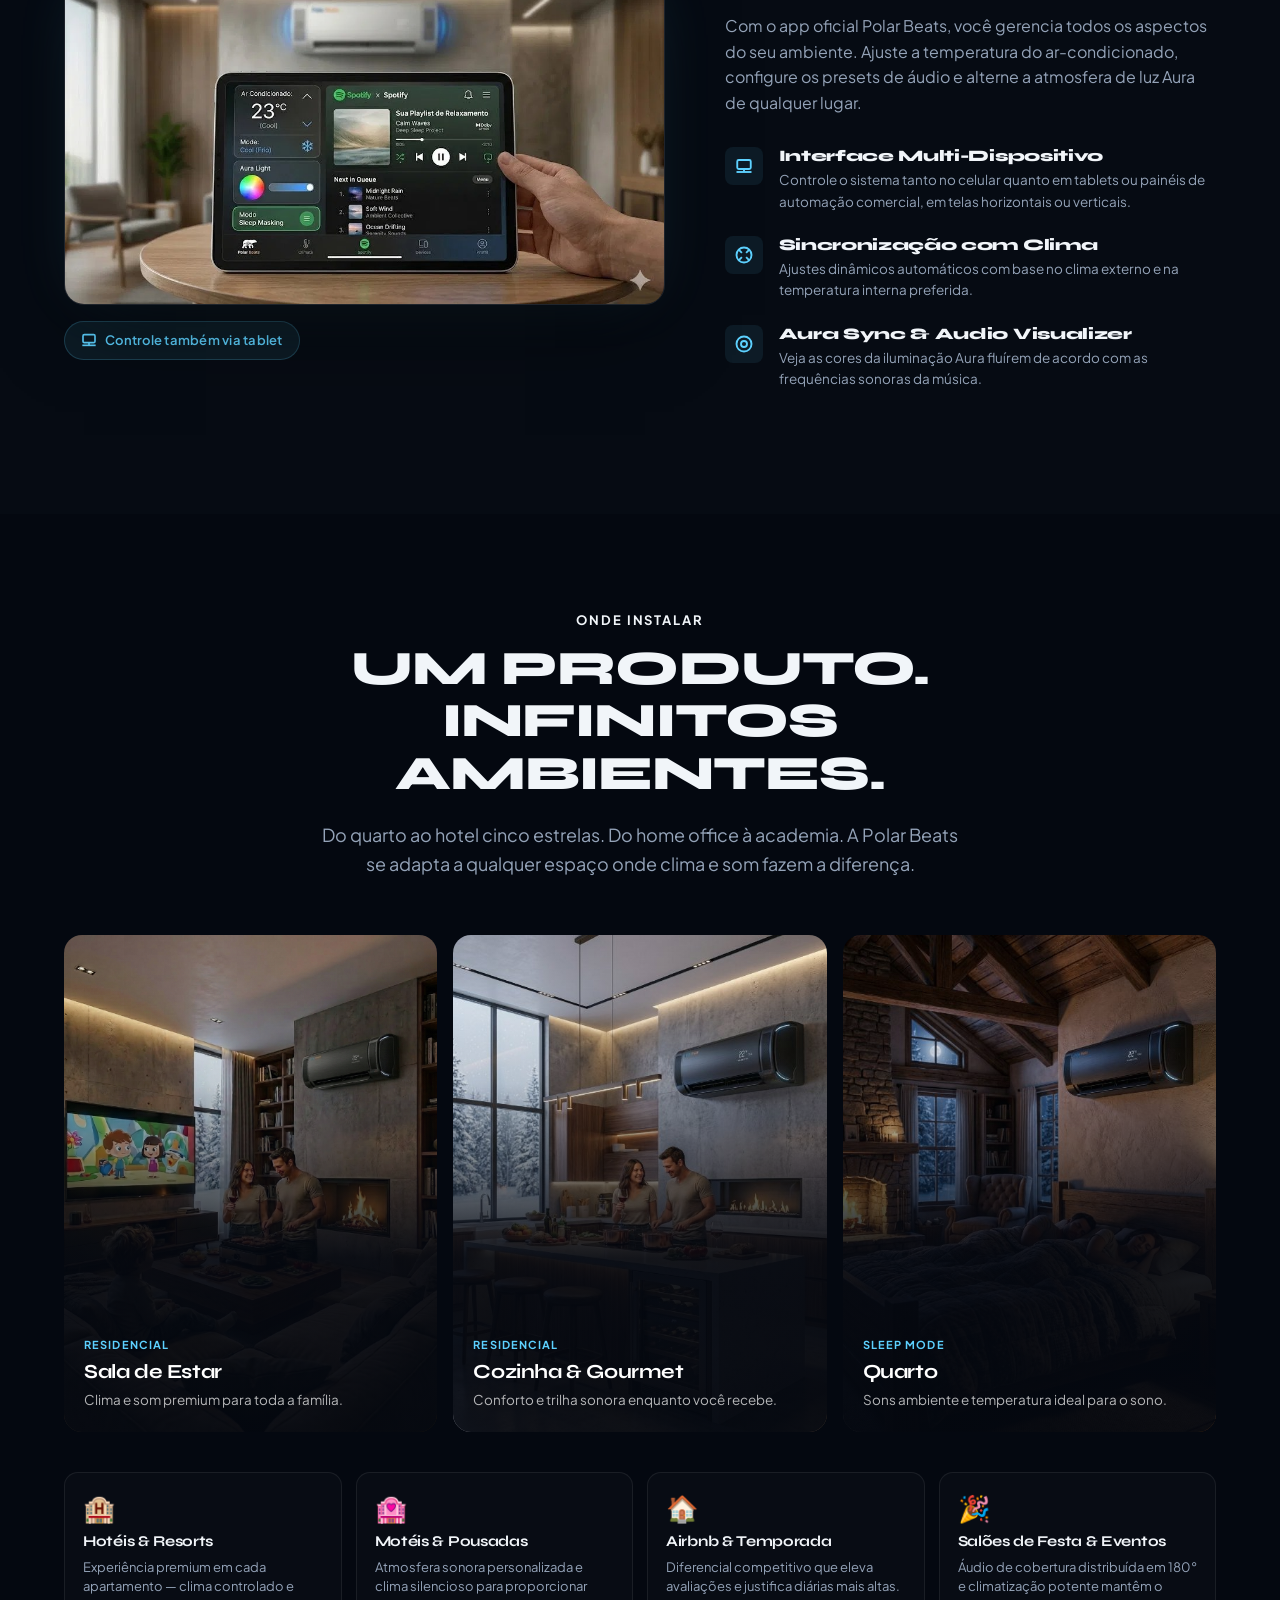
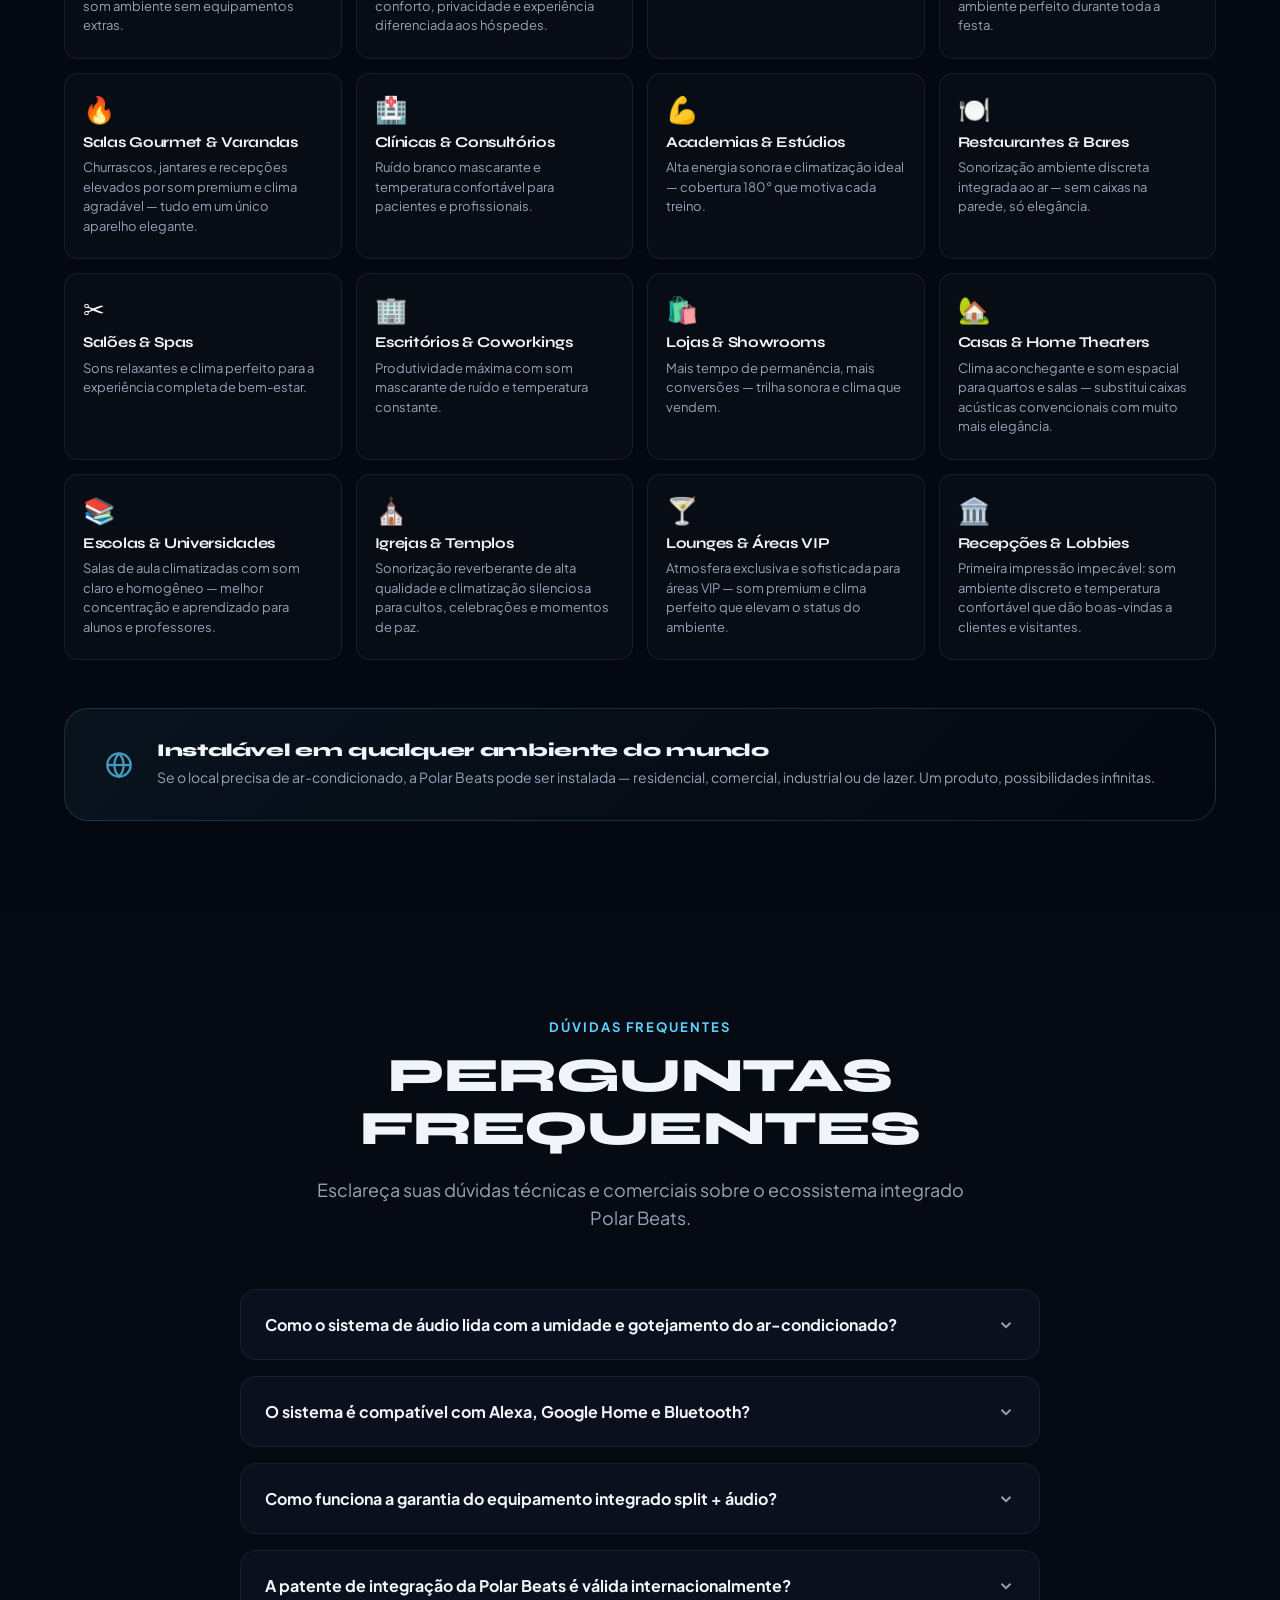
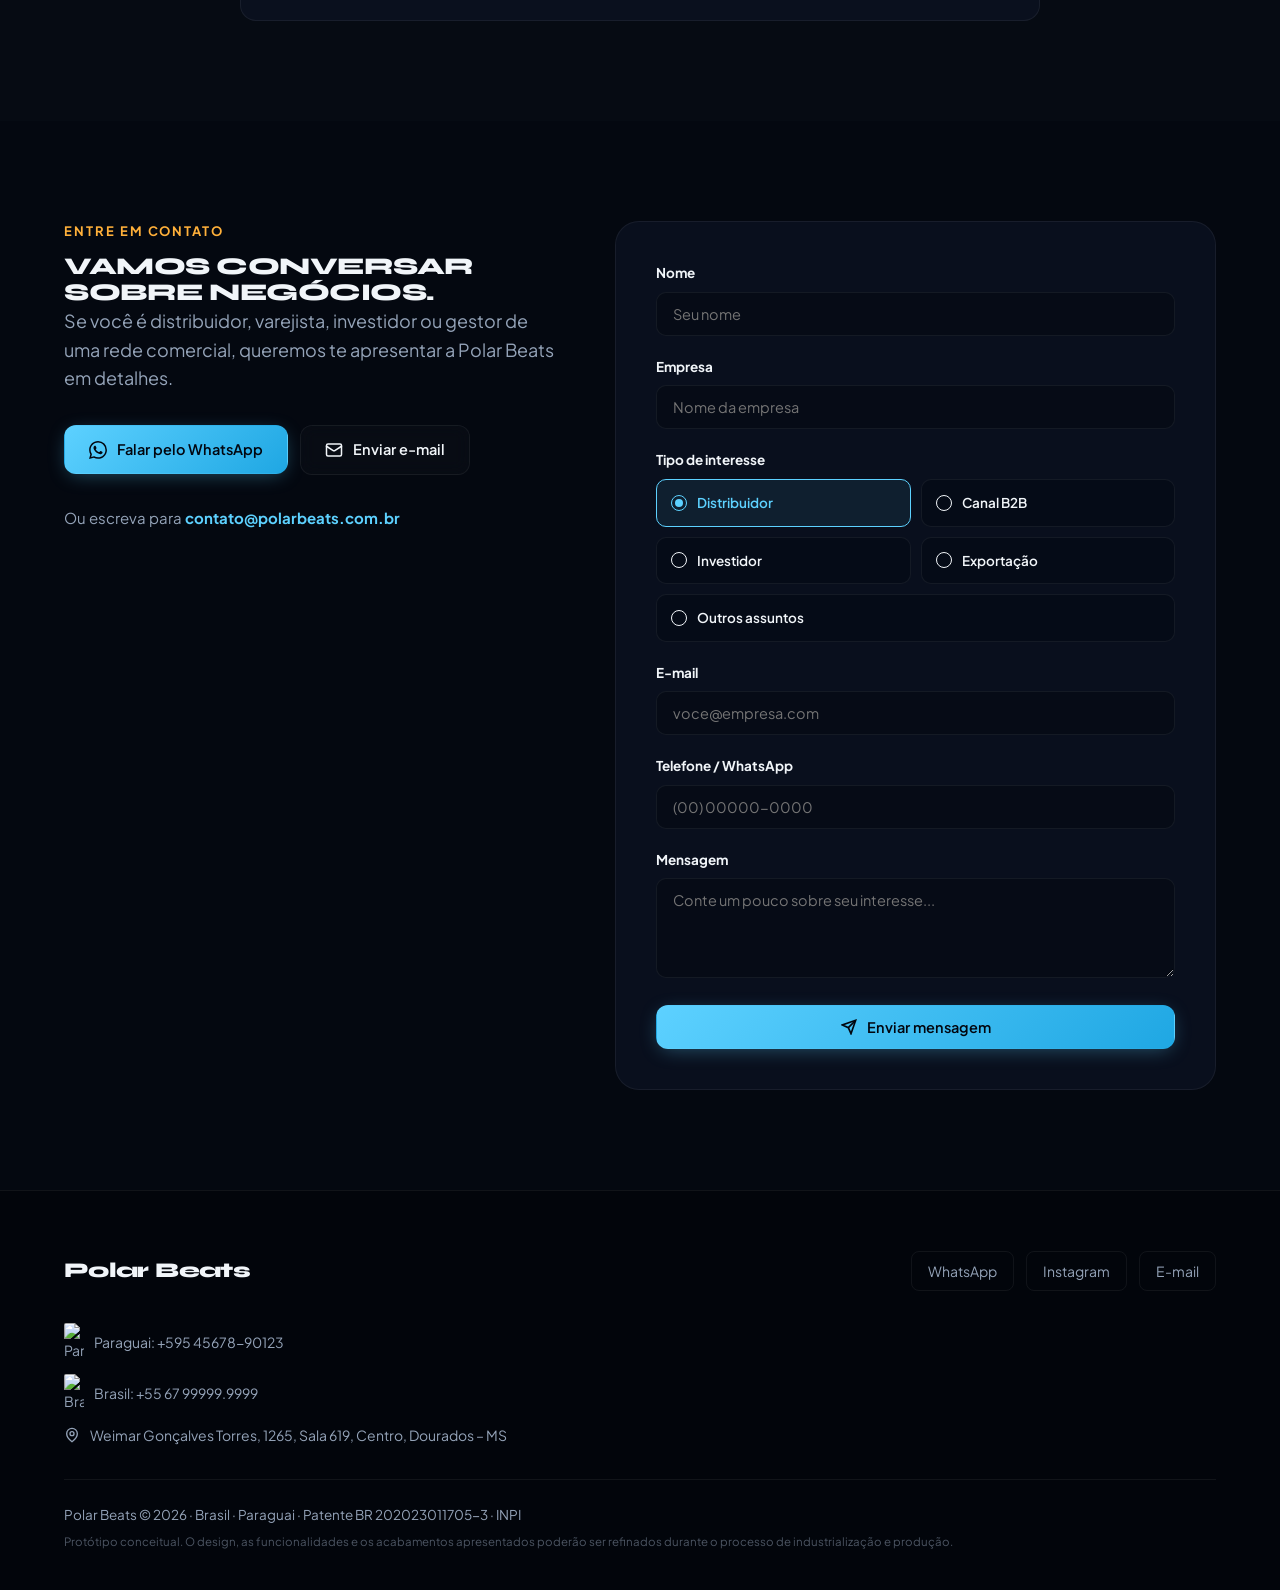
==== commit 89ccb0d7: "📞 Add Phone / WhatsApp field to contact form with i18n support" ====
--- a/index.html
+++ b/index.html
@@ -956,6 +956,10 @@
                 <input id="f-email" type="email" class="pb-input" placeholder="voce@empresa.com" data-i18n-ph="f_email_ph" required/>
               </div>
               <div class="field">
+                <label for="f-tel" data-i18n="f_tel">Telefone / WhatsApp</label>
+                <input id="f-tel" type="tel" class="pb-input" placeholder="(00) 00000-0000" data-i18n-ph="f_tel_ph" required/>
+              </div>
+              <div class="field">
                 <label for="f-msg" data-i18n="f_msg">Mensagem</label>
                 <textarea id="f-msg" class="pb-textarea" placeholder="Conte um pouco sobre seu interesse..." data-i18n-ph="f_msg_ph"></textarea>
               </div>
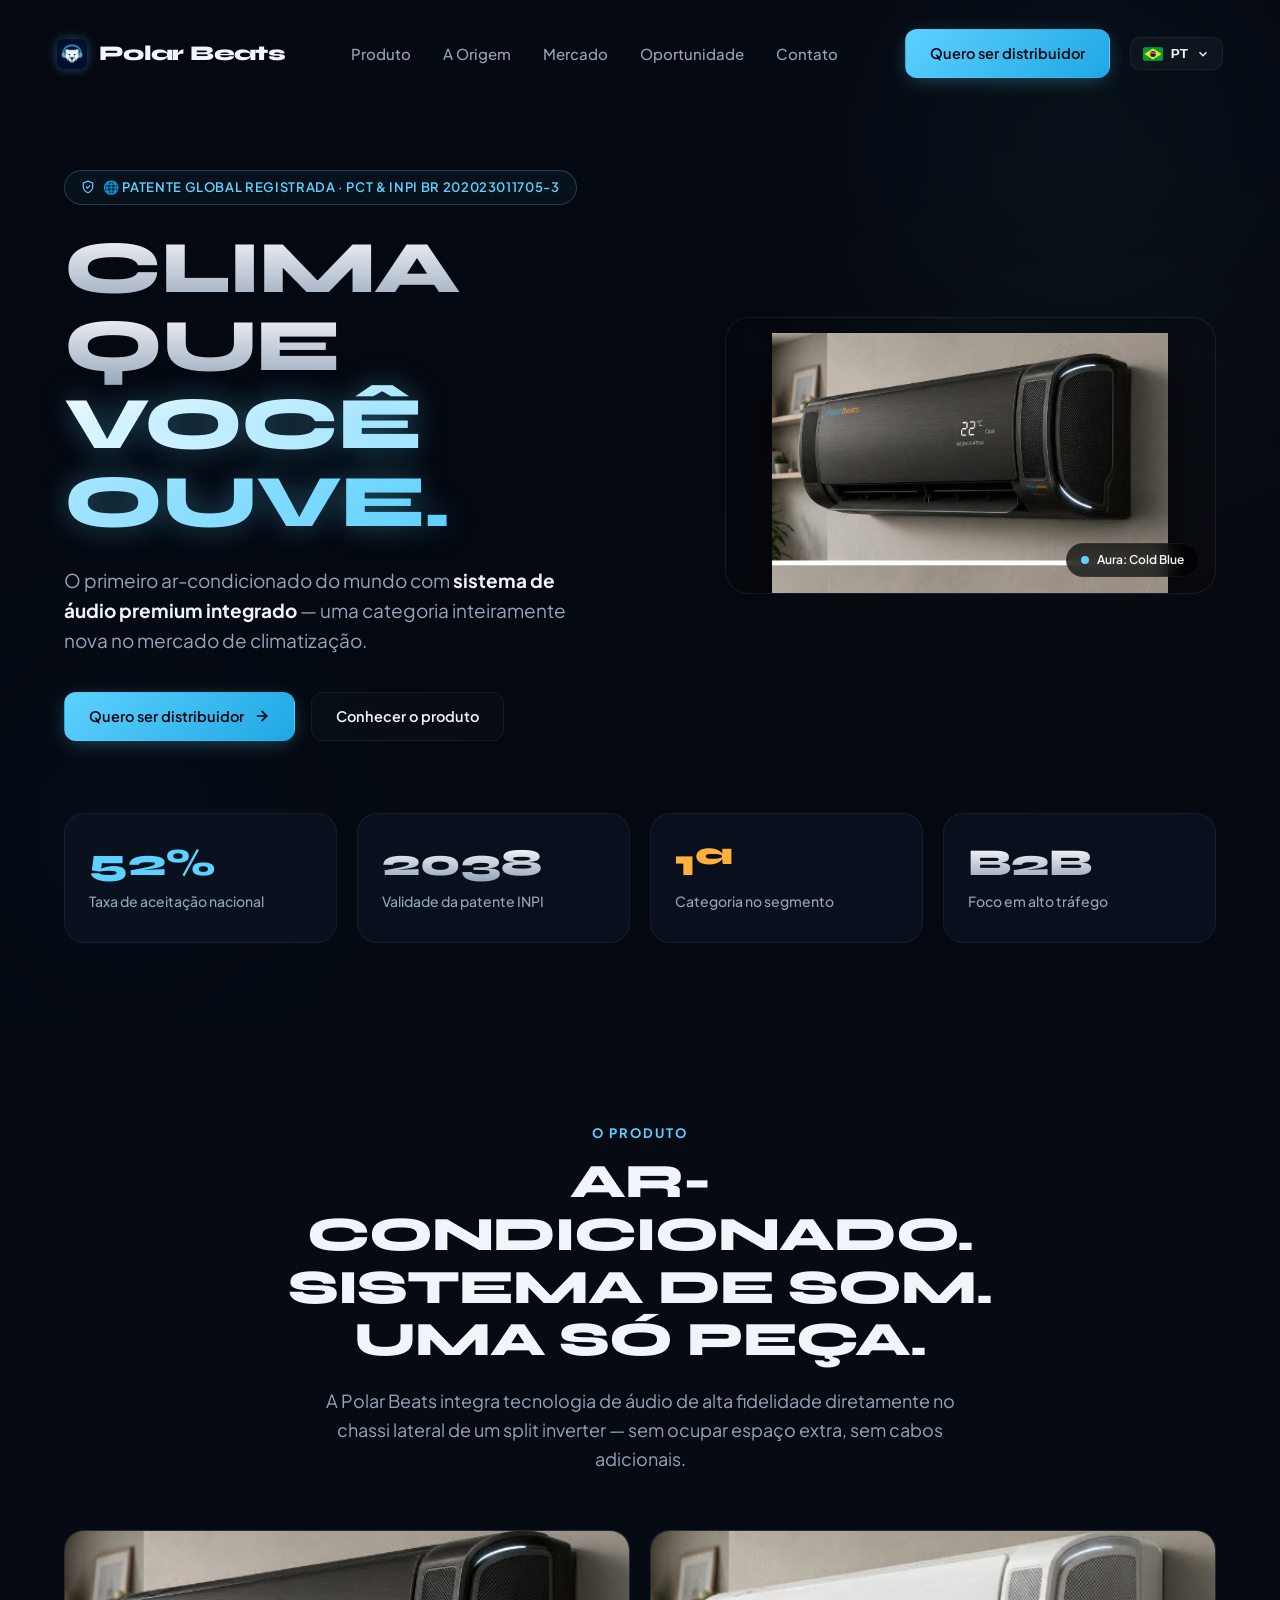
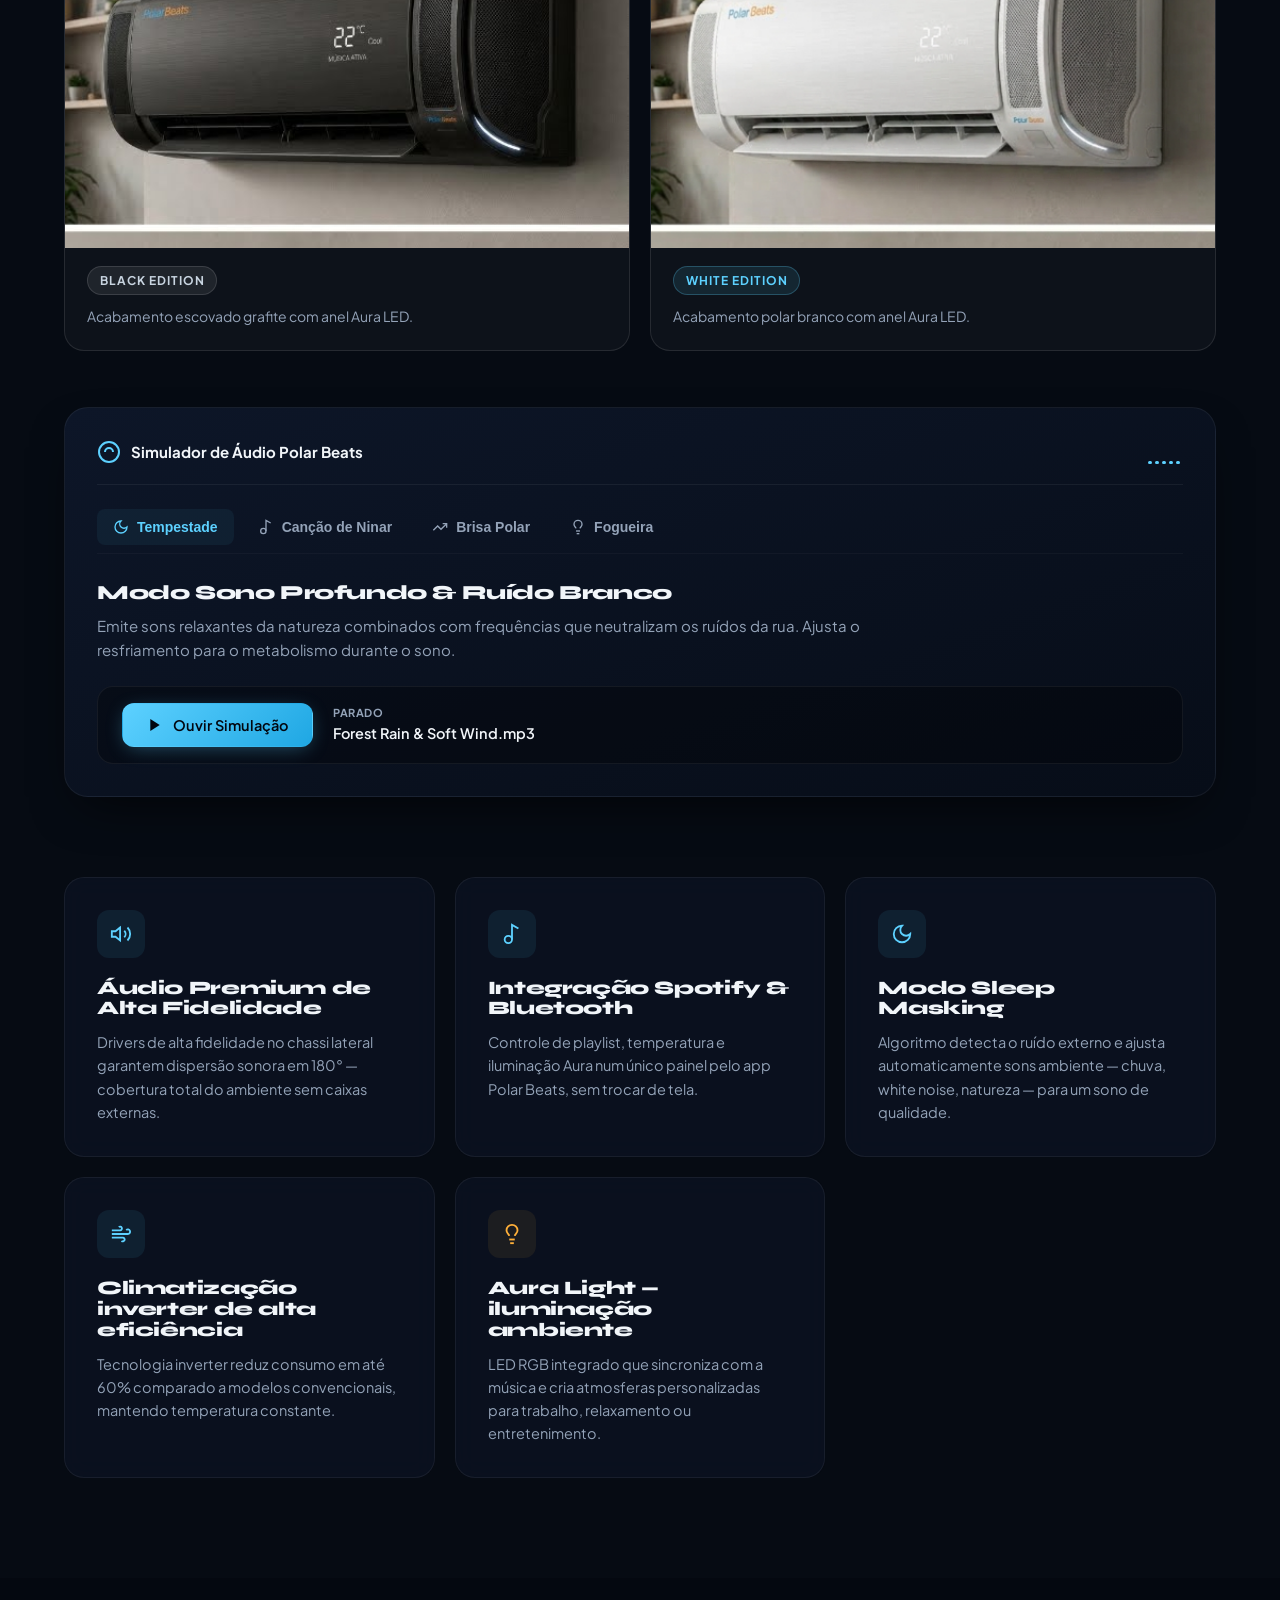
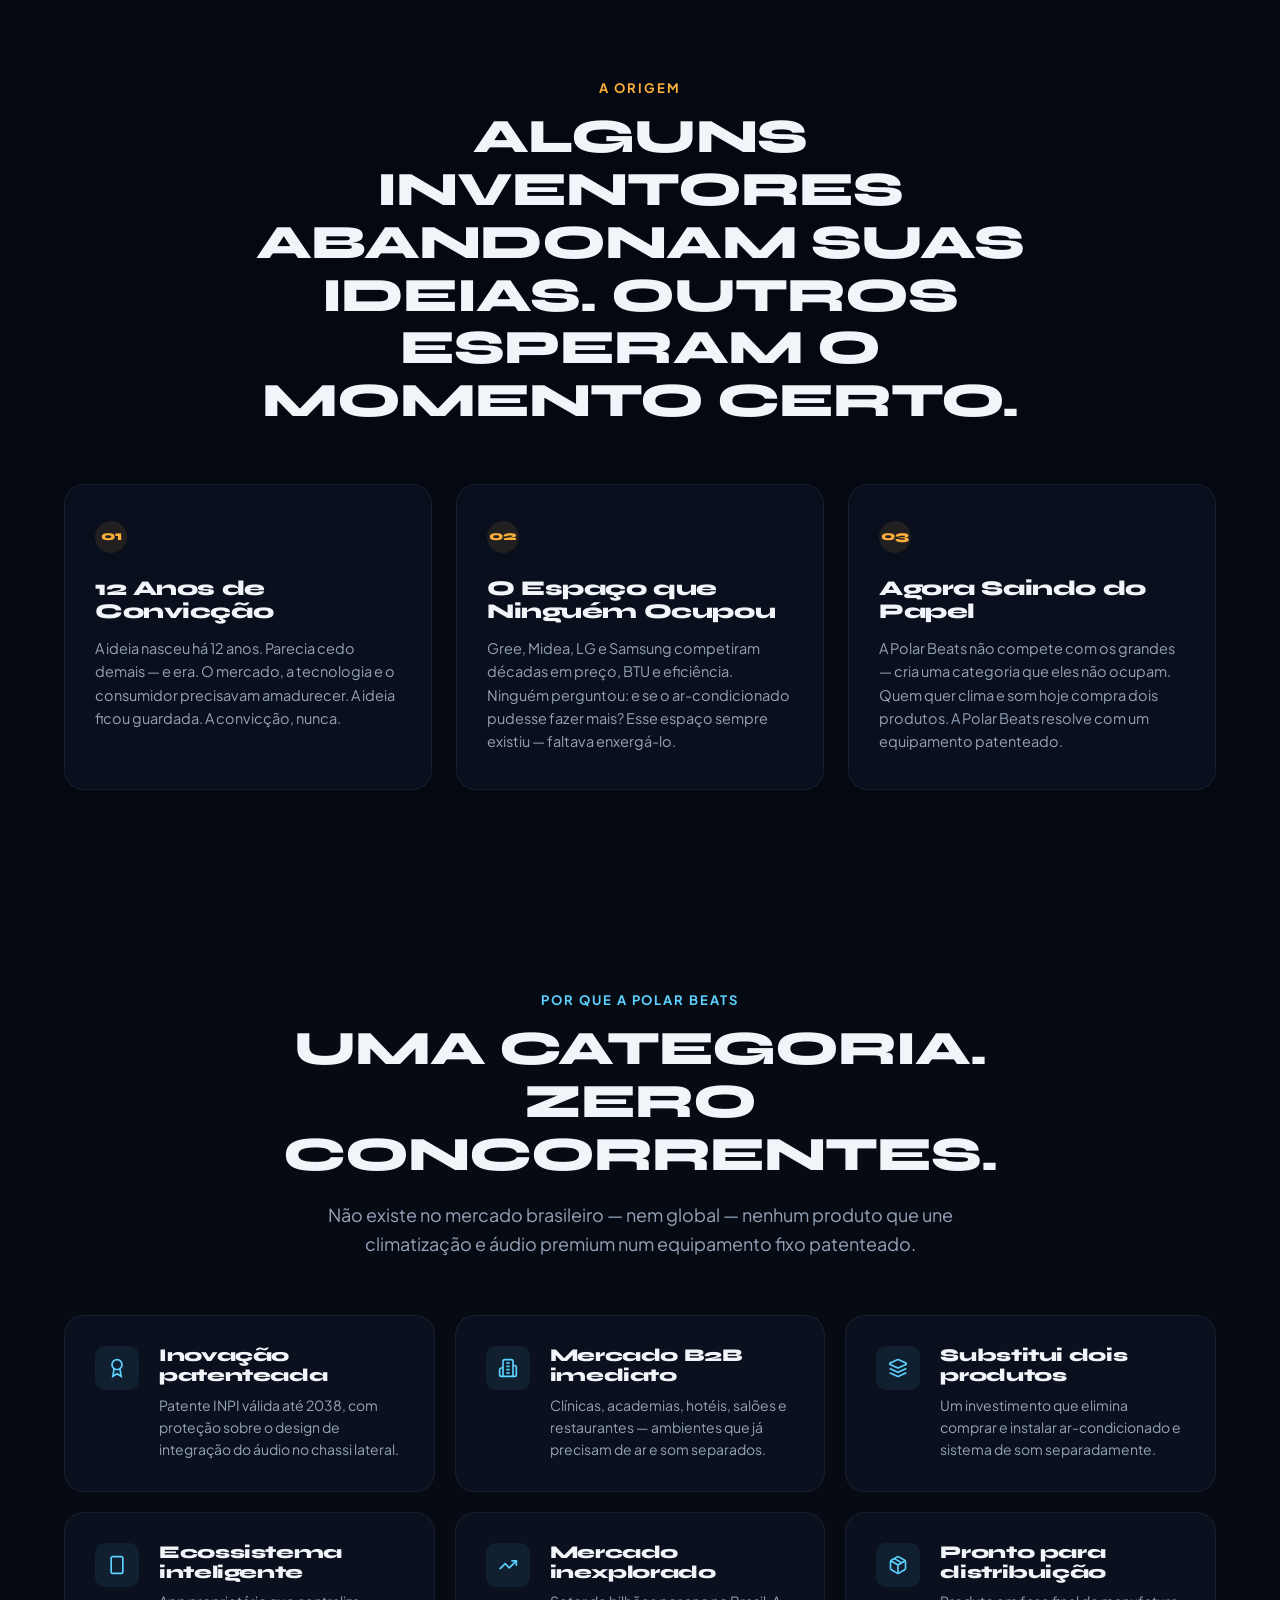
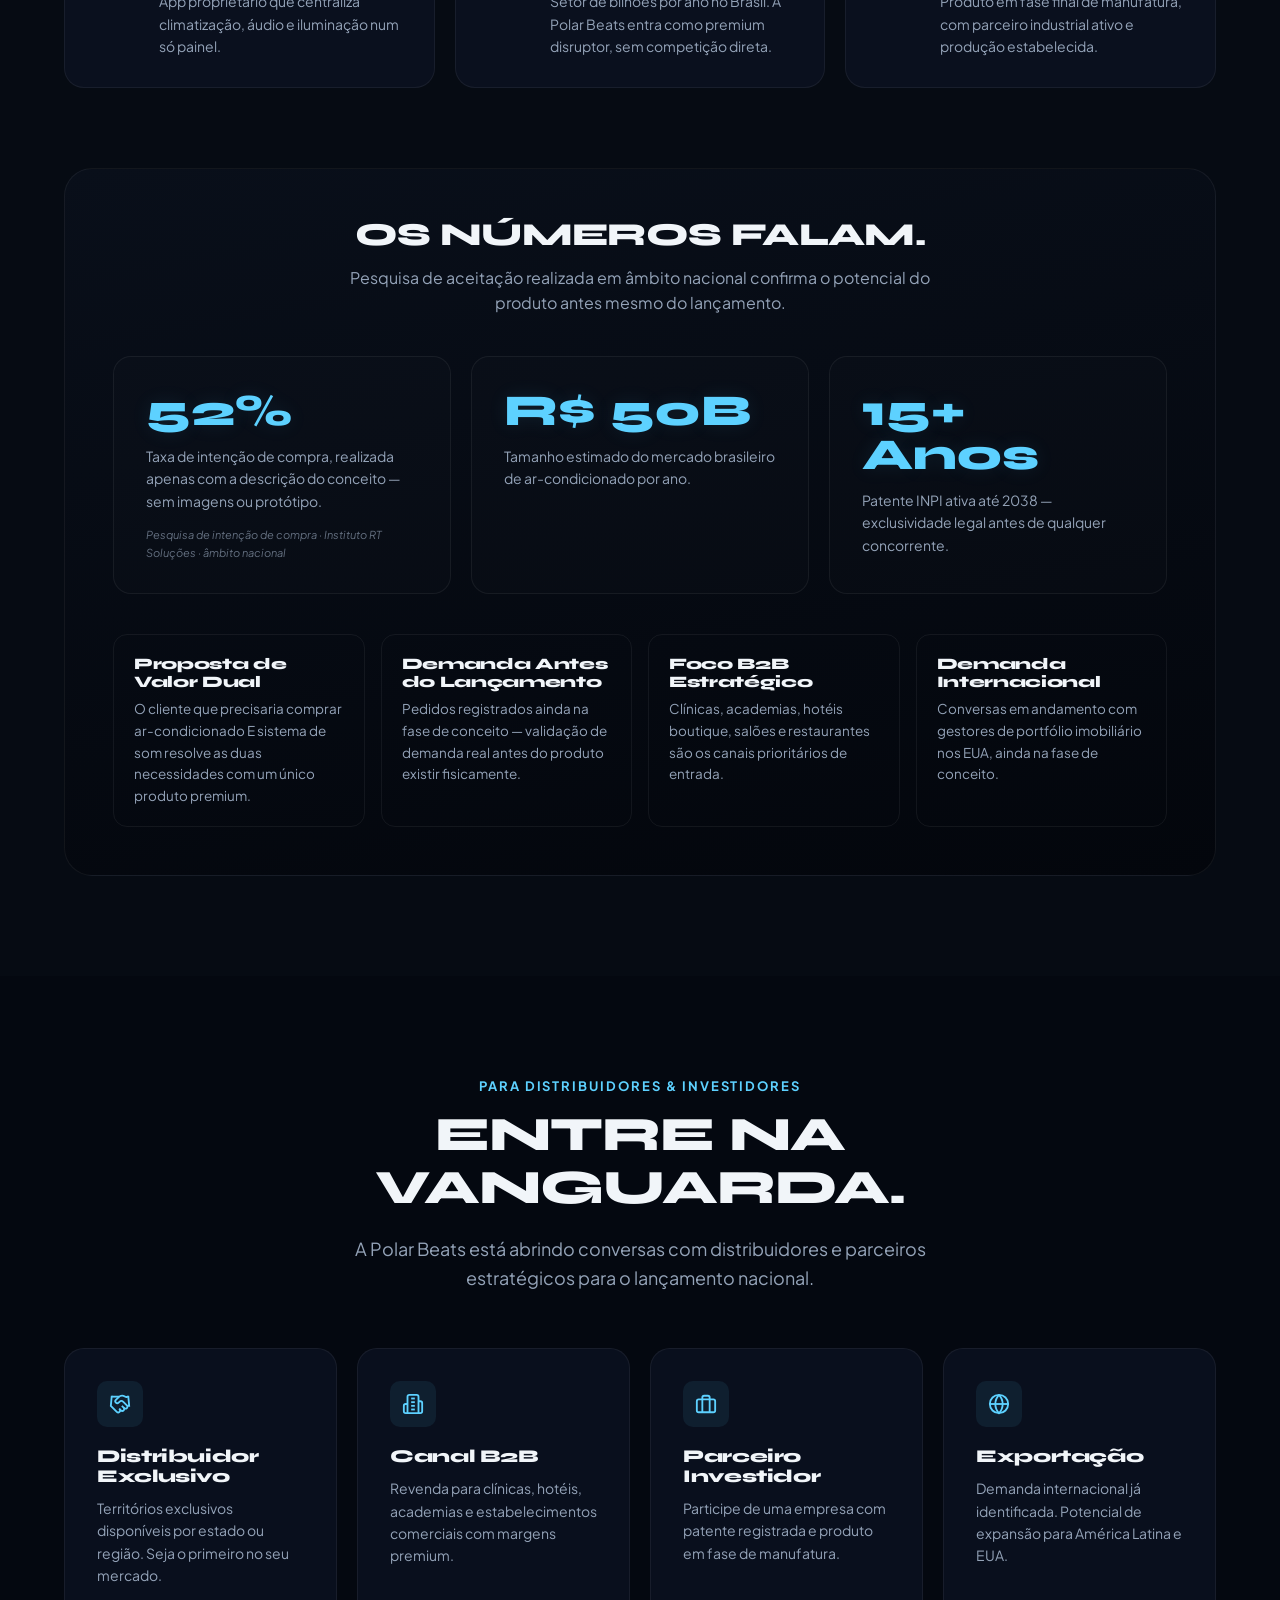
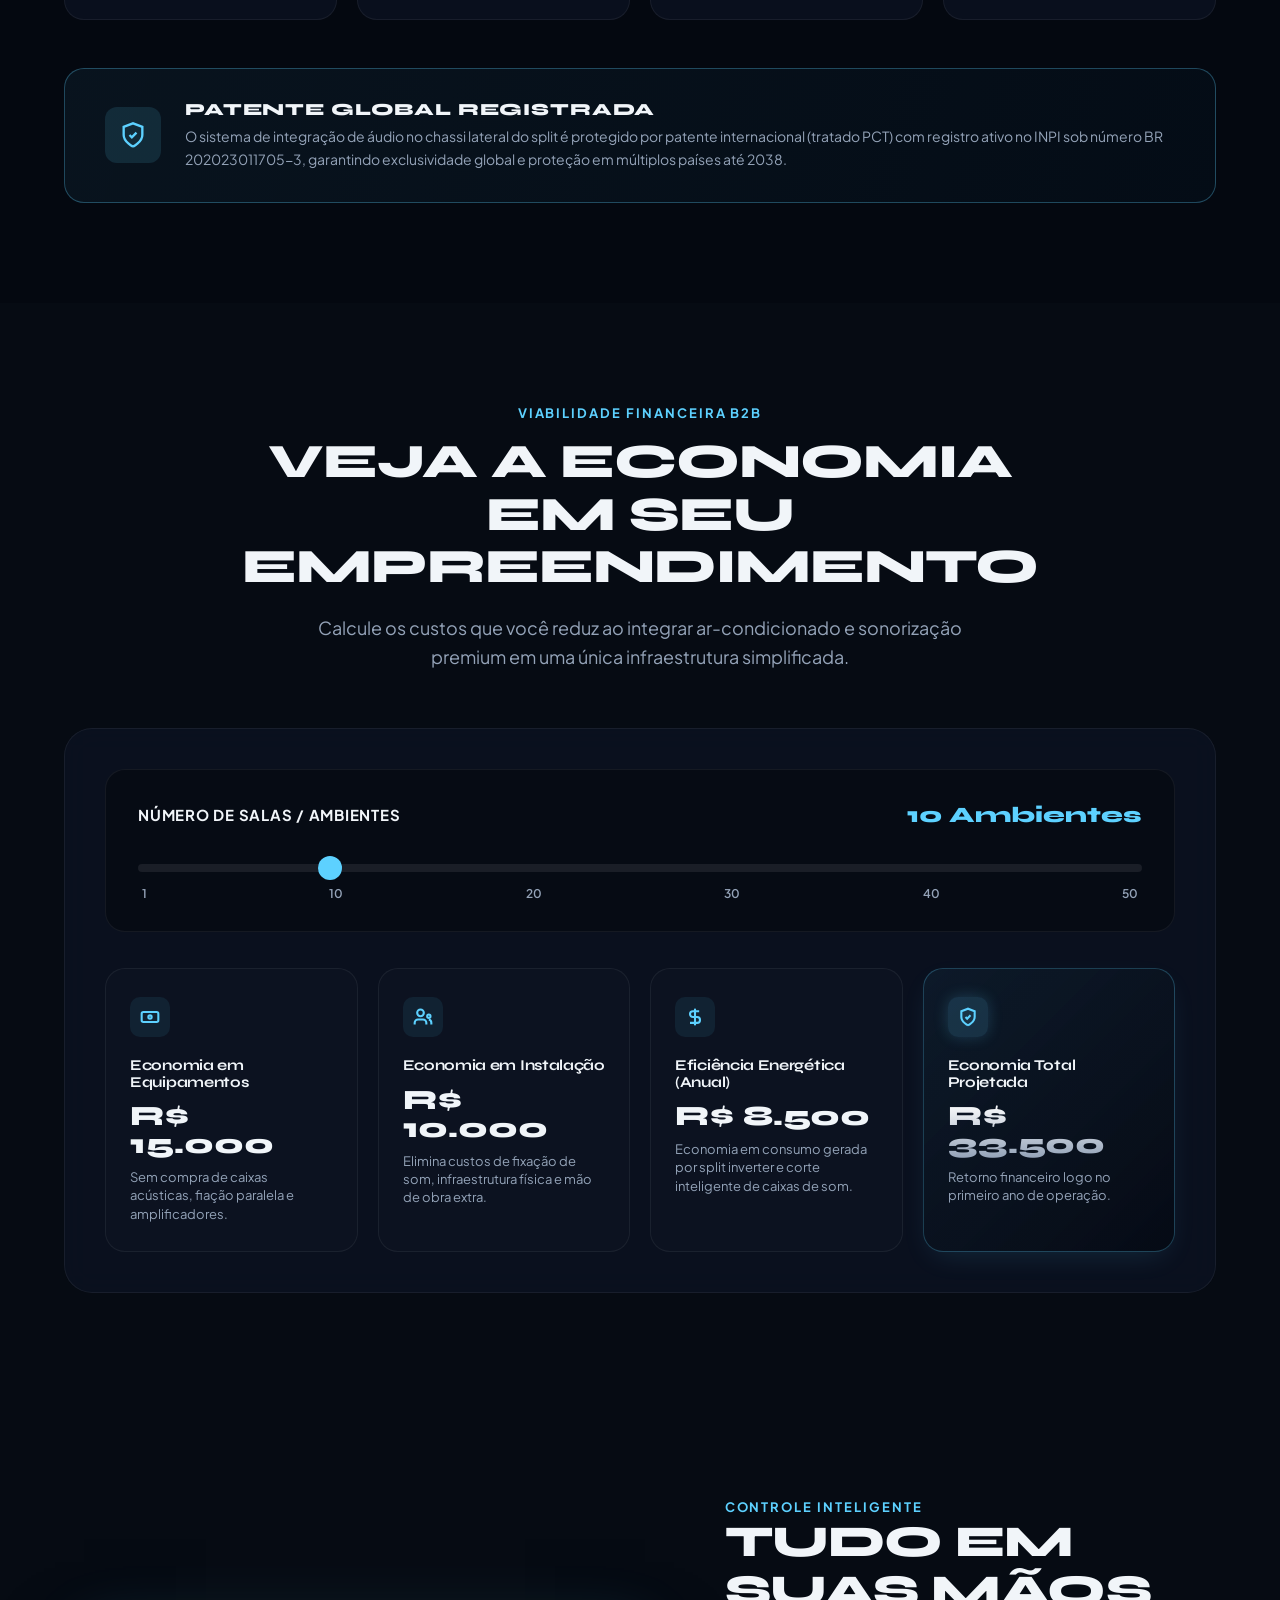
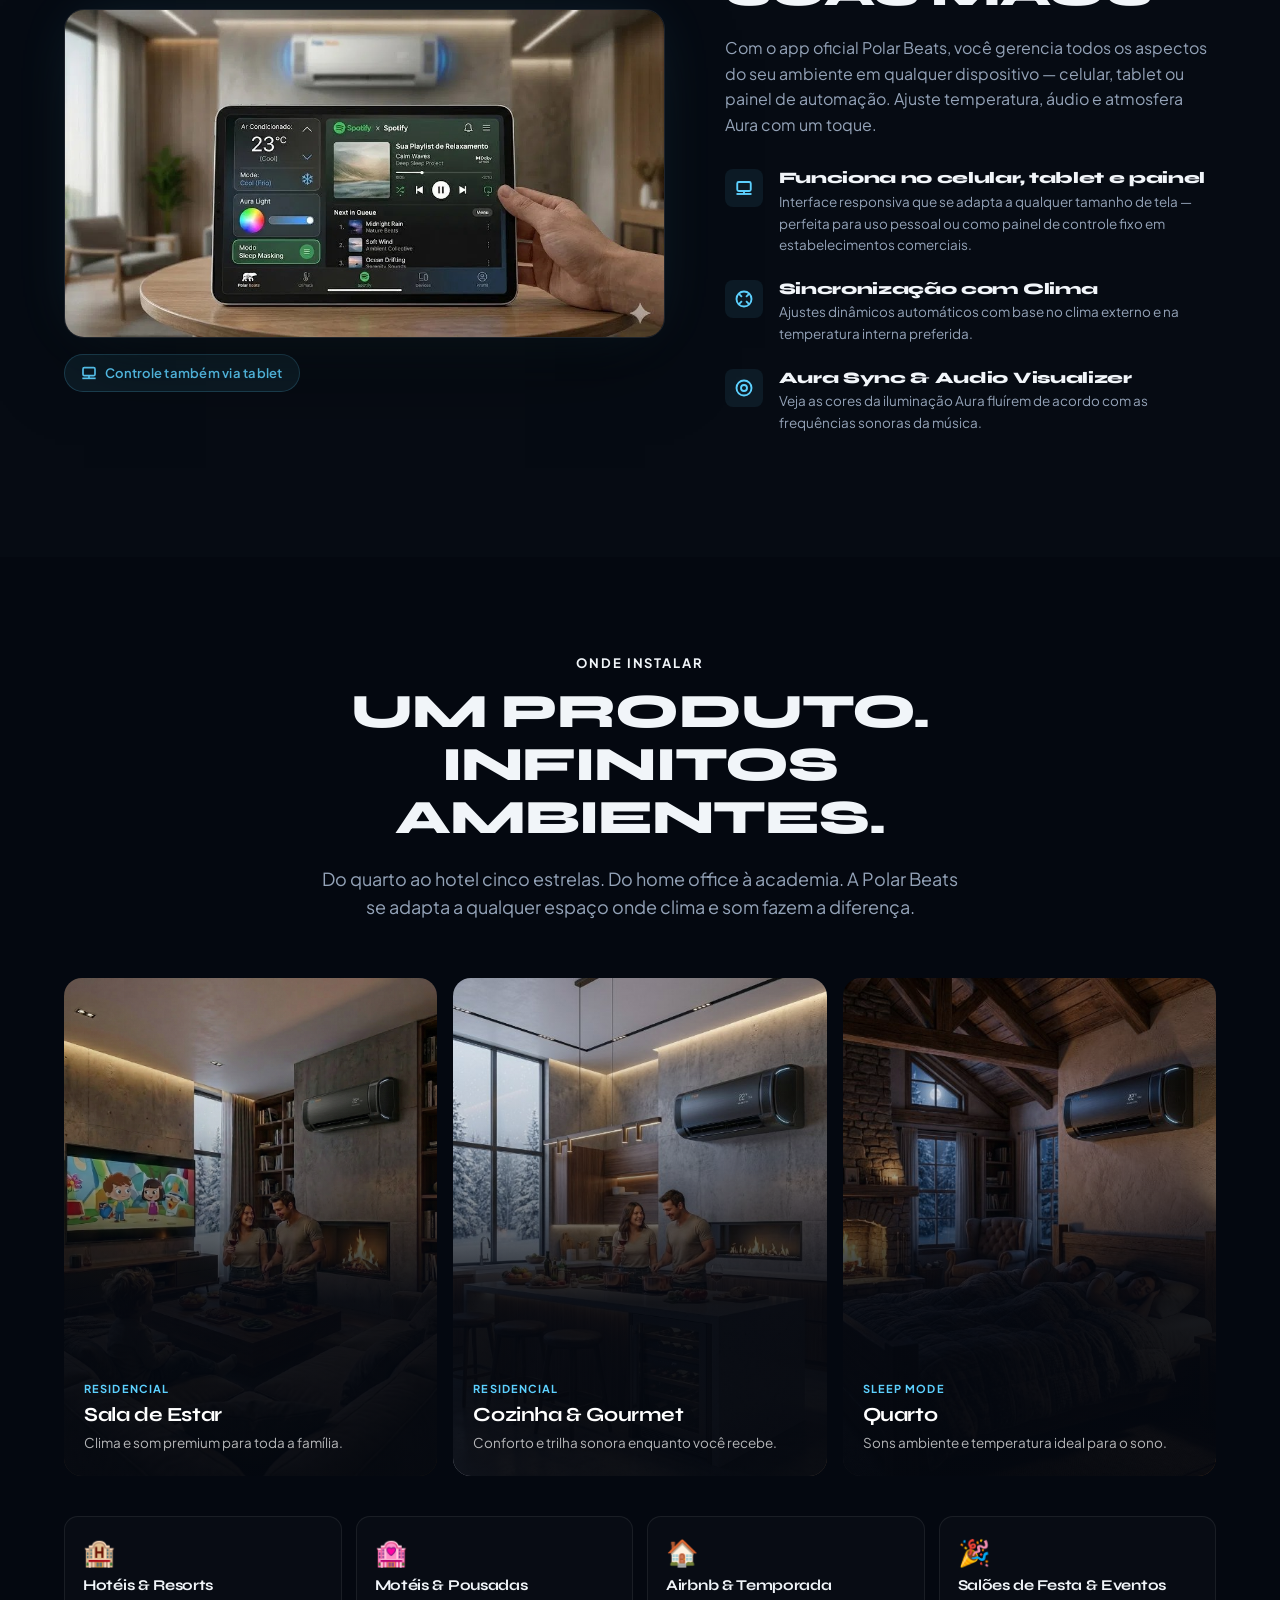
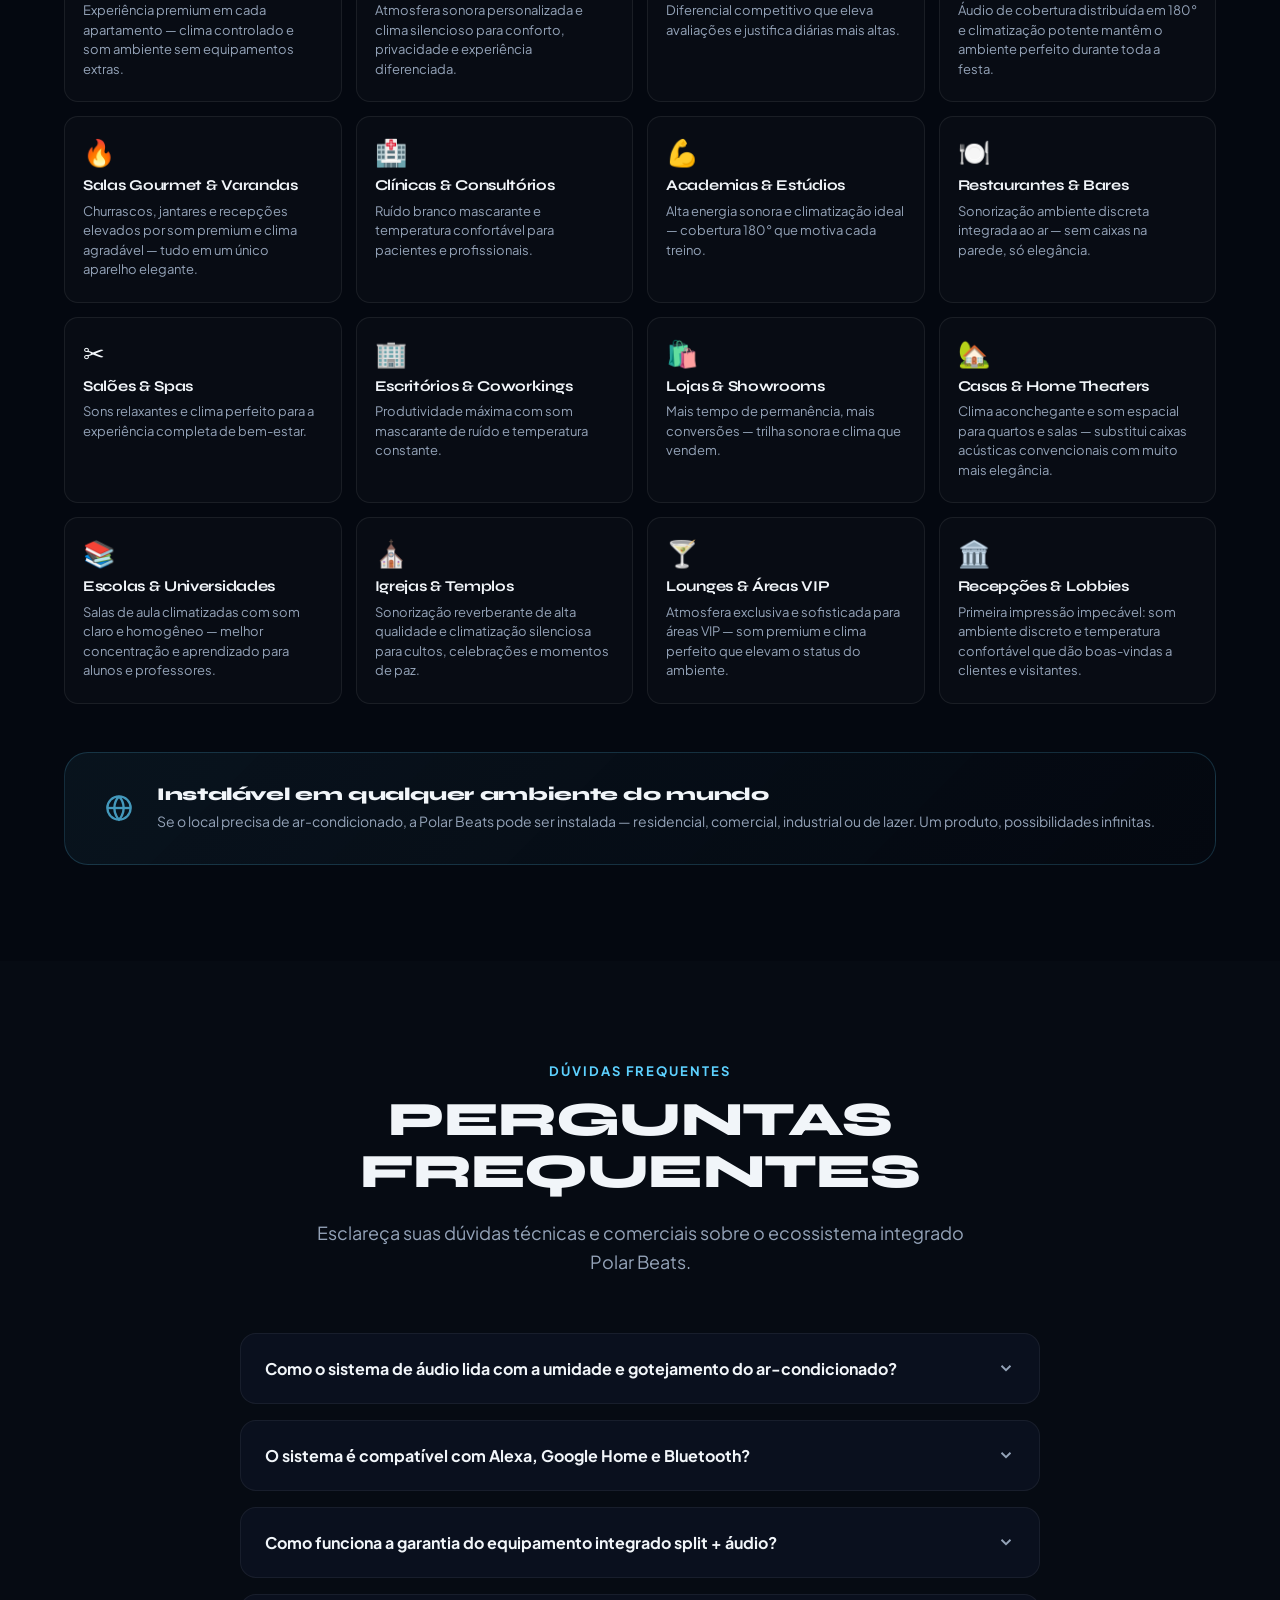
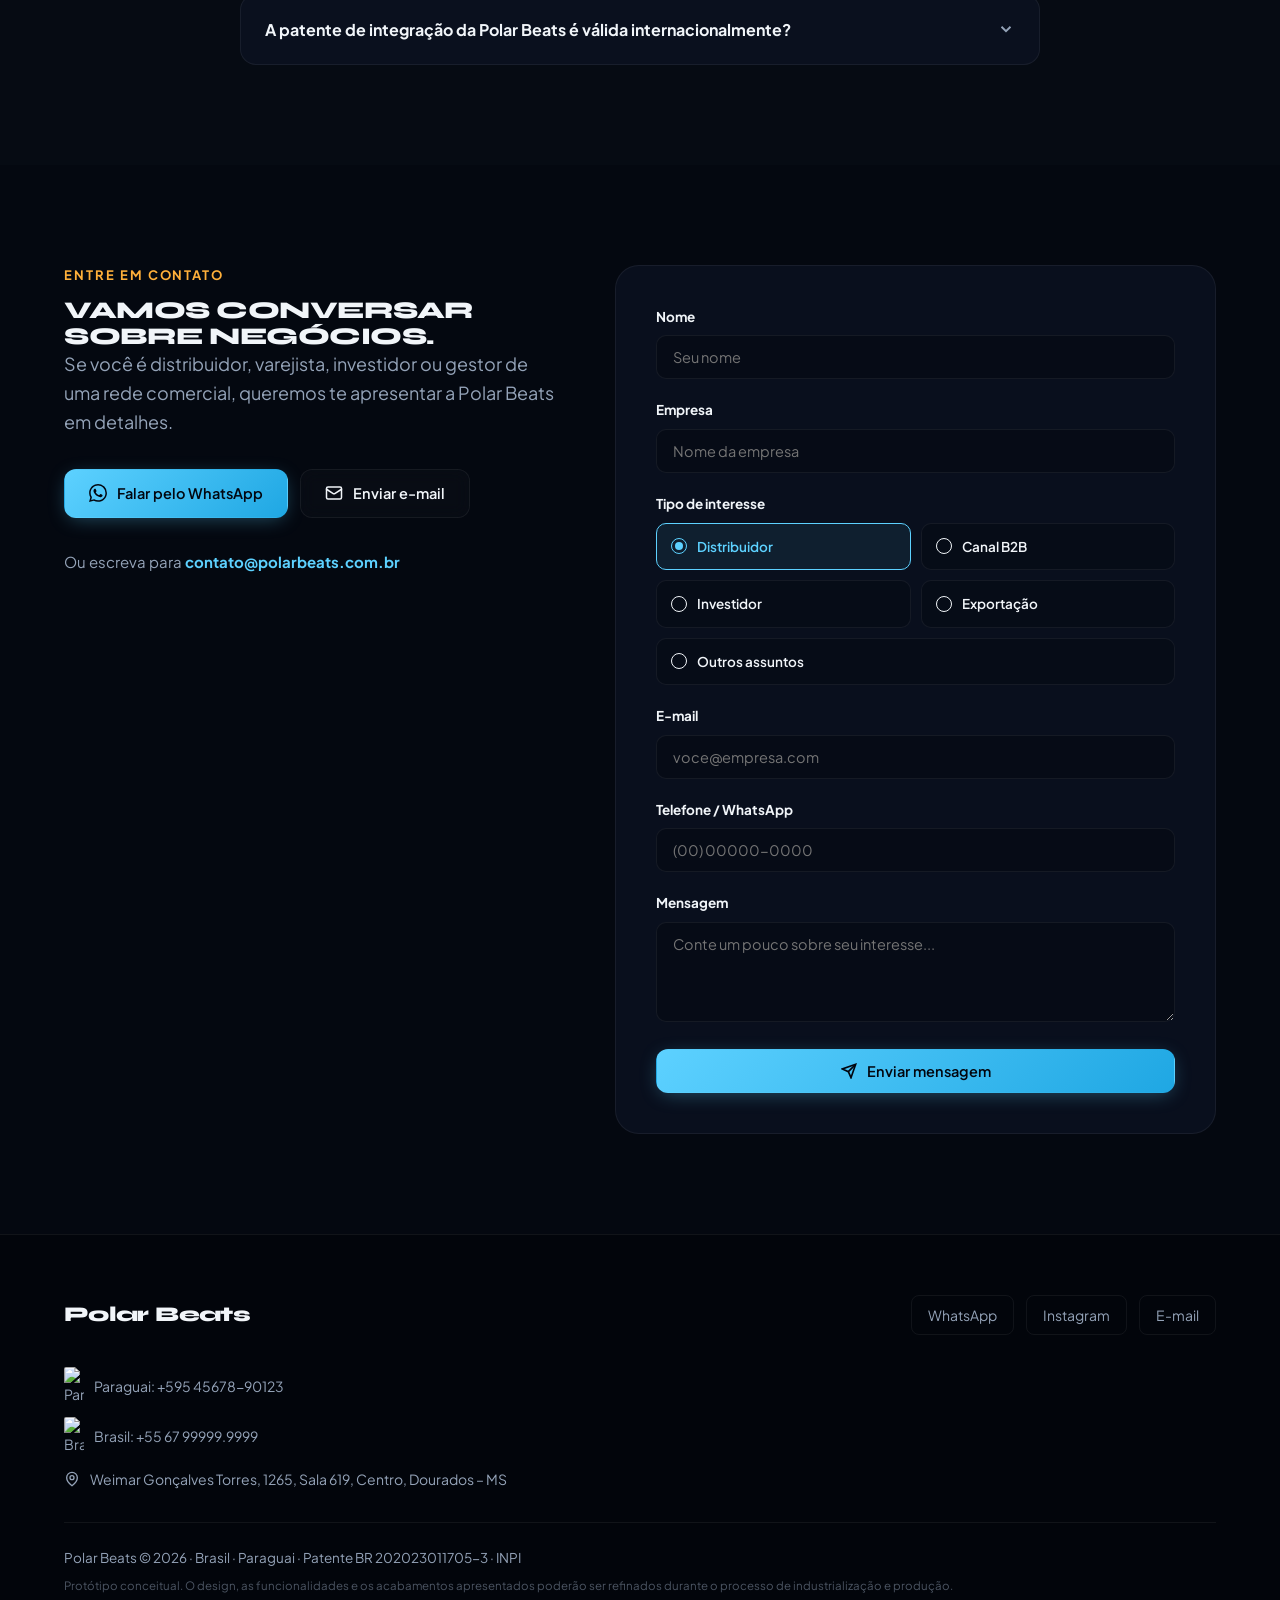
==== commit 361e7118: "🇨🇳 Add Simplified Chinese (ZH) translation support to website and B2B calculator" ====
--- a/index.html
+++ b/index.html
@@ -169,6 +169,10 @@
               <svg width="20" height="14" viewBox="0 0 22 15"><rect width="22" height="15" fill="#c60b1e"/><rect y="3.5" width="22" height="8" fill="#ffc400"/></svg>
               Español (ES)
             </button>
+            <button onclick="setLang('zh')">
+              <svg width="20" height="14" viewBox="0 0 22 15"><rect width="22" height="15" fill="#de2910"/><polygon points="4.4,1.5 4.9,3.0 6.5,3.0 5.2,4.0 5.7,5.5 4.4,4.5 3.1,5.5 3.6,4.0 2.3,3.0 3.9,3.0" fill="#ffde00"/></svg>
+              中文 (ZH)
+            </button>
           </div>
         </div>
       </div>
@@ -196,6 +200,7 @@
       <button class="lang-mobile-btn active" onclick="setLang('pt')">PT</button>
       <button class="lang-mobile-btn" onclick="setLang('en')">EN</button>
       <button class="lang-mobile-btn" onclick="setLang('es')">ES</button>
+      <button class="lang-mobile-btn" onclick="setLang('zh')">ZH</button>
     </div>
   </div>
 
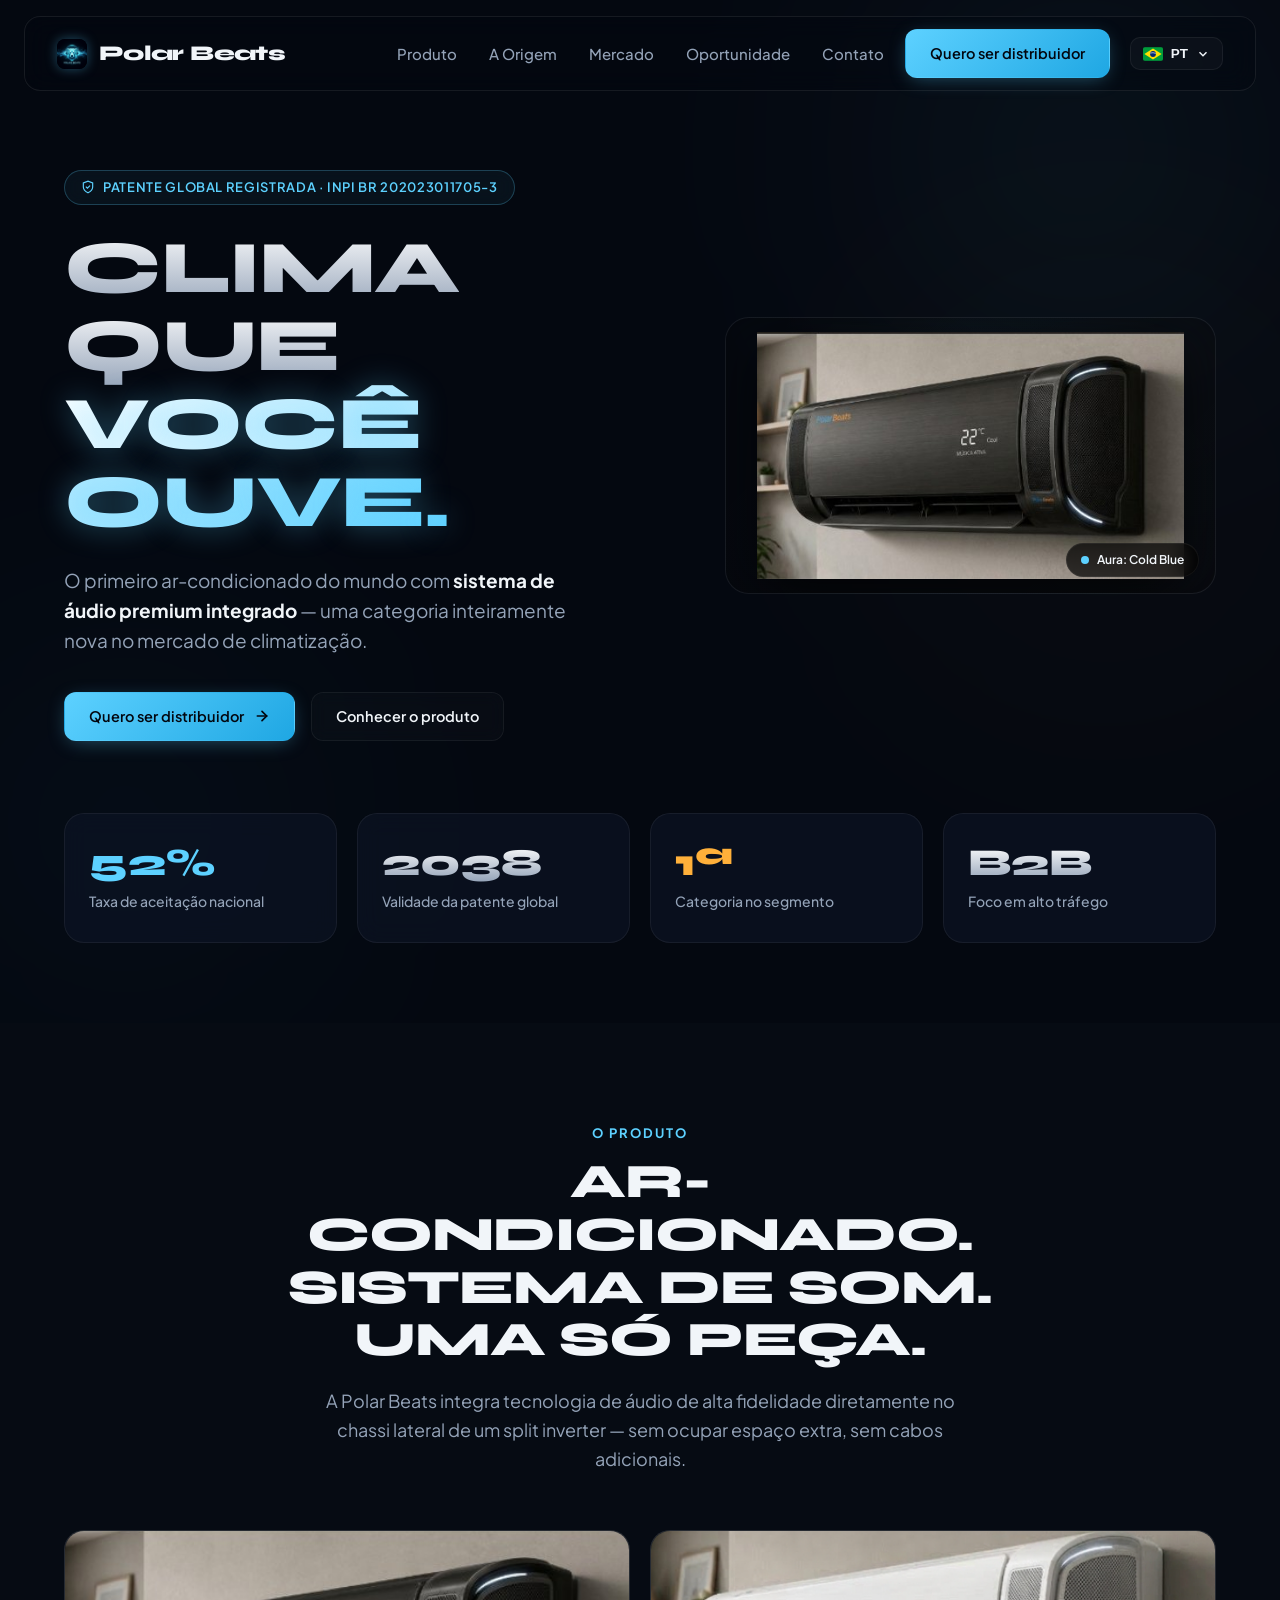
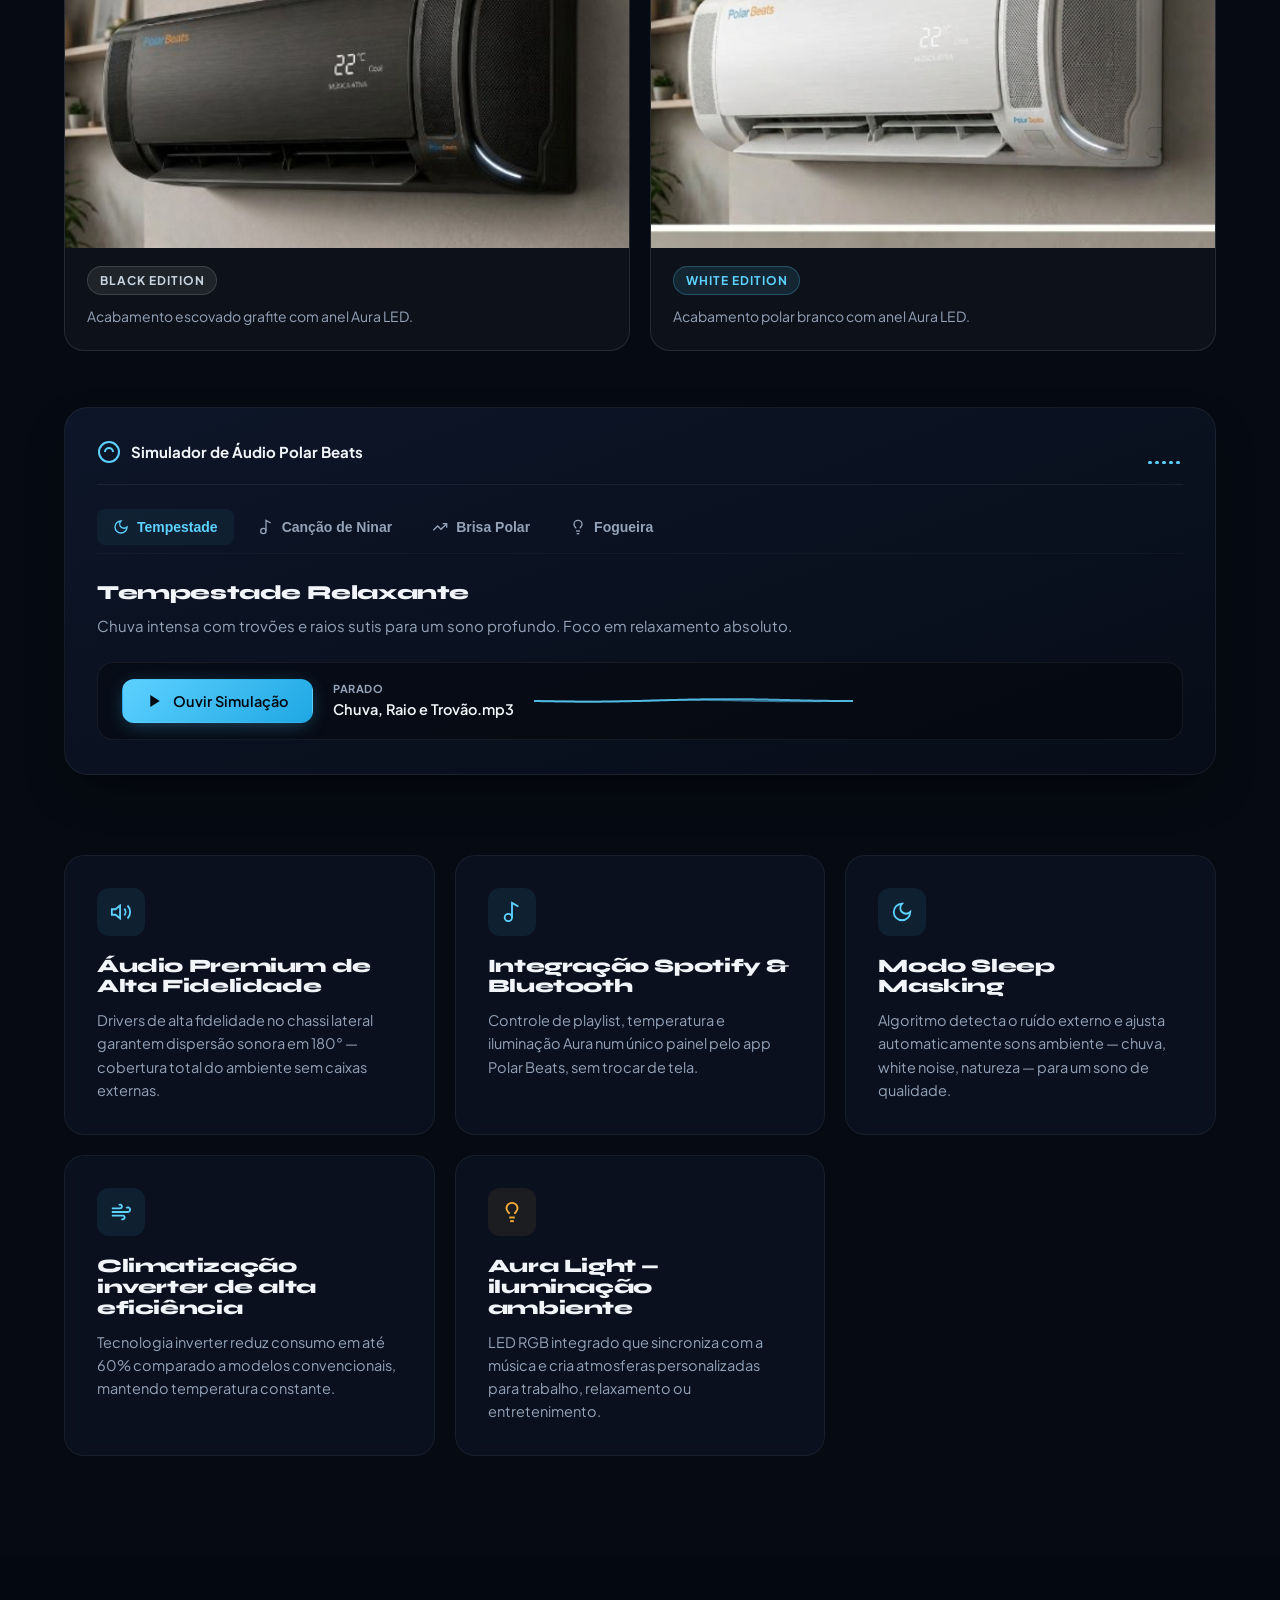
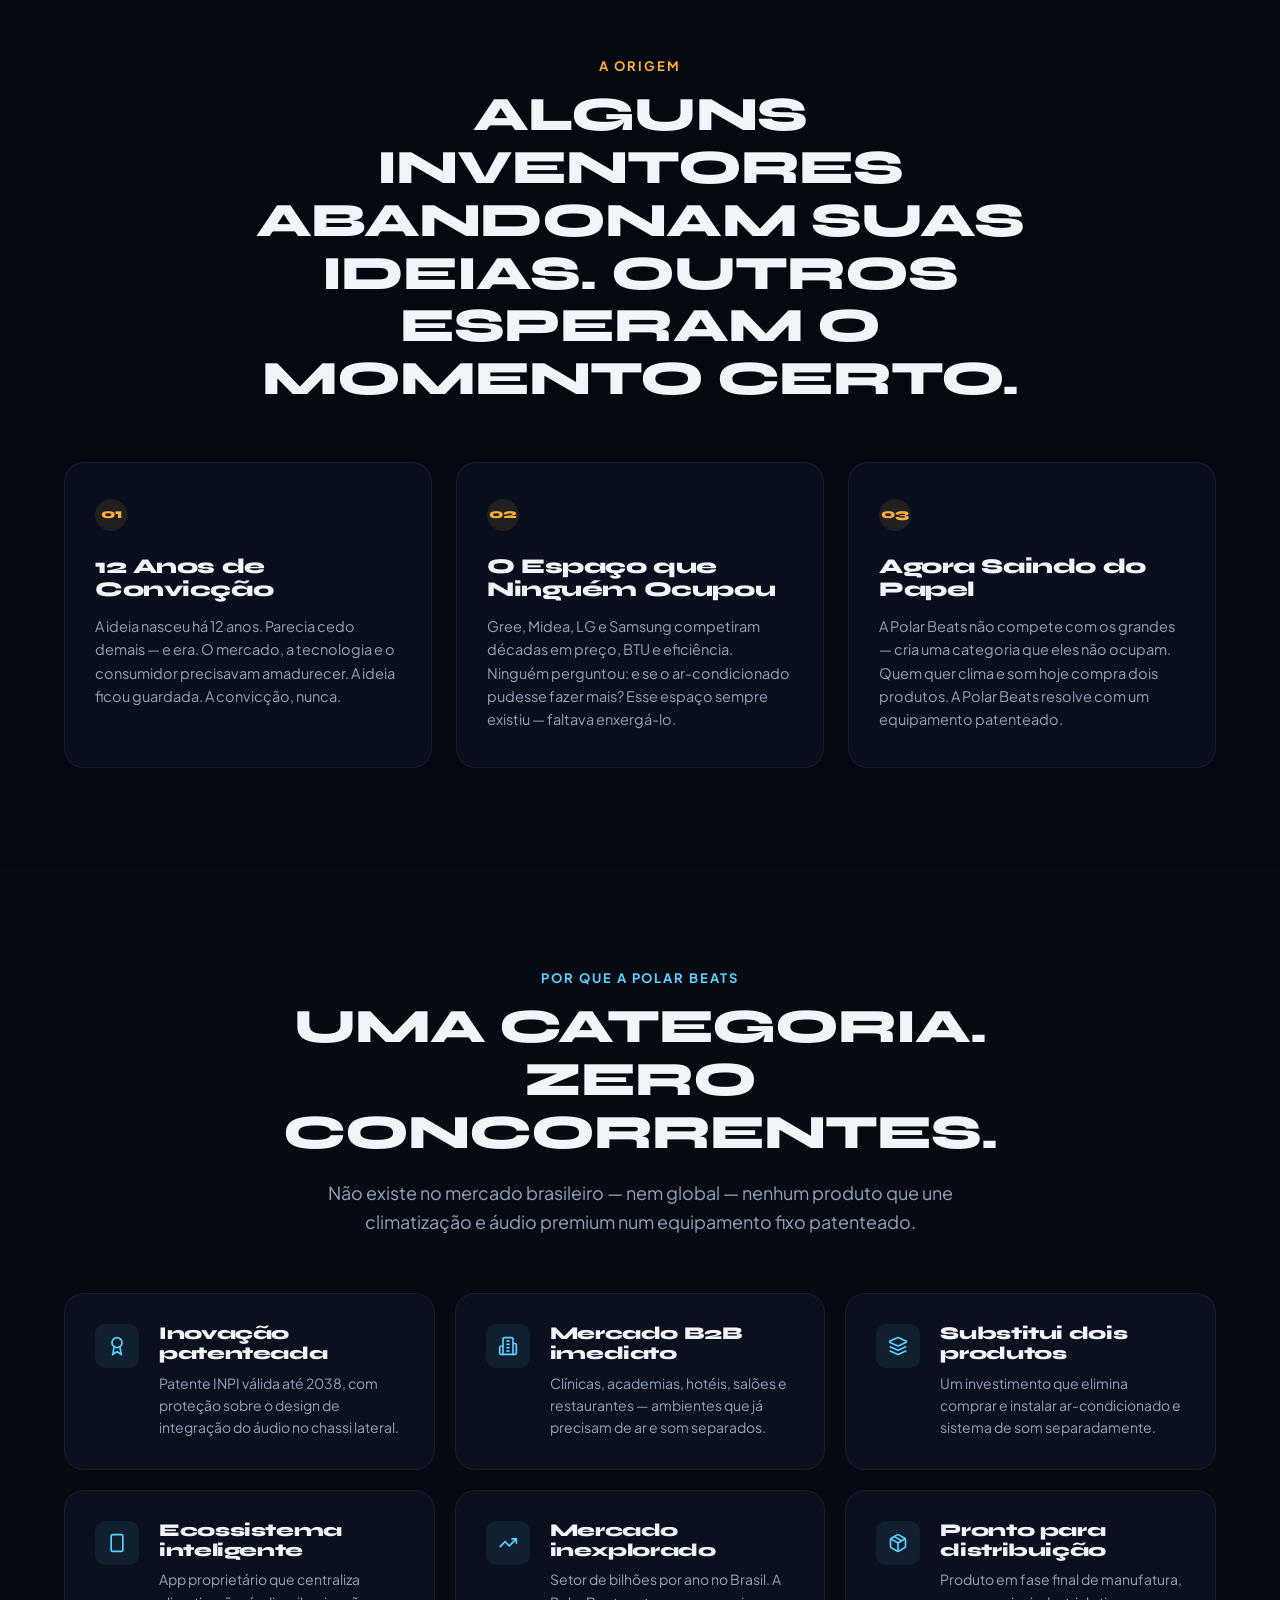
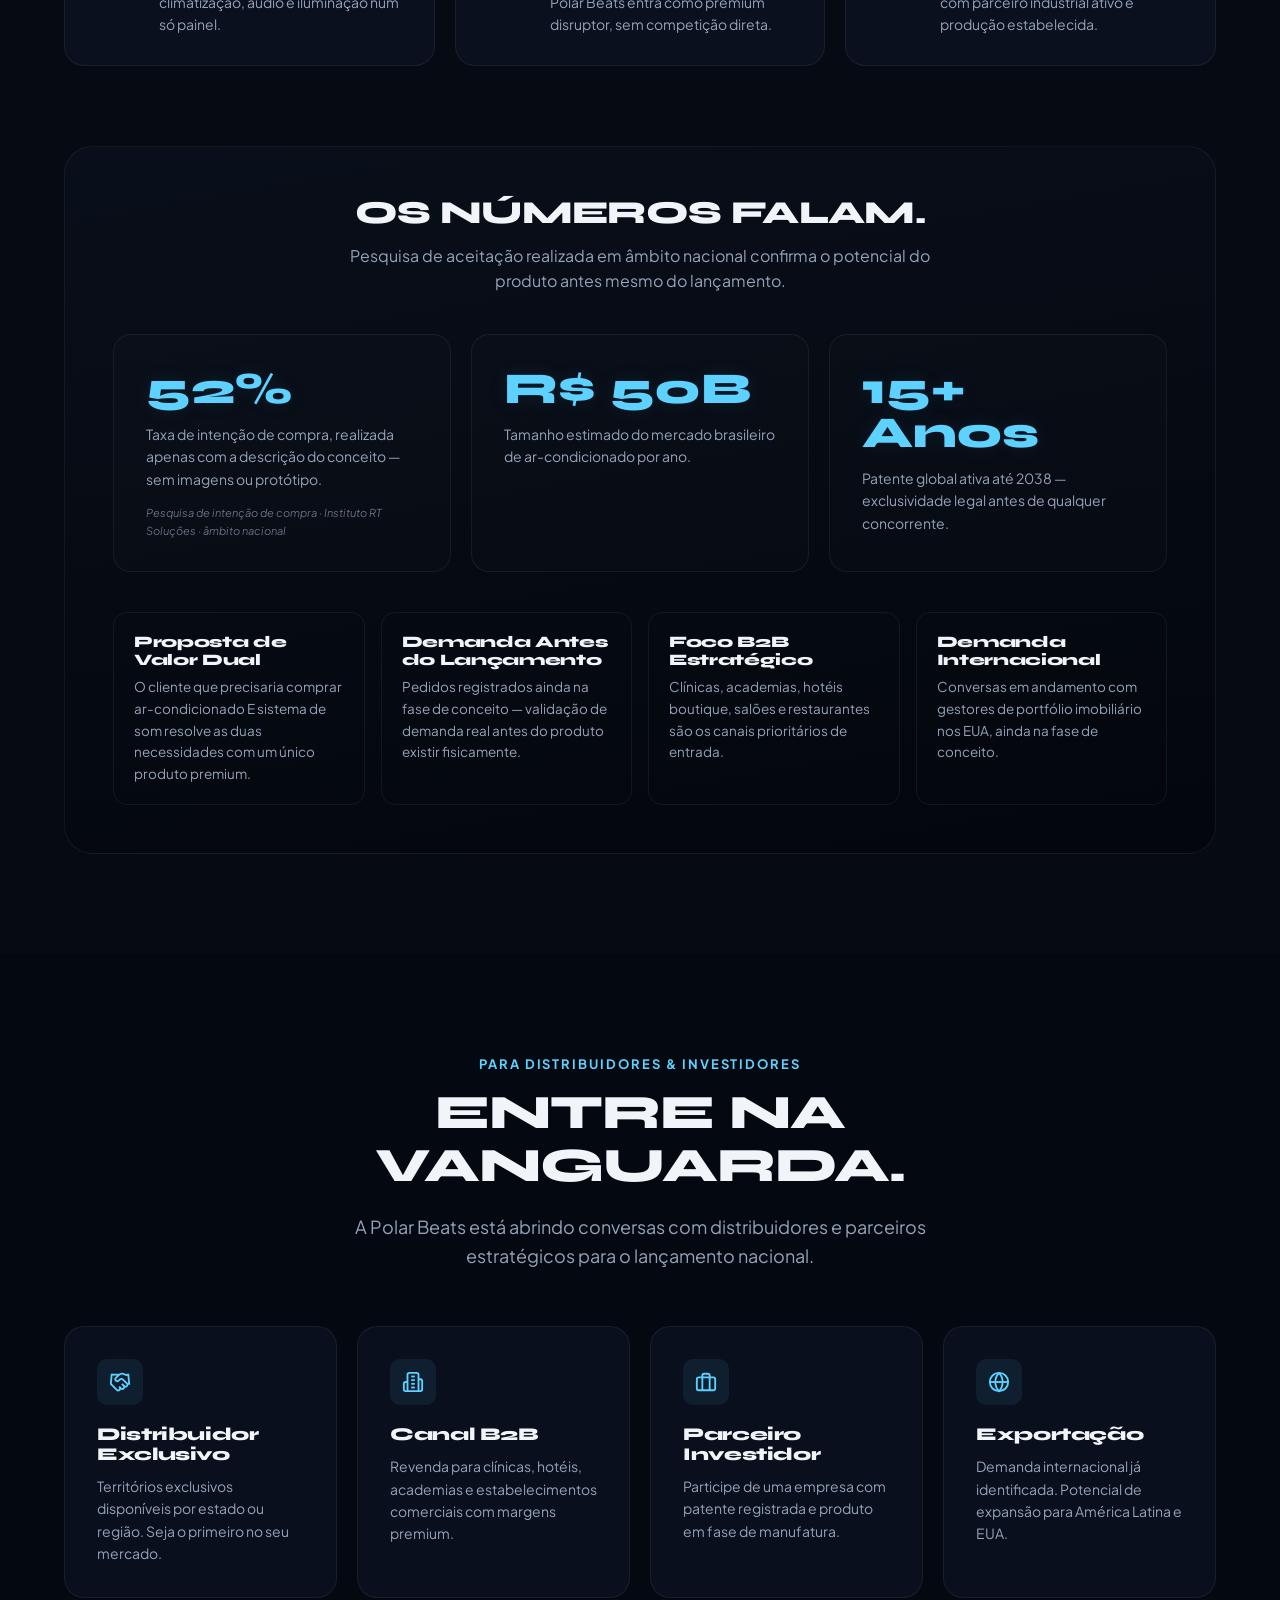
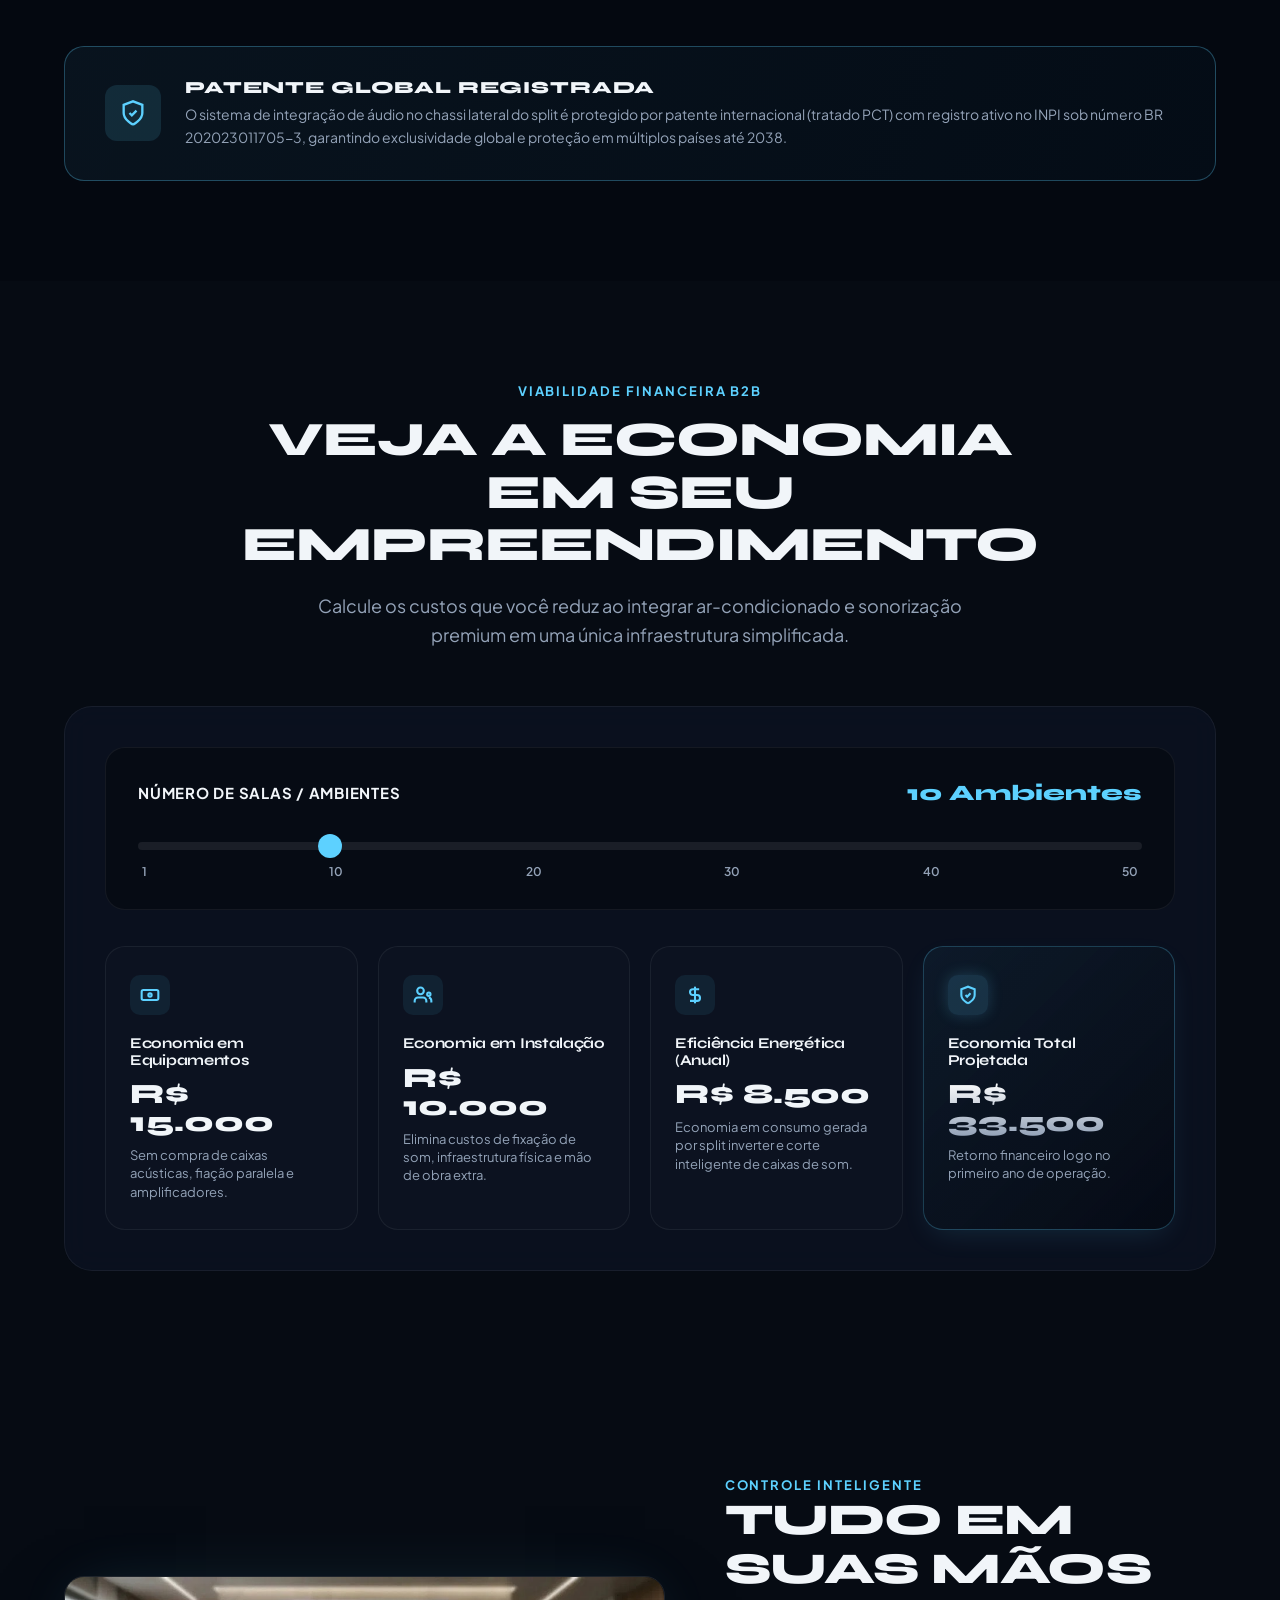
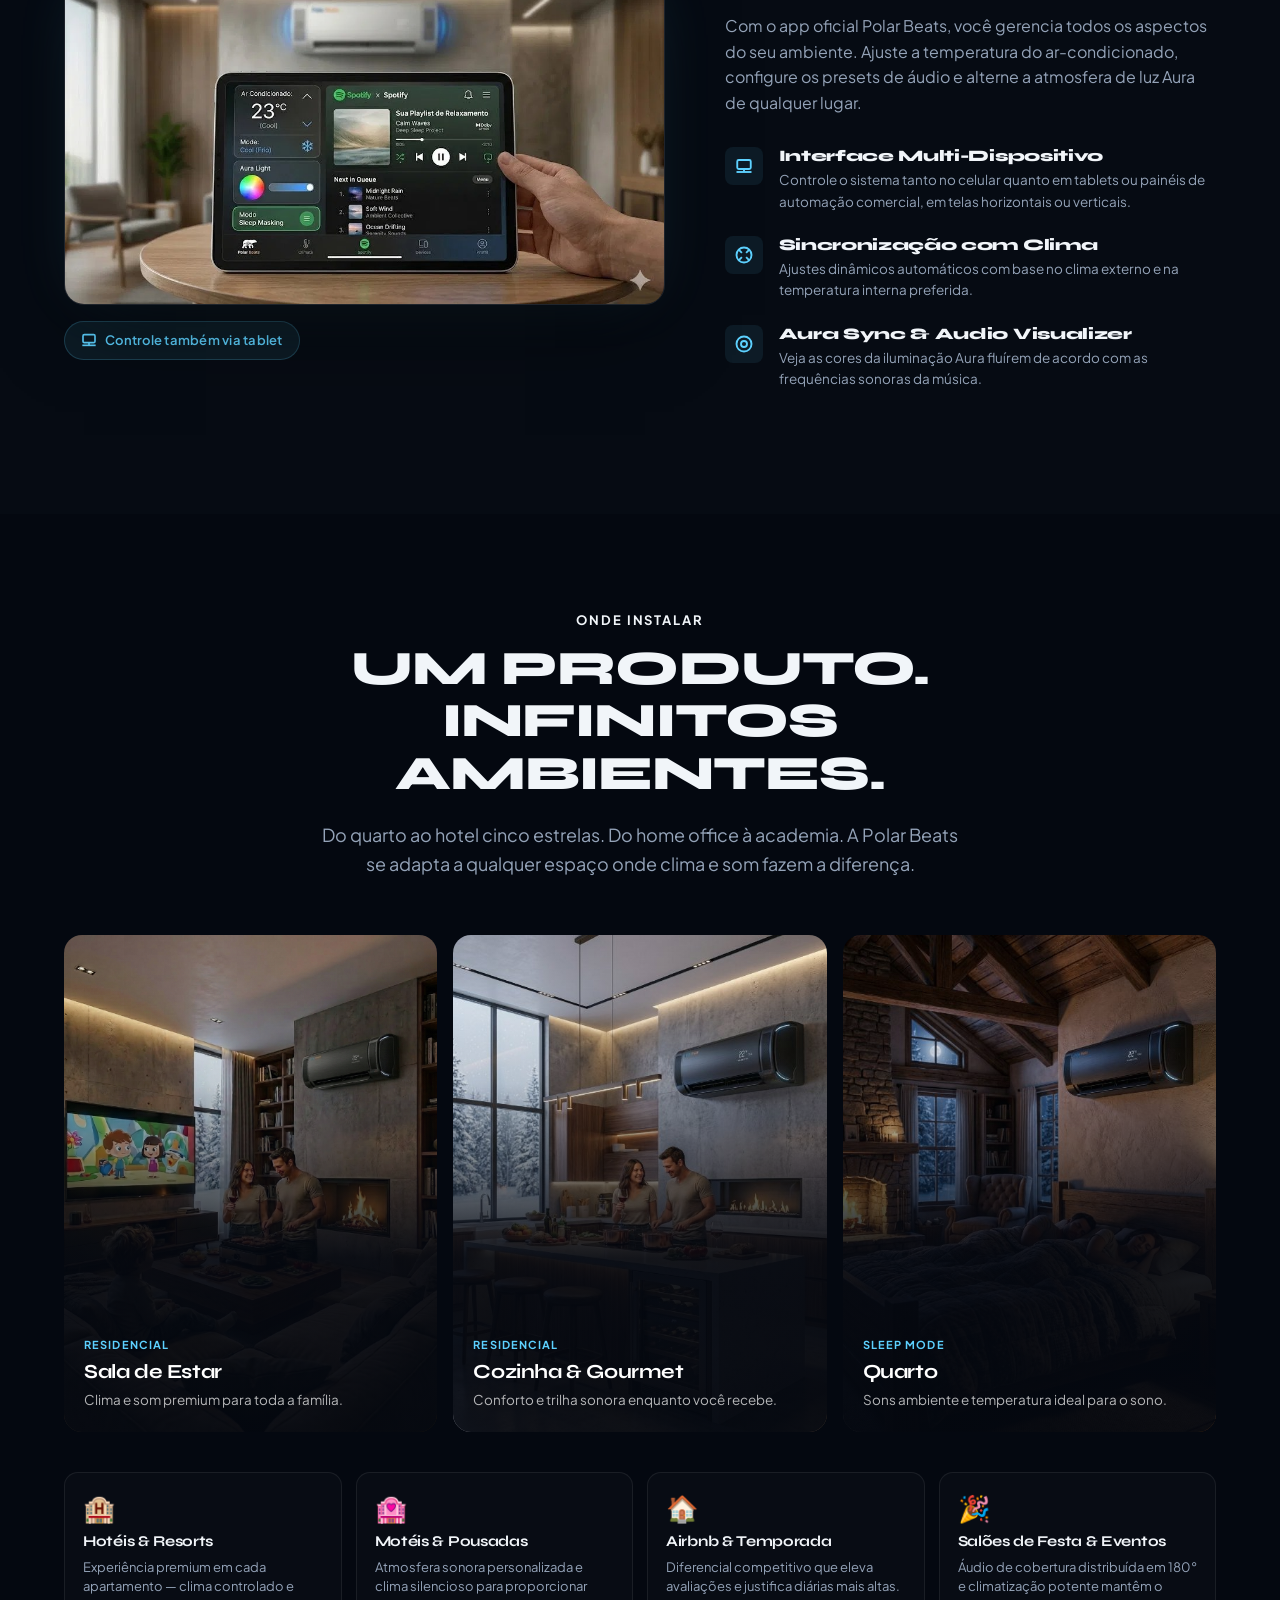
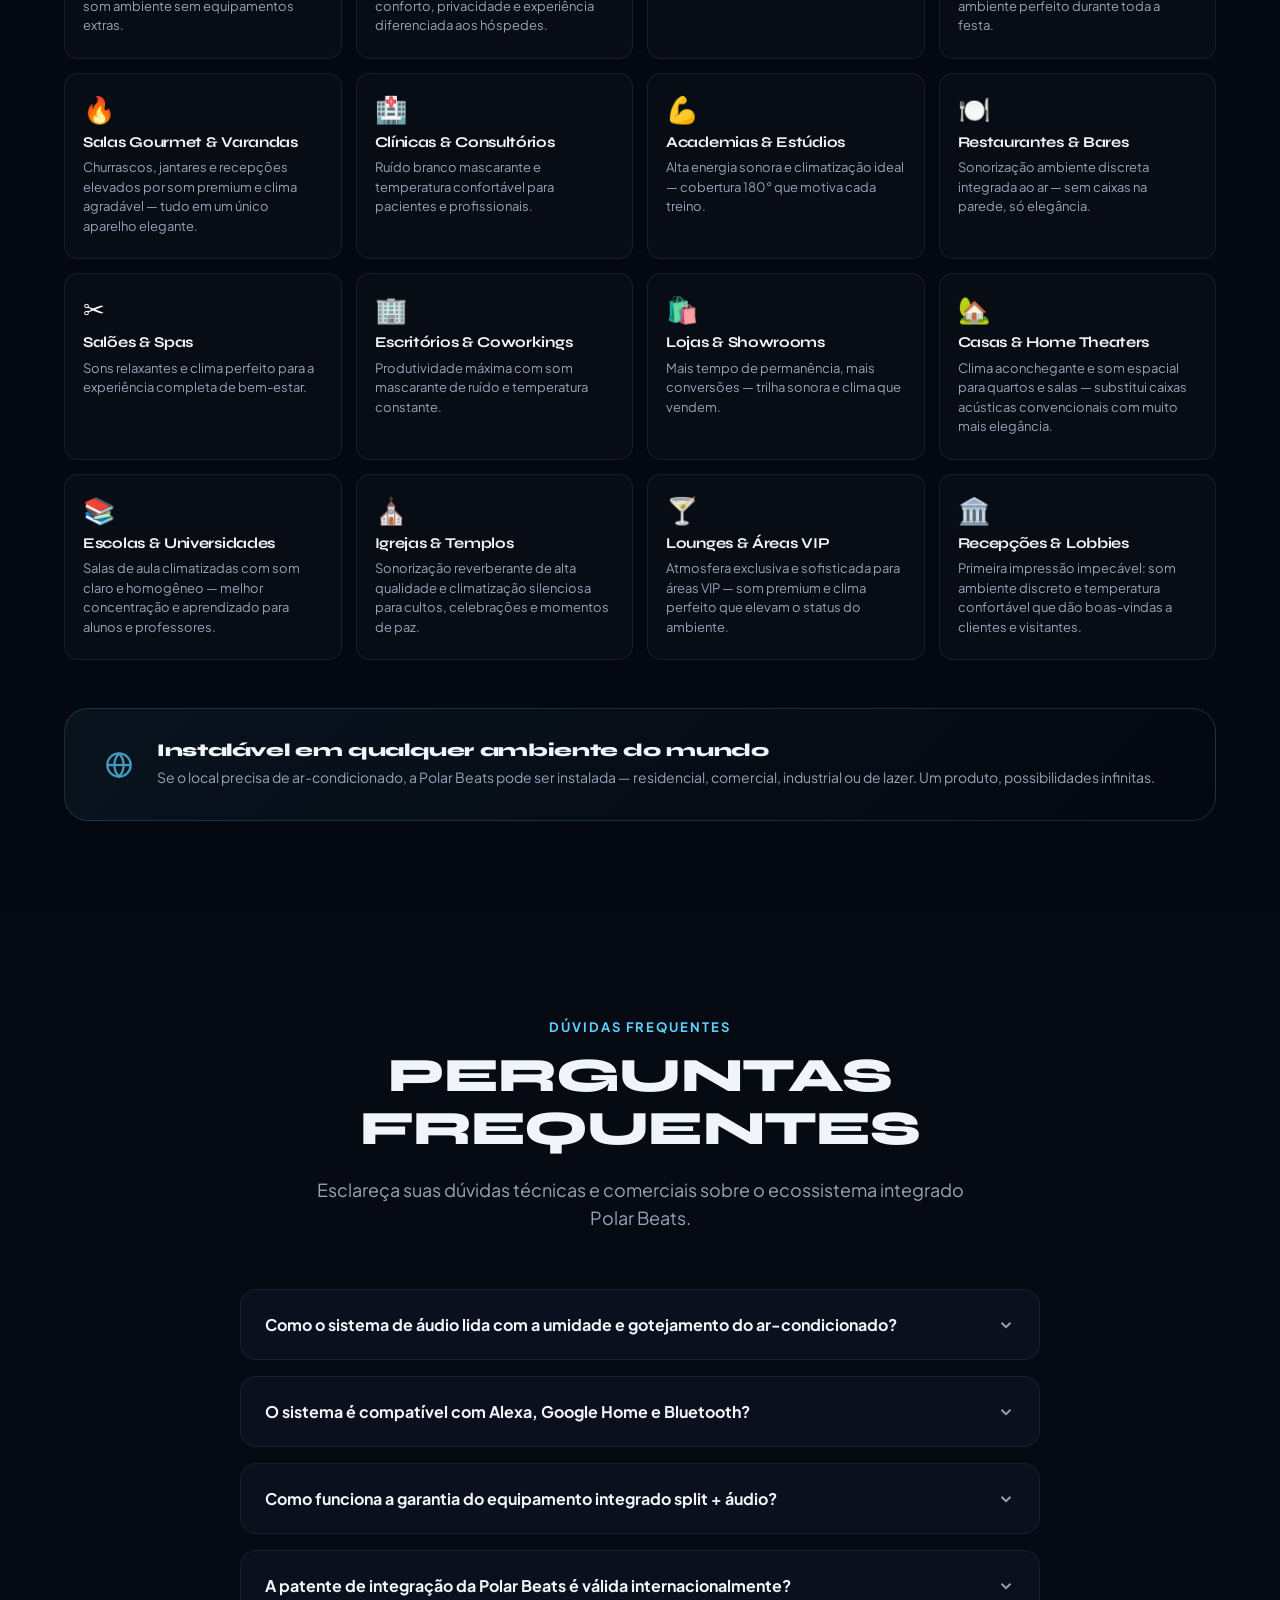
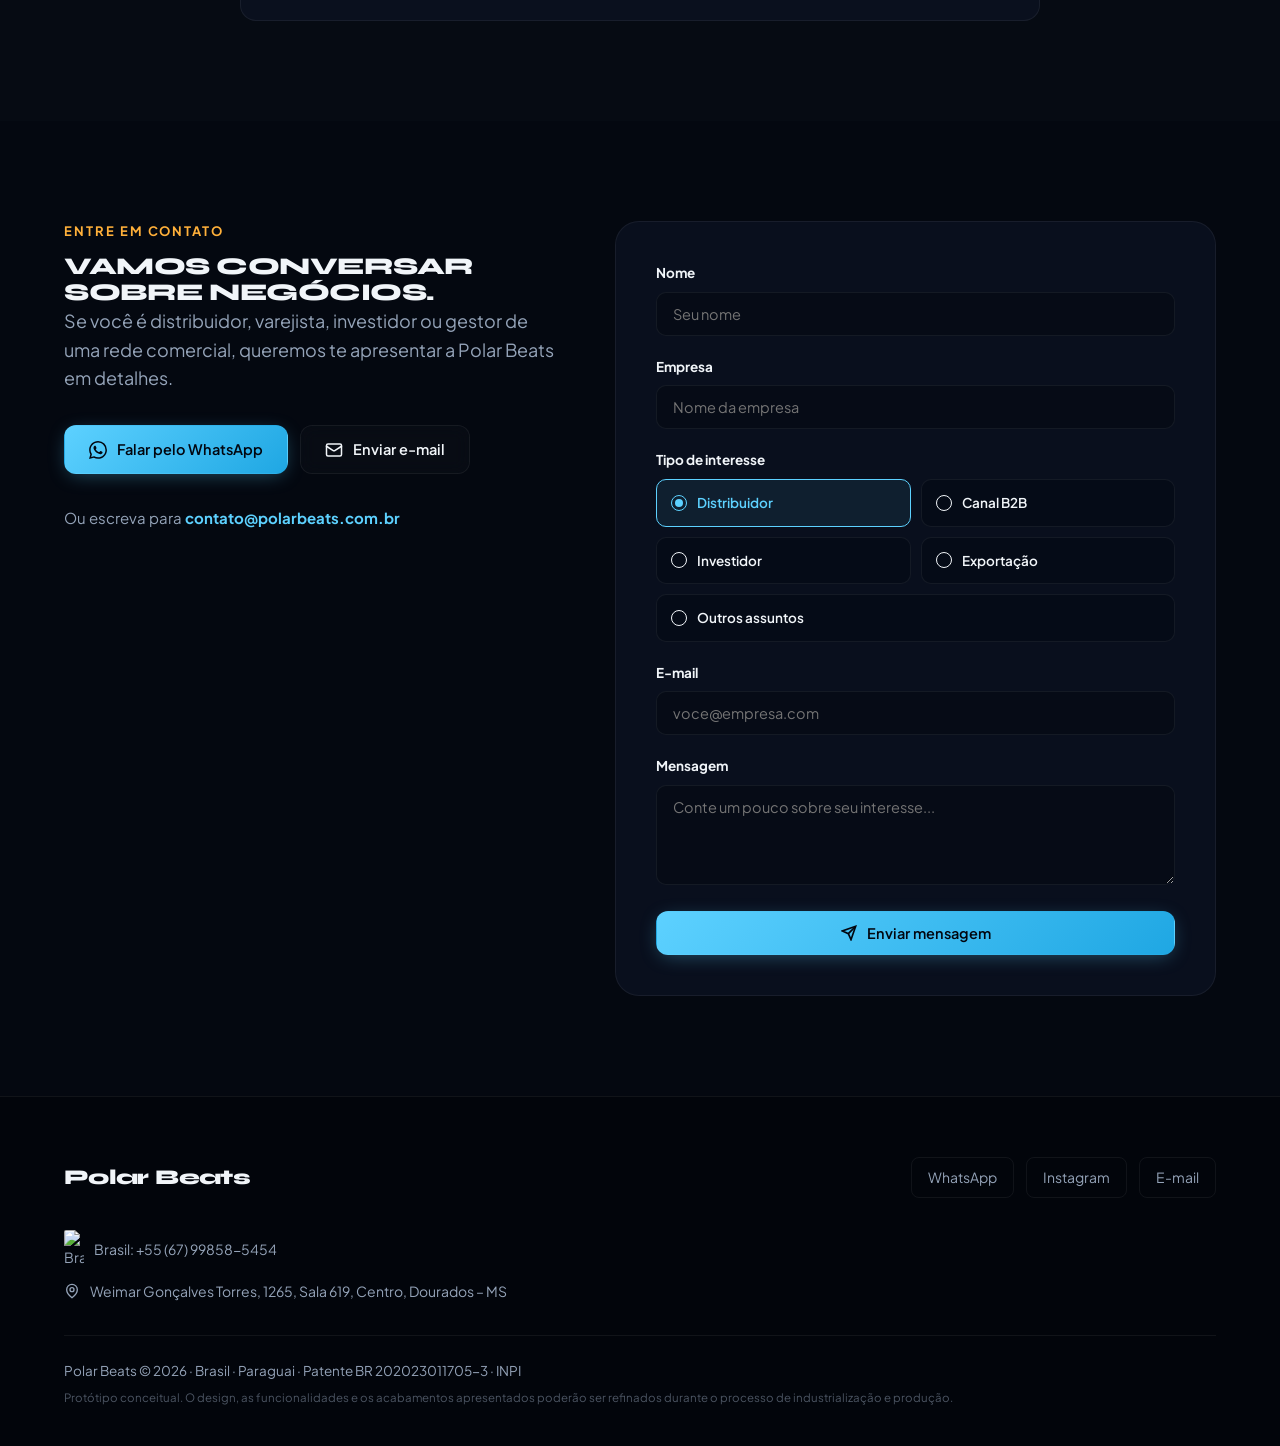
==== commit 0f8f1ac5: "contact: update brazil phone number to +55 (67) 99858-5454 and remove paraguay contact" ====
--- a/index.html
+++ b/index.html
@@ -169,10 +169,6 @@
               <svg width="20" height="14" viewBox="0 0 22 15"><rect width="22" height="15" fill="#c60b1e"/><rect y="3.5" width="22" height="8" fill="#ffc400"/></svg>
               Español (ES)
             </button>
-            <button onclick="setLang('zh')">
-              <svg width="20" height="14" viewBox="0 0 22 15"><rect width="22" height="15" fill="#de2910"/><polygon points="4.4,1.5 4.9,3.0 6.5,3.0 5.2,4.0 5.7,5.5 4.4,4.5 3.1,5.5 3.6,4.0 2.3,3.0 3.9,3.0" fill="#ffde00"/></svg>
-              中文 (ZH)
-            </button>
           </div>
         </div>
       </div>
@@ -200,7 +196,6 @@
       <button class="lang-mobile-btn active" onclick="setLang('pt')">PT</button>
       <button class="lang-mobile-btn" onclick="setLang('en')">EN</button>
       <button class="lang-mobile-btn" onclick="setLang('es')">ES</button>
-      <button class="lang-mobile-btn" onclick="setLang('zh')">ZH</button>
     </div>
   </div>
 
@@ -905,7 +900,7 @@
           <div class="reveal" style="transition-delay:120ms"><p class="lead" data-i18n="lead_contact">Se você é distribuidor, varejista, investidor ou gestor de uma rede comercial, queremos te apresentar a Polar Beats em detalhes.</p></div>
           
           <div class="reveal contact-channels" style="transition-delay:160ms">
-            <a href="https://wa.me/5567999999999" target="_blank" class="btn btn-primary whatsapp-btn">
+            <a href="https://wa.me/5567998585454" target="_blank" class="btn btn-primary whatsapp-btn">
               <svg class="wa-svg" viewBox="0 0 24 24" width="18" height="18" fill="currentColor"><path d="M17.472 14.382c-.297-.149-1.758-.867-2.03-.967-.273-.099-.471-.148-.67.15-.197.297-.767.966-.94 1.164-.173.199-.347.223-.644.075-.297-.15-1.255-.463-2.39-1.475-.883-.788-1.48-1.761-1.653-2.059-.173-.297-.018-.458.13-.606.134-.133.297-.347.446-.52.149-.174.198-.298.298-.497.099-.198.05-.371-.025-.52-.075-.149-.669-1.612-.916-2.207-.242-.579-.487-.5-.669-.51l-.57-.01c-.198 0-.52.074-.792.372-.272.297-1.04 1.016-1.04 2.479 0 1.462 1.065 2.875 1.213 3.074.149.198 2.096 3.2 5.077 4.487.709.306 1.262.489 1.694.625.712.227 1.36.195 1.871.118.571-.085 1.758-.719 2.006-1.413.248-.694.248-1.289.173-1.413-.074-.124-.272-.198-.57-.347m-5.421 7.403h-.004a9.87 9.87 0 01-5.031-1.378l-.361-.214-3.741.982.998-3.648-.235-.374a9.86 9.86 0 01-1.51-5.26c.001-5.45 4.436-9.884 9.888-9.884 2.64 0 5.122 1.03 6.988 2.898a9.825 9.825 0 012.893 6.994c-.003 5.45-4.437 9.884-9.885 9.884m8.413-18.297A11.815 11.815 0 0012.05 0C5.495 0 .16 5.335.157 11.892c0 2.096.547 4.142 1.588 5.945L.057 24l6.305-1.654a11.882 11.882 0 005.683 1.448h.005c6.554 0 11.89-5.335 11.893-11.893a11.821 11.821 0 00-3.48-8.413z"/></svg>
               <span data-i18n="cta_whats">Falar pelo WhatsApp</span>
             </a>
@@ -961,10 +956,6 @@
                 <input id="f-email" type="email" class="pb-input" placeholder="voce@empresa.com" data-i18n-ph="f_email_ph" required/>
               </div>
               <div class="field">
-                <label for="f-tel" data-i18n="f_tel">Telefone / WhatsApp</label>
-                <input id="f-tel" type="tel" class="pb-input" placeholder="(00) 00000-0000" data-i18n-ph="f_tel_ph" required/>
-              </div>
-              <div class="field">
                 <label for="f-msg" data-i18n="f_msg">Mensagem</label>
                 <textarea id="f-msg" class="pb-textarea" placeholder="Conte um pouco sobre seu interesse..." data-i18n-ph="f_msg_ph"></textarea>
               </div>
@@ -996,7 +987,7 @@
           Polar Beats
         </a>
         <div class="footer-social">
-          <a class="social-link" href="https://wa.me/5567999999999" target="_blank">WhatsApp</a>
+          <a class="social-link" href="https://wa.me/5567998585454" target="_blank">WhatsApp</a>
           <a class="social-link" href="https://instagram.com/polarbeatsoficial" target="_blank">Instagram</a>
           <a class="social-link" href="mailto:contato@polarbeats.com.br">E-mail</a>
         </div>
@@ -1004,12 +995,8 @@
       
       <div class="footer-contact-info">
         <div class="footer-row">
-          <img src="https://flagcdn.com/24x18/py.png" width="20" alt="Paraguai" class="footer-flag"/> 
-          <span>Paraguai: +595 45678-90123</span>
-        </div>
-        <div class="footer-row">
           <img src="https://flagcdn.com/24x18/br.png" width="20" alt="Brasil" class="footer-flag"/> 
-          <span>Brasil: +55 67 99999.9999</span>
+          <span>Brasil: +55 (67) 99858-5454</span>
         </div>
         <div class="footer-row">
           <svg viewBox="0 0 24 24" width="16" height="16" fill="none" stroke="currentColor" stroke-width="2" style="color:var(--cold)"><path d="M20 10c0 6-8 12-8 12s-8-6-8-12a8 8 0 0 1 16 0Z"/><circle cx="12" cy="10" r="3"/></svg>
--- a/style.css
+++ b/style.css
@@ -247,8 +247,12 @@
   justify-content: space-between;
   padding: 12px 32px;
   border-radius: 16px;
-  border: 1px solid transparent;
+  border: 1px solid rgba(255, 255, 255, 0.08);
+  background: rgba(4, 8, 16, 0.45);
+  backdrop-filter: blur(12px);
+  -webkit-backdrop-filter: blur(12px);
   transition: all 0.3s ease;
+  position: relative;
 }
 
 .nav-fix.scrolled {
@@ -290,6 +294,23 @@
   font-size: 15px;
   font-weight: 500;
   color: var(--text-muted);
+}
+
+@media (min-width: 961px) {
+  nav {
+    display: grid;
+    grid-template-columns: 1fr auto 1fr;
+    align-items: center;
+  }
+  nav .logo {
+    justify-self: start;
+  }
+  nav .nav-links {
+    justify-self: center;
+  }
+  nav .nav-actions {
+    justify-self: end;
+  }
 }
 
 .nav-links a {
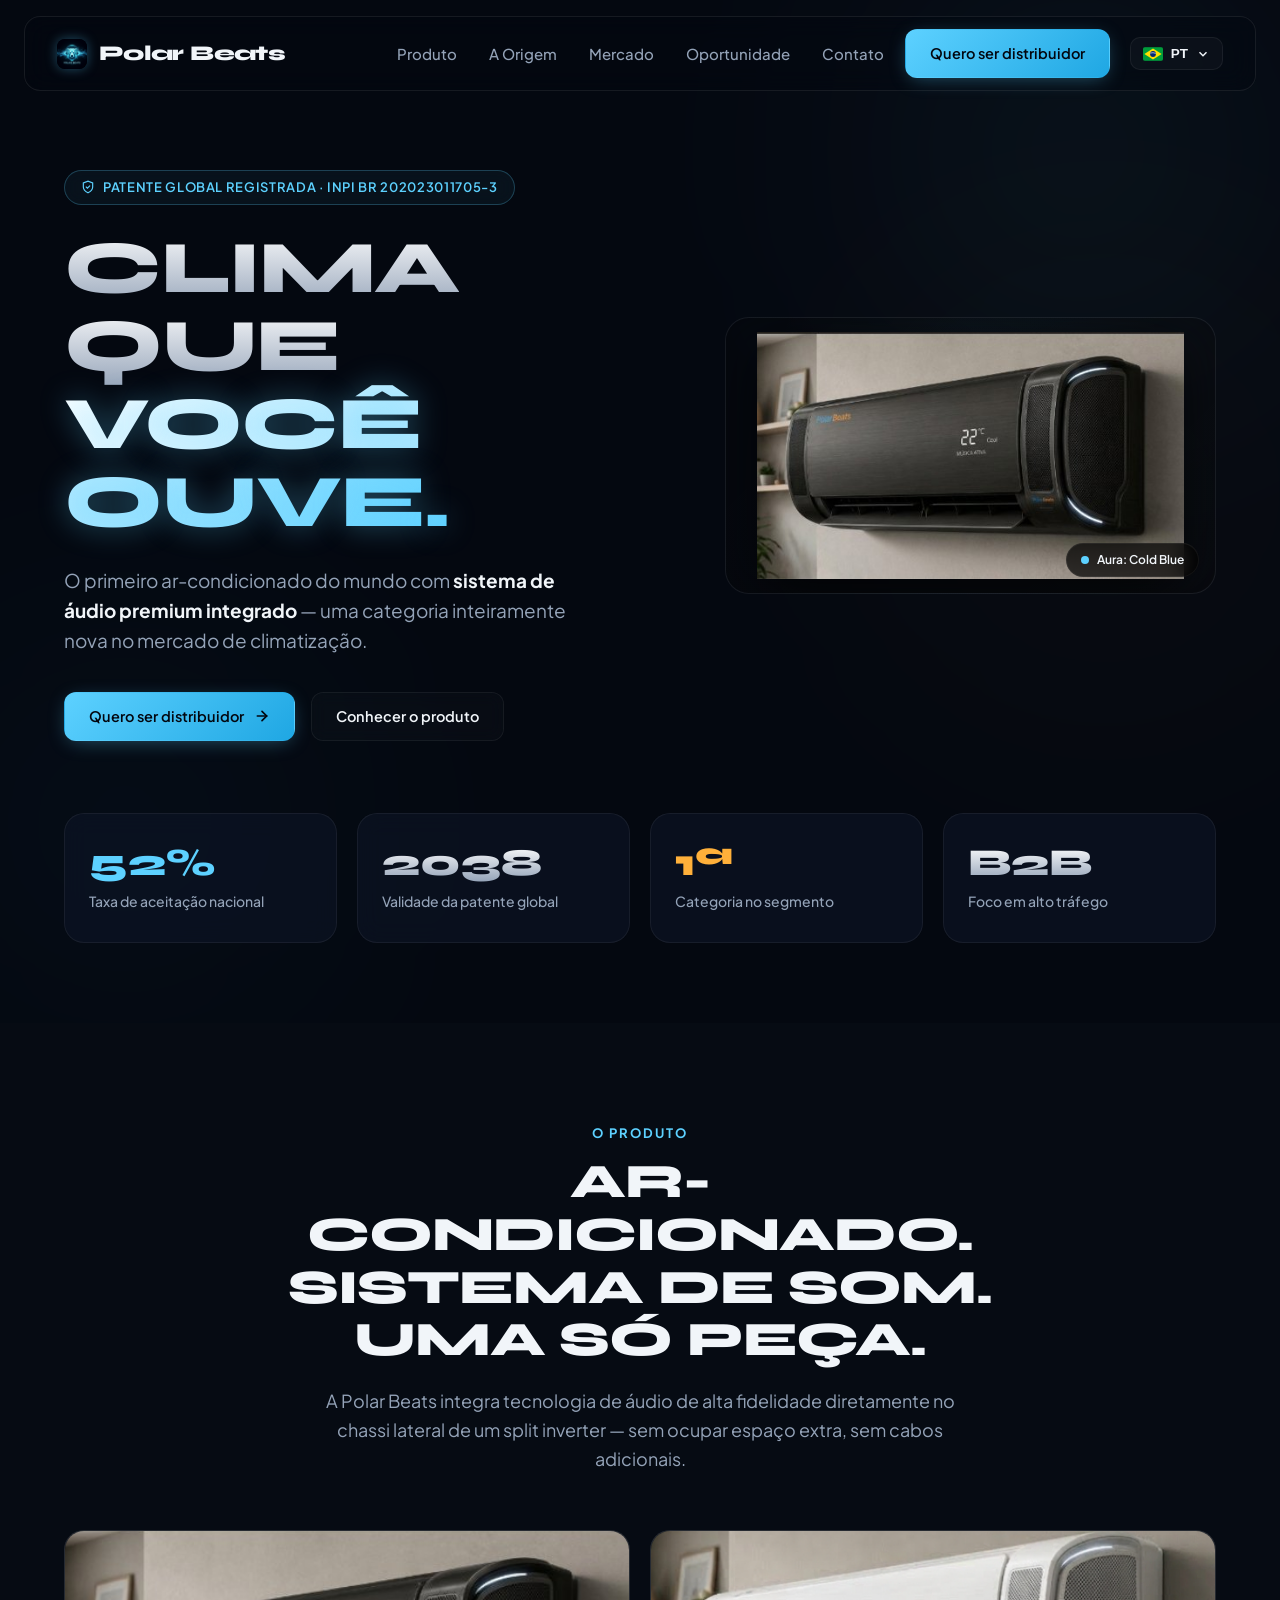
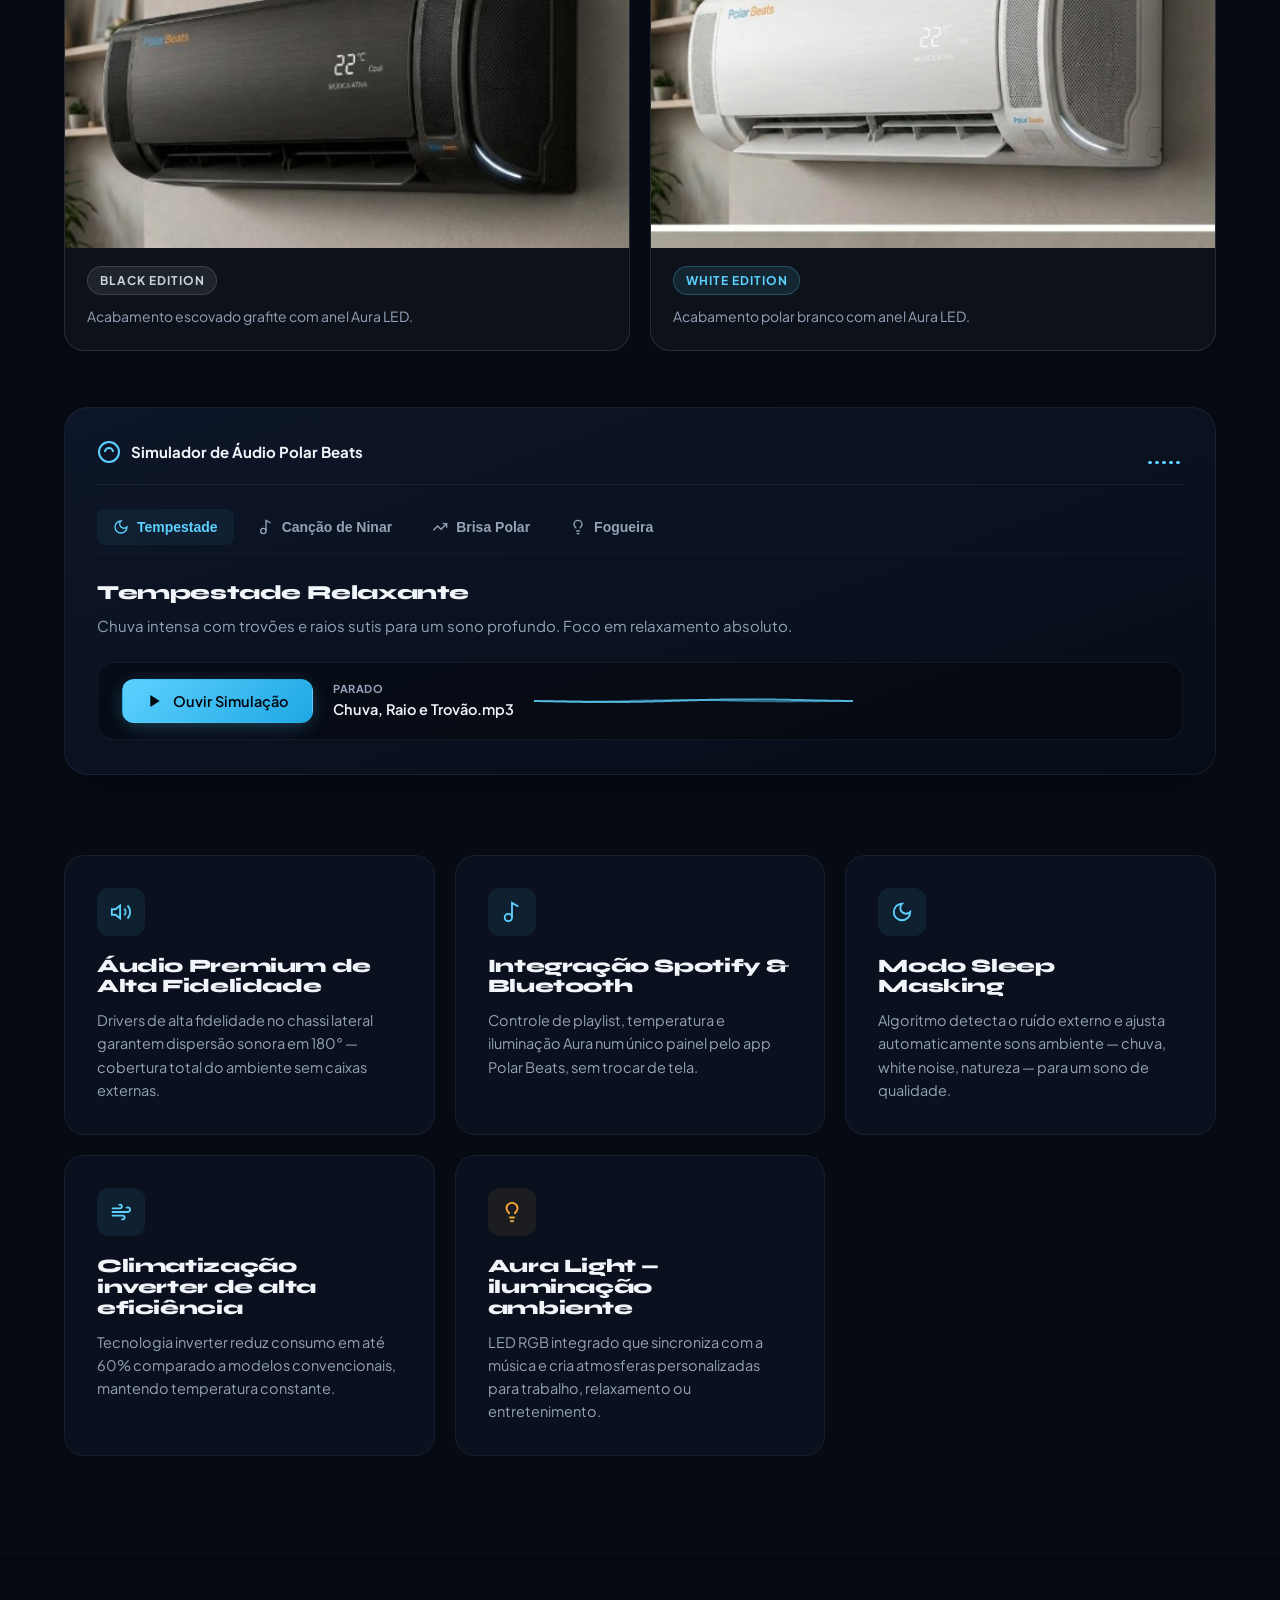
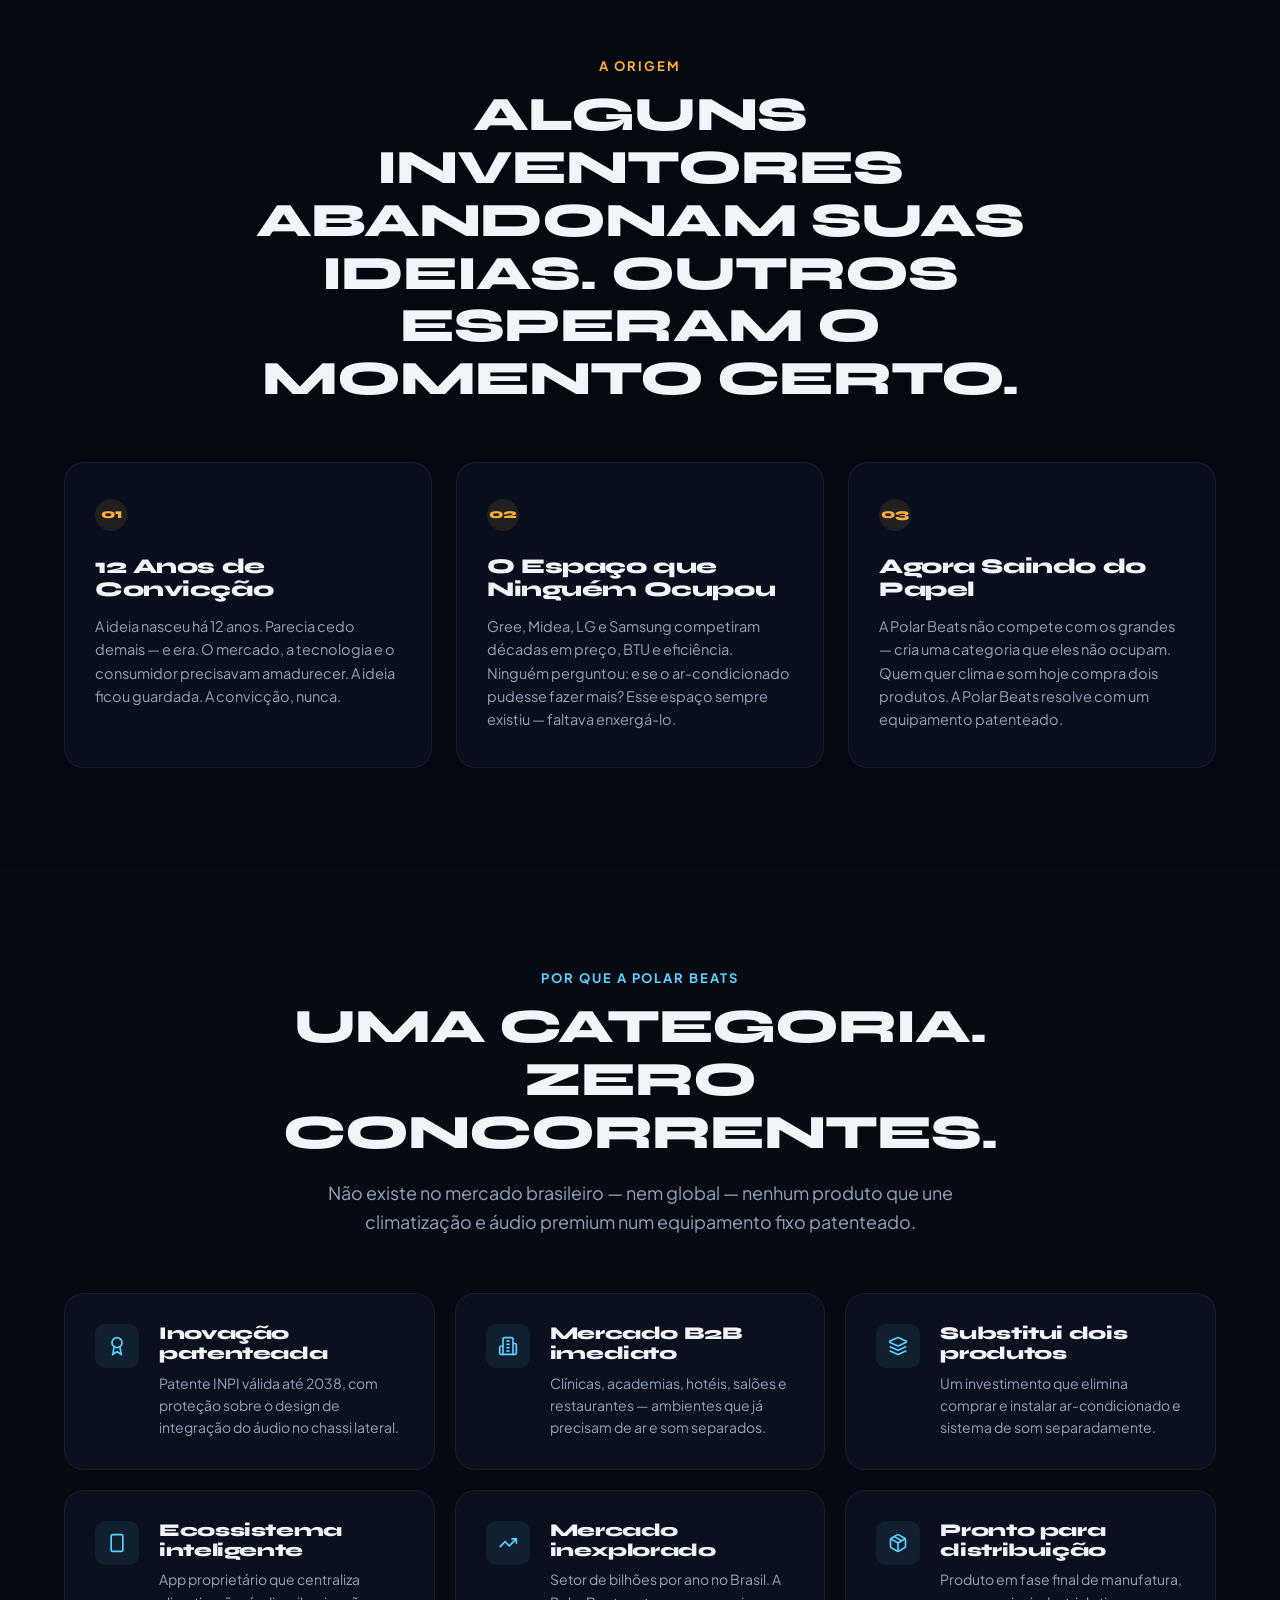
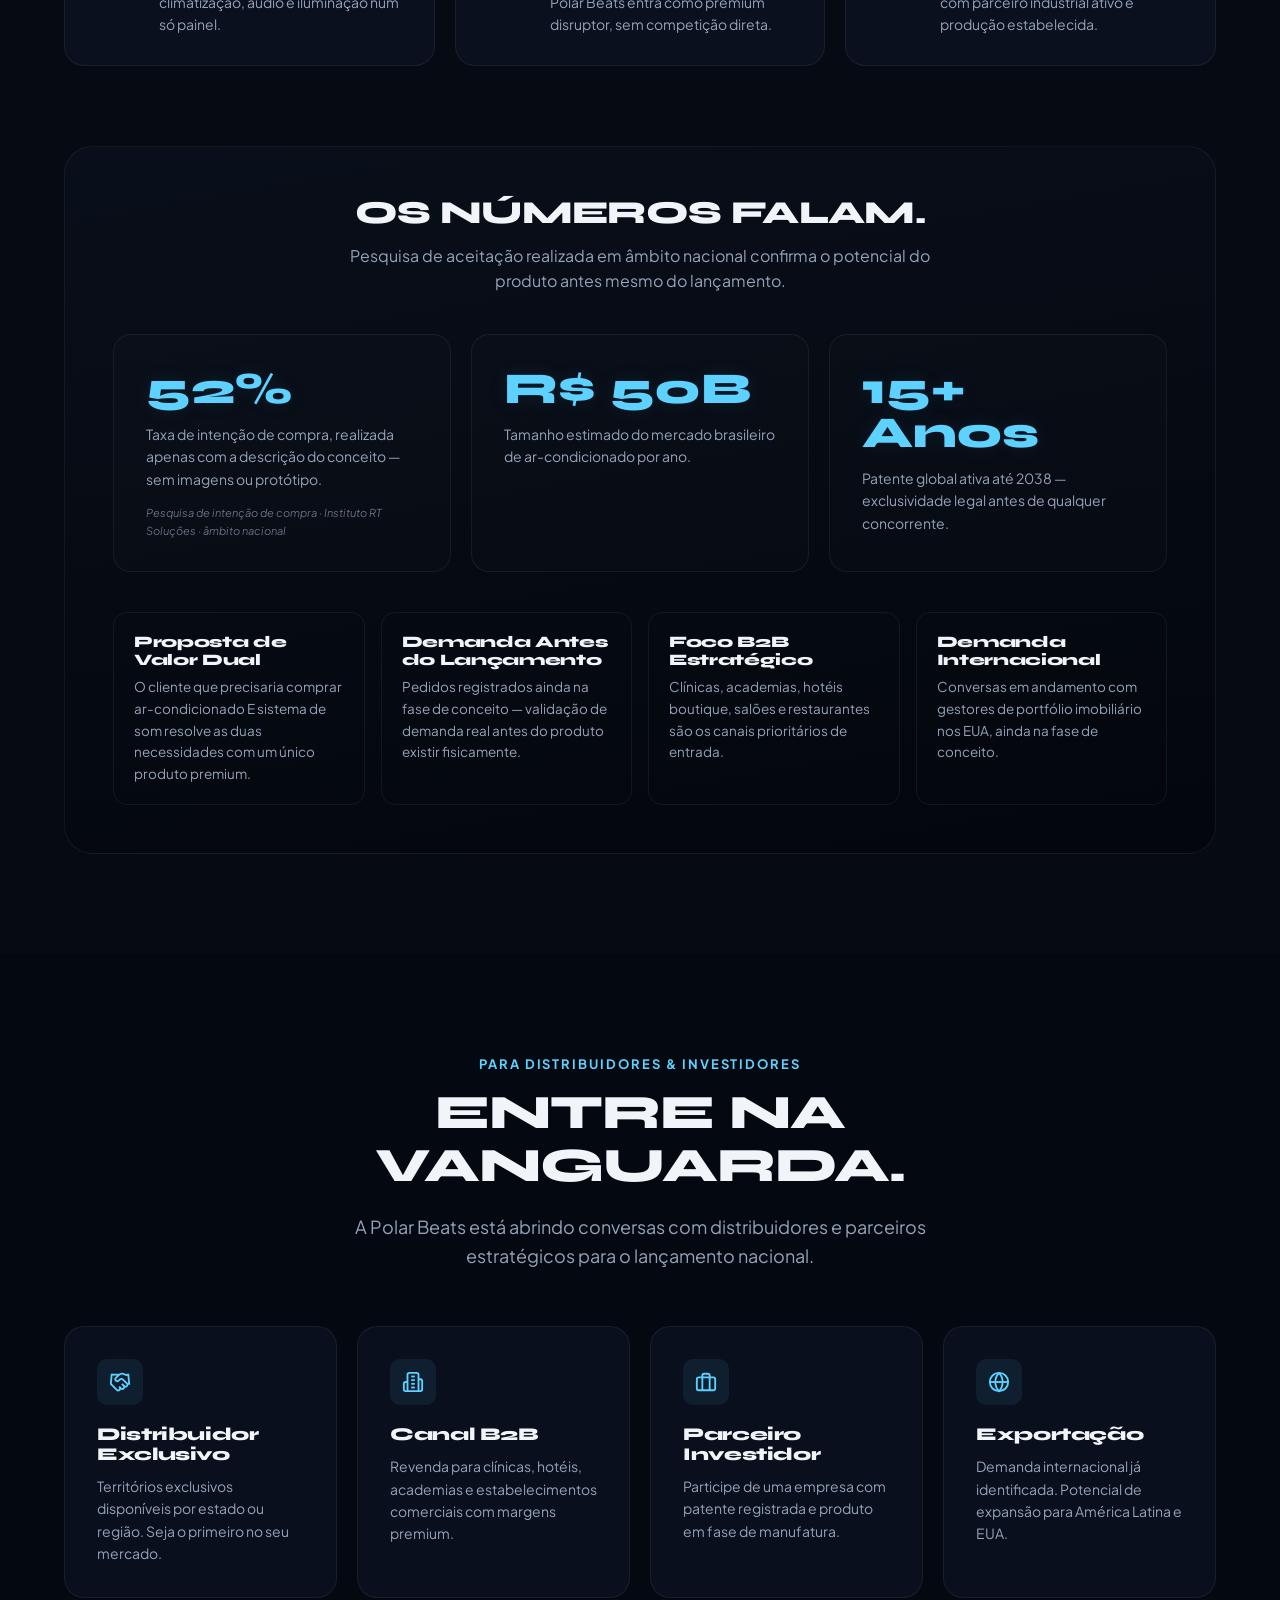
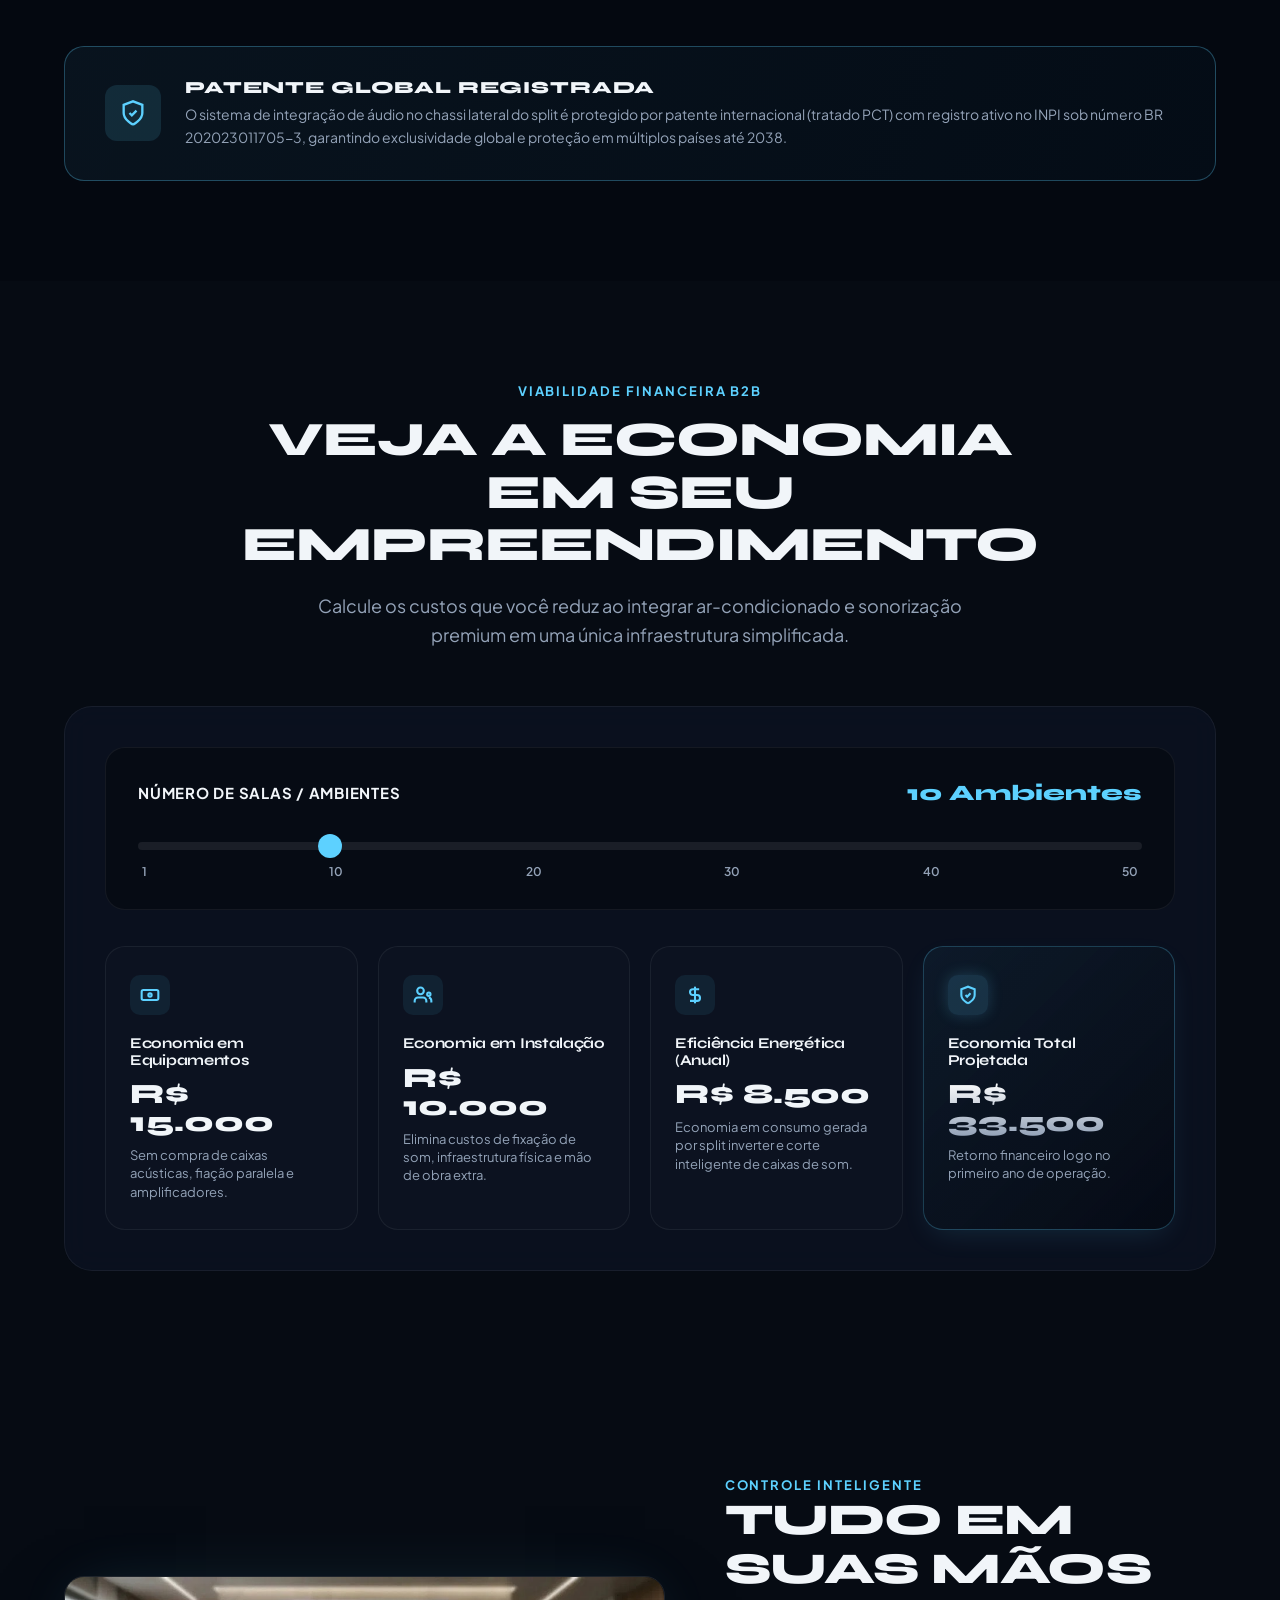
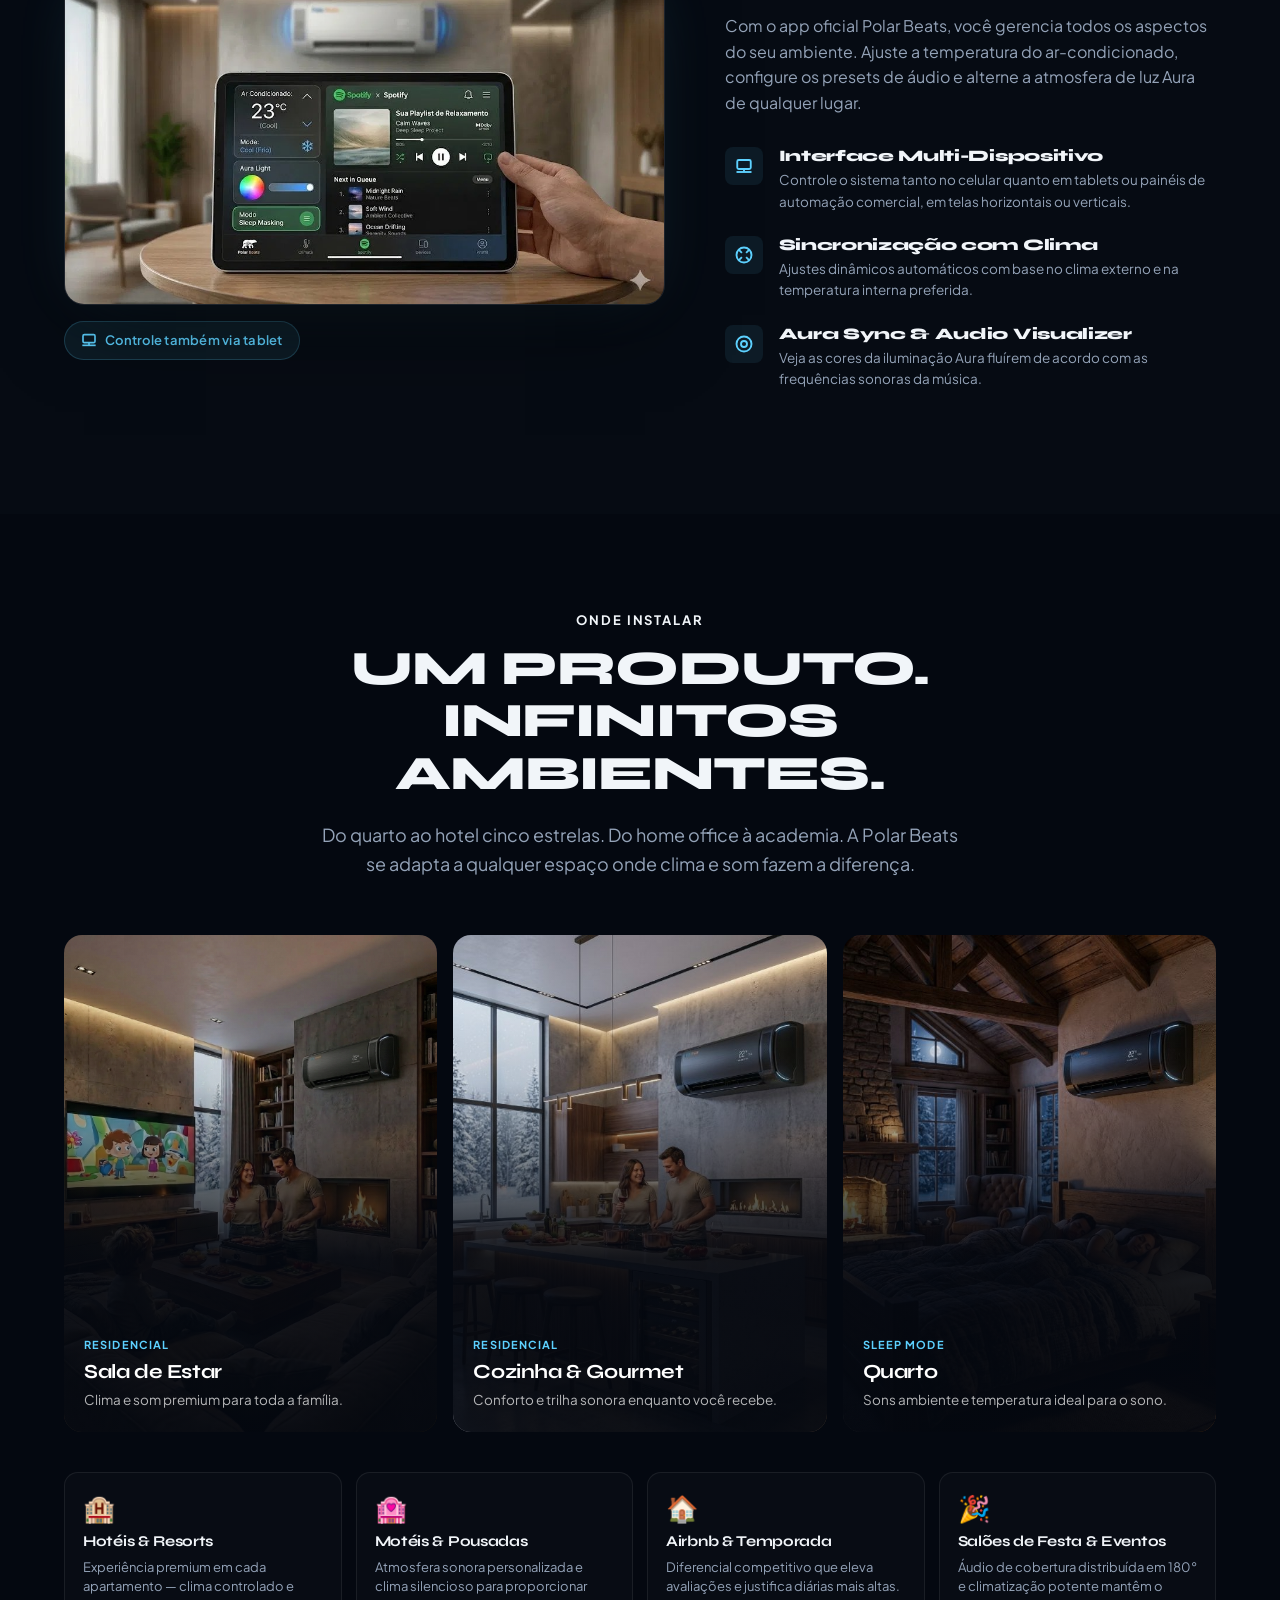
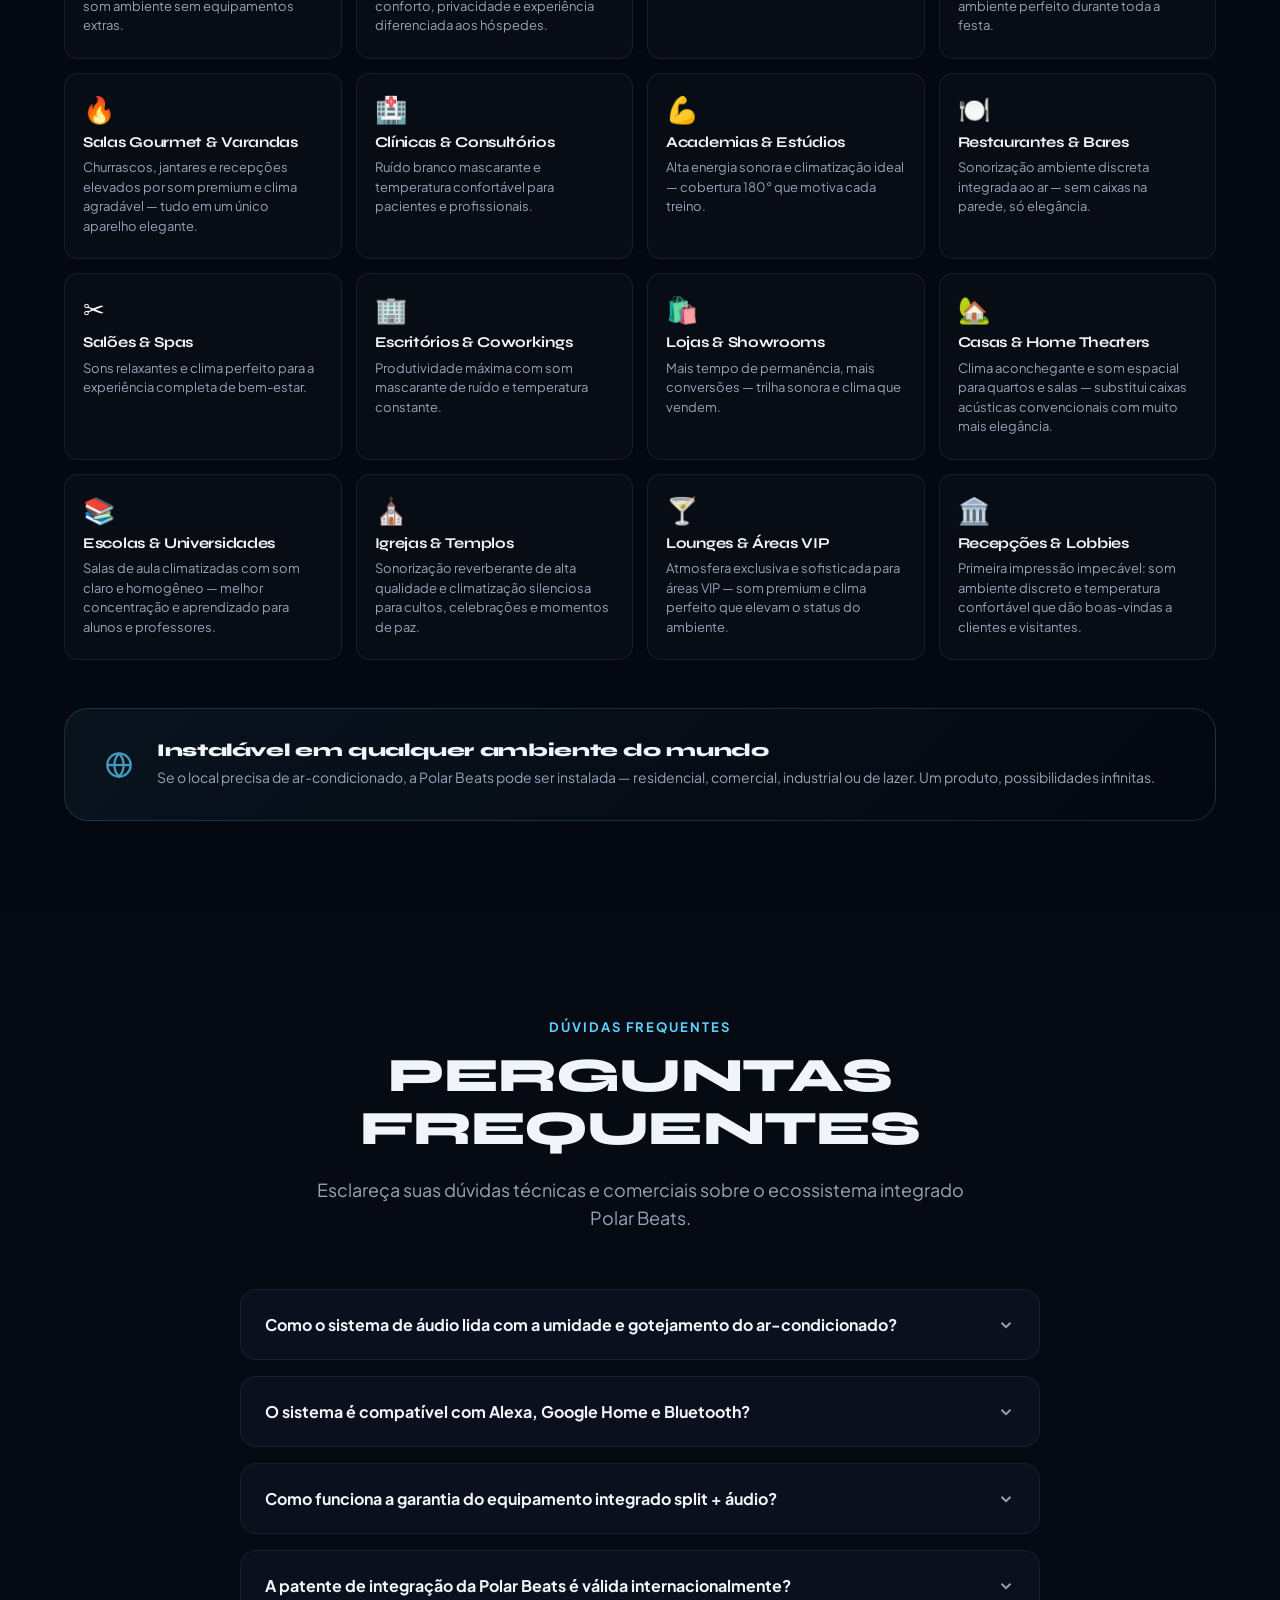
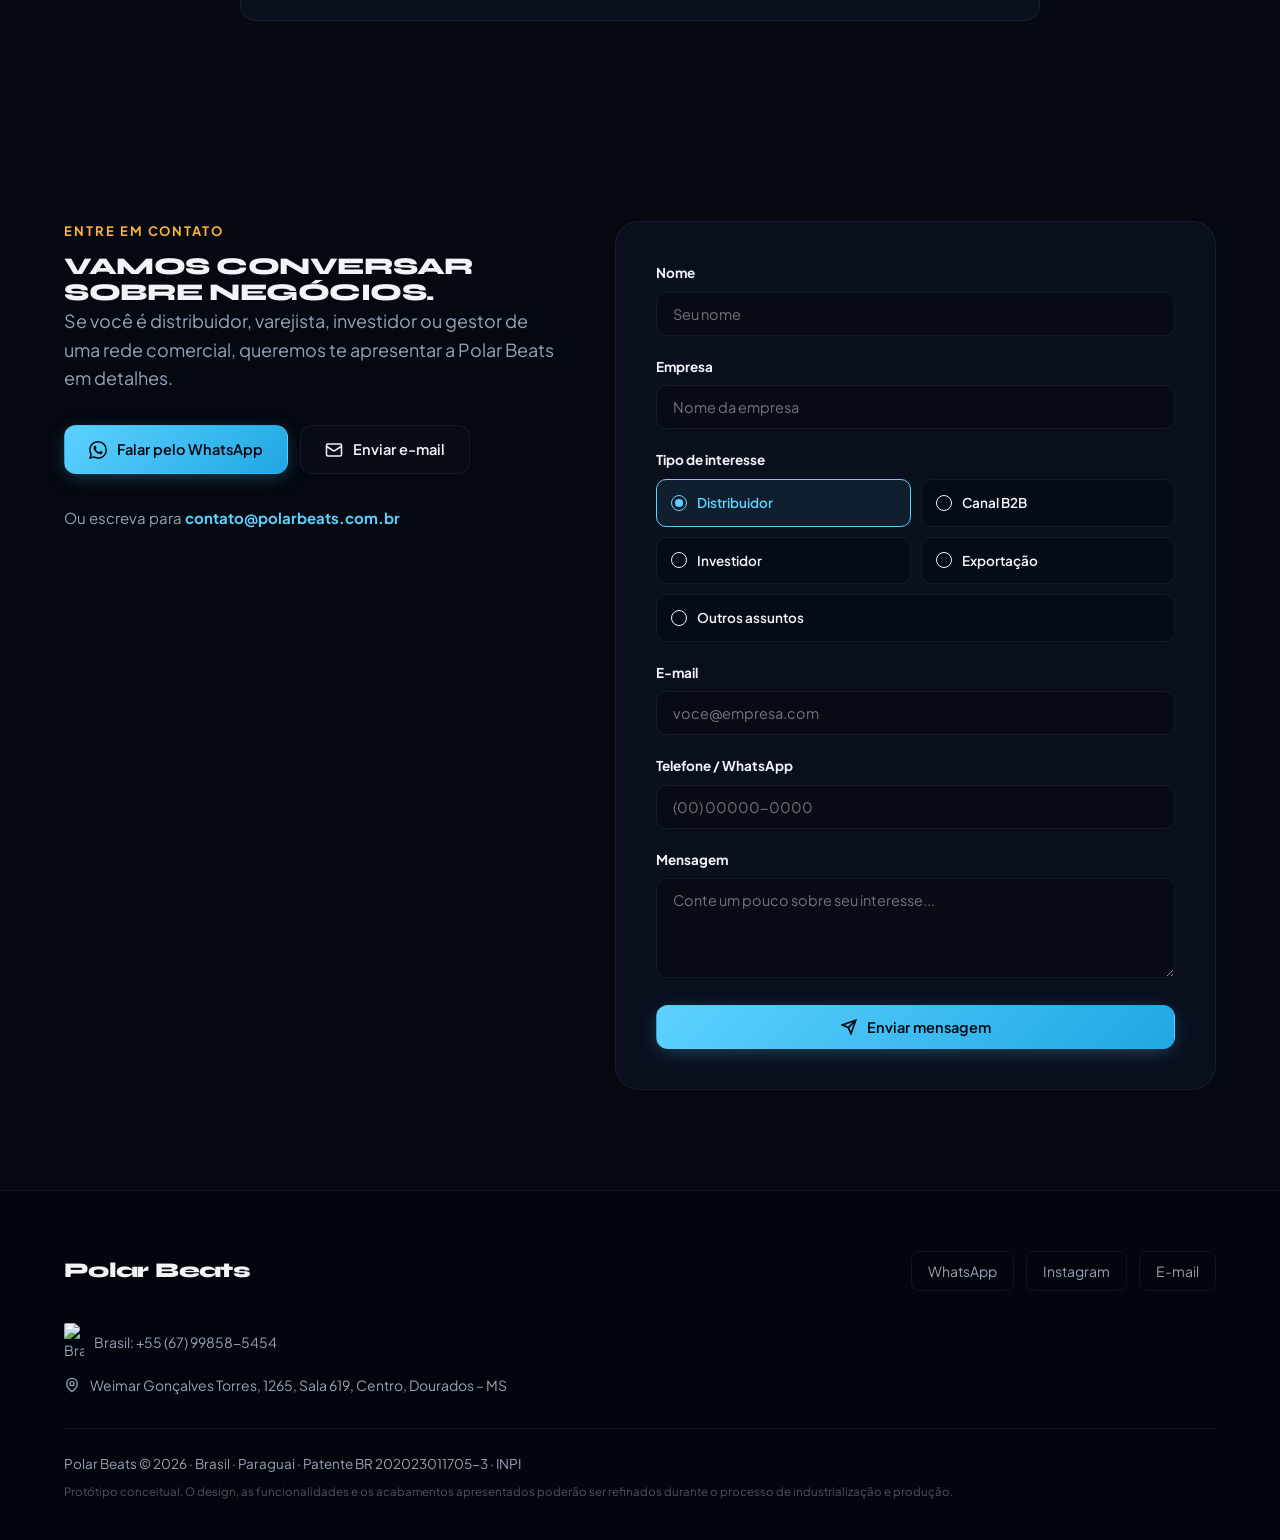
==== commit bf962beb: "Merge branch 'main' of https://github.com/polarbeatsbr/polarbeats" ====
--- a/index.html
+++ b/index.html
@@ -169,6 +169,10 @@
               <svg width="20" height="14" viewBox="0 0 22 15"><rect width="22" height="15" fill="#c60b1e"/><rect y="3.5" width="22" height="8" fill="#ffc400"/></svg>
               Español (ES)
             </button>
+            <button onclick="setLang('zh')">
+              <svg width="20" height="14" viewBox="0 0 22 15"><rect width="22" height="15" fill="#de2910"/><polygon points="4.4,1.5 4.9,3.0 6.5,3.0 5.2,4.0 5.7,5.5 4.4,4.5 3.1,5.5 3.6,4.0 2.3,3.0 3.9,3.0" fill="#ffde00"/></svg>
+              中文 (ZH)
+            </button>
           </div>
         </div>
       </div>
@@ -196,6 +200,7 @@
       <button class="lang-mobile-btn active" onclick="setLang('pt')">PT</button>
       <button class="lang-mobile-btn" onclick="setLang('en')">EN</button>
       <button class="lang-mobile-btn" onclick="setLang('es')">ES</button>
+      <button class="lang-mobile-btn" onclick="setLang('zh')">ZH</button>
     </div>
   </div>
 
@@ -956,6 +961,10 @@
                 <input id="f-email" type="email" class="pb-input" placeholder="voce@empresa.com" data-i18n-ph="f_email_ph" required/>
               </div>
               <div class="field">
+                <label for="f-tel" data-i18n="f_tel">Telefone / WhatsApp</label>
+                <input id="f-tel" type="tel" class="pb-input" placeholder="(00) 00000-0000" data-i18n-ph="f_tel_ph" required/>
+              </div>
+              <div class="field">
                 <label for="f-msg" data-i18n="f_msg">Mensagem</label>
                 <textarea id="f-msg" class="pb-textarea" placeholder="Conte um pouco sobre seu interesse..." data-i18n-ph="f_msg_ph"></textarea>
               </div>
